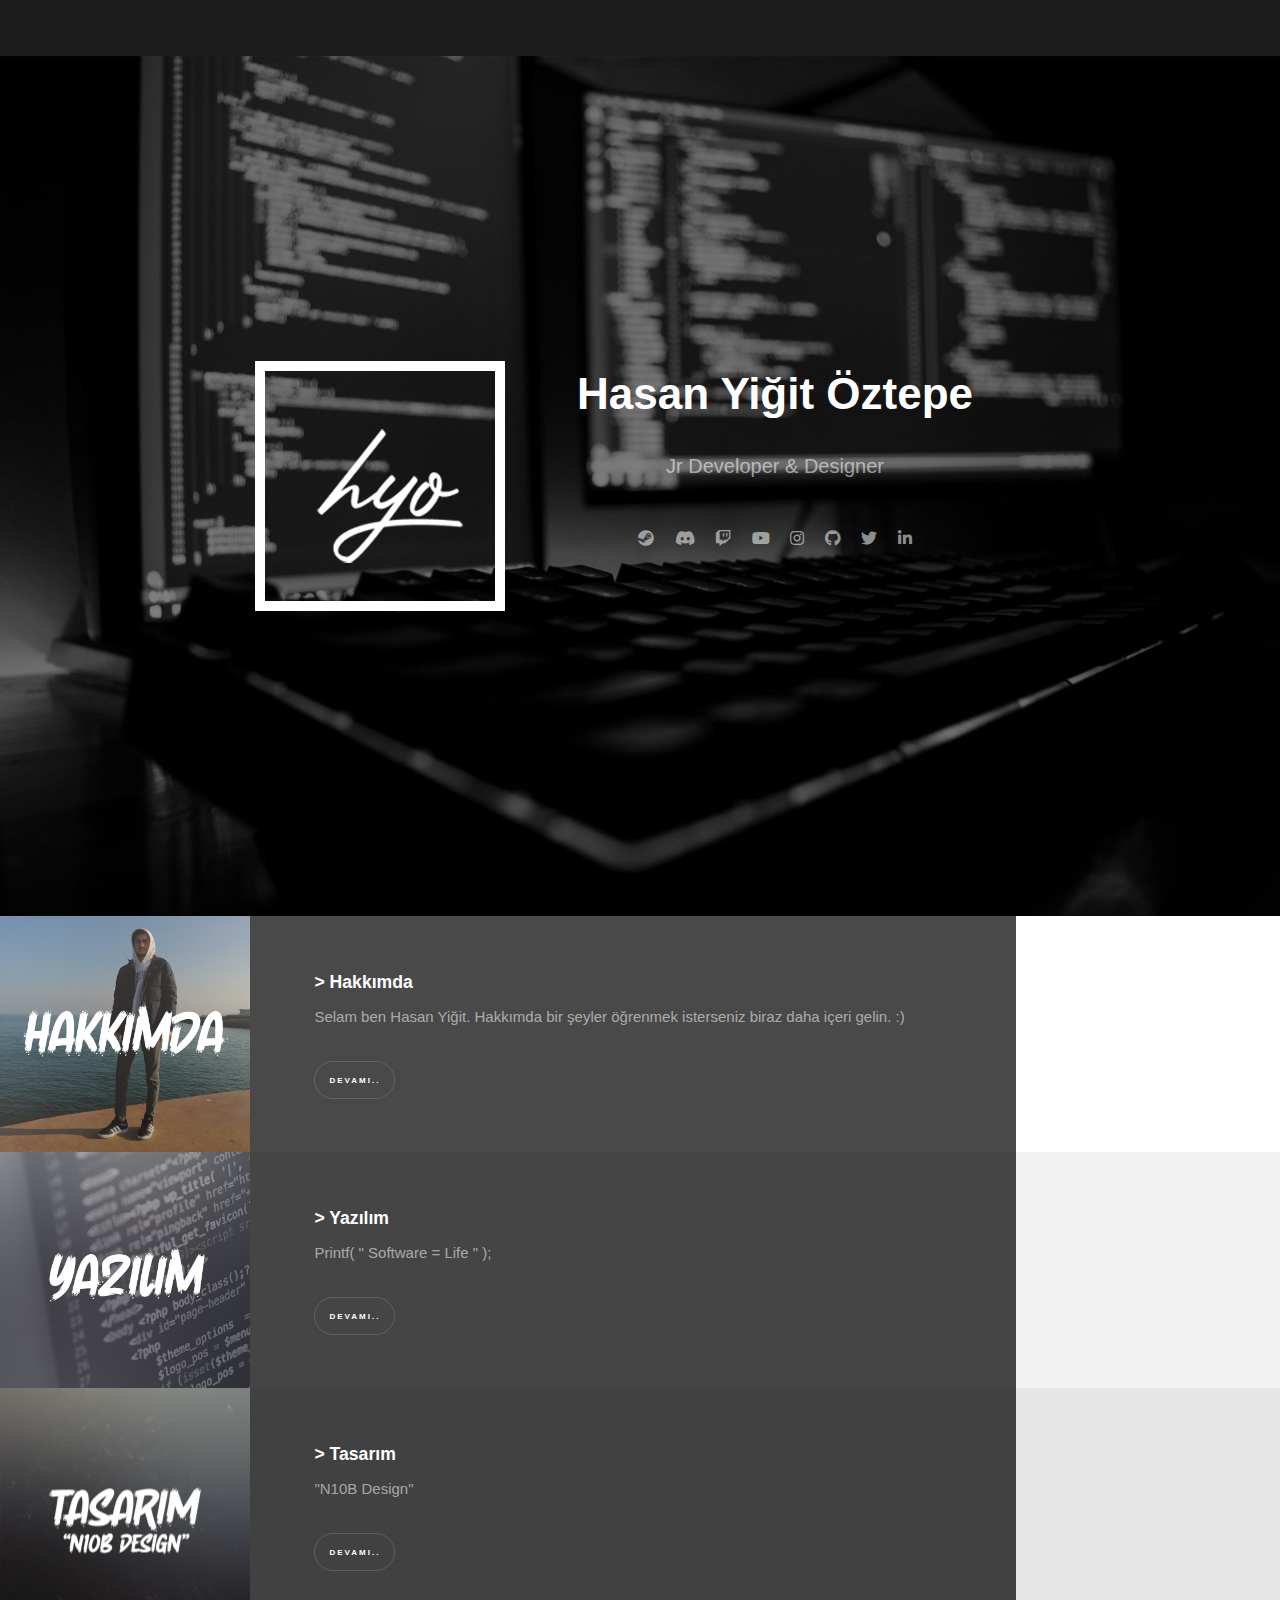
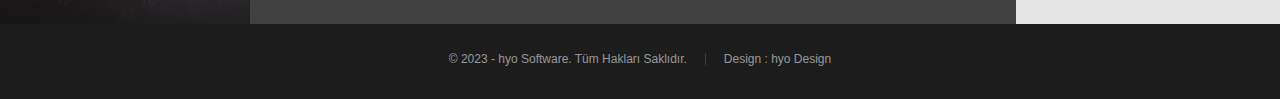
==== index.html @ 47b9edbf "Add files via upload" ====
<!DOCTYPE HTML>
<!-- hyo Software BETA V1.0 -->
<html>
	<head>
		<title>hyo</title>
		<meta charset="utf-8" />
		<meta name="viewport" content="width=device-width, initial-scale=1, user-scalable=no" />
		<link rel="stylesheet" href="main.css" />
		<link rel="shortcut icon" href="slogo.png">
		<noscript><link rel="stylesheet" href="noscript.css" /></noscript>
	</head>

	<body class="is-preload">

		<!-- Sidebar -->
			<section id="sidebar">
				
				<div class="inner">
					<div id="logo">
						<img src="hy.png" style="text-align: center">
					</div>
					<nav>
						<ul id="ulo">
							<li><a href="#intro">hyo</a></li>
							<li><a href="#one">Hakkımda</a></li>
							<!----<li><a href="#two">What we do</a></li>-->
							
						</ul>
					</nav>
				</div>
				
			</section>

		<!-- Wrapper -->
			<div id="wrapper">

				<!-- Intro -->
			
				
					<section id="intro" class="wrapper style1 fullscreen fade-up">
					<div id="anadv">
					<div id="sag">
						<div id="blg">	
							<h1 style="text-align: center">Hasan Yiğit Öztepe</h1>
							<p style="text-align: center" id="yaz">Jr Developer & Designer</p>
							<footer id="footer">
								<div class="kutu" style="text-align: center">
									<ul class="icons">
										<li><a href="https://steamcommunity.com/id/NeonNB/" class="icon brands alt fa-steam" target="_blank"><span class="label">Steam</span></a></li>
										<li><a href="#" class="icon brands alt fa-discord"><span class="label" target="_blank">Discord</span></a></li>
										<li><a href="#" class="icon brands alt fa-twitch"><span class="label" target="_blank">Twitch</span></a></li>
										<li><a href="#" class="icon brands alt fa-youtube"><span class="label" target="_blank">Youtube</span></a></li>
										<li><a href="https://www.instagram.com/hasanyigitoztepe/" class="icon brands alt fa-instagram" target="_blank"><span class="label">Instagram</span></a></li>
										<li><a href="#" class="icon brands alt fa-github"><span class="label" target="_blank">GitHub</span></a></li>
										<li><a href="#" class="icon brands alt fa-twitter"><span class="label" target="_blank">Twitter</span></a></li>
										<li><a href="#" class="icon brands alt fa-linkedin-in"><span class="label" target="_blank">LinkedIn</span></a></li>
									</ul>
						</div>
					</div>
					</footer>
						</div>
					
					<div id="sol">
						<div id="fotom"></div>
					</div>
			        
				    </div>
				    	  
					</section>

				<!-- One -->
				<section id="one1" class="wrapper1"></section>
					<section id="one" class="wrapper style2 spotlights">
						<section>
							<a href="#" class="image"><img src="pic01.png" alt="" data-position="center center" /></a>
							<div class="content">
								<div class="inner">
									<h3>> Hakkımda</h3>
									<p class="fon">Selam ben Hasan Yiğit. Hakkımda bir şeyler öğrenmek isterseniz biraz daha içeri gelin. :)</p>
									<ul class="actions">
										<li><a href="hakkimda.html" class="button">Devamı..</a></li>
									</ul>
								</div>
							</div>
						</section>
						<section>
							<a href="#" class="image"><img src="pic02.png" alt="" data-position="top center" /></a>
							<div class="content">
								<div class="inner">
									<h3>> Yazılım</h3>
									<p class="fon">Printf( " Software = Life " );</p>
									<ul class="actions">
										<li><a href="yazilim.html" class="button">Devamı..</a></li>
									</ul>
								</div>
							</div>
						</section>
						<section>
							<a href="#" class="image"><img src="pic03.png" alt="" data-position="25% 25%" /></a>
							<div class="content">
								<div class="inner">
									<h3>> Tasarım</h3>
									<p class="fon">"N10B Design"</p>
									<ul class="actions">
										<li><a href="tasarim.html" class="button">Devamı..</a></li>
									</ul>
								</div>
							</div>
						</section>
					</section>
				

				<!-- Two -->
					<!----<section id="two" class="wrapper style3 fade-up">
						<div class="inner">
							<h2>What we do</h2>
							<p>Phasellus convallis elit id ullamcorper pulvinar. Duis aliquam turpis mauris, eu ultricies erat malesuada quis. Aliquam dapibus, lacus eget hendrerit bibendum, urna est aliquam sem, sit amet imperdiet est velit quis lorem.</p>
							<div class="features">
								<section>
									<span class="icon solid major fa-code"></span>
									<h3>Lorem ipsum amet</h3>
									<p>Phasellus convallis elit id ullam corper amet et pulvinar. Duis aliquam turpis mauris, sed ultricies erat dapibus.</p>
								</section>
								<section>
									<span class="icon solid major fa-lock"></span>
									<h3>Aliquam sed nullam</h3>
									<p>Phasellus convallis elit id ullam corper amet et pulvinar. Duis aliquam turpis mauris, sed ultricies erat dapibus.</p>
								</section>
								<section>
									<span class="icon solid major fa-cog"></span>
									<h3>Sed erat ullam corper</h3>
									<p>Phasellus convallis elit id ullam corper amet et pulvinar. Duis aliquam turpis mauris, sed ultricies erat dapibus.</p>
								</section>
								<section>
									<span class="icon solid major fa-desktop"></span>
									<h3>Veroeros quis lorem</h3>
									<p>Phasellus convallis elit id ullam corper amet et pulvinar. Duis aliquam turpis mauris, sed ultricies erat dapibus.</p>
								</section>
								<section>
									<span class="icon solid major fa-link"></span>
									<h3>Urna quis bibendum</h3>
									<p>Phasellus convallis elit id ullam corper amet et pulvinar. Duis aliquam turpis mauris, sed ultricies erat dapibus.</p>
								</section>
								<section>
									<span class="icon major fa-gem"></span>
									<h3>Aliquam urna dapibus</h3>
									<p>Phasellus convallis elit id ullam corper amet et pulvinar. Duis aliquam turpis mauris, sed ultricies erat dapibus.</p>
								</section>
							</div>
							<ul class="actions">
								<li><a href="generic.html" class="button">Learn more</a></li>
							</ul>
						</div>
					</section>

				

			</div>-->

		<!-- Footer -->
			<footer id="footer" class="wrapper style1-alt">
				<div class="altkutu">
					<div id="kutular1"></div>
					<div id="kutular2"><ul class="menu">
						<li >&copy; 2023 - hyo Software. Tüm Hakları Saklıdır.</li><li>Design : hyo Design </li>
					</ul></div>
					<div id="kutular3"></div>
				</div>
			</footer>

		<!-- Scripts -->
			<script src="jquery.min.js"></script>
			<script src="jquery.scrollex.min.js"></script>
			<script src="jquery.scrolly.min.js"></script>
			<script src="browser.min.js"></script>
			<script src="breakpoints.min.js"></script>
			<script src="util.js"></script>
			<script src="main.js"></script>

	</body>
</html>
---- main.css ----
@import url(fontawesome-all.min.css);

/*      hyo Software BETA V1.0     */

html, body, div, span, applet, object,
iframe, h1, h2, h3, h4, h5, h6, p, blockquote,
pre, a, abbr, acronym, address, big, cite,
code, del, dfn, em, img, ins, kbd, q, s, samp,
small, strike, strong, sub, sup, tt, var, b,
u, i, center, dl, dt, dd, ol, ul, li, fieldset,
form, label, legend, table, caption, tbody,
tfoot, thead, tr, th, td, article, aside,
canvas, details, embed, figure, figcaption,
footer, header, hgroup, menu, nav, output, ruby,
section, summary, time, mark, audio, video {
	margin: 0;
	padding: 0;
	border: 0;
	font-size: 100%;
	font: inherit;
	vertical-align: baseline;}

article, aside, details, figcaption, figure,
footer, header, hgroup, menu, nav, section {
	display: block;}

body {
	
	background-attachment: fixed;
		background-image: url("banner.png");
		background-position: top right;
		background-repeat: no-repeat;
		background-size: 100% 100%;
		line-height: 1;
}


.inner{
	opacity: 1;
}

#one{
	
	width: 100%;
	height: 708px;
}

.fon{
	font-size: 15px;
}

.content{
	
	height: 236px;
	width: 100%;
}

#resim1{
	
	width: 450px;
	height: 300px;
	
}

#fotom{
	
	width: 250px;
	height: 250px;
	left: 50px;
	
	border-style: solid;
    border-width: 10px;
    padding:10px;
    border-color:white;
	background-image:url("deneme.png");
	float: right;
}

.altkutu{
	width: 100%;
	height: 75px;

	
}

#kutular1{ width: 100%; height: 25px; background-color:#1c1c1c;}
#kutular2{ width: 100%; height: 25px; background-color:#1c1c1c; font-size: 12px; text-align: center;}
#kutular3{ width: 100%; height: 25px; background-color:#1c1c1c;}


#blg{
	
	
	width: 500px;
	height: 200px;
	float: left;
}

#kutu{
	width: 500px;
	height: 50px;

}

#yaz:hover{
    color: #ffffff;
}

#logo{
	
	width: 230px;
	height: 230px;
	top: 1px;
	position: absolute;
	
}

#anadv{
	width: 770px;
	height: 250px;
	margin: auto;

}

#sol{

width: 250px;
height: 250px;
float: left;
right: 10px;
}

#sag{
 
 width: 500px;
 height: 250px;
 float: right;
 left: 10px;
 
}

#ulo{
	position: absolute;
	top: 180px;
	width: 230px;
	height: 230px;
}

#menu{
	
	width: 230px;
	height: 250px;
	position: relative;
}

.inner{
	left: 200px;
	
}

ol, ul {
	list-style: none;
}

blockquote, q {
	quotes: none;
}

	blockquote:before, blockquote:after, q:before, q:after {
		content: '';
		content: none;
	}

table {
	border-collapse: collapse;
	border-spacing: 0;
}

body {
	-webkit-text-size-adjust: none;
}

mark {
	background-color: transparent;
	color: inherit;
}
input::-moz-focus-inner {
	border: 0;
	padding: 0;
}

input, select, textarea {
	-moz-appearance: none;
	-webkit-appearance: none;
	-ms-appearance: none;
	appearance: none;
}

/* Basic */

	@-ms-viewport {
		width: device-width;
	}

	body {
		-ms-overflow-style: scrollbar;
	}

	@media screen and (max-width: 480px) {

		html, body {
			min-width: 320px;
		}

	}

	html {
		box-sizing: border-box;
	}

	*, *:before, *:after {
		box-sizing: inherit;
	}

	

		body.is-preload *, body.is-preload *:before, body.is-preload *:after {
			-moz-animation: none !important;
			-webkit-animation: none !important;
			-ms-animation: none !important;
			animation: none !important;
			-moz-transition: none !important;
			-webkit-transition: none !important;
			-ms-transition: none !important;
			transition: none !important;
		}

/* Type */

	body, input, select, textarea {
		color: rgba(255, 255, 255, 0.55);
		font-family: Arial, Helvetica, sans-serif;
		font-size: 16.5pt;
		font-weight: normal;
		line-height: 1.75;
	}

		@media screen and (max-width: 1680px) {

			body, input, select, textarea {
				font-size: 13pt;
			}

		}

		@media screen and (max-width: 1280px) {

			body, input, select, textarea {
				font-size: 12pt;
			}

		}

		@media screen and (max-width: 360px) {

			body, input, select, textarea {
				font-size: 11pt;
			}

		}

	a {
		-moz-transition: color 0.2s ease, border-bottom-color 0.2s ease;
		-webkit-transition: color 0.2s ease, border-bottom-color 0.2s ease;
		-ms-transition: color 0.2s ease, border-bottom-color 0.2s ease;
		transition: color 0.2s ease, border-bottom-color 0.2s ease;
		border-bottom: dotted 1px rgba(255, 255, 255, 0.35);
		color: inherit;
		text-decoration: none;
	}

		a:hover {
			border-bottom-color: transparent;
			color: #ffffff;
		}

	strong, b {
		color: #ffffff;
		font-weight: bold;
	}

	em, i {
		font-style: italic;
	}

	p {
		margin: 0 0 2em 0;
	}

	h1, h2, h3, h4, h5, h6 {
		color: #ffffff;
		font-weight: bold;
		line-height: 1.5;
		margin: 0 0 0.5em 0;
	}

		h1 a, h2 a, h3 a, h4 a, h5 a, h6 a {
			color: inherit;
			text-decoration: none;
		}

	h1 {
		font-size: 2.75em;
	}

		h1.major {
			margin: 0 0 1.3em 0;
			position: relative;
			padding-bottom: 0.35em;
		}

			h1.major:after {
				background-image: -moz-linear-gradient(to right, white, white);
				background-image: -webkit-linear-gradient(to right, white, white);
				background-image: -ms-linear-gradient(to right, white, white);
				background-image: linear-gradient(to right, white, white);
				-moz-transition: max-width 0.2s ease;
				-webkit-transition: max-width 0.2s ease;
				-ms-transition: max-width 0.2s ease;
				transition: max-width 0.2s ease;
				border-radius: 0.2em;
				bottom: 0;
				content: '';
				height: 0.05em;
				position: absolute;
				right: 0;
				width: 100%;
			}

	h2 {
		font-size: 1.75em;
	}

	h3 {
		font-size: 1.1em;
	}

	h4 {
		font-size: 1em;
	}

	h5 {
		font-size: 0.8em;
	}

	h6 {
		font-size: 0.6em;
	}

	@media screen and (max-width: 736px) {

		h1 {
			font-size: 2em;
		}

		h2 {
			font-size: 1.25em;
		}

		h3 {
			font-size: 1em;
		}

		h4 {
			font-size: 0.8em;
		}

		h5 {
			font-size: 0.6em;
		}

		h6 {
			font-size: 0.6em;
		}

	}

	sub {
		font-size: 0.8em;
		position: relative;
		top: 0.5em;
	}

	sup {
		font-size: 0.8em;
		position: relative;
		top: -0.5em;
	}

	blockquote {
		border-left: solid 4px rgba(255, 255, 255, 0.15);
		font-style: italic;
		margin: 0 0 2em 0;
		padding: 0.5em 0 0.5em 2em;
	}

	code {
		background: rgba(255, 255, 255, 0.05);
		border-radius: 0.25em;
		border: solid 1px rgba(255, 255, 255, 0.15);
		font-family: "Courier New", monospace;
		font-size: 0.9em;
		margin: 0 0.25em;
		padding: 0.25em 0.65em;
	}

	pre {
		-webkit-overflow-scrolling: touch;
		font-family: "Courier New", monospace;
		font-size: 0.9em;
		margin: 0 0 2em 0;
	}

		pre code {
			display: block;
			line-height: 1.75em;
			padding: 1em 1.5em;
			overflow-x: auto;
		}

	hr {
		border: 0;
		border-bottom: solid 1px rgba(255, 255, 255, 0.15);
		margin: 2em 0;
	}

		hr.major {
			margin: 3em 0;
		}

	.align-left {
		text-align: left;
	}

	.align-center {
		text-align: center;
	}

	.align-right {
		text-align: right;
	}

/* Row */

	.row {
		display: flex;
		flex-wrap: wrap;
		box-sizing: border-box;
		align-items: stretch;
	}

		.row > * {
			box-sizing: border-box;
		}

		.row.gtr-uniform > * > :last-child {
			margin-bottom: 0;
		}

		.row.aln-left {
			justify-content: flex-start;
		}

		.row.aln-center {
			justify-content: center;
		}

		.row.aln-right {
			justify-content: flex-end;
		}

		.row.aln-top {
			align-items: flex-start;
		}

		.row.aln-middle {
			align-items: center;
		}

		.row.aln-bottom {
			align-items: flex-end;
		}

		.row > .imp {
			order: -1;
		}

		.row > .col-1 {
			width: 8.33333%;
		}

		.row > .off-1 {
			margin-left: 8.33333%;
		}

		.row > .col-2 {
			width: 16.66667%;
		}

		.row > .off-2 {
			margin-left: 16.66667%;
		}

		.row > .col-3 {
			width: 25%;
		}

		.row > .off-3 {
			margin-left: 25%;
		}

		.row > .col-4 {
			width: 33.33333%;
		}

		.row > .off-4 {
			margin-left: 33.33333%;
		}

		.row > .col-5 {
			width: 41.66667%;
		}

		.row > .off-5 {
			margin-left: 41.66667%;
		}

		.row > .col-6 {
			width: 50%;
		}

		.row > .off-6 {
			margin-left: 50%;
		}

		.row > .col-7 {
			width: 58.33333%;
		}

		.row > .off-7 {
			margin-left: 58.33333%;
		}

		.row > .col-8 {
			width: 66.66667%;
		}

		.row > .off-8 {
			margin-left: 66.66667%;
		}

		.row > .col-9 {
			width: 75%;
		}

		.row > .off-9 {
			margin-left: 75%;
		}

		.row > .col-10 {
			width: 83.33333%;
		}

		.row > .off-10 {
			margin-left: 83.33333%;
		}

		.row > .col-11 {
			width: 91.66667%;
		}

		.row > .off-11 {
			margin-left: 91.66667%;
		}

		.row > .col-12 {
			width: 100%;
		}

		.row > .off-12 {
			margin-left: 100%;
		}

		.row.gtr-0 {
			margin-top: 0;
			margin-left: 0em;
		}

			.row.gtr-0 > * {
				padding: 0 0 0 0em;
			}

			.row.gtr-0.gtr-uniform {
				margin-top: 0em;
			}

				.row.gtr-0.gtr-uniform > * {
					padding-top: 0em;
				}

		.row.gtr-25 {
			margin-top: 0;
			margin-left: -0.375em;
		}

			.row.gtr-25 > * {
				padding: 0 0 0 0.375em;
			}

			.row.gtr-25.gtr-uniform {
				margin-top: -0.375em;
			}

				.row.gtr-25.gtr-uniform > * {
					padding-top: 0.375em;
				}

		.row.gtr-50 {
			margin-top: 0;
			margin-left: -0.75em;
		}

			.row.gtr-50 > * {
				padding: 0 0 0 0.75em;
			}

			.row.gtr-50.gtr-uniform {
				margin-top: -0.75em;
			}

				.row.gtr-50.gtr-uniform > * {
					padding-top: 0.75em;
				}

		.row {
			margin-top: 0;
			margin-left: -1.5em;
		}

			.row > * {
				padding: 0 0 0 1.5em;
			}

			.row.gtr-uniform {
				margin-top: -1.5em;
			}

				.row.gtr-uniform > * {
					padding-top: 1.5em;
				}

		.row.gtr-150 {
			margin-top: 0;
			margin-left: -2.25em;
		}

			.row.gtr-150 > * {
				padding: 0 0 0 2.25em;
			}

			.row.gtr-150.gtr-uniform {
				margin-top: -2.25em;
			}

				.row.gtr-150.gtr-uniform > * {
					padding-top: 2.25em;
				}

		.row.gtr-200 {
			margin-top: 0;
			margin-left: -3em;
		}

			.row.gtr-200 > * {
				padding: 0 0 0 3em;
			}

			.row.gtr-200.gtr-uniform {
				margin-top: -3em;
			}

				.row.gtr-200.gtr-uniform > * {
					padding-top: 3em;
				}

		@media screen and (max-width: 1680px) {

			.row {
				display: flex;
				flex-wrap: wrap;
				box-sizing: border-box;
				align-items: stretch;
			}

				.row > * {
					box-sizing: border-box;
				}

				.row.gtr-uniform > * > :last-child {
					margin-bottom: 0;
				}

				.row.aln-left {
					justify-content: flex-start;
				}

				.row.aln-center {
					justify-content: center;
				}

				.row.aln-right {
					justify-content: flex-end;
				}

				.row.aln-top {
					align-items: flex-start;
				}

				.row.aln-middle {
					align-items: center;
				}

				.row.aln-bottom {
					align-items: flex-end;
				}

				.row > .imp-xlarge {
					order: -1;
				}

				.row > .col-1-xlarge {
					width: 8.33333%;
				}

				.row > .off-1-xlarge {
					margin-left: 8.33333%;
				}

				.row > .col-2-xlarge {
					width: 16.66667%;
				}

				.row > .off-2-xlarge {
					margin-left: 16.66667%;
				}

				.row > .col-3-xlarge {
					width: 25%;
				}

				.row > .off-3-xlarge {
					margin-left: 25%;
				}

				.row > .col-4-xlarge {
					width: 33.33333%;
				}

				.row > .off-4-xlarge {
					margin-left: 33.33333%;
				}

				.row > .col-5-xlarge {
					width: 41.66667%;
				}

				.row > .off-5-xlarge {
					margin-left: 41.66667%;
				}

				.row > .col-6-xlarge {
					width: 50%;
				}

				.row > .off-6-xlarge {
					margin-left: 50%;
				}

				.row > .col-7-xlarge {
					width: 58.33333%;
				}

				.row > .off-7-xlarge {
					margin-left: 58.33333%;
				}

				.row > .col-8-xlarge {
					width: 66.66667%;
				}

				.row > .off-8-xlarge {
					margin-left: 66.66667%;
				}

				.row > .col-9-xlarge {
					width: 75%;
				}

				.row > .off-9-xlarge {
					margin-left: 75%;
				}

				.row > .col-10-xlarge {
					width: 83.33333%;
				}

				.row > .off-10-xlarge {
					margin-left: 83.33333%;
				}

				.row > .col-11-xlarge {
					width: 91.66667%;
				}

				.row > .off-11-xlarge {
					margin-left: 91.66667%;
				}

				.row > .col-12-xlarge {
					width: 100%;
				}

				.row > .off-12-xlarge {
					margin-left: 100%;
				}

				.row.gtr-0 {
					margin-top: 0;
					margin-left: 0em;
				}

					.row.gtr-0 > * {
						padding: 0 0 0 0em;
					}

					.row.gtr-0.gtr-uniform {
						margin-top: 0em;
					}

						.row.gtr-0.gtr-uniform > * {
							padding-top: 0em;
						}

				.row.gtr-25 {
					margin-top: 0;
					margin-left: -0.375em;
				}

					.row.gtr-25 > * {
						padding: 0 0 0 0.375em;
					}

					.row.gtr-25.gtr-uniform {
						margin-top: -0.375em;
					}

						.row.gtr-25.gtr-uniform > * {
							padding-top: 0.375em;
						}

				.row.gtr-50 {
					margin-top: 0;
					margin-left: -0.75em;
				}

					.row.gtr-50 > * {
						padding: 0 0 0 0.75em;
					}

					.row.gtr-50.gtr-uniform {
						margin-top: -0.75em;
					}

						.row.gtr-50.gtr-uniform > * {
							padding-top: 0.75em;
						}

				.row {
					margin-top: 0;
					margin-left: -1.5em;
				}

					.row > * {
						padding: 0 0 0 1.5em;
					}

					.row.gtr-uniform {
						margin-top: -1.5em;
					}

						.row.gtr-uniform > * {
							padding-top: 1.5em;
						}

				.row.gtr-150 {
					margin-top: 0;
					margin-left: -2.25em;
				}

					.row.gtr-150 > * {
						padding: 0 0 0 2.25em;
					}

					.row.gtr-150.gtr-uniform {
						margin-top: -2.25em;
					}

						.row.gtr-150.gtr-uniform > * {
							padding-top: 2.25em;
						}

				.row.gtr-200 {
					margin-top: 0;
					margin-left: -3em;
				}

					.row.gtr-200 > * {
						padding: 0 0 0 3em;
					}

					.row.gtr-200.gtr-uniform {
						margin-top: -3em;
					}

						.row.gtr-200.gtr-uniform > * {
							padding-top: 3em;
						}

		}

		@media screen and (max-width: 1280px) {

			.row {
				display: flex;
				flex-wrap: wrap;
				box-sizing: border-box;
				align-items: stretch;
			}

				.row > * {
					box-sizing: border-box;
				}

				.row.gtr-uniform > * > :last-child {
					margin-bottom: 0;
				}

				.row.aln-left {
					justify-content: flex-start;
				}

				.row.aln-center {
					justify-content: center;
				}

				.row.aln-right {
					justify-content: flex-end;
				}

				.row.aln-top {
					align-items: flex-start;
				}

				.row.aln-middle {
					align-items: center;
				}

				.row.aln-bottom {
					align-items: flex-end;
				}

				.row > .imp-large {
					order: -1;
				}

				.row > .col-1-large {
					width: 8.33333%;
				}

				.row > .off-1-large {
					margin-left: 8.33333%;
				}

				.row > .col-2-large {
					width: 16.66667%;
				}

				.row > .off-2-large {
					margin-left: 16.66667%;
				}

				.row > .col-3-large {
					width: 25%;
				}

				.row > .off-3-large {
					margin-left: 25%;
				}

				.row > .col-4-large {
					width: 33.33333%;
				}

				.row > .off-4-large {
					margin-left: 33.33333%;
				}

				.row > .col-5-large {
					width: 41.66667%;
				}

				.row > .off-5-large {
					margin-left: 41.66667%;
				}

				.row > .col-6-large {
					width: 50%;
				}

				.row > .off-6-large {
					margin-left: 50%;
				}

				.row > .col-7-large {
					width: 58.33333%;
				}

				.row > .off-7-large {
					margin-left: 58.33333%;
				}

				.row > .col-8-large {
					width: 66.66667%;
				}

				.row > .off-8-large {
					margin-left: 66.66667%;
				}

				.row > .col-9-large {
					width: 75%;
				}

				.row > .off-9-large {
					margin-left: 75%;
				}

				.row > .col-10-large {
					width: 83.33333%;
				}

				.row > .off-10-large {
					margin-left: 83.33333%;
				}

				.row > .col-11-large {
					width: 91.66667%;
				}

				.row > .off-11-large {
					margin-left: 91.66667%;
				}

				.row > .col-12-large {
					width: 100%;
				}

				.row > .off-12-large {
					margin-left: 100%;
				}

				.row.gtr-0 {
					margin-top: 0;
					margin-left: 0em;
				}

					.row.gtr-0 > * {
						padding: 0 0 0 0em;
					}

					.row.gtr-0.gtr-uniform {
						margin-top: 0em;
					}

						.row.gtr-0.gtr-uniform > * {
							padding-top: 0em;
						}

				.row.gtr-25 {
					margin-top: 0;
					margin-left: -0.375em;
				}

					.row.gtr-25 > * {
						padding: 0 0 0 0.375em;
					}

					.row.gtr-25.gtr-uniform {
						margin-top: -0.375em;
					}

						.row.gtr-25.gtr-uniform > * {
							padding-top: 0.375em;
						}

				.row.gtr-50 {
					margin-top: 0;
					margin-left: -0.75em;
				}

					.row.gtr-50 > * {
						padding: 0 0 0 0.75em;
					}

					.row.gtr-50.gtr-uniform {
						margin-top: -0.75em;
					}

						.row.gtr-50.gtr-uniform > * {
							padding-top: 0.75em;
						}

				.row {
					margin-top: 0;
					margin-left: -1.5em;
				}

					.row > * {
						padding: 0 0 0 1.5em;
					}

					.row.gtr-uniform {
						margin-top: -1.5em;
					}

						.row.gtr-uniform > * {
							padding-top: 1.5em;
						}

				.row.gtr-150 {
					margin-top: 0;
					margin-left: -2.25em;
				}

					.row.gtr-150 > * {
						padding: 0 0 0 2.25em;
					}

					.row.gtr-150.gtr-uniform {
						margin-top: -2.25em;
					}

						.row.gtr-150.gtr-uniform > * {
							padding-top: 2.25em;
						}

				.row.gtr-200 {
					margin-top: 0;
					margin-left: -3em;
				}

					.row.gtr-200 > * {
						padding: 0 0 0 3em;
					}

					.row.gtr-200.gtr-uniform {
						margin-top: -3em;
					}

						.row.gtr-200.gtr-uniform > * {
							padding-top: 3em;
						}

		}

		@media screen and (max-width: 980px) {

			.row {
				display: flex;
				flex-wrap: wrap;
				box-sizing: border-box;
				align-items: stretch;
			}

				.row > * {
					box-sizing: border-box;
				}

				.row.gtr-uniform > * > :last-child {
					margin-bottom: 0;
				}

				.row.aln-left {
					justify-content: flex-start;
				}

				.row.aln-center {
					justify-content: center;
				}

				.row.aln-right {
					justify-content: flex-end;
				}

				.row.aln-top {
					align-items: flex-start;
				}

				.row.aln-middle {
					align-items: center;
				}

				.row.aln-bottom {
					align-items: flex-end;
				}

				.row > .imp-medium {
					order: -1;
				}

				.row > .col-1-medium {
					width: 8.33333%;
				}

				.row > .off-1-medium {
					margin-left: 8.33333%;
				}

				.row > .col-2-medium {
					width: 16.66667%;
				}

				.row > .off-2-medium {
					margin-left: 16.66667%;
				}

				.row > .col-3-medium {
					width: 25%;
				}

				.row > .off-3-medium {
					margin-left: 25%;
				}

				.row > .col-4-medium {
					width: 33.33333%;
				}

				.row > .off-4-medium {
					margin-left: 33.33333%;
				}

				.row > .col-5-medium {
					width: 41.66667%;
				}

				.row > .off-5-medium {
					margin-left: 41.66667%;
				}

				.row > .col-6-medium {
					width: 50%;
				}

				.row > .off-6-medium {
					margin-left: 50%;
				}

				.row > .col-7-medium {
					width: 58.33333%;
				}

				.row > .off-7-medium {
					margin-left: 58.33333%;
				}

				.row > .col-8-medium {
					width: 66.66667%;
				}

				.row > .off-8-medium {
					margin-left: 66.66667%;
				}

				.row > .col-9-medium {
					width: 75%;
				}

				.row > .off-9-medium {
					margin-left: 75%;
				}

				.row > .col-10-medium {
					width: 83.33333%;
				}

				.row > .off-10-medium {
					margin-left: 83.33333%;
				}

				.row > .col-11-medium {
					width: 91.66667%;
				}

				.row > .off-11-medium {
					margin-left: 91.66667%;
				}

				.row > .col-12-medium {
					width: 100%;
				}

				.row > .off-12-medium {
					margin-left: 100%;
				}

				.row.gtr-0 {
					margin-top: 0;
					margin-left: 0em;
				}

					.row.gtr-0 > * {
						padding: 0 0 0 0em;
					}

					.row.gtr-0.gtr-uniform {
						margin-top: 0em;
					}

						.row.gtr-0.gtr-uniform > * {
							padding-top: 0em;
						}

				.row.gtr-25 {
					margin-top: 0;
					margin-left: -0.375em;
				}

					.row.gtr-25 > * {
						padding: 0 0 0 0.375em;
					}

					.row.gtr-25.gtr-uniform {
						margin-top: -0.375em;
					}

						.row.gtr-25.gtr-uniform > * {
							padding-top: 0.375em;
						}

				.row.gtr-50 {
					margin-top: 0;
					margin-left: -0.75em;
				}

					.row.gtr-50 > * {
						padding: 0 0 0 0.75em;
					}

					.row.gtr-50.gtr-uniform {
						margin-top: -0.75em;
					}

						.row.gtr-50.gtr-uniform > * {
							padding-top: 0.75em;
						}

				.row {
					margin-top: 0;
					margin-left: -1.5em;
				}

					.row > * {
						padding: 0 0 0 1.5em;
					}

					.row.gtr-uniform {
						margin-top: -1.5em;
					}

						.row.gtr-uniform > * {
							padding-top: 1.5em;
						}

				.row.gtr-150 {
					margin-top: 0;
					margin-left: -2.25em;
				}

					.row.gtr-150 > * {
						padding: 0 0 0 2.25em;
					}

					.row.gtr-150.gtr-uniform {
						margin-top: -2.25em;
					}

						.row.gtr-150.gtr-uniform > * {
							padding-top: 2.25em;
						}

				.row.gtr-200 {
					margin-top: 0;
					margin-left: -3em;
				}

					.row.gtr-200 > * {
						padding: 0 0 0 3em;
					}

					.row.gtr-200.gtr-uniform {
						margin-top: -3em;
					}

						.row.gtr-200.gtr-uniform > * {
							padding-top: 3em;
						}

		}

		@media screen and (max-width: 736px) {

			.row {
				display: flex;
				flex-wrap: wrap;
				box-sizing: border-box;
				align-items: stretch;
			}

				.row > * {
					box-sizing: border-box;
				}

				.row.gtr-uniform > * > :last-child {
					margin-bottom: 0;
				}

				.row.aln-left {
					justify-content: flex-start;
				}

				.row.aln-center {
					justify-content: center;
				}

				.row.aln-right {
					justify-content: flex-end;
				}

				.row.aln-top {
					align-items: flex-start;
				}

				.row.aln-middle {
					align-items: center;
				}

				.row.aln-bottom {
					align-items: flex-end;
				}

				.row > .imp-small {
					order: -1;
				}

				.row > .col-1-small {
					width: 8.33333%;
				}

				.row > .off-1-small {
					margin-left: 8.33333%;
				}

				.row > .col-2-small {
					width: 16.66667%;
				}

				.row > .off-2-small {
					margin-left: 16.66667%;
				}

				.row > .col-3-small {
					width: 25%;
				}

				.row > .off-3-small {
					margin-left: 25%;
				}

				.row > .col-4-small {
					width: 33.33333%;
				}

				.row > .off-4-small {
					margin-left: 33.33333%;
				}

				.row > .col-5-small {
					width: 41.66667%;
				}

				.row > .off-5-small {
					margin-left: 41.66667%;
				}

				.row > .col-6-small {
					width: 50%;
				}

				.row > .off-6-small {
					margin-left: 50%;
				}

				.row > .col-7-small {
					width: 58.33333%;
				}

				.row > .off-7-small {
					margin-left: 58.33333%;
				}

				.row > .col-8-small {
					width: 66.66667%;
				}

				.row > .off-8-small {
					margin-left: 66.66667%;
				}

				.row > .col-9-small {
					width: 75%;
				}

				.row > .off-9-small {
					margin-left: 75%;
				}

				.row > .col-10-small {
					width: 83.33333%;
				}

				.row > .off-10-small {
					margin-left: 83.33333%;
				}

				.row > .col-11-small {
					width: 91.66667%;
				}

				.row > .off-11-small {
					margin-left: 91.66667%;
				}

				.row > .col-12-small {
					width: 100%;
				}

				.row > .off-12-small {
					margin-left: 100%;
				}

				.row.gtr-0 {
					margin-top: 0;
					margin-left: 0em;
				}

					.row.gtr-0 > * {
						padding: 0 0 0 0em;
					}

					.row.gtr-0.gtr-uniform {
						margin-top: 0em;
					}

						.row.gtr-0.gtr-uniform > * {
							padding-top: 0em;
						}

				.row.gtr-25 {
					margin-top: 0;
					margin-left: -0.375em;
				}

					.row.gtr-25 > * {
						padding: 0 0 0 0.375em;
					}

					.row.gtr-25.gtr-uniform {
						margin-top: -0.375em;
					}

						.row.gtr-25.gtr-uniform > * {
							padding-top: 0.375em;
						}

				.row.gtr-50 {
					margin-top: 0;
					margin-left: -0.75em;
				}

					.row.gtr-50 > * {
						padding: 0 0 0 0.75em;
					}

					.row.gtr-50.gtr-uniform {
						margin-top: -0.75em;
					}

						.row.gtr-50.gtr-uniform > * {
							padding-top: 0.75em;
						}

				.row {
					margin-top: 0;
					margin-left: -1.5em;
				}

					.row > * {
						padding: 0 0 0 1.5em;
					}

					.row.gtr-uniform {
						margin-top: -1.5em;
					}

						.row.gtr-uniform > * {
							padding-top: 1.5em;
						}

				.row.gtr-150 {
					margin-top: 0;
					margin-left: -2.25em;
				}

					.row.gtr-150 > * {
						padding: 0 0 0 2.25em;
					}

					.row.gtr-150.gtr-uniform {
						margin-top: -2.25em;
					}

						.row.gtr-150.gtr-uniform > * {
							padding-top: 2.25em;
						}

				.row.gtr-200 {
					margin-top: 0;
					margin-left: -3em;
				}

					.row.gtr-200 > * {
						padding: 0 0 0 3em;
					}

					.row.gtr-200.gtr-uniform {
						margin-top: -3em;
					}

						.row.gtr-200.gtr-uniform > * {
							padding-top: 3em;
						}

		}

		@media screen and (max-width: 480px) {

			.row {
				display: flex;
				flex-wrap: wrap;
				box-sizing: border-box;
				align-items: stretch;
			}

				.row > * {
					box-sizing: border-box;
				}

				.row.gtr-uniform > * > :last-child {
					margin-bottom: 0;
				}

				.row.aln-left {
					justify-content: flex-start;
				}

				.row.aln-center {
					justify-content: center;
				}

				.row.aln-right {
					justify-content: flex-end;
				}

				.row.aln-top {
					align-items: flex-start;
				}

				.row.aln-middle {
					align-items: center;
				}

				.row.aln-bottom {
					align-items: flex-end;
				}

				.row > .imp-xsmall {
					order: -1;
				}

				.row > .col-1-xsmall {
					width: 8.33333%;
				}

				.row > .off-1-xsmall {
					margin-left: 8.33333%;
				}

				.row > .col-2-xsmall {
					width: 16.66667%;
				}

				.row > .off-2-xsmall {
					margin-left: 16.66667%;
				}

				.row > .col-3-xsmall {
					width: 25%;
				}

				.row > .off-3-xsmall {
					margin-left: 25%;
				}

				.row > .col-4-xsmall {
					width: 33.33333%;
				}

				.row > .off-4-xsmall {
					margin-left: 33.33333%;
				}

				.row > .col-5-xsmall {
					width: 41.66667%;
				}

				.row > .off-5-xsmall {
					margin-left: 41.66667%;
				}

				.row > .col-6-xsmall {
					width: 50%;
				}

				.row > .off-6-xsmall {
					margin-left: 50%;
				}

				.row > .col-7-xsmall {
					width: 58.33333%;
				}

				.row > .off-7-xsmall {
					margin-left: 58.33333%;
				}

				.row > .col-8-xsmall {
					width: 66.66667%;
				}

				.row > .off-8-xsmall {
					margin-left: 66.66667%;
				}

				.row > .col-9-xsmall {
					width: 75%;
				}

				.row > .off-9-xsmall {
					margin-left: 75%;
				}

				.row > .col-10-xsmall {
					width: 83.33333%;
				}

				.row > .off-10-xsmall {
					margin-left: 83.33333%;
				}

				.row > .col-11-xsmall {
					width: 91.66667%;
				}

				.row > .off-11-xsmall {
					margin-left: 91.66667%;
				}

				.row > .col-12-xsmall {
					width: 100%;
				}

				.row > .off-12-xsmall {
					margin-left: 100%;
				}

				.row.gtr-0 {
					margin-top: 0;
					margin-left: 0em;
				}

					.row.gtr-0 > * {
						padding: 0 0 0 0em;
					}

					.row.gtr-0.gtr-uniform {
						margin-top: 0em;
					}

						.row.gtr-0.gtr-uniform > * {
							padding-top: 0em;
						}

				.row.gtr-25 {
					margin-top: 0;
					margin-left: -0.375em;
				}

					.row.gtr-25 > * {
						padding: 0 0 0 0.375em;
					}

					.row.gtr-25.gtr-uniform {
						margin-top: -0.375em;
					}

						.row.gtr-25.gtr-uniform > * {
							padding-top: 0.375em;
						}

				.row.gtr-50 {
					margin-top: 0;
					margin-left: -0.75em;
				}

					.row.gtr-50 > * {
						padding: 0 0 0 0.75em;
					}

					.row.gtr-50.gtr-uniform {
						margin-top: -0.75em;
					}

						.row.gtr-50.gtr-uniform > * {
							padding-top: 0.75em;
						}

				.row {
					margin-top: 0;
					margin-left: -1.5em;
				}

					.row > * {
						padding: 0 0 0 1.5em;
					}

					.row.gtr-uniform {
						margin-top: -1.5em;
					}

						.row.gtr-uniform > * {
							padding-top: 1.5em;
						}

				.row.gtr-150 {
					margin-top: 0;
					margin-left: -2.25em;
				}

					.row.gtr-150 > * {
						padding: 0 0 0 2.25em;
					}

					.row.gtr-150.gtr-uniform {
						margin-top: -2.25em;
					}

						.row.gtr-150.gtr-uniform > * {
							padding-top: 2.25em;
						}

				.row.gtr-200 {
					margin-top: 0;
					margin-left: -3em;
				}

					.row.gtr-200 > * {
						padding: 0 0 0 3em;
					}

					.row.gtr-200.gtr-uniform {
						margin-top: -3em;
					}

						.row.gtr-200.gtr-uniform > * {
							padding-top: 3em;
						}

		}

/* Box */

	.box {
		border-radius: 0.25em;
		border: solid 1px rgba(255, 255, 255, 0.15);
		margin-bottom: 2em;
		padding: 1.5em;
	}

		.box > :last-child,
		.box > :last-child > :last-child,
		.box > :last-child > :last-child > :last-child {
			margin-bottom: 0;
		}

		.box.alt {
			border: 0;
			border-radius: 0;
			padding: 0;
		}

/* Button */

	input[type="submit"],
	input[type="reset"],
	input[type="button"],
	button,
	.button {
		-moz-appearance: none;
		-webkit-appearance: none;
		-ms-appearance: none;
		appearance: none;
		-moz-transition: border-color 0.2s ease;
		-webkit-transition: border-color 0.2s ease;
		-ms-transition: border-color 0.2s ease;
		transition: border-color 0.2s ease;
		background-color: transparent;
		border: solid 1px !important;
		border-color: rgba(255, 255, 255, 0.15) !important;
		border-radius: 3em;
		color: #ffffff !important;
		cursor: pointer;
		display: inline-block;
		font-size: 0.5em;
		font-weight: bold;
		height: calc(4.75em);
		letter-spacing: 0.25em;
		line-height: 4.75em;
		outline: 0;
		padding: 0 1.75em;
		position: relative;
		text-align: center;
		text-decoration: none;
		text-transform: uppercase;
		white-space: nowrap;
	}

		input[type="submit"]:after,
		input[type="reset"]:after,
		input[type="button"]:after,
		button:after,
		.button:after {
			-moz-transform: scale(0.25);
			-webkit-transform: scale(0.25);
			-ms-transform: scale(0.25);
			transform: scale(0.25);
			pointer-events: none;
			-moz-transition: opacity 0.2s ease, -moz-transform 0.2s ease;
			-webkit-transition: opacity 0.2s ease, -webkit-transform 0.2s ease;
			-ms-transition: opacity 0.2s ease, -ms-transform 0.2s ease;
			transition: opacity 0.2s ease, transform 0.2s ease;
			background: #ffffff;
			border-radius: 3em;
			content: '';
			height: 100%;
			left: 0;
			opacity: 0;
			position: absolute;
			top: 0;
			width: 100%;
		}

		input[type="submit"].icon:before,
		input[type="reset"].icon:before,
		input[type="button"].icon:before,
		button.icon:before,
		.button.icon:before {
			margin-right: 0.75em;
		}

		input[type="submit"].fit,
		input[type="reset"].fit,
		input[type="button"].fit,
		button.fit,
		.button.fit {
			width: 100%;
		}

		input[type="submit"].small,
		input[type="reset"].small,
		input[type="button"].small,
		button.small,
		.button.small {
			font-size: 0.4em;
		}

		input[type="submit"].large,
		input[type="reset"].large,
		input[type="button"].large,
		button.large,
		.button.large {
			font-size: 0.8em;
		}

		input[type="submit"].primary,
		input[type="reset"].primary,
		input[type="button"].primary,
		button.primary,
		.button.primary {
			background-color: #ffffff;
			color: #312450 !important;
		}

			input[type="submit"].primary:after,
			input[type="reset"].primary:after,
			input[type="button"].primary:after,
			button.primary:after,
			.button.primary:after {
				display: none;
			}

		input[type="submit"].disabled, input[type="submit"]:disabled,
		input[type="reset"].disabled,
		input[type="reset"]:disabled,
		input[type="button"].disabled,
		input[type="button"]:disabled,
		button.disabled,
		button:disabled,
		.button.disabled,
		.button:disabled {
			cursor: default;
			opacity: 0.5;
			pointer-events: none;
		}

		input[type="submit"]:hover,
		input[type="reset"]:hover,
		input[type="button"]:hover,
		button:hover,
		.button:hover {
			border-color: rgba(255, 255, 255, 0.55) !important;
		}

			input[type="submit"]:hover:after,
			input[type="reset"]:hover:after,
			input[type="button"]:hover:after,
			button:hover:after,
			.button:hover:after {
				opacity: 0.05;
				-moz-transform: scale(1);
				-webkit-transform: scale(1);
				-ms-transform: scale(1);
				transform: scale(1);
			}

			input[type="submit"]:hover:active,
			input[type="reset"]:hover:active,
			input[type="button"]:hover:active,
			button:hover:active,
			.button:hover:active {
				border-color: #ffffff !important;
			}

				input[type="submit"]:hover:active:after,
				input[type="reset"]:hover:active:after,
				input[type="button"]:hover:active:after,
				button:hover:active:after,
				.button:hover:active:after {
					opacity: 0.1;
				}

/* Features */

	.features {
		display: -moz-flex;
		display: -webkit-flex;
		display: -ms-flex;
		display: flex;
		-moz-flex-wrap: wrap;
		-webkit-flex-wrap: wrap;
		-ms-flex-wrap: wrap;
		flex-wrap: wrap;
		border-radius: 0.25em;
		border: solid 1px rgba(255, 255, 255, 0.15);
		background: rgba(255, 255, 255, 0.05);
		margin: 0 0 2em 0;
	}

		.features section {
			padding: 3.5em  1em 7em ;
			width: 33%;
			border: solid 1px rgba(255, 255, 255, 0.15);
			position: relative;
		}

			.features section:nth-child(-n + 2) {
				border-top-width: 0;
			}

			.features section:nth-child(2n) {
				border-left: solid 1px rgba(255, 255, 255, 0.15);
			}

			.features section .icon {
				-moz-transition: opacity 0.5s ease, -moz-transform 0.5s ease;
				-webkit-transition: opacity 0.5s ease, -webkit-transform 0.5s ease;
				-ms-transition: opacity 0.5s ease, -ms-transform 0.5s ease;
				transition: opacity 0.5s ease, transform 0.5s ease;
				-moz-transition-delay: 1s;
				-webkit-transition-delay: 1s;
				-ms-transition-delay: 1s;
				transition-delay: 1s;
				-moz-transform: scale(1);
				-webkit-transform: scale(1);
				-ms-transform: scale(1);
				transform: scale(1);
				position: absolute;
				left: 3em;
				top: 3em;
				opacity: 1;
			}

			.features section:nth-child(1) .icon {
				-moz-transition-delay: 0.15s;
				-webkit-transition-delay: 0.15s;
				-ms-transition-delay: 0.15s;
				transition-delay: 0.15s;
			}

			.features section:nth-child(2) .icon {
				-moz-transition-delay: 0.3s;
				-webkit-transition-delay: 0.3s;
				-ms-transition-delay: 0.3s;
				transition-delay: 0.3s;
			}

			.features section:nth-child(3) .icon {
				-moz-transition-delay: 0.45s;
				-webkit-transition-delay: 0.45s;
				-ms-transition-delay: 0.45s;
				transition-delay: 0.45s;
			}

			.features section:nth-child(4) .icon {
				-moz-transition-delay: 0.6s;
				-webkit-transition-delay: 0.6s;
				-ms-transition-delay: 0.6s;
				transition-delay: 0.6s;
			}

			.features section:nth-child(5) .icon {
				-moz-transition-delay: 0.75s;
				-webkit-transition-delay: 0.75s;
				-ms-transition-delay: 0.75s;
				transition-delay: 0.75s;
			}

			.features section:nth-child(6) .icon {
				-moz-transition-delay: 0.9s;
				-webkit-transition-delay: 0.9s;
				-ms-transition-delay: 0.9s;
				transition-delay: 0.9s;
			}

			.features section:nth-child(7) .icon {
				-moz-transition-delay: 1.05s;
				-webkit-transition-delay: 1.05s;
				-ms-transition-delay: 1.05s;
				transition-delay: 1.05s;
			}

			.features section:nth-child(8) .icon {
				-moz-transition-delay: 1.2s;
				-webkit-transition-delay: 1.2s;
				-ms-transition-delay: 1.2s;
				transition-delay: 1.2s;
			}

			.features section:nth-child(9) .icon {
				-moz-transition-delay: 1.35s;
				-webkit-transition-delay: 1.35s;
				-ms-transition-delay: 1.35s;
				transition-delay: 1.35s;
			}

			.features section:nth-child(10) .icon {
				-moz-transition-delay: 1.5s;
				-webkit-transition-delay: 1.5s;
				-ms-transition-delay: 1.5s;
				transition-delay: 1.5s;
			}

			.features section:nth-child(11) .icon {
				-moz-transition-delay: 1.65s;
				-webkit-transition-delay: 1.65s;
				-ms-transition-delay: 1.65s;
				transition-delay: 1.65s;
			}

			.features section:nth-child(12) .icon {
				-moz-transition-delay: 1.8s;
				-webkit-transition-delay: 1.8s;
				-ms-transition-delay: 1.8s;
				transition-delay: 1.8s;
			}

			.features section:nth-child(13) .icon {
				-moz-transition-delay: 1.95s;
				-webkit-transition-delay: 1.95s;
				-ms-transition-delay: 1.95s;
				transition-delay: 1.95s;
			}

			.features section:nth-child(14) .icon {
				-moz-transition-delay: 2.1s;
				-webkit-transition-delay: 2.1s;
				-ms-transition-delay: 2.1s;
				transition-delay: 2.1s;
			}

			.features section:nth-child(15) .icon {
				-moz-transition-delay: 2.25s;
				-webkit-transition-delay: 2.25s;
				-ms-transition-delay: 2.25s;
				transition-delay: 2.25s;
			}

			.features section:nth-child(16) .icon {
				-moz-transition-delay: 2.4s;
				-webkit-transition-delay: 2.4s;
				-ms-transition-delay: 2.4s;
				transition-delay: 2.4s;
			}

			.features section:nth-child(17) .icon {
				-moz-transition-delay: 2.55s;
				-webkit-transition-delay: 2.55s;
				-ms-transition-delay: 2.55s;
				transition-delay: 2.55s;
			}

			.features section:nth-child(18) .icon {
				-moz-transition-delay: 2.7s;
				-webkit-transition-delay: 2.7s;
				-ms-transition-delay: 2.7s;
				transition-delay: 2.7s;
			}

			.features section:nth-child(19) .icon {
				-moz-transition-delay: 2.85s;
				-webkit-transition-delay: 2.85s;
				-ms-transition-delay: 2.85s;
				transition-delay: 2.85s;
			}

			.features section:nth-child(20) .icon {
				-moz-transition-delay: 3s;
				-webkit-transition-delay: 3s;
				-ms-transition-delay: 3s;
				transition-delay: 3s;
			}

		.features.inactive section .icon {
			-moz-transform: scale(0.5);
			-webkit-transform: scale(0.5);
			-ms-transform: scale(0.5);
			transform: scale(0.5);
			opacity: 0;
		}

		@media screen and (max-width: 980px) {

			.features {
				display: block;
			}

				.features section {
					border-top-width: 1px !important;
					border-left-width: 0 !important;
					width: 100%;
				}

					.features section:first-child {
						border-top-width: 0 !important;
					}

		}

		@media screen and (max-width: 736px) {

			.features section {
				padding: 2.5em 1.5em 0.1em 5.5em ;
			}

				.features section .icon {
					left: 1.5em;
					top: 2em;
				}

		}

		@media screen and (max-width: 480px) {

			.features section {
				padding: 2em 1.5em 0.1em 1.5em ;
			}

				.features section .icon {
					left: 0;
					position: relative;
					top: 0;
				}

		}

/* Form */

	form {
		margin: 0 0 2em 0;
	}

		form > :last-child {
			margin-bottom: 0;
		}

		form > .fields {
			display: -moz-flex;
			display: -webkit-flex;
			display: -ms-flex;
			display: flex;
			-moz-flex-wrap: wrap;
			-webkit-flex-wrap: wrap;
			-ms-flex-wrap: wrap;
			flex-wrap: wrap;
			width: calc(100% + 3em);
			margin: -1.5em 0 2em -1.5em;
		}

			form > .fields > .field {
				-moz-flex-grow: 0;
				-webkit-flex-grow: 0;
				-ms-flex-grow: 0;
				flex-grow: 0;
				-moz-flex-shrink: 0;
				-webkit-flex-shrink: 0;
				-ms-flex-shrink: 0;
				flex-shrink: 0;
				padding: 1.5em 0 0 1.5em;
				width: calc(100% - 1.5em);
			}

				form > .fields > .field.half {
					width: calc(50% - 0.75em);
				}

				form > .fields > .field.third {
					width: calc(100%/3 - 0.5em);
				}

				form > .fields > .field.quarter {
					width: calc(25% - 0.375em);
				}

		@media screen and (max-width: 480px) {

			form > .fields {
				width: calc(100% + 3em);
				margin: -1.5em 0 2em -1.5em;
			}

				form > .fields > .field {
					padding: 1.5em 0 0 1.5em;
					width: calc(100% - 1.5em);
				}

					form > .fields > .field.half {
						width: calc(100% - 1.5em);
					}

					form > .fields > .field.third {
						width: calc(100% - 1.5em);
					}

					form > .fields > .field.quarter {
						width: calc(100% - 1.5em);
					}

		}

	label {
		color: #ffffff;
		font-weight: bold;
		line-height: 1.5;
		margin: 0 0 0.7em 0;
		display: block;
		font-size: 1.1em;
	}

	input[type="text"],
	input[type="password"],
	input[type="email"],
	input[type="tel"],
	select,
	textarea {
		-moz-appearance: none;
		-webkit-appearance: none;
		-ms-appearance: none;
		appearance: none;
		background: rgba(255, 255, 255, 0.05);
		border-radius: 0.25em;
		border: none;
		border: solid 1px rgba(255, 255, 255, 0.15);
		color: inherit;
		display: block;
		outline: 0;
		padding: 0 1em;
		text-decoration: none;
		width: 100%;
	}

		input[type="text"]:invalid,
		input[type="password"]:invalid,
		input[type="email"]:invalid,
		input[type="tel"]:invalid,
		select:invalid,
		textarea:invalid {
			box-shadow: none;
		}

		input[type="text"]:focus,
		input[type="password"]:focus,
		input[type="email"]:focus,
		input[type="tel"]:focus,
		select:focus,
		textarea:focus {
			border-color: #ffffff;
			box-shadow: 0 0 0 1px #ffffff;
		}

	select {
		background-image: url("");
		background-size: 1.25rem;
		background-repeat: no-repeat;
		background-position: calc(100% - 1rem) center;
		height: 2.75em;
		padding-right: 2.75em;
		text-overflow: ellipsis;
	}

		select option {
			color: #ffffff;
			background: #312450;
		}

		select:focus::-ms-value {
			background-color: transparent;
		}

		select::-ms-expand {
			display: none;
		}

	input[type="text"],
	input[type="password"],
	input[type="email"],
	select {
		height: 2.75em;
	}

	textarea {
		padding: 0.75em 1em;
	}

		body.is-ie textarea {
			min-height: 10em;
		}

	input[type="checkbox"],
	input[type="radio"] {
		-moz-appearance: none;
		-webkit-appearance: none;
		-ms-appearance: none;
		appearance: none;
		display: block;
		float: left;
		margin-right: -2em;
		opacity: 0;
		width: 1em;
		z-index: -1;
	}

		input[type="checkbox"] + label,
		input[type="radio"] + label {
			text-decoration: none;
			color: rgba(255, 255, 255, 0.55);
			cursor: pointer;
			display: inline-block;
			font-size: 1em;
			font-weight: normal;
			padding-left: 2.4em;
			padding-right: 0.75em;
			position: relative;
		}

			input[type="checkbox"] + label:before,
			input[type="radio"] + label:before {
				-moz-osx-font-smoothing: grayscale;
				-webkit-font-smoothing: antialiased;
				display: inline-block;
				font-style: normal;
				font-variant: normal;
				text-rendering: auto;
				line-height: 1;
				text-transform: none !important;
				font-family: 'Font Awesome 5 Free';
				font-weight: 900;
			}

			input[type="checkbox"] + label:before,
			input[type="radio"] + label:before {
				background: rgba(255, 255, 255, 0.05);
				border-radius: 0.25em;
				border: solid 1px rgba(255, 255, 255, 0.15);
				content: '';
				display: inline-block;
				font-size: 0.8em;
				height: 2.0625em;
				left: 0;
				line-height: 2.0625em;
				position: absolute;
				text-align: center;
				top: 0;
				width: 2.0625em;
			}

		input[type="checkbox"]:checked + label:before,
		input[type="radio"]:checked + label:before {
			background: #ffffff;
			border-color: #ffffff;
			
			content: '\f00c';
		}

		input[type="checkbox"]:focus + label:before,
		input[type="radio"]:focus + label:before {
			border-color: #ffffff;
			box-shadow: 0 0 0 1px #ffffff;
		}

	input[type="checkbox"] + label:before {
		border-radius: 0.25em;
	}

	input[type="radio"] + label:before {
		border-radius: 100%;
	}

	::-webkit-input-placeholder {
		color: rgba(255, 255, 255, 0.35) !important;
		opacity: 1.0;
	}

	:-moz-placeholder {
		color: rgba(255, 255, 255, 0.35) !important;
		opacity: 1.0;
	}

	::-moz-placeholder {
		color: rgba(255, 255, 255, 0.35) !important;
		opacity: 1.0;
	}

	:-ms-input-placeholder {
		color: rgba(255, 255, 255, 0.35) !important;
		opacity: 1.0;
	}

/* Icon */

	.icon {
		text-decoration: none;
		border-bottom: none;
		position: relative;
	}

		.icon:before {
			-moz-osx-font-smoothing: grayscale;
			-webkit-font-smoothing: antialiased;
			display: inline-block;
			font-style: normal;
			font-variant: normal;
			text-rendering: auto;
			line-height: 1;
			text-transform: none !important;
			font-family: 'Font Awesome 5 Free';
			font-weight: 400;
		}

		.icon > .label {
			display: none;
		}

		.icon:before {
			line-height: inherit;
		}

		.icon.solid:before {
			font-weight: 900;
		}

		.icon.brands:before {
			font-family: 'Font Awesome 5 Brands';
		}

		.icon.major {
			width: 2.5em;
			height: 2.5em;
			display: block;
			background: white;
			border-radius: 100%;
			color: white;
			text-align: center;
			line-height: 2.5em;
			margin: 0 0 1.3em 0;
		}

			.icon.major:before {
				font-size: 1.25em;
			}

				.wrapper.style1 .icon.major:before {
					color: white;
				}

				.wrapper.style1-alt .icon.major:before {
					color: white;
				}

				.wrapper.style2 .icon.major:before {
					color: white;
				}

				.wrapper.style2-alt .icon.major:before {
					color: white;
				}

				.wrapper.style3 .icon.major:before {
					color: white;
				}

				.wrapper.style3-alt .icon.major:before {
					color: white;
				}

/* Image */

	.image {
		
		border: 0;
		display: inline-block;
		position: relative;
		
	    height: 236px;
	    width: 320px;
	}

		.image img {
			width: 320px;
			height: 236px;
		}

		/*.image.left, .image.right {
			max-width: 40%;
		}

			.image.left img, .image.right img {
				width: 100%;
			}

		.image.left {
			float: left;
			margin: 0 1.5em 1em 0;
			top: 0.25em;
		}

		.image.right {
			float: right;
			margin: 0 0 1em 1.5em;
			top: 0.25em;
		}

		.image.fit {
			display: block;
			margin: 0 0 2em 0;
			width: 100%;
		}

			.image.fit img {
				width: 100%;
			}

		.image.main {
			display: block;
			margin: 0 0 3em 0;
			width: 100%;
		}

			.image.main img {
				width: 100%;
			}

/* List */

	ol {
		list-style: decimal;
		margin: 0 0 2em 0;
		padding-left: 1.25em;
	}

		ol li {
			padding-left: 0.25em;
		}

	ul {
		list-style: disc;
		margin: 0 0 2em 0;
		padding-left: 1em;
	}

		ul li {
			padding-left: 0.5em;
		}

		ul.alt {
			list-style: none;
			padding-left: 0;
		}

			ul.alt li {
				border-top: solid 1px rgba(255, 255, 255, 0.15);
				padding: 0.5em 0;
			}

				ul.alt li:first-child {
					border-top: 0;
					padding-top: 0;
				}

	dl {
		margin: 0 0 2em 0;
	}

		dl dt {
			display: block;
			font-weight: bold;
			margin: 0 0 1em 0;
		}

		dl dd {
			margin-left: 2em;
		}

/* Actions */

	ul.actions {
		display: -moz-flex;
		display: -webkit-flex;
		display: -ms-flex;
		display: flex;
		cursor: default;
		list-style: none;
		margin-left: -1em;
		padding-left: 0;
	}

		ul.actions li {
			padding: 0 0 0 1em;
			vertical-align: middle;
		}

		ul.actions.special {
			-moz-justify-content: center;
			-webkit-justify-content: center;
			-ms-justify-content: center;
			justify-content: center;
			width: 100%;
			margin-left: 0;
		}

			ul.actions.special li:first-child {
				padding-left: 0;
			}

		ul.actions.stacked {
			-moz-flex-direction: column;
			-webkit-flex-direction: column;
			-ms-flex-direction: column;
			flex-direction: column;
			margin-left: 0;
		}

			ul.actions.stacked li {
				padding: 1.3em 0 0 0;
			}

				ul.actions.stacked li:first-child {
					padding-top: 0;
				}

		ul.actions.fit {
			width: calc(100% + 1em);
		}

			ul.actions.fit li {
				-moz-flex-grow: 1;
				-webkit-flex-grow: 1;
				-ms-flex-grow: 1;
				flex-grow: 1;
				-moz-flex-shrink: 1;
				-webkit-flex-shrink: 1;
				-ms-flex-shrink: 1;
				flex-shrink: 1;
				width: 100%;
			}

				ul.actions.fit li > * {
					width: 100%;
				}

			ul.actions.fit.stacked {
				width: 100%;
			}

		@media screen and (max-width: 480px) {

			ul.actions:not(.fixed) {
				-moz-flex-direction: column;
				-webkit-flex-direction: column;
				-ms-flex-direction: column;
				flex-direction: column;
				margin-left: 0;
				width: 100% !important;
			}

				ul.actions:not(.fixed) li {
					-moz-flex-grow: 1;
					-webkit-flex-grow: 1;
					-ms-flex-grow: 1;
					flex-grow: 1;
					-moz-flex-shrink: 1;
					-webkit-flex-shrink: 1;
					-ms-flex-shrink: 1;
					flex-shrink: 1;
					padding: 1em 0 0 0;
					text-align: center;
					width: 100%;
				}

					ul.actions:not(.fixed) li > * {
						width: 100%;
					}

					ul.actions:not(.fixed) li:first-child {
						padding-top: 0;
					}

					ul.actions:not(.fixed) li input[type="submit"],
					ul.actions:not(.fixed) li input[type="reset"],
					ul.actions:not(.fixed) li input[type="button"],
					ul.actions:not(.fixed) li button,
					ul.actions:not(.fixed) li .button {
						width: 100%;
					}

						ul.actions:not(.fixed) li input[type="submit"].icon:before,
						ul.actions:not(.fixed) li input[type="reset"].icon:before,
						ul.actions:not(.fixed) li input[type="button"].icon:before,
						ul.actions:not(.fixed) li button.icon:before,
						ul.actions:not(.fixed) li .button.icon:before {
							margin-left: -0.5rem;
						}

		}

/* Contact */

	ul.contact {
		list-style: none;
		padding: 0;
	}

		ul.contact > li {
			padding: 0;
			margin: 1.5em 0 0 0;
		}

			ul.contact > li:first-child {
				margin-top: 0;
			}

/* Icons */

ul.icons {
	cursor: default;
	list-style: none;
	padding-left: 0;
}

	ul.icons li {
		display: inline-block;
		padding: 0 1em 0 0;
	}

		ul.icons li:last-child {
			padding-right: 0;
		}

	@media screen and (max-width: 736px) {

		ul.icons li {
			padding: 0 0.75em 0 0;
		}

	}

/* Menu */

	ul.menu {
		list-style: none;
		padding: 0;
	}

		ul.menu > li {
			border-left: solid 1px rgba(255, 255, 255, 0.15);
			display: inline-block;
			line-height: 1;
			margin-left: 1.5em;
			padding: 0 0 0 1.5em;
		}

			ul.menu > li:first-child {
				border-left: 0;
				margin: 0;
				padding-left: 0;
			}

		@media screen and (max-width: 480px) {

			ul.menu > li {
				border-left: 0;
				display: block;
				line-height: inherit;
				margin: 0.5em 0 0 0;
				padding-left: 0;
			}

		}

/* Section/Article */

	section.special, article.special {
		text-align: center;
	}

	header p {
		color: rgba(255, 255, 255, 0.35);
		position: relative;
		margin: 0 0 1.5em 0;
	}

	header h2 + p {
		font-size: 1.25em;
		margin-top: -1em;
		line-height: 1.5em;
	}

	header h3 + p {
		font-size: 1.1em;
		margin-top: -0.8em;
		line-height: 1.5em;
	}

	header h4 + p,
	header h5 + p,
	header h6 + p {
		font-size: 0.9em;
		margin-top: -0.6em;
		line-height: 1.5em;
	}

/* Split */

	.split {
		display: -moz-flex;
		display: -webkit-flex;
		display: -ms-flex;
		display: flex;
	}

		.split > * {
			width: calc(50% - 2.5em);
		}

		.split > :nth-child(2n - 1) {
			padding-right: 2.5em;
			border-right: solid 1px rgba(255, 255, 255, 0.15);
		}

		.split > :nth-child(2n) {
			padding-left: 2.5em;
		}

		.split.style1 > :nth-child(2n - 1) {
			width: calc(66.66666% - 2.5em);
		}

		.split.style1 > :nth-child(2n) {
			width: calc(33.33333% - 2.5em);
		}

		@media screen and (max-width: 1680px) {

			.split > * {
				width: calc(50% - 2em);
			}

			.split > :nth-child(2n - 1) {
				padding-right: 2em;
			}

			.split > :nth-child(2n) {
				padding-left: 2em;
			}

			.split.style1 > :nth-child(2n - 1) {
				width: calc(66.66666% - 2em);
			}

			.split.style1 > :nth-child(2n) {
				width: calc(33.33333% - 2em);
			}

		}

		@media screen and (max-width: 980px) {

			.split {
				display: block;
			}

				.split > * {
					border-top: solid 1px rgba(255, 255, 255, 0.15);
					margin: 4em 0 0 0;
					padding: 4em 0 0 0;
					width: 100% !important;
				}

				.split > :nth-child(2n - 1) {
					border-right: 0;
					padding-right: 0;
				}

				.split > :nth-child(2n) {
					padding-left: 0;
				}

				.split > :first-child {
					border-top: 0;
					margin-top: 0;
					padding-top: 0;
				}

		}

		@media screen and (max-width: 736px) {

			.split > * {
				margin: 3em 0 0 0;
				padding: 3em 0 0 0;
			}

		}

/* Spotlights */

	.spotlights > section {
		display: -moz-flex;
		display: -webkit-flex;
		display: -ms-flex;
		display: flex;
		-moz-flex-direction: row;
		-webkit-flex-direction: row;
		-ms-flex-direction: row;
		flex-direction: row;

	}

		body.is-ie .spotlights > section {
			min-height: 0;
		}

		.spotlights > section > .image {
			background-position: center center;
			background-size: cover;
			border-radius: 0;
			display: block;
			position: relative;
			
		}

			.spotlights > section > .image img {
				border-radius: 0;
				display: block;
			}

			/*.spotlights > section > .image:before {
				-moz-transition: opacity 1s ease;
				-webkit-transition: opacity 1s ease;
				-ms-transition: opacity 1s ease;
				transition: opacity 1s ease;
				background: rgba(49, 36, 80, 0.9);
				content: '';
				display: block;
				height: 100%;
				left: 0;
				opacity: 0;
				position: absolute;
				top: 0;
				width: 100%;
			}*/

		.spotlights > section > .content {
			padding: 4em 5em 2em 5em ;
			display: -moz-flex;
			display: -webkit-flex;
			display: -ms-flex;
			display: flex;
			-moz-flex-direction: column;
			-webkit-flex-direction: column;
			-ms-flex-direction: column;
			flex-direction: column;
			-moz-justify-content: center;
			-webkit-justify-content: center;
			-ms-justify-content: center;
			justify-content: center;
			
			-ms-flex: 1;
		}

			.spotlights > section > .content > .inner {
				-moz-transform: translateX(0) translateY(0);
				-webkit-transform: translateX(0) translateY(0);
				-ms-transform: translateX(0) translateY(0);
				transform: translateX(0) translateY(0);
				-moz-transition: opacity 1s ease, -moz-transform 1s ease;
				-webkit-transition: opacity 1s ease, -webkit-transform 1s ease;
				-ms-transition: opacity 1s ease, -ms-transform 1s ease;
				transition: opacity 1s ease, transform 1s ease;
				opacity: 1;
			}

		.spotlights > section:nth-child(2) {
			background-color: rgba(0, 0, 0, 0.05);
		}

		.spotlights > section:nth-child(3) {
			background-color: rgba(0, 0, 0, 0.1);
		}

		.spotlights > section.inactive > .image:before,
		body.is-preload .spotlights > section > .image:before {
			opacity: 1;
		}

		/*.spotlights > section.inactive > .content > .inner,
		body.is-preload .spotlights > section > .content > .inner {
			-moz-transform: translateX(-1em);
			-webkit-transform: translateX(-1em);
			-ms-transform: translateX(-1em);
			transform: translateX(-1em);
			opacity: 0;
		}*/

		@media screen and (max-width: 1680px) {

			.spotlights > section > .content {
				padding: 4em 4em 2em 4em ;
			}

		}

		@media screen and (max-width: 980px) {

			.spotlights > section {
				display: block;
			}

				.spotlights > section > .image {
					width: 100%;
					height: 50vh;
				}

				.spotlights > section > .content {
					width: 100%;
				}

				.spotlights > section.inactive > .content > .inner,
				body.is-preload .spotlights > section > .content > .inner {
					-moz-transform: translateY(1em);
					-webkit-transform: translateY(1em);
					-ms-transform: translateY(1em);
					transform: translateY(1em);
				}

		}

		@media screen and (max-width: 736px) {

			.spotlights > section > .image {
				height: 50vh;
				min-height: 15em;
			}

			.spotlights > section > .content {
				padding: 3em 2em 1em 2em ;
			}

		}

/* Table */

	.table-wrapper {
		-webkit-overflow-scrolling: touch;
		overflow-x: auto;
	}

	table {
		margin: 0 0 2em 0;
		width: 100%;
	}

		table tbody tr {
			border: solid 1px rgba(255, 255, 255, 0.15);
			border-left: 0;
			border-right: 0;
		}

			table tbody tr:nth-child(2n + 1) {
				background-color: rgba(255, 255, 255, 0.05);
			}

		table td {
			padding: 0.75em 0.75em;
		}

		table th {
			color: #ffffff;
			font-size: 1em;
			font-weight: bold;
			padding: 0 0.75em 0.75em 0.75em;
			text-align: left;
		}

		table thead {
			border-bottom: solid 2px rgba(255, 255, 255, 0.15);
		}

		table tfoot {
			border-top: solid 2px rgba(255, 255, 255, 0.15);
		}

		table.alt {
			border-collapse: separate;
		}

			table.alt tbody tr td {
				border: solid 1px rgba(255, 255, 255, 0.15);
				border-left-width: 0;
				border-top-width: 0;
			}

				table.alt tbody tr td:first-child {
					border-left-width: 1px;
				}

			table.alt tbody tr:first-child td {
				border-top-width: 1px;
			}

			table.alt thead {
				border-bottom: 0;
			}

			table.alt tfoot {
				border-top: 0;
			}

/* Wrapper */

	.wrapper {
		position: relative;
	}

		.wrapper > .inner {
			padding: 5em 5em 3em 5em ;
			max-width: 100%;
			width: 75em;
		}

			@media screen and (max-width: 1680px) {

				.wrapper > .inner {
					padding: 4em 4em 2em 4em ;
				}

			}

			@media screen and (max-width: 1280px) {

				.wrapper > .inner {
					width: 100%;
				}

			}

			@media screen and (max-width: 736px) {

				.wrapper > .inner {
					padding: 3em 2em 1em 2em ;
				}

			}

		.wrapper.alt {
			background-color: white;
		}

		.wrapper.style1 {
			background-color: white;
		}

		.wrapper.style1-alt {
			background-color: white;
		}

		.wrapper.style2 {
			
			
		}

		.wrapper1 {
			background-color: #1c1c1c;
			opacity: 0.8;
			position:absolute;
			width: 79.4%;
			height: 708px;
		}

		
		

		.wrapper.style2-alt {
			background-color: white;
			
		}

		.wrapper.style3 {
			background-color: white;
		}

		.wrapper.style3-alt {
			background-color: white;
		}

		.wrapper.fullscreen {
			display: -moz-flex;
			display: -webkit-flex;
			display: -ms-flex;
			display: flex;
			-moz-flex-direction: column;
			-webkit-flex-direction: column;
			-ms-flex-direction: column;
			flex-direction: column;
			-moz-justify-content: center;
			-webkit-justify-content: center;
			-ms-justify-content: center;
			justify-content: center;
			min-height: 100vh;
		}

			body.is-ie .wrapper.fullscreen {
				height: 100vh;
			}

			@media screen and (max-width: 1280px) {

				.wrapper.fullscreen {
					min-height: calc(100vh - 2.5em);
				}

					body.is-ie .wrapper.fullscreen {
						height: calc(100vh - 2.5em);
					}

			}

			@media screen and (max-width: 736px) {

				.wrapper.fullscreen {
					padding: 2em 0;
					min-height: 0;
				}

					body.is-ie .wrapper.fullscreen {
						height: auto;
					}

			}

		.wrapper.fade-up > .inner {
			-moz-transform: translateY(0);
			-webkit-transform: translateY(0);
			-ms-transform: translateY(0);
			transform: translateY(0);
			-moz-transition: opacity 1s ease, -moz-transform 1s ease;
			-webkit-transition: opacity 1s ease, -webkit-transform 1s ease;
			-ms-transition: opacity 1s ease, -ms-transform 1s ease;
			transition: opacity 1s ease, transform 1s ease;
			opacity: 1.0;
		}

		.wrapper.fade-up.inactive > .inner,
		body.is-preload .wrapper.fade-up > .inner {
			opacity: 0;
			-moz-transform: translateY(1em);
			-webkit-transform: translateY(1em);
			-ms-transform: translateY(1em);
			transform: translateY(1em);
		}

		.wrapper.fade-down > .inner {
			-moz-transform: translateY(0);
			-webkit-transform: translateY(0);
			-ms-transform: translateY(0);
			transform: translateY(0);
			-moz-transition: opacity 1s ease, -moz-transform 1s ease;
			-webkit-transition: opacity 1s ease, -webkit-transform 1s ease;
			-ms-transition: opacity 1s ease, -ms-transform 1s ease;
			transition: opacity 1s ease, transform 1s ease;
			opacity: 1.0;
		}

		.wrapper.fade-down.inactive > .inner,
		body.is-preload .wrapper.fade-down > .inner {
			opacity: 0;
			-moz-transform: translateY(-1em);
			-webkit-transform: translateY(-1em);
			-ms-transform: translateY(-1em);
			transform: translateY(-1em);
		}

		.wrapper.fade > .inner {
			-moz-transition: opacity 1s ease;
			-webkit-transition: opacity 1s ease;
			-ms-transition: opacity 1s ease;
			transition: opacity 1s ease;
			opacity: 1.0;
		}

		.wrapper.fade.inactive > .inner,
		body.is-preload .wrapper.fade > .inner {
			opacity: 0;
		}

/* Header */

	#header {
		display: -moz-flex;
		display: -webkit-flex;
		display: -ms-flex;
		display: flex;
		background-color: white;
		cursor: default;
		padding: 1.75em 2em;
	}

		#header > .title {
			border: 0;
			color: #ffffff;
			display: block;
			font-size: 1.25em;
			font-weight: bold;
		}

		#header > nav {
			-moz-flex: 1;
			-webkit-flex: 1;
			-ms-flex: 1;
			flex: 1;
			text-align: right;
		}

			#header > nav > ul {
				margin: 0;
				padding: 0;
			}

				#header > nav > ul > li {
					display: inline-block;
					margin-left: 1.75em;
					padding: 0;
					vertical-align: middle;
				}

					#header > nav > ul > li:first-child {
						margin-left: 0;
					}

					#header > nav > ul > li a {
						border: 0;
						color: rgba(255, 255, 255, 0.35);
						display: inline-block;
						font-size: 0.6em;
						font-weight: bold;
						letter-spacing: 0.25em;
						text-transform: uppercase;
					}

						#header > nav > ul > li a:hover {
							color: rgba(255, 255, 255, 0.55);
						}

						#header > nav > ul > li a.active {
							color: #ffffff;
						}

		@media screen and (max-width: 736px) {

			#header {
				padding: 1em 2em;
			}

		}

		@media screen and (max-width: 480px) {

			#header {
				display: block;
				padding: 0 2em;
				text-align: left;
			}

				#header .title {
					font-size: 1.25em;
					padding: 1em 0;
				}

				#header > nav {
					border-top: solid 1px rgba(255, 255, 255, 0.15);
					text-align: inherit;
				}

					#header > nav > ul > li {
						margin-left: 1.5em;
					}

						#header > nav > ul > li a {
							height: 6em;
							line-height: 6em;
						}

		}

/* Wrapper (main) */

	#sidebar + #wrapper {
		margin-left: 18em;
	}

		@media screen and (max-width: 1280px) {

			#sidebar + #wrapper {
				margin-left: 0;
				padding-top: 3.5em;
			}

		}

		@media screen and (max-width: 736px) {

			#sidebar + #wrapper {
				padding-top: 0;
			}

		}

	#header + #wrapper > .wrapper > .inner {
		margin: 0 auto;
	}

/* Footer */

#footer .copyright {
	font-size: 0.8em;
	list-style: none;
	padding-left: 0;
}

	#footer .copyright li {
		border-left: solid 1px rgba(212, 212, 255, 0.1);
		color: rgba(244, 244, 255, 0.2);
		display: inline-block;
		line-height: 1;
		margin-left: 1em;
		padding-left: 1em;
	}

		#footer .copyright li:first-child {
			border-left: 0;
			margin-left: 0;
			padding-left: 0;
		}

@media screen and (max-width: 480px) {

	#footer .copyright li {
		display: block;
		border-left: 0;
		margin-left: 0;
		padding-left: 0;
		line-height: inherit;
	}

}

/* Sidebar */

	#sidebar {
		padding: 2.5em 2.5em 0.5em 2.5em ;
		background: #1c1c1c;
		cursor: default;
		height: 100vh;
		left: 0;
		overflow-x: hidden;
		overflow-y: auto;
		position: fixed;
		text-align: right;
		top: 0;
		width: 18em;
		z-index: 10000;
	}

		#sidebar > .inner {
			display: -moz-flex;
			display: -webkit-flex;
			display: -ms-flex;
			display: flex;
			-moz-flex-direction: column;
			-webkit-flex-direction: column;
			-ms-flex-direction: column;
			flex-direction: column;
			-moz-justify-content: center;
			-webkit-justify-content: center;
			-ms-justify-content: center;
			justify-content: center;
			-moz-transform: translateY(0);
			-webkit-transform: translateY(0);
			-ms-transform: translateY(0);
			transform: translateY(0);
			-moz-transition: opacity 1s ease;
			-webkit-transition: opacity 1s ease;
			-ms-transition: opacity 1s ease;
			transition: opacity 1s ease;
			min-height: 100%;
			opacity: 1;
			width: 100%;
	
			
		}

			body.is-ie #sidebar > .inner {
				height: 100%;
			}

		#sidebar nav > ul {
			list-style: none;
			padding: 0;
		}

			#sidebar nav > ul > li {
				-moz-transform: translateY(0);
				-webkit-transform: translateY(0);
				-ms-transform: translateY(0);
				transform: translateY(0);
				-moz-transition: opacity 0.15s ease, -moz-transform 0.75s ease;
				-webkit-transition: opacity 0.15s ease, -webkit-transform 0.75s ease;
				-ms-transition: opacity 0.15s ease, -ms-transform 0.75s ease;
				transition: opacity 0.15s ease, transform 0.75s ease;
				margin: 1.5em 0 0 0;
				opacity: 1;
				padding: 0;
				position: relative;
			}

				#sidebar nav > ul > li:first-child {
					margin: 0;
				}

				#sidebar nav > ul > li:nth-child(1) {
					-moz-transition-delay: 0.45s;
					-webkit-transition-delay: 0.45s;
					-ms-transition-delay: 0.45s;
					transition-delay: 0.45s;
				}

				#sidebar nav > ul > li:nth-child(2) {
					-moz-transition-delay: 0.65s;
					-webkit-transition-delay: 0.65s;
					-ms-transition-delay: 0.65s;
					transition-delay: 0.65s;
				}

				#sidebar nav > ul > li:nth-child(3) {
					-moz-transition-delay: 0.85s;
					-webkit-transition-delay: 0.85s;
					-ms-transition-delay: 0.85s;
					transition-delay: 0.85s;
				}

				#sidebar nav > ul > li:nth-child(4) {
					-moz-transition-delay: 1.05s;
					-webkit-transition-delay: 1.05s;
					-ms-transition-delay: 1.05s;
					transition-delay: 1.05s;
				}

				#sidebar nav > ul > li:nth-child(5) {
					-moz-transition-delay: 1.25s;
					-webkit-transition-delay: 1.25s;
					-ms-transition-delay: 1.25s;
					transition-delay: 1.25s;
				}

				#sidebar nav > ul > li:nth-child(6) {
					-moz-transition-delay: 1.45s;
					-webkit-transition-delay: 1.45s;
					-ms-transition-delay: 1.45s;
					transition-delay: 1.45s;
				}

				#sidebar nav > ul > li:nth-child(7) {
					-moz-transition-delay: 1.65s;
					-webkit-transition-delay: 1.65s;
					-ms-transition-delay: 1.65s;
					transition-delay: 1.65s;
				}

				#sidebar nav > ul > li:nth-child(8) {
					-moz-transition-delay: 1.85s;
					-webkit-transition-delay: 1.85s;
					-ms-transition-delay: 1.85s;
					transition-delay: 1.85s;
				}

				#sidebar nav > ul > li:nth-child(9) {
					-moz-transition-delay: 2.05s;
					-webkit-transition-delay: 2.05s;
					-ms-transition-delay: 2.05s;
					transition-delay: 2.05s;
				}

				#sidebar nav > ul > li:nth-child(10) {
					-moz-transition-delay: 2.25s;
					-webkit-transition-delay: 2.25s;
					-ms-transition-delay: 2.25s;
					transition-delay: 2.25s;
				}

				#sidebar nav > ul > li:nth-child(11) {
					-moz-transition-delay: 2.45s;
					-webkit-transition-delay: 2.45s;
					-ms-transition-delay: 2.45s;
					transition-delay: 2.45s;
				}

				#sidebar nav > ul > li:nth-child(12) {
					-moz-transition-delay: 2.65s;
					-webkit-transition-delay: 2.65s;
					-ms-transition-delay: 2.65s;
					transition-delay: 2.65s;
				}

				#sidebar nav > ul > li:nth-child(13) {
					-moz-transition-delay: 2.85s;
					-webkit-transition-delay: 2.85s;
					-ms-transition-delay: 2.85s;
					transition-delay: 2.85s;
				}

				#sidebar nav > ul > li:nth-child(14) {
					-moz-transition-delay: 3.05s;
					-webkit-transition-delay: 3.05s;
					-ms-transition-delay: 3.05s;
					transition-delay: 3.05s;
				}

				#sidebar nav > ul > li:nth-child(15) {
					-moz-transition-delay: 3.25s;
					-webkit-transition-delay: 3.25s;
					-ms-transition-delay: 3.25s;
					transition-delay: 3.25s;
				}

				#sidebar nav > ul > li:nth-child(16) {
					-moz-transition-delay: 3.45s;
					-webkit-transition-delay: 3.45s;
					-ms-transition-delay: 3.45s;
					transition-delay: 3.45s;
				}

				#sidebar nav > ul > li:nth-child(17) {
					-moz-transition-delay: 3.65s;
					-webkit-transition-delay: 3.65s;
					-ms-transition-delay: 3.65s;
					transition-delay: 3.65s;
				}

				#sidebar nav > ul > li:nth-child(18) {
					-moz-transition-delay: 3.85s;
					-webkit-transition-delay: 3.85s;
					-ms-transition-delay: 3.85s;
					transition-delay: 3.85s;
				}

				#sidebar nav > ul > li:nth-child(19) {
					-moz-transition-delay: 4.05s;
					-webkit-transition-delay: 4.05s;
					-ms-transition-delay: 4.05s;
					transition-delay: 4.05s;
				}

				#sidebar nav > ul > li:nth-child(20) {
					-moz-transition-delay: 4.25s;
					-webkit-transition-delay: 4.25s;
					-ms-transition-delay: 4.25s;
					transition-delay: 4.25s;
				}

		#sidebar nav a {
			-moz-transition: color 0.2s ease;
			-webkit-transition: color 0.2s ease;
			-ms-transition: color 0.2s ease;
			transition: color 0.2s ease;
			border: 0;
			color: rgba(255, 255, 255, 0.35);
			display: block;
			font-size: 0.6em;
			font-weight: bold;
			letter-spacing: 0.25em;
			line-height: 1.75;
			outline: 0;
			padding: 1.35em 0;
			position: relative;
			text-decoration: none;
			text-transform: uppercase;
		}

			#sidebar nav a:before, #sidebar nav a:after {
				border-radius: 0.2em;
				bottom: 0;
				content: '';
				height: 0.2em;
				position: absolute;
				right: 0;
				width: 100%;
			}

			#sidebar nav a:before {
				background: #a5a5a5;
			}

			#sidebar nav a:after {
				background-image: -moz-linear-gradient(to right, white, white);
				background-image: -webkit-linear-gradient(to right, white, white);
				background-image: -ms-linear-gradient(to right, white, white);
				background-image: linear-gradient(to right, white, white);
				-moz-transition: max-width 0.2s ease;
				-webkit-transition: max-width 0.2s ease;
				-ms-transition: max-width 0.2s ease;
				transition: max-width 0.2s ease;
				max-width: 0;
			}

			#sidebar nav a:hover {
				color: rgba(255, 255, 255, 0.55);
			}

			#sidebar nav a.active {
				color: #ffffff;
			}

				#sidebar nav a.active:after {
					max-width: 100%;
				}

		body.is-preload #sidebar > .inner {
			opacity: 0;
		}

		body.is-preload #sidebar nav ul li {
			-moz-transform: translateY(2em);
			-webkit-transform: translateY(2em);
			-ms-transform: translateY(2em);
			transform: translateY(2em);
			opacity: 0;
		}

		@media screen and (max-width: 1280px) {

			#sidebar {
				height: 3.5em;
				left: 0;
				line-height: 3.5em;
				overflow: hidden;
				padding: 0;
				text-align: center;
				top: 0;
				width: 100%;
			}

				#sidebar > .inner {
					-moz-flex-direction: row;
					-webkit-flex-direction: row;
					-ms-flex-direction: row;
					flex-direction: row;
					-moz-align-items: -moz-stretch;
					-webkit-align-items: -webkit-stretch;
					-ms-align-items: -ms-stretch;
					align-items: stretch;
					height: inherit;
					line-height: inherit;
				}

				#sidebar nav {
					height: inherit;
					line-height: inherit;
				}

					#sidebar nav ul {
						display: -moz-flex;
						display: -webkit-flex;
						display: -ms-flex;
						display: flex;
						height: inherit;
						line-height: inherit;
						margin: 0;
					}

						#sidebar nav ul li {
							display: block;
							height: inherit;
							line-height: inherit;
							margin: 0 0 0 2em;
							padding: 0;
						}

					#sidebar nav a {
						height: inherit;
						line-height: inherit;
						padding: 0;
					}

						#sidebar nav a:after {
							background-image: none;
							background-color: white;
						}

		}

		@media screen and (max-width: 736px) {

			#sidebar {
				display: none;
			}

		}

/* Intro */

	#intro {
		background-attachment: fixed;
		background-image: url("banner.png");
		background-position: top right;
		background-repeat: no-repeat;
		background-size: 100% 100%;
	}

		#intro p {
			font-size: 1.25em;
		}

			@media screen and (max-width: 980px) {

				#intro p br {
					display: none;
				}

			}

			@media screen and (max-width: 736px) {

				#intro p {
					font-size: 1em;
				}

			}

		@media screen and (max-width: 1280px) {

			#intro {
				background-attachment: scroll;
			}

		}

		#anadiv{
			
			width: 1050px;
			height: 1100px;
			margin: auto;
			
		}

		.yankutu1{
			width: 1050px;
			height: 350px;
			
		}
		.yankutu2{
			width: 1050px;
			height: 350px;
			
		}
		.yankutu3{
			width: 1050px;
			height: 350px;
			
		}

		

		.logokutu1{
			width: 335px;
			height: 335px;
			background-color: white;
			position: relative;
			float: left;
			margin-top:  10px ;
            margin-left:  10px ;
			margin-right:  5px ;
			margin-bottom:  5px ;
		}

		.logokutu2{
			width: 340px;
			height: 335px;
			background-color: white;
			position: relative;
			float: left;
			margin-top:  10px ;
            margin-left:  5px ;
			margin-right:  5px ;
			margin-bottom:  5px ;
		}

		.logokutu3{
			width: 335px;
			height: 335px;
			background-color: white;
		    float: left;
			position: relative;
			margin-top:  10px ;
            margin-left:  5px ;
			margin-right:  10px ;
			margin-bottom:  5px ;
		}
		
		.logokutu4{
			width: 335px;
			height: 340px;
			background-color: white;
			position: relative;
			float: left;
			margin-top:  5px ;
            margin-left:  10px ;
			margin-right:  5px ;
			margin-bottom:  5px ;
		}

		.logokutu5{
			width: 340px;
			height: 340px;
			background-color: white;
			position: relative;
			float: left;
			margin-top:  5px ;
            margin-left:  5px ;
			margin-right:  5px ;
			margin-bottom:  5px ;
		}

		.logokutu6{
			width: 335px;
			height: 340px;
			background-color: white;
		    float: left;
			position: relative;
			margin-top:  5px ;
            margin-left:  5px ;
			margin-right:  10px ;
			margin-bottom:  5px ;
		}

		.logokutu7{
			width: 335px;
			height: 340px;
			background-color: white;
			position: relative;
			float: left;
			margin-top:  5px ;
            margin-left:  10px ;
			margin-right:  5px ;
			margin-bottom:  5px ;
		}

		.logokutu8{
			width: 340px;
			height: 340px;
			background-color: white;
			position: relative;
			float: left;
			margin-top:  5px ;
            margin-left:  5px ;
			margin-right:  5px ;
			margin-bottom:  5px ;
		}

		.logokutu9{
			width: 335px;
			height: 340px;
			background-color: white;
		    float: left;
			position: relative;
			margin-top:  5px ;
            margin-left:  5px ;
			margin-right:  10px ;
			margin-bottom:  5px ;
		}

		

		.kutulardan1{
			width: 300px;
			height: 300px;
			margin: auto;
			background-color: white;
			position: relative;
			top:20px;
		}
---- noscript.css ----
/*
	Hyperspace by HTML5 UP
	html5up.net | @ajlkn
	Free for personal and commercial use under the CCA 3.0 license (html5up.net/license)
*/

/* Spotlights */

	.spotlights > section > .image:before {
		opacity: 0 !important;
	}

	.spotlights > section > .content > .inner {
		-moz-transform: none !important;
		-webkit-transform: none !important;
		-ms-transform: none !important;
		transform: none !important;
		opacity: 1 !important;
	}

/* Wrapper */

	.wrapper > .inner {
		opacity: 1 !important;
		-moz-transform: none !important;
		-webkit-transform: none !important;
		-ms-transform: none !important;
		transform: none !important;
	}

/* Sidebar */

	#sidebar > .inner {
		opacity: 1 !important;
	}

	#sidebar nav > ul > li {
		-moz-transform: none !important;
		-webkit-transform: none !important;
		-ms-transform: none !important;
		transform: none !important;
		opacity: 1 !important;
	}
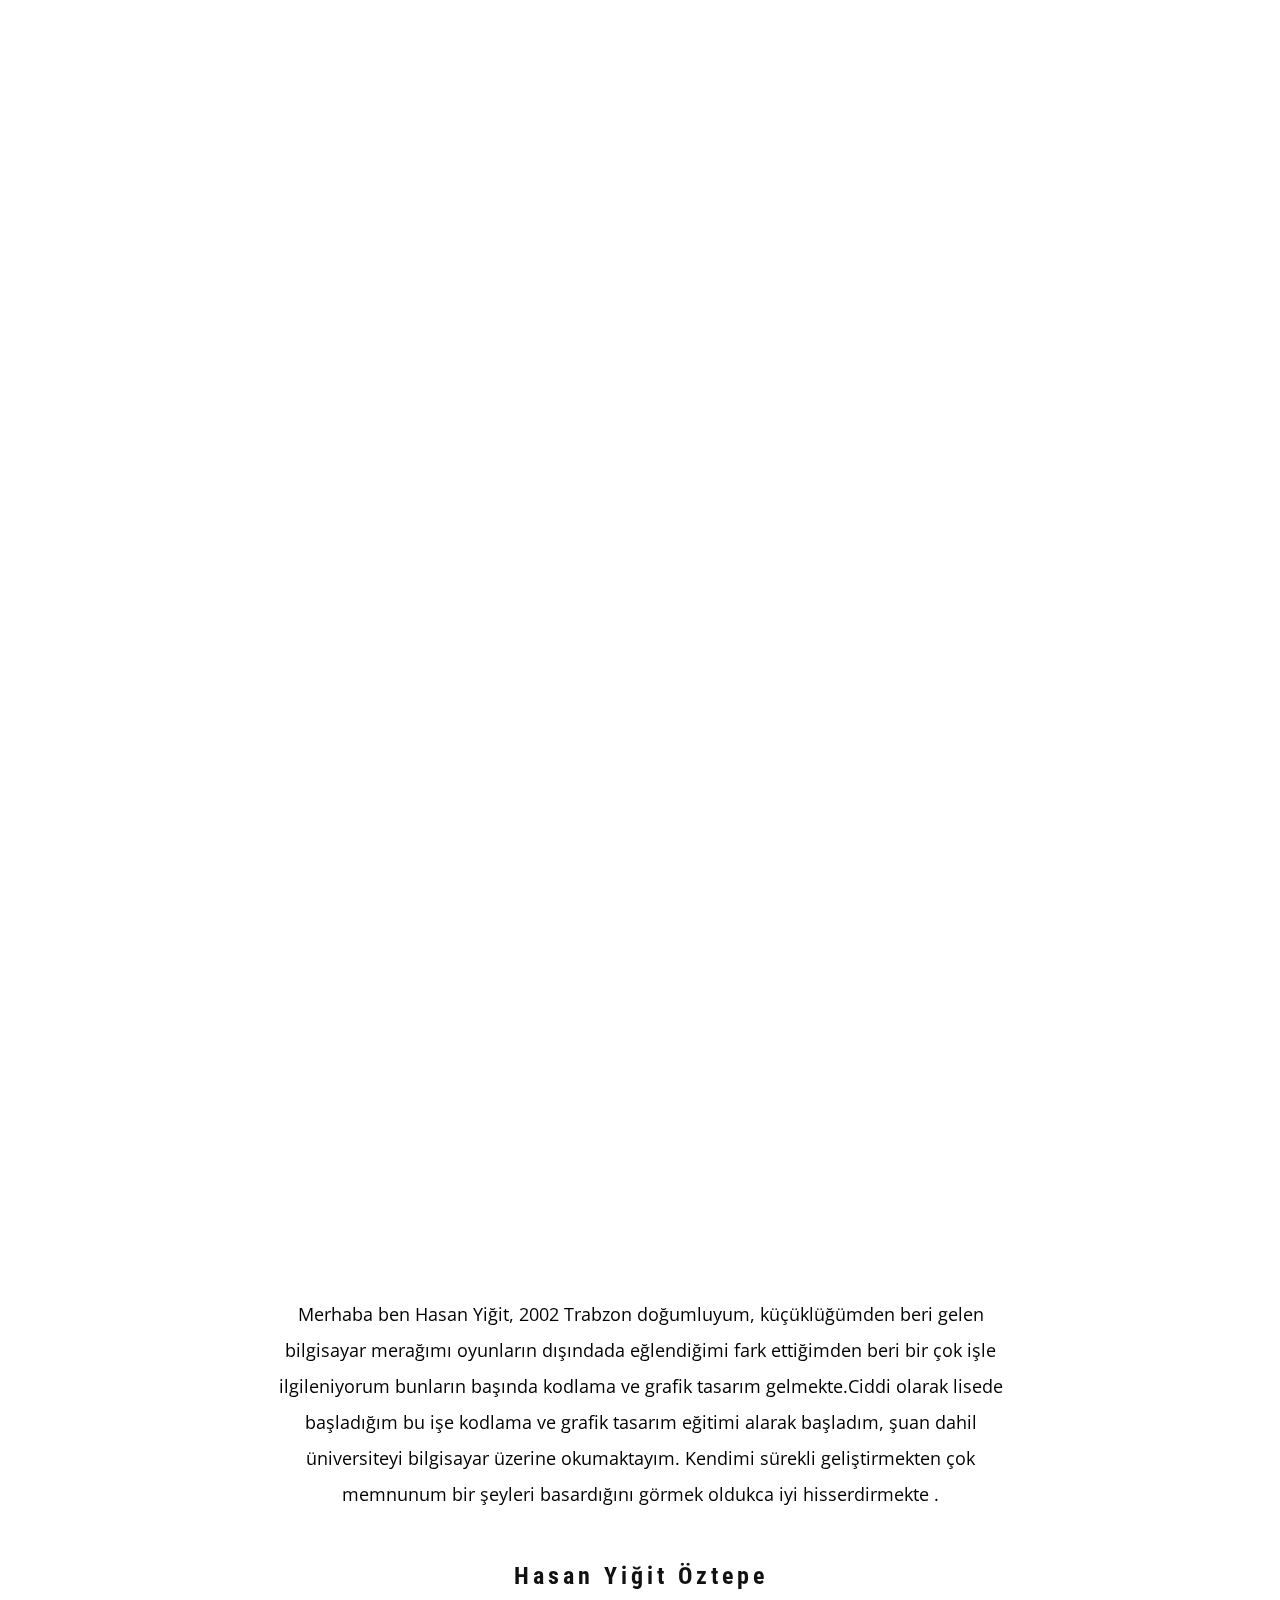
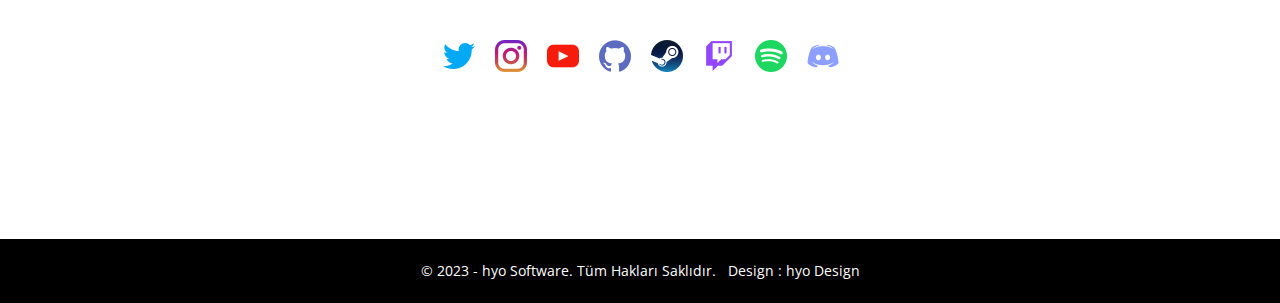
==== commit fb1a27f9: "Add files via upload" ====
--- a/index.html
+++ b/index.html
@@ -1,181 +1,95 @@
-<!DOCTYPE HTML>
-<!-- hyo Software BETA V1.0 -->
-<html>
-	<head>
-		<title>hyo</title>
-		<meta charset="utf-8" />
-		<meta name="viewport" content="width=device-width, initial-scale=1, user-scalable=no" />
-		<link rel="stylesheet" href="main.css" />
-		<link rel="shortcut icon" href="slogo.png">
-		<noscript><link rel="stylesheet" href="noscript.css" /></noscript>
-	</head>
-
-	<body class="is-preload">
-
-		<!-- Sidebar -->
-			<section id="sidebar">
-				
-				<div class="inner">
-					<div id="logo">
-						<img src="hy.png" style="text-align: center">
-					</div>
-					<nav>
-						<ul id="ulo">
-							<li><a href="#intro">hyo</a></li>
-							<li><a href="#one">Hakkımda</a></li>
-							<!----<li><a href="#two">What we do</a></li>-->
-							
-						</ul>
-					</nav>
-				</div>
-				
-			</section>
-
-		<!-- Wrapper -->
-			<div id="wrapper">
-
-				<!-- Intro -->
-			
-				
-					<section id="intro" class="wrapper style1 fullscreen fade-up">
-					<div id="anadv">
-					<div id="sag">
-						<div id="blg">	
-							<h1 style="text-align: center">Hasan Yiğit Öztepe</h1>
-							<p style="text-align: center" id="yaz">Jr Developer & Designer</p>
-							<footer id="footer">
-								<div class="kutu" style="text-align: center">
-									<ul class="icons">
-										<li><a href="https://steamcommunity.com/id/NeonNB/" class="icon brands alt fa-steam" target="_blank"><span class="label">Steam</span></a></li>
-										<li><a href="#" class="icon brands alt fa-discord"><span class="label" target="_blank">Discord</span></a></li>
-										<li><a href="#" class="icon brands alt fa-twitch"><span class="label" target="_blank">Twitch</span></a></li>
-										<li><a href="#" class="icon brands alt fa-youtube"><span class="label" target="_blank">Youtube</span></a></li>
-										<li><a href="https://www.instagram.com/hasanyigitoztepe/" class="icon brands alt fa-instagram" target="_blank"><span class="label">Instagram</span></a></li>
-										<li><a href="#" class="icon brands alt fa-github"><span class="label" target="_blank">GitHub</span></a></li>
-										<li><a href="#" class="icon brands alt fa-twitter"><span class="label" target="_blank">Twitter</span></a></li>
-										<li><a href="#" class="icon brands alt fa-linkedin-in"><span class="label" target="_blank">LinkedIn</span></a></li>
-									</ul>
-						</div>
-					</div>
-					</footer>
-						</div>
-					
-					<div id="sol">
-						<div id="fotom"></div>
-					</div>
-			        
-				    </div>
-				    	  
-					</section>
-
-				<!-- One -->
-				<section id="one1" class="wrapper1"></section>
-					<section id="one" class="wrapper style2 spotlights">
-						<section>
-							<a href="#" class="image"><img src="pic01.png" alt="" data-position="center center" /></a>
-							<div class="content">
-								<div class="inner">
-									<h3>> Hakkımda</h3>
-									<p class="fon">Selam ben Hasan Yiğit. Hakkımda bir şeyler öğrenmek isterseniz biraz daha içeri gelin. :)</p>
-									<ul class="actions">
-										<li><a href="hakkimda.html" class="button">Devamı..</a></li>
-									</ul>
-								</div>
-							</div>
-						</section>
-						<section>
-							<a href="#" class="image"><img src="pic02.png" alt="" data-position="top center" /></a>
-							<div class="content">
-								<div class="inner">
-									<h3>> Yazılım</h3>
-									<p class="fon">Printf( " Software = Life " );</p>
-									<ul class="actions">
-										<li><a href="yazilim.html" class="button">Devamı..</a></li>
-									</ul>
-								</div>
-							</div>
-						</section>
-						<section>
-							<a href="#" class="image"><img src="pic03.png" alt="" data-position="25% 25%" /></a>
-							<div class="content">
-								<div class="inner">
-									<h3>> Tasarım</h3>
-									<p class="fon">"N10B Design"</p>
-									<ul class="actions">
-										<li><a href="tasarim.html" class="button">Devamı..</a></li>
-									</ul>
-								</div>
-							</div>
-						</section>
-					</section>
-				
-
-				<!-- Two -->
-					<!----<section id="two" class="wrapper style3 fade-up">
-						<div class="inner">
-							<h2>What we do</h2>
-							<p>Phasellus convallis elit id ullamcorper pulvinar. Duis aliquam turpis mauris, eu ultricies erat malesuada quis. Aliquam dapibus, lacus eget hendrerit bibendum, urna est aliquam sem, sit amet imperdiet est velit quis lorem.</p>
-							<div class="features">
-								<section>
-									<span class="icon solid major fa-code"></span>
-									<h3>Lorem ipsum amet</h3>
-									<p>Phasellus convallis elit id ullam corper amet et pulvinar. Duis aliquam turpis mauris, sed ultricies erat dapibus.</p>
-								</section>
-								<section>
-									<span class="icon solid major fa-lock"></span>
-									<h3>Aliquam sed nullam</h3>
-									<p>Phasellus convallis elit id ullam corper amet et pulvinar. Duis aliquam turpis mauris, sed ultricies erat dapibus.</p>
-								</section>
-								<section>
-									<span class="icon solid major fa-cog"></span>
-									<h3>Sed erat ullam corper</h3>
-									<p>Phasellus convallis elit id ullam corper amet et pulvinar. Duis aliquam turpis mauris, sed ultricies erat dapibus.</p>
-								</section>
-								<section>
-									<span class="icon solid major fa-desktop"></span>
-									<h3>Veroeros quis lorem</h3>
-									<p>Phasellus convallis elit id ullam corper amet et pulvinar. Duis aliquam turpis mauris, sed ultricies erat dapibus.</p>
-								</section>
-								<section>
-									<span class="icon solid major fa-link"></span>
-									<h3>Urna quis bibendum</h3>
-									<p>Phasellus convallis elit id ullam corper amet et pulvinar. Duis aliquam turpis mauris, sed ultricies erat dapibus.</p>
-								</section>
-								<section>
-									<span class="icon major fa-gem"></span>
-									<h3>Aliquam urna dapibus</h3>
-									<p>Phasellus convallis elit id ullam corper amet et pulvinar. Duis aliquam turpis mauris, sed ultricies erat dapibus.</p>
-								</section>
-							</div>
-							<ul class="actions">
-								<li><a href="generic.html" class="button">Learn more</a></li>
-							</ul>
-						</div>
-					</section>
-
-				
-
-			</div>-->
-
-		<!-- Footer -->
-			<footer id="footer" class="wrapper style1-alt">
-				<div class="altkutu">
-					<div id="kutular1"></div>
-					<div id="kutular2"><ul class="menu">
-						<li >&copy; 2023 - hyo Software. Tüm Hakları Saklıdır.</li><li>Design : hyo Design </li>
-					</ul></div>
-					<div id="kutular3"></div>
-				</div>
-			</footer>
-
-		<!-- Scripts -->
-			<script src="jquery.min.js"></script>
-			<script src="jquery.scrollex.min.js"></script>
-			<script src="jquery.scrolly.min.js"></script>
-			<script src="browser.min.js"></script>
-			<script src="breakpoints.min.js"></script>
-			<script src="util.js"></script>
-			<script src="main.js"></script>
-
-	</body>
-</html>+<!DOCTYPE html>
+<html style="font-size: 16px;" lang="tr"><head>
+    <meta name="viewport" content="width=device-width, initial-scale=1.0">
+    <meta charset="utf-8">
+    <meta name="keywords" content="Brand design">
+    <meta name="description" content="">
+    <title>hyo</title>
+    <link rel="shortcut icon" href="images\slogo.png">
+    <link rel="stylesheet" href="nicepage.css" media="screen">
+<link rel="stylesheet" href="Ana-Sayfa.css" media="screen">
+    <script class="u-script" type="text/javascript" src="jquery-1.9.1.min.js" defer=""></script>
+    <script class="u-script" type="text/javascript" src="nicepage.js" defer=""></script>
+    <meta name="generator" content="Nicepage 5.6.2, nicepage.com">
+    <link id="u-theme-google-font" rel="stylesheet" href="https://fonts.googleapis.com/css?family=Roboto:100,100i,300,300i,400,400i,500,500i,700,700i,900,900i|Open+Sans:300,300i,400,400i,500,500i,600,600i,700,700i,800,800i">
+    <link id="u-page-google-font" rel="stylesheet" href="https://fonts.googleapis.com/css?family=Roboto+Condensed:300,300i,400,400i,700,700i">
+    
+    
+    
+    <script type="application/ld+json">{
+		
+}</script>
+    <meta name="theme-color" content="#1281e8">
+    <meta property="og:title" content="Ana Sayfa">
+    <meta property="og:type" content="website">
+  <meta data-intl-tel-input-cdn-path="intlTelInput/"></head>
+  <body data-home-page="https://website4237454.nicepage.io/Ana-Sayfa.html?version=55d1a9e4-db53-425f-a8cb-312eccf73206" data-home-page-title="Ana Sayfa" class="u-body u-xl-mode" data-lang="tr">
+    <section class="u-align-center u-clearfix u-image u-section-1" id="carousel_3182" data-image-width="1920" data-image-height="1080">
+      <div class="u-clearfix u-sheet u-sheet-1">
+        <img class="u-image u-image-contain u-image-default u-preserve-proportions u-image-1" src="images/hy.png" alt="" data-image-width="250" data-image-height="250">
+        <div class="u-border-3 u-border-white u-line u-line-horizontal u-line-1"></div>
+        <h1 class="u-custom-font u-font-roboto-condensed u-text u-text-default-lg u-text-default-md u-text-default-sm u-text-default-xl u-text-white u-text-1">Hasan Yiğit Öztepe</h1>
+        <p class="u-custom-font u-font-roboto-condensed u-text u-text-default u-text-grey-60 u-text-2 yazi"> Jr Developer &amp; D​esigner<span class="u-text-grey-50"></span><span style="font-weight: 700;"></span>
+        </p>
+        <a href="Ana-Sayfa.html#carousel_08bd" class="u-border-2 u-border-active-white u-border-hover-white u-border-white u-btn u-btn-round u-button-style u-hover-white u-none u-radius-50 u-text-active-black u-text-hover-black u-text-white u-btn-1">Hakkımda</a>
+      </div>
+    </section>
+    <section class="u-clearfix u-section-2" id="carousel_08bd">
+      <div class="u-clearfix u-sheet u-valign-top u-sheet-1">
+        <div id="carousel-d79e" data-interval="5000" data-u-ride="carousel" class="u-carousel u-slider u-slider-1">
+          <ol class="u-absolute-hcenter u-carousel-indicators u-carousel-indicators-1">
+            <li data-u-target="#carousel-d79e" class="u-active u-shape-circle" data-u-slide-to="0" style="width: 10px; height: 10px;"></li>
+          </ol>
+          <div class="u-carousel-inner" role="listbox">
+            <div class="u-active u-align-center u-carousel-item u-container-style u-slide">
+              <div class="u-container-layout u-valign-middle-xl u-container-layout-1">
+                <div alt="" class="u-image u-image-circle u-image-1" data-image-width="1536" data-image-height="1731"></div>
+                <p class="u-text u-text-black u-text-1"> Merhaba ben Hasan Yiğit, 2002 Trabzon doğumluyum, küçüklüğümden beri gelen bilgisayar merağımı oyunların dışındada eğlendiğimi fark ettiğimden beri bir çok işle ilgileniyorum bunların başında kodlama ve grafik tasarım gelmekte.Ciddi olarak lisede başladığım bu işe kodlama ve grafik tasarım eğitimi alarak başladım, şuan dahil üniversiteyi bilgisayar üzerine okumaktayım. Kendimi sürekli geliştirmekten çok memnunum bir şeyleri basardığını görmek oldukca iyi hisserdirmekte .</p>
+                <h3 class="u-align-center u-custom-font u-font-roboto-condensed u-text u-text-2">Hasan Y​iğit Öztepe</h3>
+                <div class="u-social-icons u-spacing-20 u-social-icons-1">
+                  <a class="u-social-url" title="Twitter" target="_blank" href=""><span class="u-file-icon u-icon u-social-icon u-social-twitter u-icon-1"><img src="images/733579.png" alt=""></span>
+                  </a>
+                  <a class="u-social-url" title="Instagram" target="_blank" href=""><span class="u-file-icon u-icon u-social-icon u-social-instagram u-icon-2"><img src="images/174855.png" alt=""></span>
+                  </a>
+                  <a class="u-social-url" target="_blank" data-type="YouTube" title="YouTube" href="https://www.youtube.com/channel/UCRdyki2h8ctMbeTMzF0SZEA"><span class="u-file-icon u-icon u-social-icon u-social-youtube u-icon-3"><img src="images/174883.png" alt=""></span>
+                  </a>
+                  <a class="u-social-url" target="_blank" data-type="Github" title="Github" href=""><span class="u-file-icon u-icon u-social-github u-social-icon u-icon-4"><img src="images/733553.png" alt=""></span>
+                  </a>
+                  <a class="u-social-url" title="Steam" target="_blank" href="https://steamcommunity.com/id/NeonNB/"><span class="u-file-icon u-icon u-social-icon u-social-twitter u-icon-1"><img src="images/steam.png" alt=""></span>
+                  </a>
+                  <a class="u-social-url" title="Twitch" target="_blank" href="https://www.twitch.tv/n10b"><span class="u-file-icon u-icon u-social-icon u-social-instagram u-icon-2"><img src="images/tw.png" alt=""></span>
+                  </a>
+                  <a class="u-social-url" target="_blank" data-type="YouTube" title="Spotify" href=""><span class="u-file-icon u-icon u-social-icon u-social-youtube u-icon-3"><img src="images/sp.png" alt=""></span>
+                  </a>
+                  <a class="u-social-url" target="_blank" data-type="Github" title="N10B#9337" href=""><span class="u-file-icon u-icon u-social-github u-social-icon u-icon-4"><img src="images/dc.png" alt=""></span>
+                  </a>
+                </div>
+              </div>
+            </div>
+          </div>
+          <a class="u-absolute-vcenter u-carousel-control u-carousel-control-prev u-hidden u-icon-circle u-text-body-color u-text-hover-grey-50 u-carousel-control-1" href="#carousel-d79e" role="button" data-u-slide="prev">
+            <span aria-hidden="true">
+              <svg viewBox="0 0 477.175 477.175"><path d="M145.188,238.575l215.5-215.5c5.3-5.3,5.3-13.8,0-19.1s-13.8-5.3-19.1,0l-225.1,225.1c-5.3,5.3-5.3,13.8,0,19.1l225.1,225
+                    c2.6,2.6,6.1,4,9.5,4s6.9-1.3,9.5-4c5.3-5.3,5.3-13.8,0-19.1L145.188,238.575z"></path></svg>
+            </span>
+            <span class="sr-only">Previous</span>
+          </a>
+          <a class="u-absolute-vcenter u-carousel-control u-carousel-control-next u-hidden u-icon-circle u-text-body-color u-text-hover-grey-50 u-carousel-control-2" href="#carousel-d79e" role="button" data-u-slide="next">
+            <span aria-hidden="true">
+              <svg viewBox="0 0 477.175 477.175"><path d="M360.731,229.075l-225.1-225.1c-5.3-5.3-13.8-5.3-19.1,0s-5.3,13.8,0,19.1l215.5,215.5l-215.5,215.5
+                    c-5.3,5.3-5.3,13.8,0,19.1c2.6,2.6,6.1,4,9.5,4c3.4,0,6.9-1.3,9.5-4l225.1-225.1C365.931,242.875,365.931,234.275,360.731,229.075z"></path></svg>
+            </span>
+            <span class="sr-only">Next</span>
+          </a>
+        </div>
+      </div>
+    </section>
+    
+    
+    <footer class="u-align-center u-black u-clearfix u-footer u-footer" id="sec-3bf8"><div class="u-clearfix u-sheet u-valign-middle u-sheet-1">
+        <p class="u-small-text u-text u-text-variant u-text-white u-text-1"> © 2023 - hyo Software. Tüm Hakları Saklıdır.&nbsp; &nbsp;Design : hyo Design<br>
+        </p>
+      </div></footer>
+    
+  
+</body></html>--- a/nicepage.css
+++ b/nicepage.css
@@ -0,0 +1,41395 @@
+@charset "UTF-8";
+.u-hidden-block {
+  visibility: hidden!important;
+}
+.u-locked-block {
+  pointer-events: none!important;
+}
+/*! normalize.css v4.1.1 | MIT License | github.com/necolas/normalize.css */
+html {
+  font-family: sans-serif;
+  -ms-text-size-adjust: 100%;
+  -webkit-text-size-adjust: 100%;
+}
+body {
+  margin: 0;
+}
+article,
+aside,
+details,
+figcaption,
+figure,
+footer,
+header,
+main,
+menu,
+nav,
+section,
+summary {
+  display: block;
+}
+audio,
+canvas,
+progress,
+video {
+  display: inline-block;
+}
+audio:not([controls]) {
+  display: none;
+  height: 0;
+}
+progress {
+  vertical-align: baseline;
+}
+template,
+[hidden] {
+  display: none;
+}
+a {
+  background-color: transparent;
+  -webkit-text-decoration-skip: objects;
+}
+a:active,
+a:hover {
+  outline-width: 0;
+}
+abbr[title] {
+  border-bottom: none;
+  text-decoration: underline;
+}
+b,
+strong {
+  font-weight: inherit;
+  font-weight: bold;
+}
+dfn {
+  font-style: italic;
+}
+h1 {
+  font-size: 2em;
+  margin: 0.67em 0;
+}
+mark {
+  background-color: #ff0;
+  color: #000;
+}
+small {
+  font-size: 80%;
+}
+sub,
+sup {
+  font-size: 75%;
+  line-height: 0;
+  position: relative;
+  vertical-align: baseline;
+}
+sub {
+  bottom: -0.25em;
+}
+sup {
+  top: -0.5em;
+}
+img {
+  border-style: none;
+}
+svg:not(:root) {
+  overflow: hidden;
+}
+code,
+kbd,
+pre,
+samp {
+  font-family: monospace,monospace;
+  font-size: 1em;
+}
+hr {
+  box-sizing: content-box;
+  height: 0;
+  overflow: visible;
+}
+button,
+input,
+optgroup,
+select,
+textarea {
+  color: inherit;
+  font: inherit;
+  margin: 0;
+}
+optgroup {
+  font-weight: 700;
+}
+button,
+input {
+  overflow: visible;
+}
+button,
+select {
+  text-transform: none;
+}
+button,
+html [type="button"],
+[type="reset"],
+[type="submit"] {
+  -webkit-appearance: button;
+}
+button::-moz-focus-inner,
+[type="button"]::-moz-focus-inner,
+[type="reset"]::-moz-focus-inner,
+[type="submit"]::-moz-focus-inner {
+  border-style: none;
+  padding: 0;
+}
+button:-moz-focusring,
+[type="button"]:-moz-focusring,
+[type="reset"]:-moz-focusring,
+[type="submit"]:-moz-focusring {
+  outline: 1px dotted ButtonText;
+}
+fieldset {
+  border: 1px solid silver;
+  margin: 0 2px;
+  padding: 0.35em 0.625em 0.75em;
+}
+legend {
+  box-sizing: border-box;
+  color: inherit;
+  display: table;
+  max-width: 100%;
+  padding: 0;
+  white-space: normal;
+}
+textarea {
+  overflow: auto;
+  outline: none;
+}
+button,
+select,
+input,
+textarea {
+  outline: none;
+}
+[type="checkbox"],
+[type="radio"] {
+  box-sizing: border-box;
+  padding: 0;
+}
+[type="number"]::-webkit-inner-spin-button,
+[type="number"]::-webkit-outer-spin-button {
+  height: auto;
+}
+[type="search"] {
+  -webkit-appearance: textfield;
+  outline-offset: -2px;
+}
+[type="search"]::-webkit-search-cancel-button,
+[type="search"]::-webkit-search-decoration {
+  -webkit-appearance: none;
+}
+::-webkit-input-placeholder {
+  color: inherit;
+  opacity: 0.54;
+}
+::-webkit-file-upload-button {
+  -webkit-appearance: button;
+  font: inherit;
+}
+ul,
+ol {
+  padding-left: 20px;
+}
+/* Fade effect */
+/* Over effect */
+/* Slide effect */
+/* Over and Slide effect */
+/* Flip Left effect */
+/* Flip Right effect */
+/* Flip Top effect */
+/* Flip Bottom effect */
+/* Wobble Left effect */
+/* Wobble Right effect */
+/* Wobble top effect */
+/* Wobble bottom effect */
+/* Zoom and Rotate Effects */
+/* Utility */
+.u-over-slide {
+  position: absolute;
+  left: 0;
+  top: 0;
+  width: 100%;
+  height: 100%;
+}
+.u-background-effect {
+  overflow: hidden;
+}
+.u-background-effect ~ .u-container-layout {
+  cursor: pointer;
+}
+/* Fade effect */
+.u-effect-fade .u-over-slide {
+  opacity: 0;
+  transition: all 500ms ease;
+}
+.u-effect-fade:hover .u-over-slide,
+.u-effect-fade.u-effect-active .u-over-slide {
+  opacity: 1;
+}
+/* Over effect */
+.u-effect-over-left .u-over-slide {
+  transform: translate(-100%, 0);
+  transition: all 500ms ease;
+}
+.u-effect-over-left:hover .u-over-slide,
+.u-effect-over-left.u-effect-active .u-over-slide {
+  transform: translate(0, 0);
+}
+.u-effect-over-right .u-over-slide {
+  transform: translate(100%, 0);
+  transition: all 500ms ease;
+}
+.u-effect-over-right:hover .u-over-slide,
+.u-effect-over-right.u-effect-active .u-over-slide {
+  transform: translate(0, 0);
+}
+.u-effect-over-top .u-over-slide {
+  transform: translate(0, -100%);
+  transition: all 500ms ease;
+}
+.u-effect-over-top:hover .u-over-slide,
+.u-effect-over-top.u-effect-active .u-over-slide {
+  transform: translate(0, 0);
+}
+.u-effect-over-bottom .u-over-slide {
+  transform: translate(0, 100%);
+  transition: all 500ms ease;
+}
+.u-effect-over-bottom:hover .u-over-slide,
+.u-effect-over-bottom.u-effect-active .u-over-slide {
+  transform: translate(0, 0);
+}
+.u-effect-over-topleft .u-over-slide {
+  transform: translate(-100%, -100%);
+  transition: all 500ms ease;
+}
+.u-effect-over-topleft:hover .u-over-slide,
+.u-effect-over-topleft.u-effect-active .u-over-slide {
+  transform: translate(0, 0);
+}
+.u-effect-over-topright .u-over-slide {
+  transform: translate(100%, -100%);
+  transition: all 500ms ease;
+}
+.u-effect-over-topright:hover .u-over-slide,
+.u-effect-over-topright.u-effect-active .u-over-slide {
+  transform: translate(0, 0);
+}
+.u-effect-over-bottomleft .u-over-slide {
+  transform: translate(-100%, 100%);
+  transition: all 500ms ease;
+}
+.u-effect-over-bottomleft:hover .u-over-slide,
+.u-effect-over-bottomleft.u-effect-active .u-over-slide {
+  transform: translate(0, 0);
+}
+.u-effect-over-bottomright .u-over-slide {
+  transform: translate(100%, 100%);
+  transition: all 500ms ease;
+}
+.u-effect-over-bottomright:hover .u-over-slide,
+.u-effect-over-bottomright.u-effect-active .u-over-slide {
+  transform: translate(0, 0);
+}
+/* Slide effect */
+.u-effect-slide-left .u-over-slide {
+  transform: translate(-100%, 0);
+  transition: all 500ms ease;
+}
+.u-effect-slide-left:hover .u-over-slide,
+.u-effect-slide-left.u-effect-active .u-over-slide {
+  transform: translate(0, 0);
+}
+.u-effect-slide-left .u-back-slide {
+  transition: all 500ms ease;
+}
+.u-effect-slide-left:hover .u-back-slide,
+.u-effect-slide-left.u-effect-active .u-back-slide {
+  transform: translate(100%, 0);
+}
+.u-effect-slide-right .u-over-slide {
+  transform: translate(100%, 0);
+  transition: all 500ms ease;
+}
+.u-effect-slide-right:hover .u-over-slide,
+.u-effect-slide-right.u-effect-active .u-over-slide {
+  transform: translate(0, 0);
+}
+.u-effect-slide-right .u-back-slide {
+  transition: all 500ms ease;
+}
+.u-effect-slide-right:hover .u-back-slide,
+.u-effect-slide-right.u-effect-active .u-back-slide {
+  transform: translate(-100%, 0);
+}
+.u-effect-slide-top .u-over-slide {
+  transform: translate(0, -100%);
+  transition: all 500ms ease;
+}
+.u-effect-slide-top:hover .u-over-slide,
+.u-effect-slide-top.u-effect-active .u-over-slide {
+  transform: translate(0, 0);
+}
+.u-effect-slide-top .u-back-slide {
+  transition: all 500ms ease;
+}
+.u-effect-slide-top:hover .u-back-slide,
+.u-effect-slide-top.u-effect-active .u-back-slide {
+  transform: translate(0, 100%);
+}
+.u-effect-slide-bottom .u-over-slide {
+  transform: translate(0, 100%);
+  transition: all 500ms ease;
+}
+.u-effect-slide-bottom:hover .u-over-slide,
+.u-effect-slide-bottom.u-effect-active .u-over-slide {
+  transform: translate(0, 0);
+}
+.u-effect-slide-bottom .u-back-slide {
+  transition: all 500ms ease;
+}
+.u-effect-slide-bottom:hover .u-back-slide,
+.u-effect-slide-bottom.u-effect-active .u-back-slide {
+  transform: translate(0, -100%);
+}
+.u-effect-slide-topleft .u-over-slide {
+  transform: translate(-100%, -100%);
+  transition: all 500ms ease;
+}
+.u-effect-slide-topleft:hover .u-over-slide,
+.u-effect-slide-topleft.u-effect-active .u-over-slide {
+  transform: translate(0, 0);
+}
+.u-effect-slide-topleft .u-back-slide {
+  transition: all 500ms ease;
+}
+.u-effect-slide-topleft:hover .u-back-slide,
+.u-effect-slide-topleft.u-effect-active .u-back-slide {
+  transform: translate(100%, 100%);
+}
+.u-effect-slide-topright .u-over-slide {
+  transform: translate(100%, -100%);
+  transition: all 500ms ease;
+}
+.u-effect-slide-topright:hover .u-over-slide,
+.u-effect-slide-topright.u-effect-active .u-over-slide {
+  transform: translate(0, 0);
+}
+.u-effect-slide-topright .u-back-slide {
+  transition: all 500ms ease;
+}
+.u-effect-slide-topright:hover .u-back-slide,
+.u-effect-slide-topright.u-effect-active .u-back-slide {
+  transform: translate(-100%, 100%);
+}
+.u-effect-slide-bottomleft .u-over-slide {
+  transform: translate(-100%, 100%);
+  transition: all 500ms ease;
+}
+.u-effect-slide-bottomleft:hover .u-over-slide,
+.u-effect-slide-bottomleft.u-effect-active .u-over-slide {
+  transform: translate(0, 0);
+}
+.u-effect-slide-bottomleft .u-back-slide {
+  transition: all 500ms ease;
+}
+.u-effect-slide-bottomleft:hover .u-back-slide,
+.u-effect-slide-bottomleft.u-effect-active .u-back-slide {
+  transform: translate(100%, -100%);
+}
+.u-effect-slide-bottomright .u-over-slide {
+  transform: translate(100%, 100%);
+  transition: all 500ms ease;
+}
+.u-effect-slide-bottomright:hover .u-over-slide,
+.u-effect-slide-bottomright.u-effect-active .u-over-slide {
+  transform: translate(0, 0);
+}
+.u-effect-slide-bottomright .u-back-slide {
+  transition: all 500ms ease;
+}
+.u-effect-slide-bottomright:hover .u-back-slide,
+.u-effect-slide-bottomright.u-effect-active .u-back-slide {
+  transform: translate(-100%, -100%);
+}
+/* Flip */
+.u-effect-flip-left,
+.u-effect-flip-left .u-slidesWrapper {
+  perspective: 300px;
+}
+.u-effect-flip-left .u-over-slide {
+  opacity: 0;
+  transform: rotateY(180deg);
+  transform-origin: center left;
+  transition: transform 500ms ease, transform-origin 500ms ease, opacity 0ms ease 500ms;
+}
+.u-effect-flip-left:hover .u-over-slide,
+.u-effect-flip-left.u-effect-active .u-over-slide {
+  opacity: 1;
+  transform: rotateY(0deg);
+  transition: transform 500ms ease, transform-origin 500ms ease;
+}
+.u-effect-flip-right,
+.u-effect-flip-right .u-slidesWrapper {
+  perspective: 300px;
+}
+.u-effect-flip-right .u-over-slide {
+  opacity: 0;
+  transform: rotateY(-180deg);
+  transform-origin: center right;
+  transition: transform 500ms ease, transform-origin 500ms ease, opacity 0ms ease 500ms;
+}
+.u-effect-flip-right:hover .u-over-slide,
+.u-effect-flip-right.u-effect-active .u-over-slide {
+  opacity: 1;
+  transform: rotateY(0deg);
+  transition: transform 500ms ease, transform-origin 500ms ease;
+}
+.u-effect-flip-top,
+.u-effect-flip-top .u-slidesWrapper {
+  perspective: 300px;
+}
+.u-effect-flip-top .u-over-slide {
+  opacity: 0;
+  transform: rotateX(-180deg);
+  transform-origin: center top;
+  transition: transform 500ms ease, transform-origin 500ms ease, opacity 0ms ease 500ms;
+}
+.u-effect-flip-top:hover .u-over-slide,
+.u-effect-flip-top.u-effect-active .u-over-slide {
+  opacity: 1;
+  transform: rotateX(0deg);
+  transition: transform 500ms ease, transform-origin 500ms ease;
+}
+.u-effect-flip-bottom,
+.u-effect-flip-bottom .u-slidesWrapper {
+  perspective: 300px;
+}
+.u-effect-flip-bottom .u-over-slide {
+  opacity: 0;
+  transform: rotateX(180deg);
+  transform-origin: center bottom;
+  transition: transform 500ms ease, transform-origin 500ms ease, opacity 0ms ease 500ms;
+}
+.u-effect-flip-bottom:hover .u-over-slide,
+.u-effect-flip-bottom.u-effect-active .u-over-slide {
+  opacity: 1;
+  transform: rotateX(0deg);
+  transition: transform 500ms ease, transform-origin 500ms ease;
+}
+/* Wooble */
+.u-effect-wobble-left,
+.u-effect-wobble-left .u-slidesWrapper {
+  perspective: 300px;
+}
+.u-effect-wobble-left .u-over-slide {
+  opacity: 0;
+  transform: rotateY(130deg);
+  transform-origin: center left;
+  transition: transform 500ms ease, transform-origin 500ms ease, opacity 0ms ease 500ms;
+}
+.u-effect-wobble-left:hover .u-over-slide,
+.u-effect-wobble-left.u-effect-active .u-over-slide {
+  opacity: 1;
+  transform: rotateY(0deg);
+  transform-origin: center right;
+  transition: transform 500ms ease, transform-origin 500ms ease;
+}
+.u-effect-wobble-right,
+.u-effect-wobble-right .u-slidesWrapper {
+  perspective: 300px;
+}
+.u-effect-wobble-right .u-over-slide {
+  opacity: 0;
+  transform: rotateY(-130deg);
+  transform-origin: center right;
+  transition: transform 500ms ease, transform-origin 500ms ease, opacity 0ms ease 500ms;
+}
+.u-effect-wobble-right:hover .u-over-slide,
+.u-effect-wobble-right.u-effect-active .u-over-slide {
+  opacity: 1;
+  transform: rotateY(0deg);
+  transform-origin: center left;
+  transition: transform 500ms ease, transform-origin 500ms ease;
+}
+.u-effect-wobble-top,
+.u-effect-wobble-top .u-slidesWrapper {
+  perspective: 300px;
+}
+.u-effect-wobble-top .u-over-slide {
+  opacity: 0;
+  transform: rotateX(-130deg);
+  transform-origin: center top;
+  transition: transform 500ms ease, transform-origin 500ms ease, opacity 0ms ease 500ms;
+}
+.u-effect-wobble-top:hover .u-over-slide,
+.u-effect-wobble-top.u-effect-active .u-over-slide {
+  opacity: 1;
+  transform: rotateX(0deg);
+  transform-origin: center bottom;
+  transition: transform 500ms ease, transform-origin 500ms ease;
+}
+.u-effect-wobble-bottom,
+.u-effect-wobble-bottom .u-slidesWrapper {
+  perspective: 300px;
+}
+.u-effect-wobble-bottom .u-over-slide {
+  opacity: 0;
+  transform: rotateX(130deg);
+  transform-origin: center bottom;
+  transition: transform 500ms ease, transform-origin 500ms ease, opacity 0ms ease 500ms;
+}
+.u-effect-wobble-bottom:hover .u-over-slide,
+.u-effect-wobble-bottom.u-effect-active .u-over-slide {
+  opacity: 1;
+  transform: rotateX(0deg);
+  transform-origin: center top;
+  transition: transform 500ms ease, transform-origin 500ms ease;
+}
+/* Zoom */
+.u-effect-zoom .u-over-slide {
+  transition: transform 500ms ease;
+  transform: scale(0, 0);
+}
+.u-effect-zoom:hover .u-over-slide,
+.u-effect-zoom.u-effect-active .u-over-slide {
+  transform: scale(1, 1);
+}
+.u-effect-hover-zoom .u-back-slide,
+.u-effect-hover-zoom .u-background-effect-image {
+  transition: transform 500ms ease;
+  transform: scale(1);
+}
+.u-effect-hover-zoom:hover .u-back-slide,
+.u-effect-hover-zoom:hover .u-background-effect-image,
+.u-effect-hover-zoom.u-effect-active .u-back-slide,
+.u-effect-hover-zoom.u-effect-active .u-background-effect-image {
+  transform: scale(var(--effect-scale));
+}
+.u-effect-hover-zoomOut .u-back-slide,
+.u-effect-hover-zoomOut .u-background-effect-image {
+  transition: transform 500ms ease;
+  transform: scale(var(--effect-scale));
+}
+.u-effect-hover-zoomOut:hover .u-back-slide,
+.u-effect-hover-zoomOut:hover .u-background-effect-image,
+.u-effect-hover-zoomOut.u-effect-active .u-back-slide,
+.u-effect-hover-zoomOut.u-effect-active .u-background-effect-image {
+  transform: scale(1);
+}
+.u-effect-hover-liftUp > .u-background-effect {
+  overflow: visible;
+}
+.u-effect-hover-liftUp .u-back-slide,
+.u-effect-hover-liftUp .u-background-effect-image {
+  transition: transform 500ms ease;
+  transform: scale(1);
+}
+.u-effect-hover-liftUp:hover .u-back-slide,
+.u-effect-hover-liftUp.u-effect-active .u-back-slide,
+.u-effect-hover-liftUp:hover .u-background-effect-image,
+.u-effect-hover-liftUp.u-effect-active .u-background-effect-image {
+  transform: scale(var(--effect-scale));
+  z-index: 1;
+}
+.u-effect-hover-liftUp:hover > .u-container-layout {
+  z-index: 2;
+}
+.u-effect-zoom-rotate .u-over-slide {
+  transition: transform 500ms ease;
+  transform: rotate(0deg) scale(0, 0);
+}
+.u-effect-zoom-rotate:hover .u-over-slide,
+.u-effect-zoom-rotate.u-effect-active .u-over-slide {
+  transform: rotate(360deg) scale(1, 1);
+}
+.u-effect-zoom-rotateX .u-over-slide {
+  transition: transform 500ms ease;
+  transform: rotateX(0deg) scale(0, 0);
+}
+.u-effect-zoom-rotateX:hover .u-over-slide,
+.u-effect-zoom-rotateX.u-effect-active .u-over-slide {
+  transform: rotateX(360deg) scale(1, 1);
+}
+.u-effect-zoom-rotateY .u-over-slide {
+  transition: transform 500ms ease;
+  transform: rotateY(0deg) scale(0, 0);
+}
+.u-effect-zoom-rotateY:hover .u-over-slide,
+.u-effect-zoom-rotateY.u-effect-active .u-over-slide {
+  transform: rotateY(360deg) scale(1, 1);
+}
+.u-effect-hover-slide .u-back-image,
+.u-effect-hover-slide .u-background-effect-image {
+  transition-duration: 500ms;
+  transition-timing-function: ease;
+  transition-property: left, right, top, bottom;
+}
+.u-effect-hover-slide .u-effect-hover-slide-direction-right {
+  left: auto;
+}
+.u-effect-hover-slide .u-effect-hover-slide-direction-up {
+  top: auto;
+}
+.u-effect-hover-slide:hover .u-back-image.u-effect-hover-slide-direction-left,
+.u-effect-hover-slide:hover .u-background-effect-image.u-effect-hover-slide-direction-left,
+.u-effect-hover-slide.u-effect-active .u-back-image.u-effect-hover-slide-direction-left,
+.u-effect-hover-slide.u-effect-active .u-background-effect-image.u-effect-hover-slide-direction-left {
+  left: 0 !important;
+}
+.u-effect-hover-slide:hover .u-back-image.u-effect-hover-slide-direction-right,
+.u-effect-hover-slide:hover .u-background-effect-image.u-effect-hover-slide-direction-right,
+.u-effect-hover-slide.u-effect-active .u-back-image.u-effect-hover-slide-direction-right,
+.u-effect-hover-slide.u-effect-active .u-background-effect-image.u-effect-hover-slide-direction-right {
+  right: 0 !important;
+}
+.u-effect-hover-slide:hover .u-back-image.u-effect-hover-slide-direction-up,
+.u-effect-hover-slide:hover .u-background-effect-image.u-effect-hover-slide-direction-up,
+.u-effect-hover-slide.u-effect-active .u-back-image.u-effect-hover-slide-direction-up,
+.u-effect-hover-slide.u-effect-active .u-background-effect-image.u-effect-hover-slide-direction-up {
+  bottom: 0 !important;
+}
+.u-effect-hover-slide:hover .u-back-image.u-effect-hover-slide-direction-down,
+.u-effect-hover-slide:hover .u-background-effect-image.u-effect-hover-slide-direction-down,
+.u-effect-hover-slide.u-effect-active .u-back-image.u-effect-hover-slide-direction-down,
+.u-effect-hover-slide.u-effect-active .u-background-effect-image.u-effect-hover-slide-direction-down {
+  top: 0 !important;
+}
+.u-btn {
+  /*display: inline-block;*/
+  display: table;
+  /*TODO maye need another solution for negative marin*/
+  cursor: pointer;
+  color: inherit;
+  font-size: inherit;
+  font-family: inherit;
+  line-height: inherit;
+  letter-spacing: inherit;
+  text-transform: inherit;
+  font-style: inherit;
+  font-weight: inherit;
+  text-decoration: none;
+  border: 0 none transparent;
+  outline-width: 0;
+  background-color: transparent;
+  margin: 0;
+  -webkit-text-decoration-skip: objects;
+  font-style: initial;
+  white-space: nowrap;
+  -webkit-user-select: none;
+      -ms-user-select: none;
+          user-select: none;
+  vertical-align: middle;
+  text-align: center;
+  padding: 10px 30px;
+  border-radius: 0;
+  align-self: flex-start;
+}
+.u-btn:focus,
+.u-btn:active:focus,
+.u-btn.active:focus {
+  outline: thin dotted;
+  outline: 5px auto -webkit-focus-ring-color;
+  outline-offset: -2px;
+}
+.u-btn:hover,
+.u-btn:focus {
+  text-decoration: none;
+}
+.u-btn:active,
+.u-btn.active {
+  outline: 0;
+  background-image: none;
+}
+.u-btn.disabled,
+.u-btn[disabled] {
+  opacity: 0.6;
+}
+.u-btn-circle {
+  border-radius: 50%;
+}
+.u-btn-rectangle {
+  border-radius: 0 !important;
+}
+.u-text a,
+.u-post-content a,
+.u-tab-item a,
+.u-nav-item a {
+  font-size: inherit;
+  font-family: inherit;
+  line-height: inherit;
+  letter-spacing: inherit;
+  text-transform: inherit;
+}
+.u-text:not(ul):not(ol):not(p):not(.u-post-content):not(.u-block-content):not(.u-product-desc):not(.u-cart-block-content):not(.u-checkout-block-content) a {
+  color: inherit;
+}
+.u-text:not(ul):not(ol):not(p):not(.u-post-content):not(.u-block-content):not(.u-product-desc):not(.u-cart-block-content):not(.u-checkout-block-content) a,
+.u-text:not(ul):not(ol):not(p):not(.u-post-content):not(.u-block-content):not(.u-product-desc):not(.u-cart-block-content):not(.u-checkout-block-content) a:hover {
+  text-decoration: none;
+}
+.u-link,
+a {
+  border-top-width: 0;
+  border-left-width: 0;
+  border-right-width: 0;
+}
+.u-link {
+  display: table;
+  border-style: solid;
+  border-bottom-width: 0;
+  white-space: nowrap;
+  align-self: flex-start;
+}
+.u-link,
+.u-link:hover,
+.u-link:focus {
+  text-decoration: none;
+}
+.u-link:focus,
+.u-link:active:focus,
+.u-link.active:focus {
+  outline: thin dotted;
+  outline: 5px auto -webkit-focus-ring-color;
+  outline-offset: -2px;
+}
+.u-underline,
+.u-underline:hover {
+  text-decoration: underline;
+  border-bottom-width: 0;
+}
+.u-no-underline,
+.u-no-underline:hover {
+  text-decoration: none;
+  border-bottom-width: 0;
+}
+.u-block-content > :first-child,
+.u-product-desc > :first-child,
+.u-product-tab-pane > :first-child,
+.u-post-content > :first-child {
+  margin-top: 0;
+}
+.u-block-content > :last-child,
+.u-product-desc > :last-child,
+.u-product-tab-pane > :last-child,
+.u-post-content > :last-child {
+  margin-bottom: 0;
+}
+.u-block-content p,
+.u-product-desc p,
+.u-product-tab-pane p,
+.u-post-content p {
+  text-decoration: inherit !important;
+  color: inherit !important;
+  font-style: inherit !important;
+  font-size: inherit !important;
+  font-weight: inherit !important;
+  font-family: inherit !important;
+  line-height: inherit !important;
+  letter-spacing: inherit !important;
+  text-transform: inherit !important;
+}
+.u-logo {
+  color: inherit;
+  font-size: inherit;
+  font-family: inherit;
+  line-height: inherit;
+  letter-spacing: inherit;
+  text-transform: inherit;
+  font-style: inherit;
+  font-weight: inherit;
+  text-decoration: none;
+  border: 0 none transparent;
+  outline-width: 0;
+  background-color: transparent;
+  margin: 0;
+  -webkit-text-decoration-skip: objects;
+}
+.u-image.u-logo {
+  display: table;
+  white-space: nowrap;
+}
+.u-image.u-logo img {
+  display: block;
+}
+.u-form-horizontal {
+  display: flex;
+  flex-flow: row;
+  align-items: center;
+  flex-grow: 1;
+}
+.u-input {
+  display: block;
+  width: 100%;
+  padding: 10px 12px;
+  background-image: none;
+  background-clip: padding-box;
+  border-width: 0;
+  border-radius: 3px;
+  transition: border-color ease-in-out 0.15s, box-shadow ease-in-out 0.15s;
+  background-color: transparent;
+  color: inherit;
+  height: auto;
+}
+.u-form-horizontal .u-form-group:not(.u-label-top) label,
+.u-form-horizontal .u-form-group:not(.u-label-top) input,
+.u-form-horizontal .u-form-select-wrapper,
+.u-form-horizontal .u-form-radio-button-wrapper {
+  display: flex;
+  align-items: center;
+  justify-content: center;
+  margin-bottom: 0;
+  flex-grow: 1;
+}
+.u-form-vertical {
+  display: flex;
+  flex-wrap: wrap;
+  align-items: flex-end;
+}
+.u-form-vertical.u-form-spacing-50,
+.u-form-vertical.u-form-spacing-50 .u-form-step {
+  margin-left: -50px;
+  width: calc(100% +  50px);
+}
+.u-form-vertical.u-form-spacing-50 .u-form-group,
+.u-form-vertical.u-form-spacing-50 .u-form-step .u-form-group {
+  margin-bottom: 50px;
+}
+.u-form-vertical.u-form-spacing-50 .u-form-group:not(.u-image):not(.u-form-progress),
+.u-form-vertical.u-form-spacing-50 .u-form-step .u-form-group:not(.u-image):not(.u-form-progress) {
+  padding-left: 50px;
+}
+.u-form-vertical.u-form-spacing-50 .u-form-group.u-image,
+.u-form-vertical.u-form-spacing-50 .u-form-step .u-form-group.u-image {
+  margin-left: 50px !important;
+}
+.u-form-vertical.u-form-spacing-50 .u-form-group.u-form-line,
+.u-form-vertical.u-form-spacing-50 .u-form-step .u-form-group.u-form-line {
+  margin-left: 50px;
+}
+.u-form-vertical.u-form-spacing-49,
+.u-form-vertical.u-form-spacing-49 .u-form-step {
+  margin-left: -49px;
+  width: calc(100% +  49px);
+}
+.u-form-vertical.u-form-spacing-49 .u-form-group,
+.u-form-vertical.u-form-spacing-49 .u-form-step .u-form-group {
+  margin-bottom: 49px;
+}
+.u-form-vertical.u-form-spacing-49 .u-form-group:not(.u-image):not(.u-form-progress),
+.u-form-vertical.u-form-spacing-49 .u-form-step .u-form-group:not(.u-image):not(.u-form-progress) {
+  padding-left: 49px;
+}
+.u-form-vertical.u-form-spacing-49 .u-form-group.u-image,
+.u-form-vertical.u-form-spacing-49 .u-form-step .u-form-group.u-image {
+  margin-left: 49px !important;
+}
+.u-form-vertical.u-form-spacing-49 .u-form-group.u-form-line,
+.u-form-vertical.u-form-spacing-49 .u-form-step .u-form-group.u-form-line {
+  margin-left: 49px;
+}
+.u-form-vertical.u-form-spacing-48,
+.u-form-vertical.u-form-spacing-48 .u-form-step {
+  margin-left: -48px;
+  width: calc(100% +  48px);
+}
+.u-form-vertical.u-form-spacing-48 .u-form-group,
+.u-form-vertical.u-form-spacing-48 .u-form-step .u-form-group {
+  margin-bottom: 48px;
+}
+.u-form-vertical.u-form-spacing-48 .u-form-group:not(.u-image):not(.u-form-progress),
+.u-form-vertical.u-form-spacing-48 .u-form-step .u-form-group:not(.u-image):not(.u-form-progress) {
+  padding-left: 48px;
+}
+.u-form-vertical.u-form-spacing-48 .u-form-group.u-image,
+.u-form-vertical.u-form-spacing-48 .u-form-step .u-form-group.u-image {
+  margin-left: 48px !important;
+}
+.u-form-vertical.u-form-spacing-48 .u-form-group.u-form-line,
+.u-form-vertical.u-form-spacing-48 .u-form-step .u-form-group.u-form-line {
+  margin-left: 48px;
+}
+.u-form-vertical.u-form-spacing-47,
+.u-form-vertical.u-form-spacing-47 .u-form-step {
+  margin-left: -47px;
+  width: calc(100% +  47px);
+}
+.u-form-vertical.u-form-spacing-47 .u-form-group,
+.u-form-vertical.u-form-spacing-47 .u-form-step .u-form-group {
+  margin-bottom: 47px;
+}
+.u-form-vertical.u-form-spacing-47 .u-form-group:not(.u-image):not(.u-form-progress),
+.u-form-vertical.u-form-spacing-47 .u-form-step .u-form-group:not(.u-image):not(.u-form-progress) {
+  padding-left: 47px;
+}
+.u-form-vertical.u-form-spacing-47 .u-form-group.u-image,
+.u-form-vertical.u-form-spacing-47 .u-form-step .u-form-group.u-image {
+  margin-left: 47px !important;
+}
+.u-form-vertical.u-form-spacing-47 .u-form-group.u-form-line,
+.u-form-vertical.u-form-spacing-47 .u-form-step .u-form-group.u-form-line {
+  margin-left: 47px;
+}
+.u-form-vertical.u-form-spacing-46,
+.u-form-vertical.u-form-spacing-46 .u-form-step {
+  margin-left: -46px;
+  width: calc(100% +  46px);
+}
+.u-form-vertical.u-form-spacing-46 .u-form-group,
+.u-form-vertical.u-form-spacing-46 .u-form-step .u-form-group {
+  margin-bottom: 46px;
+}
+.u-form-vertical.u-form-spacing-46 .u-form-group:not(.u-image):not(.u-form-progress),
+.u-form-vertical.u-form-spacing-46 .u-form-step .u-form-group:not(.u-image):not(.u-form-progress) {
+  padding-left: 46px;
+}
+.u-form-vertical.u-form-spacing-46 .u-form-group.u-image,
+.u-form-vertical.u-form-spacing-46 .u-form-step .u-form-group.u-image {
+  margin-left: 46px !important;
+}
+.u-form-vertical.u-form-spacing-46 .u-form-group.u-form-line,
+.u-form-vertical.u-form-spacing-46 .u-form-step .u-form-group.u-form-line {
+  margin-left: 46px;
+}
+.u-form-vertical.u-form-spacing-45,
+.u-form-vertical.u-form-spacing-45 .u-form-step {
+  margin-left: -45px;
+  width: calc(100% +  45px);
+}
+.u-form-vertical.u-form-spacing-45 .u-form-group,
+.u-form-vertical.u-form-spacing-45 .u-form-step .u-form-group {
+  margin-bottom: 45px;
+}
+.u-form-vertical.u-form-spacing-45 .u-form-group:not(.u-image):not(.u-form-progress),
+.u-form-vertical.u-form-spacing-45 .u-form-step .u-form-group:not(.u-image):not(.u-form-progress) {
+  padding-left: 45px;
+}
+.u-form-vertical.u-form-spacing-45 .u-form-group.u-image,
+.u-form-vertical.u-form-spacing-45 .u-form-step .u-form-group.u-image {
+  margin-left: 45px !important;
+}
+.u-form-vertical.u-form-spacing-45 .u-form-group.u-form-line,
+.u-form-vertical.u-form-spacing-45 .u-form-step .u-form-group.u-form-line {
+  margin-left: 45px;
+}
+.u-form-vertical.u-form-spacing-44,
+.u-form-vertical.u-form-spacing-44 .u-form-step {
+  margin-left: -44px;
+  width: calc(100% +  44px);
+}
+.u-form-vertical.u-form-spacing-44 .u-form-group,
+.u-form-vertical.u-form-spacing-44 .u-form-step .u-form-group {
+  margin-bottom: 44px;
+}
+.u-form-vertical.u-form-spacing-44 .u-form-group:not(.u-image):not(.u-form-progress),
+.u-form-vertical.u-form-spacing-44 .u-form-step .u-form-group:not(.u-image):not(.u-form-progress) {
+  padding-left: 44px;
+}
+.u-form-vertical.u-form-spacing-44 .u-form-group.u-image,
+.u-form-vertical.u-form-spacing-44 .u-form-step .u-form-group.u-image {
+  margin-left: 44px !important;
+}
+.u-form-vertical.u-form-spacing-44 .u-form-group.u-form-line,
+.u-form-vertical.u-form-spacing-44 .u-form-step .u-form-group.u-form-line {
+  margin-left: 44px;
+}
+.u-form-vertical.u-form-spacing-43,
+.u-form-vertical.u-form-spacing-43 .u-form-step {
+  margin-left: -43px;
+  width: calc(100% +  43px);
+}
+.u-form-vertical.u-form-spacing-43 .u-form-group,
+.u-form-vertical.u-form-spacing-43 .u-form-step .u-form-group {
+  margin-bottom: 43px;
+}
+.u-form-vertical.u-form-spacing-43 .u-form-group:not(.u-image):not(.u-form-progress),
+.u-form-vertical.u-form-spacing-43 .u-form-step .u-form-group:not(.u-image):not(.u-form-progress) {
+  padding-left: 43px;
+}
+.u-form-vertical.u-form-spacing-43 .u-form-group.u-image,
+.u-form-vertical.u-form-spacing-43 .u-form-step .u-form-group.u-image {
+  margin-left: 43px !important;
+}
+.u-form-vertical.u-form-spacing-43 .u-form-group.u-form-line,
+.u-form-vertical.u-form-spacing-43 .u-form-step .u-form-group.u-form-line {
+  margin-left: 43px;
+}
+.u-form-vertical.u-form-spacing-42,
+.u-form-vertical.u-form-spacing-42 .u-form-step {
+  margin-left: -42px;
+  width: calc(100% +  42px);
+}
+.u-form-vertical.u-form-spacing-42 .u-form-group,
+.u-form-vertical.u-form-spacing-42 .u-form-step .u-form-group {
+  margin-bottom: 42px;
+}
+.u-form-vertical.u-form-spacing-42 .u-form-group:not(.u-image):not(.u-form-progress),
+.u-form-vertical.u-form-spacing-42 .u-form-step .u-form-group:not(.u-image):not(.u-form-progress) {
+  padding-left: 42px;
+}
+.u-form-vertical.u-form-spacing-42 .u-form-group.u-image,
+.u-form-vertical.u-form-spacing-42 .u-form-step .u-form-group.u-image {
+  margin-left: 42px !important;
+}
+.u-form-vertical.u-form-spacing-42 .u-form-group.u-form-line,
+.u-form-vertical.u-form-spacing-42 .u-form-step .u-form-group.u-form-line {
+  margin-left: 42px;
+}
+.u-form-vertical.u-form-spacing-41,
+.u-form-vertical.u-form-spacing-41 .u-form-step {
+  margin-left: -41px;
+  width: calc(100% +  41px);
+}
+.u-form-vertical.u-form-spacing-41 .u-form-group,
+.u-form-vertical.u-form-spacing-41 .u-form-step .u-form-group {
+  margin-bottom: 41px;
+}
+.u-form-vertical.u-form-spacing-41 .u-form-group:not(.u-image):not(.u-form-progress),
+.u-form-vertical.u-form-spacing-41 .u-form-step .u-form-group:not(.u-image):not(.u-form-progress) {
+  padding-left: 41px;
+}
+.u-form-vertical.u-form-spacing-41 .u-form-group.u-image,
+.u-form-vertical.u-form-spacing-41 .u-form-step .u-form-group.u-image {
+  margin-left: 41px !important;
+}
+.u-form-vertical.u-form-spacing-41 .u-form-group.u-form-line,
+.u-form-vertical.u-form-spacing-41 .u-form-step .u-form-group.u-form-line {
+  margin-left: 41px;
+}
+.u-form-vertical.u-form-spacing-40,
+.u-form-vertical.u-form-spacing-40 .u-form-step {
+  margin-left: -40px;
+  width: calc(100% +  40px);
+}
+.u-form-vertical.u-form-spacing-40 .u-form-group,
+.u-form-vertical.u-form-spacing-40 .u-form-step .u-form-group {
+  margin-bottom: 40px;
+}
+.u-form-vertical.u-form-spacing-40 .u-form-group:not(.u-image):not(.u-form-progress),
+.u-form-vertical.u-form-spacing-40 .u-form-step .u-form-group:not(.u-image):not(.u-form-progress) {
+  padding-left: 40px;
+}
+.u-form-vertical.u-form-spacing-40 .u-form-group.u-image,
+.u-form-vertical.u-form-spacing-40 .u-form-step .u-form-group.u-image {
+  margin-left: 40px !important;
+}
+.u-form-vertical.u-form-spacing-40 .u-form-group.u-form-line,
+.u-form-vertical.u-form-spacing-40 .u-form-step .u-form-group.u-form-line {
+  margin-left: 40px;
+}
+.u-form-vertical.u-form-spacing-39,
+.u-form-vertical.u-form-spacing-39 .u-form-step {
+  margin-left: -39px;
+  width: calc(100% +  39px);
+}
+.u-form-vertical.u-form-spacing-39 .u-form-group,
+.u-form-vertical.u-form-spacing-39 .u-form-step .u-form-group {
+  margin-bottom: 39px;
+}
+.u-form-vertical.u-form-spacing-39 .u-form-group:not(.u-image):not(.u-form-progress),
+.u-form-vertical.u-form-spacing-39 .u-form-step .u-form-group:not(.u-image):not(.u-form-progress) {
+  padding-left: 39px;
+}
+.u-form-vertical.u-form-spacing-39 .u-form-group.u-image,
+.u-form-vertical.u-form-spacing-39 .u-form-step .u-form-group.u-image {
+  margin-left: 39px !important;
+}
+.u-form-vertical.u-form-spacing-39 .u-form-group.u-form-line,
+.u-form-vertical.u-form-spacing-39 .u-form-step .u-form-group.u-form-line {
+  margin-left: 39px;
+}
+.u-form-vertical.u-form-spacing-38,
+.u-form-vertical.u-form-spacing-38 .u-form-step {
+  margin-left: -38px;
+  width: calc(100% +  38px);
+}
+.u-form-vertical.u-form-spacing-38 .u-form-group,
+.u-form-vertical.u-form-spacing-38 .u-form-step .u-form-group {
+  margin-bottom: 38px;
+}
+.u-form-vertical.u-form-spacing-38 .u-form-group:not(.u-image):not(.u-form-progress),
+.u-form-vertical.u-form-spacing-38 .u-form-step .u-form-group:not(.u-image):not(.u-form-progress) {
+  padding-left: 38px;
+}
+.u-form-vertical.u-form-spacing-38 .u-form-group.u-image,
+.u-form-vertical.u-form-spacing-38 .u-form-step .u-form-group.u-image {
+  margin-left: 38px !important;
+}
+.u-form-vertical.u-form-spacing-38 .u-form-group.u-form-line,
+.u-form-vertical.u-form-spacing-38 .u-form-step .u-form-group.u-form-line {
+  margin-left: 38px;
+}
+.u-form-vertical.u-form-spacing-37,
+.u-form-vertical.u-form-spacing-37 .u-form-step {
+  margin-left: -37px;
+  width: calc(100% +  37px);
+}
+.u-form-vertical.u-form-spacing-37 .u-form-group,
+.u-form-vertical.u-form-spacing-37 .u-form-step .u-form-group {
+  margin-bottom: 37px;
+}
+.u-form-vertical.u-form-spacing-37 .u-form-group:not(.u-image):not(.u-form-progress),
+.u-form-vertical.u-form-spacing-37 .u-form-step .u-form-group:not(.u-image):not(.u-form-progress) {
+  padding-left: 37px;
+}
+.u-form-vertical.u-form-spacing-37 .u-form-group.u-image,
+.u-form-vertical.u-form-spacing-37 .u-form-step .u-form-group.u-image {
+  margin-left: 37px !important;
+}
+.u-form-vertical.u-form-spacing-37 .u-form-group.u-form-line,
+.u-form-vertical.u-form-spacing-37 .u-form-step .u-form-group.u-form-line {
+  margin-left: 37px;
+}
+.u-form-vertical.u-form-spacing-36,
+.u-form-vertical.u-form-spacing-36 .u-form-step {
+  margin-left: -36px;
+  width: calc(100% +  36px);
+}
+.u-form-vertical.u-form-spacing-36 .u-form-group,
+.u-form-vertical.u-form-spacing-36 .u-form-step .u-form-group {
+  margin-bottom: 36px;
+}
+.u-form-vertical.u-form-spacing-36 .u-form-group:not(.u-image):not(.u-form-progress),
+.u-form-vertical.u-form-spacing-36 .u-form-step .u-form-group:not(.u-image):not(.u-form-progress) {
+  padding-left: 36px;
+}
+.u-form-vertical.u-form-spacing-36 .u-form-group.u-image,
+.u-form-vertical.u-form-spacing-36 .u-form-step .u-form-group.u-image {
+  margin-left: 36px !important;
+}
+.u-form-vertical.u-form-spacing-36 .u-form-group.u-form-line,
+.u-form-vertical.u-form-spacing-36 .u-form-step .u-form-group.u-form-line {
+  margin-left: 36px;
+}
+.u-form-vertical.u-form-spacing-35,
+.u-form-vertical.u-form-spacing-35 .u-form-step {
+  margin-left: -35px;
+  width: calc(100% +  35px);
+}
+.u-form-vertical.u-form-spacing-35 .u-form-group,
+.u-form-vertical.u-form-spacing-35 .u-form-step .u-form-group {
+  margin-bottom: 35px;
+}
+.u-form-vertical.u-form-spacing-35 .u-form-group:not(.u-image):not(.u-form-progress),
+.u-form-vertical.u-form-spacing-35 .u-form-step .u-form-group:not(.u-image):not(.u-form-progress) {
+  padding-left: 35px;
+}
+.u-form-vertical.u-form-spacing-35 .u-form-group.u-image,
+.u-form-vertical.u-form-spacing-35 .u-form-step .u-form-group.u-image {
+  margin-left: 35px !important;
+}
+.u-form-vertical.u-form-spacing-35 .u-form-group.u-form-line,
+.u-form-vertical.u-form-spacing-35 .u-form-step .u-form-group.u-form-line {
+  margin-left: 35px;
+}
+.u-form-vertical.u-form-spacing-34,
+.u-form-vertical.u-form-spacing-34 .u-form-step {
+  margin-left: -34px;
+  width: calc(100% +  34px);
+}
+.u-form-vertical.u-form-spacing-34 .u-form-group,
+.u-form-vertical.u-form-spacing-34 .u-form-step .u-form-group {
+  margin-bottom: 34px;
+}
+.u-form-vertical.u-form-spacing-34 .u-form-group:not(.u-image):not(.u-form-progress),
+.u-form-vertical.u-form-spacing-34 .u-form-step .u-form-group:not(.u-image):not(.u-form-progress) {
+  padding-left: 34px;
+}
+.u-form-vertical.u-form-spacing-34 .u-form-group.u-image,
+.u-form-vertical.u-form-spacing-34 .u-form-step .u-form-group.u-image {
+  margin-left: 34px !important;
+}
+.u-form-vertical.u-form-spacing-34 .u-form-group.u-form-line,
+.u-form-vertical.u-form-spacing-34 .u-form-step .u-form-group.u-form-line {
+  margin-left: 34px;
+}
+.u-form-vertical.u-form-spacing-33,
+.u-form-vertical.u-form-spacing-33 .u-form-step {
+  margin-left: -33px;
+  width: calc(100% +  33px);
+}
+.u-form-vertical.u-form-spacing-33 .u-form-group,
+.u-form-vertical.u-form-spacing-33 .u-form-step .u-form-group {
+  margin-bottom: 33px;
+}
+.u-form-vertical.u-form-spacing-33 .u-form-group:not(.u-image):not(.u-form-progress),
+.u-form-vertical.u-form-spacing-33 .u-form-step .u-form-group:not(.u-image):not(.u-form-progress) {
+  padding-left: 33px;
+}
+.u-form-vertical.u-form-spacing-33 .u-form-group.u-image,
+.u-form-vertical.u-form-spacing-33 .u-form-step .u-form-group.u-image {
+  margin-left: 33px !important;
+}
+.u-form-vertical.u-form-spacing-33 .u-form-group.u-form-line,
+.u-form-vertical.u-form-spacing-33 .u-form-step .u-form-group.u-form-line {
+  margin-left: 33px;
+}
+.u-form-vertical.u-form-spacing-32,
+.u-form-vertical.u-form-spacing-32 .u-form-step {
+  margin-left: -32px;
+  width: calc(100% +  32px);
+}
+.u-form-vertical.u-form-spacing-32 .u-form-group,
+.u-form-vertical.u-form-spacing-32 .u-form-step .u-form-group {
+  margin-bottom: 32px;
+}
+.u-form-vertical.u-form-spacing-32 .u-form-group:not(.u-image):not(.u-form-progress),
+.u-form-vertical.u-form-spacing-32 .u-form-step .u-form-group:not(.u-image):not(.u-form-progress) {
+  padding-left: 32px;
+}
+.u-form-vertical.u-form-spacing-32 .u-form-group.u-image,
+.u-form-vertical.u-form-spacing-32 .u-form-step .u-form-group.u-image {
+  margin-left: 32px !important;
+}
+.u-form-vertical.u-form-spacing-32 .u-form-group.u-form-line,
+.u-form-vertical.u-form-spacing-32 .u-form-step .u-form-group.u-form-line {
+  margin-left: 32px;
+}
+.u-form-vertical.u-form-spacing-31,
+.u-form-vertical.u-form-spacing-31 .u-form-step {
+  margin-left: -31px;
+  width: calc(100% +  31px);
+}
+.u-form-vertical.u-form-spacing-31 .u-form-group,
+.u-form-vertical.u-form-spacing-31 .u-form-step .u-form-group {
+  margin-bottom: 31px;
+}
+.u-form-vertical.u-form-spacing-31 .u-form-group:not(.u-image):not(.u-form-progress),
+.u-form-vertical.u-form-spacing-31 .u-form-step .u-form-group:not(.u-image):not(.u-form-progress) {
+  padding-left: 31px;
+}
+.u-form-vertical.u-form-spacing-31 .u-form-group.u-image,
+.u-form-vertical.u-form-spacing-31 .u-form-step .u-form-group.u-image {
+  margin-left: 31px !important;
+}
+.u-form-vertical.u-form-spacing-31 .u-form-group.u-form-line,
+.u-form-vertical.u-form-spacing-31 .u-form-step .u-form-group.u-form-line {
+  margin-left: 31px;
+}
+.u-form-vertical.u-form-spacing-30,
+.u-form-vertical.u-form-spacing-30 .u-form-step {
+  margin-left: -30px;
+  width: calc(100% +  30px);
+}
+.u-form-vertical.u-form-spacing-30 .u-form-group,
+.u-form-vertical.u-form-spacing-30 .u-form-step .u-form-group {
+  margin-bottom: 30px;
+}
+.u-form-vertical.u-form-spacing-30 .u-form-group:not(.u-image):not(.u-form-progress),
+.u-form-vertical.u-form-spacing-30 .u-form-step .u-form-group:not(.u-image):not(.u-form-progress) {
+  padding-left: 30px;
+}
+.u-form-vertical.u-form-spacing-30 .u-form-group.u-image,
+.u-form-vertical.u-form-spacing-30 .u-form-step .u-form-group.u-image {
+  margin-left: 30px !important;
+}
+.u-form-vertical.u-form-spacing-30 .u-form-group.u-form-line,
+.u-form-vertical.u-form-spacing-30 .u-form-step .u-form-group.u-form-line {
+  margin-left: 30px;
+}
+.u-form-vertical.u-form-spacing-29,
+.u-form-vertical.u-form-spacing-29 .u-form-step {
+  margin-left: -29px;
+  width: calc(100% +  29px);
+}
+.u-form-vertical.u-form-spacing-29 .u-form-group,
+.u-form-vertical.u-form-spacing-29 .u-form-step .u-form-group {
+  margin-bottom: 29px;
+}
+.u-form-vertical.u-form-spacing-29 .u-form-group:not(.u-image):not(.u-form-progress),
+.u-form-vertical.u-form-spacing-29 .u-form-step .u-form-group:not(.u-image):not(.u-form-progress) {
+  padding-left: 29px;
+}
+.u-form-vertical.u-form-spacing-29 .u-form-group.u-image,
+.u-form-vertical.u-form-spacing-29 .u-form-step .u-form-group.u-image {
+  margin-left: 29px !important;
+}
+.u-form-vertical.u-form-spacing-29 .u-form-group.u-form-line,
+.u-form-vertical.u-form-spacing-29 .u-form-step .u-form-group.u-form-line {
+  margin-left: 29px;
+}
+.u-form-vertical.u-form-spacing-28,
+.u-form-vertical.u-form-spacing-28 .u-form-step {
+  margin-left: -28px;
+  width: calc(100% +  28px);
+}
+.u-form-vertical.u-form-spacing-28 .u-form-group,
+.u-form-vertical.u-form-spacing-28 .u-form-step .u-form-group {
+  margin-bottom: 28px;
+}
+.u-form-vertical.u-form-spacing-28 .u-form-group:not(.u-image):not(.u-form-progress),
+.u-form-vertical.u-form-spacing-28 .u-form-step .u-form-group:not(.u-image):not(.u-form-progress) {
+  padding-left: 28px;
+}
+.u-form-vertical.u-form-spacing-28 .u-form-group.u-image,
+.u-form-vertical.u-form-spacing-28 .u-form-step .u-form-group.u-image {
+  margin-left: 28px !important;
+}
+.u-form-vertical.u-form-spacing-28 .u-form-group.u-form-line,
+.u-form-vertical.u-form-spacing-28 .u-form-step .u-form-group.u-form-line {
+  margin-left: 28px;
+}
+.u-form-vertical.u-form-spacing-27,
+.u-form-vertical.u-form-spacing-27 .u-form-step {
+  margin-left: -27px;
+  width: calc(100% +  27px);
+}
+.u-form-vertical.u-form-spacing-27 .u-form-group,
+.u-form-vertical.u-form-spacing-27 .u-form-step .u-form-group {
+  margin-bottom: 27px;
+}
+.u-form-vertical.u-form-spacing-27 .u-form-group:not(.u-image):not(.u-form-progress),
+.u-form-vertical.u-form-spacing-27 .u-form-step .u-form-group:not(.u-image):not(.u-form-progress) {
+  padding-left: 27px;
+}
+.u-form-vertical.u-form-spacing-27 .u-form-group.u-image,
+.u-form-vertical.u-form-spacing-27 .u-form-step .u-form-group.u-image {
+  margin-left: 27px !important;
+}
+.u-form-vertical.u-form-spacing-27 .u-form-group.u-form-line,
+.u-form-vertical.u-form-spacing-27 .u-form-step .u-form-group.u-form-line {
+  margin-left: 27px;
+}
+.u-form-vertical.u-form-spacing-26,
+.u-form-vertical.u-form-spacing-26 .u-form-step {
+  margin-left: -26px;
+  width: calc(100% +  26px);
+}
+.u-form-vertical.u-form-spacing-26 .u-form-group,
+.u-form-vertical.u-form-spacing-26 .u-form-step .u-form-group {
+  margin-bottom: 26px;
+}
+.u-form-vertical.u-form-spacing-26 .u-form-group:not(.u-image):not(.u-form-progress),
+.u-form-vertical.u-form-spacing-26 .u-form-step .u-form-group:not(.u-image):not(.u-form-progress) {
+  padding-left: 26px;
+}
+.u-form-vertical.u-form-spacing-26 .u-form-group.u-image,
+.u-form-vertical.u-form-spacing-26 .u-form-step .u-form-group.u-image {
+  margin-left: 26px !important;
+}
+.u-form-vertical.u-form-spacing-26 .u-form-group.u-form-line,
+.u-form-vertical.u-form-spacing-26 .u-form-step .u-form-group.u-form-line {
+  margin-left: 26px;
+}
+.u-form-vertical.u-form-spacing-25,
+.u-form-vertical.u-form-spacing-25 .u-form-step {
+  margin-left: -25px;
+  width: calc(100% +  25px);
+}
+.u-form-vertical.u-form-spacing-25 .u-form-group,
+.u-form-vertical.u-form-spacing-25 .u-form-step .u-form-group {
+  margin-bottom: 25px;
+}
+.u-form-vertical.u-form-spacing-25 .u-form-group:not(.u-image):not(.u-form-progress),
+.u-form-vertical.u-form-spacing-25 .u-form-step .u-form-group:not(.u-image):not(.u-form-progress) {
+  padding-left: 25px;
+}
+.u-form-vertical.u-form-spacing-25 .u-form-group.u-image,
+.u-form-vertical.u-form-spacing-25 .u-form-step .u-form-group.u-image {
+  margin-left: 25px !important;
+}
+.u-form-vertical.u-form-spacing-25 .u-form-group.u-form-line,
+.u-form-vertical.u-form-spacing-25 .u-form-step .u-form-group.u-form-line {
+  margin-left: 25px;
+}
+.u-form-vertical.u-form-spacing-24,
+.u-form-vertical.u-form-spacing-24 .u-form-step {
+  margin-left: -24px;
+  width: calc(100% +  24px);
+}
+.u-form-vertical.u-form-spacing-24 .u-form-group,
+.u-form-vertical.u-form-spacing-24 .u-form-step .u-form-group {
+  margin-bottom: 24px;
+}
+.u-form-vertical.u-form-spacing-24 .u-form-group:not(.u-image):not(.u-form-progress),
+.u-form-vertical.u-form-spacing-24 .u-form-step .u-form-group:not(.u-image):not(.u-form-progress) {
+  padding-left: 24px;
+}
+.u-form-vertical.u-form-spacing-24 .u-form-group.u-image,
+.u-form-vertical.u-form-spacing-24 .u-form-step .u-form-group.u-image {
+  margin-left: 24px !important;
+}
+.u-form-vertical.u-form-spacing-24 .u-form-group.u-form-line,
+.u-form-vertical.u-form-spacing-24 .u-form-step .u-form-group.u-form-line {
+  margin-left: 24px;
+}
+.u-form-vertical.u-form-spacing-23,
+.u-form-vertical.u-form-spacing-23 .u-form-step {
+  margin-left: -23px;
+  width: calc(100% +  23px);
+}
+.u-form-vertical.u-form-spacing-23 .u-form-group,
+.u-form-vertical.u-form-spacing-23 .u-form-step .u-form-group {
+  margin-bottom: 23px;
+}
+.u-form-vertical.u-form-spacing-23 .u-form-group:not(.u-image):not(.u-form-progress),
+.u-form-vertical.u-form-spacing-23 .u-form-step .u-form-group:not(.u-image):not(.u-form-progress) {
+  padding-left: 23px;
+}
+.u-form-vertical.u-form-spacing-23 .u-form-group.u-image,
+.u-form-vertical.u-form-spacing-23 .u-form-step .u-form-group.u-image {
+  margin-left: 23px !important;
+}
+.u-form-vertical.u-form-spacing-23 .u-form-group.u-form-line,
+.u-form-vertical.u-form-spacing-23 .u-form-step .u-form-group.u-form-line {
+  margin-left: 23px;
+}
+.u-form-vertical.u-form-spacing-22,
+.u-form-vertical.u-form-spacing-22 .u-form-step {
+  margin-left: -22px;
+  width: calc(100% +  22px);
+}
+.u-form-vertical.u-form-spacing-22 .u-form-group,
+.u-form-vertical.u-form-spacing-22 .u-form-step .u-form-group {
+  margin-bottom: 22px;
+}
+.u-form-vertical.u-form-spacing-22 .u-form-group:not(.u-image):not(.u-form-progress),
+.u-form-vertical.u-form-spacing-22 .u-form-step .u-form-group:not(.u-image):not(.u-form-progress) {
+  padding-left: 22px;
+}
+.u-form-vertical.u-form-spacing-22 .u-form-group.u-image,
+.u-form-vertical.u-form-spacing-22 .u-form-step .u-form-group.u-image {
+  margin-left: 22px !important;
+}
+.u-form-vertical.u-form-spacing-22 .u-form-group.u-form-line,
+.u-form-vertical.u-form-spacing-22 .u-form-step .u-form-group.u-form-line {
+  margin-left: 22px;
+}
+.u-form-vertical.u-form-spacing-21,
+.u-form-vertical.u-form-spacing-21 .u-form-step {
+  margin-left: -21px;
+  width: calc(100% +  21px);
+}
+.u-form-vertical.u-form-spacing-21 .u-form-group,
+.u-form-vertical.u-form-spacing-21 .u-form-step .u-form-group {
+  margin-bottom: 21px;
+}
+.u-form-vertical.u-form-spacing-21 .u-form-group:not(.u-image):not(.u-form-progress),
+.u-form-vertical.u-form-spacing-21 .u-form-step .u-form-group:not(.u-image):not(.u-form-progress) {
+  padding-left: 21px;
+}
+.u-form-vertical.u-form-spacing-21 .u-form-group.u-image,
+.u-form-vertical.u-form-spacing-21 .u-form-step .u-form-group.u-image {
+  margin-left: 21px !important;
+}
+.u-form-vertical.u-form-spacing-21 .u-form-group.u-form-line,
+.u-form-vertical.u-form-spacing-21 .u-form-step .u-form-group.u-form-line {
+  margin-left: 21px;
+}
+.u-form-vertical.u-form-spacing-20,
+.u-form-vertical.u-form-spacing-20 .u-form-step {
+  margin-left: -20px;
+  width: calc(100% +  20px);
+}
+.u-form-vertical.u-form-spacing-20 .u-form-group,
+.u-form-vertical.u-form-spacing-20 .u-form-step .u-form-group {
+  margin-bottom: 20px;
+}
+.u-form-vertical.u-form-spacing-20 .u-form-group:not(.u-image):not(.u-form-progress),
+.u-form-vertical.u-form-spacing-20 .u-form-step .u-form-group:not(.u-image):not(.u-form-progress) {
+  padding-left: 20px;
+}
+.u-form-vertical.u-form-spacing-20 .u-form-group.u-image,
+.u-form-vertical.u-form-spacing-20 .u-form-step .u-form-group.u-image {
+  margin-left: 20px !important;
+}
+.u-form-vertical.u-form-spacing-20 .u-form-group.u-form-line,
+.u-form-vertical.u-form-spacing-20 .u-form-step .u-form-group.u-form-line {
+  margin-left: 20px;
+}
+.u-form-vertical.u-form-spacing-19,
+.u-form-vertical.u-form-spacing-19 .u-form-step {
+  margin-left: -19px;
+  width: calc(100% +  19px);
+}
+.u-form-vertical.u-form-spacing-19 .u-form-group,
+.u-form-vertical.u-form-spacing-19 .u-form-step .u-form-group {
+  margin-bottom: 19px;
+}
+.u-form-vertical.u-form-spacing-19 .u-form-group:not(.u-image):not(.u-form-progress),
+.u-form-vertical.u-form-spacing-19 .u-form-step .u-form-group:not(.u-image):not(.u-form-progress) {
+  padding-left: 19px;
+}
+.u-form-vertical.u-form-spacing-19 .u-form-group.u-image,
+.u-form-vertical.u-form-spacing-19 .u-form-step .u-form-group.u-image {
+  margin-left: 19px !important;
+}
+.u-form-vertical.u-form-spacing-19 .u-form-group.u-form-line,
+.u-form-vertical.u-form-spacing-19 .u-form-step .u-form-group.u-form-line {
+  margin-left: 19px;
+}
+.u-form-vertical.u-form-spacing-18,
+.u-form-vertical.u-form-spacing-18 .u-form-step {
+  margin-left: -18px;
+  width: calc(100% +  18px);
+}
+.u-form-vertical.u-form-spacing-18 .u-form-group,
+.u-form-vertical.u-form-spacing-18 .u-form-step .u-form-group {
+  margin-bottom: 18px;
+}
+.u-form-vertical.u-form-spacing-18 .u-form-group:not(.u-image):not(.u-form-progress),
+.u-form-vertical.u-form-spacing-18 .u-form-step .u-form-group:not(.u-image):not(.u-form-progress) {
+  padding-left: 18px;
+}
+.u-form-vertical.u-form-spacing-18 .u-form-group.u-image,
+.u-form-vertical.u-form-spacing-18 .u-form-step .u-form-group.u-image {
+  margin-left: 18px !important;
+}
+.u-form-vertical.u-form-spacing-18 .u-form-group.u-form-line,
+.u-form-vertical.u-form-spacing-18 .u-form-step .u-form-group.u-form-line {
+  margin-left: 18px;
+}
+.u-form-vertical.u-form-spacing-17,
+.u-form-vertical.u-form-spacing-17 .u-form-step {
+  margin-left: -17px;
+  width: calc(100% +  17px);
+}
+.u-form-vertical.u-form-spacing-17 .u-form-group,
+.u-form-vertical.u-form-spacing-17 .u-form-step .u-form-group {
+  margin-bottom: 17px;
+}
+.u-form-vertical.u-form-spacing-17 .u-form-group:not(.u-image):not(.u-form-progress),
+.u-form-vertical.u-form-spacing-17 .u-form-step .u-form-group:not(.u-image):not(.u-form-progress) {
+  padding-left: 17px;
+}
+.u-form-vertical.u-form-spacing-17 .u-form-group.u-image,
+.u-form-vertical.u-form-spacing-17 .u-form-step .u-form-group.u-image {
+  margin-left: 17px !important;
+}
+.u-form-vertical.u-form-spacing-17 .u-form-group.u-form-line,
+.u-form-vertical.u-form-spacing-17 .u-form-step .u-form-group.u-form-line {
+  margin-left: 17px;
+}
+.u-form-vertical.u-form-spacing-16,
+.u-form-vertical.u-form-spacing-16 .u-form-step {
+  margin-left: -16px;
+  width: calc(100% +  16px);
+}
+.u-form-vertical.u-form-spacing-16 .u-form-group,
+.u-form-vertical.u-form-spacing-16 .u-form-step .u-form-group {
+  margin-bottom: 16px;
+}
+.u-form-vertical.u-form-spacing-16 .u-form-group:not(.u-image):not(.u-form-progress),
+.u-form-vertical.u-form-spacing-16 .u-form-step .u-form-group:not(.u-image):not(.u-form-progress) {
+  padding-left: 16px;
+}
+.u-form-vertical.u-form-spacing-16 .u-form-group.u-image,
+.u-form-vertical.u-form-spacing-16 .u-form-step .u-form-group.u-image {
+  margin-left: 16px !important;
+}
+.u-form-vertical.u-form-spacing-16 .u-form-group.u-form-line,
+.u-form-vertical.u-form-spacing-16 .u-form-step .u-form-group.u-form-line {
+  margin-left: 16px;
+}
+.u-form-vertical.u-form-spacing-15,
+.u-form-vertical.u-form-spacing-15 .u-form-step {
+  margin-left: -15px;
+  width: calc(100% +  15px);
+}
+.u-form-vertical.u-form-spacing-15 .u-form-group,
+.u-form-vertical.u-form-spacing-15 .u-form-step .u-form-group {
+  margin-bottom: 15px;
+}
+.u-form-vertical.u-form-spacing-15 .u-form-group:not(.u-image):not(.u-form-progress),
+.u-form-vertical.u-form-spacing-15 .u-form-step .u-form-group:not(.u-image):not(.u-form-progress) {
+  padding-left: 15px;
+}
+.u-form-vertical.u-form-spacing-15 .u-form-group.u-image,
+.u-form-vertical.u-form-spacing-15 .u-form-step .u-form-group.u-image {
+  margin-left: 15px !important;
+}
+.u-form-vertical.u-form-spacing-15 .u-form-group.u-form-line,
+.u-form-vertical.u-form-spacing-15 .u-form-step .u-form-group.u-form-line {
+  margin-left: 15px;
+}
+.u-form-vertical.u-form-spacing-14,
+.u-form-vertical.u-form-spacing-14 .u-form-step {
+  margin-left: -14px;
+  width: calc(100% +  14px);
+}
+.u-form-vertical.u-form-spacing-14 .u-form-group,
+.u-form-vertical.u-form-spacing-14 .u-form-step .u-form-group {
+  margin-bottom: 14px;
+}
+.u-form-vertical.u-form-spacing-14 .u-form-group:not(.u-image):not(.u-form-progress),
+.u-form-vertical.u-form-spacing-14 .u-form-step .u-form-group:not(.u-image):not(.u-form-progress) {
+  padding-left: 14px;
+}
+.u-form-vertical.u-form-spacing-14 .u-form-group.u-image,
+.u-form-vertical.u-form-spacing-14 .u-form-step .u-form-group.u-image {
+  margin-left: 14px !important;
+}
+.u-form-vertical.u-form-spacing-14 .u-form-group.u-form-line,
+.u-form-vertical.u-form-spacing-14 .u-form-step .u-form-group.u-form-line {
+  margin-left: 14px;
+}
+.u-form-vertical.u-form-spacing-13,
+.u-form-vertical.u-form-spacing-13 .u-form-step {
+  margin-left: -13px;
+  width: calc(100% +  13px);
+}
+.u-form-vertical.u-form-spacing-13 .u-form-group,
+.u-form-vertical.u-form-spacing-13 .u-form-step .u-form-group {
+  margin-bottom: 13px;
+}
+.u-form-vertical.u-form-spacing-13 .u-form-group:not(.u-image):not(.u-form-progress),
+.u-form-vertical.u-form-spacing-13 .u-form-step .u-form-group:not(.u-image):not(.u-form-progress) {
+  padding-left: 13px;
+}
+.u-form-vertical.u-form-spacing-13 .u-form-group.u-image,
+.u-form-vertical.u-form-spacing-13 .u-form-step .u-form-group.u-image {
+  margin-left: 13px !important;
+}
+.u-form-vertical.u-form-spacing-13 .u-form-group.u-form-line,
+.u-form-vertical.u-form-spacing-13 .u-form-step .u-form-group.u-form-line {
+  margin-left: 13px;
+}
+.u-form-vertical.u-form-spacing-12,
+.u-form-vertical.u-form-spacing-12 .u-form-step {
+  margin-left: -12px;
+  width: calc(100% +  12px);
+}
+.u-form-vertical.u-form-spacing-12 .u-form-group,
+.u-form-vertical.u-form-spacing-12 .u-form-step .u-form-group {
+  margin-bottom: 12px;
+}
+.u-form-vertical.u-form-spacing-12 .u-form-group:not(.u-image):not(.u-form-progress),
+.u-form-vertical.u-form-spacing-12 .u-form-step .u-form-group:not(.u-image):not(.u-form-progress) {
+  padding-left: 12px;
+}
+.u-form-vertical.u-form-spacing-12 .u-form-group.u-image,
+.u-form-vertical.u-form-spacing-12 .u-form-step .u-form-group.u-image {
+  margin-left: 12px !important;
+}
+.u-form-vertical.u-form-spacing-12 .u-form-group.u-form-line,
+.u-form-vertical.u-form-spacing-12 .u-form-step .u-form-group.u-form-line {
+  margin-left: 12px;
+}
+.u-form-vertical.u-form-spacing-11,
+.u-form-vertical.u-form-spacing-11 .u-form-step {
+  margin-left: -11px;
+  width: calc(100% +  11px);
+}
+.u-form-vertical.u-form-spacing-11 .u-form-group,
+.u-form-vertical.u-form-spacing-11 .u-form-step .u-form-group {
+  margin-bottom: 11px;
+}
+.u-form-vertical.u-form-spacing-11 .u-form-group:not(.u-image):not(.u-form-progress),
+.u-form-vertical.u-form-spacing-11 .u-form-step .u-form-group:not(.u-image):not(.u-form-progress) {
+  padding-left: 11px;
+}
+.u-form-vertical.u-form-spacing-11 .u-form-group.u-image,
+.u-form-vertical.u-form-spacing-11 .u-form-step .u-form-group.u-image {
+  margin-left: 11px !important;
+}
+.u-form-vertical.u-form-spacing-11 .u-form-group.u-form-line,
+.u-form-vertical.u-form-spacing-11 .u-form-step .u-form-group.u-form-line {
+  margin-left: 11px;
+}
+.u-form-vertical.u-form-spacing-10,
+.u-form-vertical.u-form-spacing-10 .u-form-step {
+  margin-left: -10px;
+  width: calc(100% +  10px);
+}
+.u-form-vertical.u-form-spacing-10 .u-form-group,
+.u-form-vertical.u-form-spacing-10 .u-form-step .u-form-group {
+  margin-bottom: 10px;
+}
+.u-form-vertical.u-form-spacing-10 .u-form-group:not(.u-image):not(.u-form-progress),
+.u-form-vertical.u-form-spacing-10 .u-form-step .u-form-group:not(.u-image):not(.u-form-progress) {
+  padding-left: 10px;
+}
+.u-form-vertical.u-form-spacing-10 .u-form-group.u-image,
+.u-form-vertical.u-form-spacing-10 .u-form-step .u-form-group.u-image {
+  margin-left: 10px !important;
+}
+.u-form-vertical.u-form-spacing-10 .u-form-group.u-form-line,
+.u-form-vertical.u-form-spacing-10 .u-form-step .u-form-group.u-form-line {
+  margin-left: 10px;
+}
+.u-form-vertical.u-form-spacing-9,
+.u-form-vertical.u-form-spacing-9 .u-form-step {
+  margin-left: -9px;
+  width: calc(100% +  9px);
+}
+.u-form-vertical.u-form-spacing-9 .u-form-group,
+.u-form-vertical.u-form-spacing-9 .u-form-step .u-form-group {
+  margin-bottom: 9px;
+}
+.u-form-vertical.u-form-spacing-9 .u-form-group:not(.u-image):not(.u-form-progress),
+.u-form-vertical.u-form-spacing-9 .u-form-step .u-form-group:not(.u-image):not(.u-form-progress) {
+  padding-left: 9px;
+}
+.u-form-vertical.u-form-spacing-9 .u-form-group.u-image,
+.u-form-vertical.u-form-spacing-9 .u-form-step .u-form-group.u-image {
+  margin-left: 9px !important;
+}
+.u-form-vertical.u-form-spacing-9 .u-form-group.u-form-line,
+.u-form-vertical.u-form-spacing-9 .u-form-step .u-form-group.u-form-line {
+  margin-left: 9px;
+}
+.u-form-vertical.u-form-spacing-8,
+.u-form-vertical.u-form-spacing-8 .u-form-step {
+  margin-left: -8px;
+  width: calc(100% +  8px);
+}
+.u-form-vertical.u-form-spacing-8 .u-form-group,
+.u-form-vertical.u-form-spacing-8 .u-form-step .u-form-group {
+  margin-bottom: 8px;
+}
+.u-form-vertical.u-form-spacing-8 .u-form-group:not(.u-image):not(.u-form-progress),
+.u-form-vertical.u-form-spacing-8 .u-form-step .u-form-group:not(.u-image):not(.u-form-progress) {
+  padding-left: 8px;
+}
+.u-form-vertical.u-form-spacing-8 .u-form-group.u-image,
+.u-form-vertical.u-form-spacing-8 .u-form-step .u-form-group.u-image {
+  margin-left: 8px !important;
+}
+.u-form-vertical.u-form-spacing-8 .u-form-group.u-form-line,
+.u-form-vertical.u-form-spacing-8 .u-form-step .u-form-group.u-form-line {
+  margin-left: 8px;
+}
+.u-form-vertical.u-form-spacing-7,
+.u-form-vertical.u-form-spacing-7 .u-form-step {
+  margin-left: -7px;
+  width: calc(100% +  7px);
+}
+.u-form-vertical.u-form-spacing-7 .u-form-group,
+.u-form-vertical.u-form-spacing-7 .u-form-step .u-form-group {
+  margin-bottom: 7px;
+}
+.u-form-vertical.u-form-spacing-7 .u-form-group:not(.u-image):not(.u-form-progress),
+.u-form-vertical.u-form-spacing-7 .u-form-step .u-form-group:not(.u-image):not(.u-form-progress) {
+  padding-left: 7px;
+}
+.u-form-vertical.u-form-spacing-7 .u-form-group.u-image,
+.u-form-vertical.u-form-spacing-7 .u-form-step .u-form-group.u-image {
+  margin-left: 7px !important;
+}
+.u-form-vertical.u-form-spacing-7 .u-form-group.u-form-line,
+.u-form-vertical.u-form-spacing-7 .u-form-step .u-form-group.u-form-line {
+  margin-left: 7px;
+}
+.u-form-vertical.u-form-spacing-6,
+.u-form-vertical.u-form-spacing-6 .u-form-step {
+  margin-left: -6px;
+  width: calc(100% +  6px);
+}
+.u-form-vertical.u-form-spacing-6 .u-form-group,
+.u-form-vertical.u-form-spacing-6 .u-form-step .u-form-group {
+  margin-bottom: 6px;
+}
+.u-form-vertical.u-form-spacing-6 .u-form-group:not(.u-image):not(.u-form-progress),
+.u-form-vertical.u-form-spacing-6 .u-form-step .u-form-group:not(.u-image):not(.u-form-progress) {
+  padding-left: 6px;
+}
+.u-form-vertical.u-form-spacing-6 .u-form-group.u-image,
+.u-form-vertical.u-form-spacing-6 .u-form-step .u-form-group.u-image {
+  margin-left: 6px !important;
+}
+.u-form-vertical.u-form-spacing-6 .u-form-group.u-form-line,
+.u-form-vertical.u-form-spacing-6 .u-form-step .u-form-group.u-form-line {
+  margin-left: 6px;
+}
+.u-form-vertical.u-form-spacing-5,
+.u-form-vertical.u-form-spacing-5 .u-form-step {
+  margin-left: -5px;
+  width: calc(100% +  5px);
+}
+.u-form-vertical.u-form-spacing-5 .u-form-group,
+.u-form-vertical.u-form-spacing-5 .u-form-step .u-form-group {
+  margin-bottom: 5px;
+}
+.u-form-vertical.u-form-spacing-5 .u-form-group:not(.u-image):not(.u-form-progress),
+.u-form-vertical.u-form-spacing-5 .u-form-step .u-form-group:not(.u-image):not(.u-form-progress) {
+  padding-left: 5px;
+}
+.u-form-vertical.u-form-spacing-5 .u-form-group.u-image,
+.u-form-vertical.u-form-spacing-5 .u-form-step .u-form-group.u-image {
+  margin-left: 5px !important;
+}
+.u-form-vertical.u-form-spacing-5 .u-form-group.u-form-line,
+.u-form-vertical.u-form-spacing-5 .u-form-step .u-form-group.u-form-line {
+  margin-left: 5px;
+}
+.u-form-vertical.u-form-spacing-4,
+.u-form-vertical.u-form-spacing-4 .u-form-step {
+  margin-left: -4px;
+  width: calc(100% +  4px);
+}
+.u-form-vertical.u-form-spacing-4 .u-form-group,
+.u-form-vertical.u-form-spacing-4 .u-form-step .u-form-group {
+  margin-bottom: 4px;
+}
+.u-form-vertical.u-form-spacing-4 .u-form-group:not(.u-image):not(.u-form-progress),
+.u-form-vertical.u-form-spacing-4 .u-form-step .u-form-group:not(.u-image):not(.u-form-progress) {
+  padding-left: 4px;
+}
+.u-form-vertical.u-form-spacing-4 .u-form-group.u-image,
+.u-form-vertical.u-form-spacing-4 .u-form-step .u-form-group.u-image {
+  margin-left: 4px !important;
+}
+.u-form-vertical.u-form-spacing-4 .u-form-group.u-form-line,
+.u-form-vertical.u-form-spacing-4 .u-form-step .u-form-group.u-form-line {
+  margin-left: 4px;
+}
+.u-form-vertical.u-form-spacing-3,
+.u-form-vertical.u-form-spacing-3 .u-form-step {
+  margin-left: -3px;
+  width: calc(100% +  3px);
+}
+.u-form-vertical.u-form-spacing-3 .u-form-group,
+.u-form-vertical.u-form-spacing-3 .u-form-step .u-form-group {
+  margin-bottom: 3px;
+}
+.u-form-vertical.u-form-spacing-3 .u-form-group:not(.u-image):not(.u-form-progress),
+.u-form-vertical.u-form-spacing-3 .u-form-step .u-form-group:not(.u-image):not(.u-form-progress) {
+  padding-left: 3px;
+}
+.u-form-vertical.u-form-spacing-3 .u-form-group.u-image,
+.u-form-vertical.u-form-spacing-3 .u-form-step .u-form-group.u-image {
+  margin-left: 3px !important;
+}
+.u-form-vertical.u-form-spacing-3 .u-form-group.u-form-line,
+.u-form-vertical.u-form-spacing-3 .u-form-step .u-form-group.u-form-line {
+  margin-left: 3px;
+}
+.u-form-vertical.u-form-spacing-2,
+.u-form-vertical.u-form-spacing-2 .u-form-step {
+  margin-left: -2px;
+  width: calc(100% +  2px);
+}
+.u-form-vertical.u-form-spacing-2 .u-form-group,
+.u-form-vertical.u-form-spacing-2 .u-form-step .u-form-group {
+  margin-bottom: 2px;
+}
+.u-form-vertical.u-form-spacing-2 .u-form-group:not(.u-image):not(.u-form-progress),
+.u-form-vertical.u-form-spacing-2 .u-form-step .u-form-group:not(.u-image):not(.u-form-progress) {
+  padding-left: 2px;
+}
+.u-form-vertical.u-form-spacing-2 .u-form-group.u-image,
+.u-form-vertical.u-form-spacing-2 .u-form-step .u-form-group.u-image {
+  margin-left: 2px !important;
+}
+.u-form-vertical.u-form-spacing-2 .u-form-group.u-form-line,
+.u-form-vertical.u-form-spacing-2 .u-form-step .u-form-group.u-form-line {
+  margin-left: 2px;
+}
+.u-form-vertical.u-form-spacing-1,
+.u-form-vertical.u-form-spacing-1 .u-form-step {
+  margin-left: -1px;
+  width: calc(100% +  1px);
+}
+.u-form-vertical.u-form-spacing-1 .u-form-group,
+.u-form-vertical.u-form-spacing-1 .u-form-step .u-form-group {
+  margin-bottom: 1px;
+}
+.u-form-vertical.u-form-spacing-1 .u-form-group:not(.u-image):not(.u-form-progress),
+.u-form-vertical.u-form-spacing-1 .u-form-step .u-form-group:not(.u-image):not(.u-form-progress) {
+  padding-left: 1px;
+}
+.u-form-vertical.u-form-spacing-1 .u-form-group.u-image,
+.u-form-vertical.u-form-spacing-1 .u-form-step .u-form-group.u-image {
+  margin-left: 1px !important;
+}
+.u-form-vertical.u-form-spacing-1 .u-form-group.u-form-line,
+.u-form-vertical.u-form-spacing-1 .u-form-step .u-form-group.u-form-line {
+  margin-left: 1px;
+}
+.u-form-vertical.u-form-spacing-0,
+.u-form-vertical.u-form-spacing-0 .u-form-step {
+  margin-left: 0px;
+  width: calc(100% +  0px);
+}
+.u-form-vertical.u-form-spacing-0 .u-form-group,
+.u-form-vertical.u-form-spacing-0 .u-form-step .u-form-group {
+  margin-bottom: 0px;
+}
+.u-form-vertical.u-form-spacing-0 .u-form-group:not(.u-image):not(.u-form-progress),
+.u-form-vertical.u-form-spacing-0 .u-form-step .u-form-group:not(.u-image):not(.u-form-progress) {
+  padding-left: 0px;
+}
+.u-form-vertical.u-form-spacing-0 .u-form-group.u-image,
+.u-form-vertical.u-form-spacing-0 .u-form-step .u-form-group.u-image {
+  margin-left: 0px !important;
+}
+.u-form-vertical.u-form-spacing-0 .u-form-group.u-form-line,
+.u-form-vertical.u-form-spacing-0 .u-form-step .u-form-group.u-form-line {
+  margin-left: 0px;
+}
+.u-form-vertical .u-form-group {
+  width: 100%;
+}
+.u-form-vertical .u-form-partition-factor-10 {
+  width: 10%;
+}
+.u-form-vertical .u-form-partition-factor-9 {
+  width: 11.11111111%;
+}
+.u-form-vertical .u-form-partition-factor-8 {
+  width: 12.5%;
+}
+.u-form-vertical .u-form-partition-factor-7 {
+  width: 14.28571429%;
+}
+.u-form-vertical .u-form-partition-factor-6 {
+  width: 16.66666667%;
+}
+.u-form-vertical .u-form-partition-factor-5 {
+  width: 20%;
+}
+.u-form-vertical .u-form-partition-factor-4 {
+  width: 25%;
+}
+.u-form-vertical .u-form-partition-factor-3 {
+  width: 33.33333333%;
+}
+.u-form-vertical .u-form-partition-factor-2 {
+  width: 50%;
+}
+.u-form-vertical .u-form-partition-factor-1 {
+  width: 100%;
+}
+@media (max-width: 575px) {
+  .u-form-vertical .u-form-group {
+    width: 100%;
+  }
+}
+@media (max-width: 575px) {
+  .u-form-vertical .u-form-group.u-label-left {
+    display: block;
+  }
+}
+.u-form-vertical.u-inner-form::before,
+.u-form-vertical.u-inner-form::after {
+  content: "";
+  width: 100%;
+  height: 0;
+  order: 1;
+}
+.u-form-vertical .u-form-image ~ .u-form-group {
+  order: 1;
+}
+.u-form-vertical .u-form-image ~ .u-form-image ~ .u-form-group {
+  order: 2;
+}
+.u-label-left {
+  display: flex;
+}
+.u-label-left label:nth-child(1) {
+  flex: none;
+  width: 100px;
+}
+.u-label-left label + input,
+.u-label-left label + textarea,
+.u-label-left label + .u-form-select-wrapper,
+.u-label-left label + div.u-input {
+  flex-grow: 1;
+}
+.u-agree-label {
+  width: auto!important;
+}
+.u-label-left.u-form-agree label + input {
+  flex-grow: 0;
+}
+.u-form-submit.u-label-left label {
+  pointer-events: none;
+}
+.u-form-submit.u-label-left .u-btn-submit {
+  pointer-events: auto;
+}
+.u-form-horizontal .u-form-group:not(.u-label-top) {
+  display: flex;
+  flex: 0 0 auto;
+  flex-flow: row nowrap;
+  align-items: center;
+  margin-bottom: 0;
+  flex-grow: 1;
+}
+.u-form-horizontal .u-form-group.u-label-top:not(.u-form-submit) {
+  width: 100%;
+}
+.u-form-horizontal .u-form-group.u-form-image {
+  display: none;
+}
+.u-form-horizontal .u-form-group.u-form-line {
+  display: none;
+}
+.u-form-horizontal .u-form-submit {
+  display: flex;
+  flex-grow: 0 !important;
+}
+.u-form-horizontal .u-form-submit label {
+  display: none !important;
+}
+.u-form-horizontal .u-form-group.u-label-top.u-form-submit {
+  align-self: flex-end;
+}
+.u-form-horizontal .u-form-group:not(.u-label-top) label {
+  display: flex;
+  flex-grow: 0;
+  margin-right: 10px;
+}
+.u-form-horizontal .u-form-group:not(.u-label-top) .u-input {
+  display: flex;
+  width: 0;
+  vertical-align: middle;
+  flex-grow: 1;
+  flex-shrink: 1;
+  min-width: 0px;
+}
+.u-label-none:not(.u-form-agree):not(.u-form-checkbox) > label {
+  display: none !important;
+}
+.u-form-horizontal .input-group {
+  width: auto;
+}
+.u-form-control-hidden {
+  display: none !important;
+}
+.u-form .u-btn-submit,
+.u-form .u-btn-step {
+  margin-top: 1px;
+  margin-bottom: 1px;
+  position: relative;
+}
+.u-form-horizontal .u-form-group:not(.u-label-top) {
+  flex-shrink: 1;
+  min-width: 0;
+}
+/* ********  spacing ******** */
+.u-form-horizontal.u-form-spacing-50 .u-form-group {
+  margin-right: 50px;
+}
+.u-form-horizontal.u-form-spacing-49 .u-form-group {
+  margin-right: 49px;
+}
+.u-form-horizontal.u-form-spacing-48 .u-form-group {
+  margin-right: 48px;
+}
+.u-form-horizontal.u-form-spacing-47 .u-form-group {
+  margin-right: 47px;
+}
+.u-form-horizontal.u-form-spacing-46 .u-form-group {
+  margin-right: 46px;
+}
+.u-form-horizontal.u-form-spacing-45 .u-form-group {
+  margin-right: 45px;
+}
+.u-form-horizontal.u-form-spacing-44 .u-form-group {
+  margin-right: 44px;
+}
+.u-form-horizontal.u-form-spacing-43 .u-form-group {
+  margin-right: 43px;
+}
+.u-form-horizontal.u-form-spacing-42 .u-form-group {
+  margin-right: 42px;
+}
+.u-form-horizontal.u-form-spacing-41 .u-form-group {
+  margin-right: 41px;
+}
+.u-form-horizontal.u-form-spacing-40 .u-form-group {
+  margin-right: 40px;
+}
+.u-form-horizontal.u-form-spacing-39 .u-form-group {
+  margin-right: 39px;
+}
+.u-form-horizontal.u-form-spacing-38 .u-form-group {
+  margin-right: 38px;
+}
+.u-form-horizontal.u-form-spacing-37 .u-form-group {
+  margin-right: 37px;
+}
+.u-form-horizontal.u-form-spacing-36 .u-form-group {
+  margin-right: 36px;
+}
+.u-form-horizontal.u-form-spacing-35 .u-form-group {
+  margin-right: 35px;
+}
+.u-form-horizontal.u-form-spacing-34 .u-form-group {
+  margin-right: 34px;
+}
+.u-form-horizontal.u-form-spacing-33 .u-form-group {
+  margin-right: 33px;
+}
+.u-form-horizontal.u-form-spacing-32 .u-form-group {
+  margin-right: 32px;
+}
+.u-form-horizontal.u-form-spacing-31 .u-form-group {
+  margin-right: 31px;
+}
+.u-form-horizontal.u-form-spacing-30 .u-form-group {
+  margin-right: 30px;
+}
+.u-form-horizontal.u-form-spacing-29 .u-form-group {
+  margin-right: 29px;
+}
+.u-form-horizontal.u-form-spacing-28 .u-form-group {
+  margin-right: 28px;
+}
+.u-form-horizontal.u-form-spacing-27 .u-form-group {
+  margin-right: 27px;
+}
+.u-form-horizontal.u-form-spacing-26 .u-form-group {
+  margin-right: 26px;
+}
+.u-form-horizontal.u-form-spacing-25 .u-form-group {
+  margin-right: 25px;
+}
+.u-form-horizontal.u-form-spacing-24 .u-form-group {
+  margin-right: 24px;
+}
+.u-form-horizontal.u-form-spacing-23 .u-form-group {
+  margin-right: 23px;
+}
+.u-form-horizontal.u-form-spacing-22 .u-form-group {
+  margin-right: 22px;
+}
+.u-form-horizontal.u-form-spacing-21 .u-form-group {
+  margin-right: 21px;
+}
+.u-form-horizontal.u-form-spacing-20 .u-form-group {
+  margin-right: 20px;
+}
+.u-form-horizontal.u-form-spacing-19 .u-form-group {
+  margin-right: 19px;
+}
+.u-form-horizontal.u-form-spacing-18 .u-form-group {
+  margin-right: 18px;
+}
+.u-form-horizontal.u-form-spacing-17 .u-form-group {
+  margin-right: 17px;
+}
+.u-form-horizontal.u-form-spacing-16 .u-form-group {
+  margin-right: 16px;
+}
+.u-form-horizontal.u-form-spacing-15 .u-form-group {
+  margin-right: 15px;
+}
+.u-form-horizontal.u-form-spacing-14 .u-form-group {
+  margin-right: 14px;
+}
+.u-form-horizontal.u-form-spacing-13 .u-form-group {
+  margin-right: 13px;
+}
+.u-form-horizontal.u-form-spacing-12 .u-form-group {
+  margin-right: 12px;
+}
+.u-form-horizontal.u-form-spacing-11 .u-form-group {
+  margin-right: 11px;
+}
+.u-form-horizontal.u-form-spacing-10 .u-form-group {
+  margin-right: 10px;
+}
+.u-form-horizontal.u-form-spacing-9 .u-form-group {
+  margin-right: 9px;
+}
+.u-form-horizontal.u-form-spacing-8 .u-form-group {
+  margin-right: 8px;
+}
+.u-form-horizontal.u-form-spacing-7 .u-form-group {
+  margin-right: 7px;
+}
+.u-form-horizontal.u-form-spacing-6 .u-form-group {
+  margin-right: 6px;
+}
+.u-form-horizontal.u-form-spacing-5 .u-form-group {
+  margin-right: 5px;
+}
+.u-form-horizontal.u-form-spacing-4 .u-form-group {
+  margin-right: 4px;
+}
+.u-form-horizontal.u-form-spacing-3 .u-form-group {
+  margin-right: 3px;
+}
+.u-form-horizontal.u-form-spacing-2 .u-form-group {
+  margin-right: 2px;
+}
+.u-form-horizontal.u-form-spacing-1 .u-form-group {
+  margin-right: 1px;
+}
+.u-form-horizontal.u-form-spacing-0 .u-form-group {
+  margin-right: 0px;
+}
+/* ********  end of spacing ******** */
+.u-form-horizontal .u-form-group.u-form-submit {
+  margin-right: 0;
+}
+.u-form div.u-form-send-error,
+.u-form div.u-form-send-success {
+  display: none;
+  position: absolute;
+  bottom: 0px;
+  left: 0px;
+  width: 100%;
+  text-align: center;
+  color: #fff;
+  padding: 20px;
+  border: none;
+}
+.u-form .u-form-group.u-form-checkbox,
+.u-form .u-form-group.u-form-agree {
+  display: flex;
+}
+.u-form .u-form-group.u-form-checkbox input[type="checkbox"],
+.u-form .u-form-group.u-form-agree input[type="checkbox"] {
+  float: left;
+  flex-shrink: 0;
+}
+.u-form .u-form-group.u-form-checkbox label.u-field-label:last-child,
+.u-form .u-form-group.u-form-agree label.u-field-label:last-child,
+.u-form .u-form-group.u-form-checkbox label.u-label:last-child,
+.u-form .u-form-group.u-form-agree label.u-label:last-child {
+  margin-left: 5px;
+}
+.u-form .u-form-group.u-form-checkbox label.u-field-label:last-child a,
+.u-form .u-form-group.u-form-agree label.u-field-label:last-child a,
+.u-form .u-form-group.u-form-checkbox label.u-label:last-child a,
+.u-form .u-form-group.u-form-agree label.u-label:last-child a {
+  margin-top: 0;
+  margin-bottom: 0;
+}
+.u-form .u-form-horizontal .u-form-group.u-form-checkbox,
+.u-form .u-form-horizontal .u-form-group.u-form-agree {
+  align-items: center;
+}
+.u-form .u-form-horizontal input[type="checkbox"] {
+  width: 13px;
+  max-width: 13px;
+  margin-bottom: 3px;
+  min-width: 13px;
+}
+.u-form .u-form-vertical .u-form-group.u-form-checkbox,
+.u-form .u-form-vertical .u-form-group.u-form-agree {
+  align-items: baseline;
+}
+.u-form .u-form-send-message-close {
+  color: white;
+  position: absolute;
+  right: 8px;
+  top: 0;
+}
+.u-form-send-message {
+  z-index: 1;
+}
+.u-form-send-error {
+  background: #F95D51;
+}
+.u-form-send-success {
+  background: #62C584;
+}
+.u-form {
+  position: relative;
+  font-size: 1rem;
+  height: auto !important;
+}
+.u-form-group {
+  text-align: start;
+}
+.u-btn-submit,
+.u-btn-step {
+  display: inline-block;
+}
+.u-field-label,
+.u-label {
+  font-weight: normal;
+}
+.u-form ::placeholder {
+  opacity: 0.5;
+}
+.u-form :-ms-input-placeholder {
+  opacity: 1;
+}
+.u-form-horizontal .u-form-submit {
+  margin-right: 0 !important;
+}
+@media (max-width: 767px) {
+  .u-form-horizontal {
+    flex-direction: column;
+    align-items: stretch;
+    margin: -0.5rem !important;
+  }
+  .u-form-horizontal .u-form-group {
+    border: 0.5rem solid transparent !important;
+    margin-right: 0 !important;
+  }
+  .u-form-horizontal label {
+    display: none;
+  }
+  .u-form-horizontal .u-btn-submit {
+    flex-grow: 1;
+  }
+}
+.u-input-round {
+  border-radius: 4px;
+}
+.u-input-rectangle {
+  border-radius: 0;
+}
+.u-form-select-wrapper {
+  position: relative;
+}
+.u-form-select-wrapper select {
+  -webkit-appearance: none;
+     -moz-appearance: none;
+          appearance: none;
+}
+.u-form-select-wrapper .u-caret {
+  position: absolute;
+  top: 50%;
+  transform: translateY(-50%);
+  right: 10px;
+  pointer-events: none;
+}
+.u-form-select-wrapper select[size] ~ .u-caret {
+  display: none;
+}
+.u-btn-submit-container {
+  width: 100%;
+  pointer-events: none;
+}
+.u-form-file-upload input[type="file"] {
+  display: none !important;
+}
+.u-form-file-upload .u-file-template {
+  display: none !important;
+}
+.u-form-file-upload .u-file-input-wrapper,
+.u-form-file-upload .u-file-list,
+.u-form-file-upload .u-file-item {
+  display: flex;
+}
+.u-form-file-upload .u-file-input-wrapper {
+  flex-wrap: wrap;
+}
+.u-form-file-upload .u-file-item {
+  align-items: center;
+}
+.u-form-file-upload .u-file-name {
+  overflow: hidden;
+  text-overflow: ellipsis;
+  word-wrap: normal;
+}
+.u-form-file-upload .u-file-list {
+  flex: 1 0 auto;
+  flex-direction: column;
+  max-width: 100%;
+}
+.u-form-file-upload .u-file-remove {
+  margin-left: 0.5em;
+}
+.u-form-file-upload .u-upload-button {
+  margin: 0 0.5em 0 0;
+}
+.u-form-file-upload .u-file-remove {
+  cursor: pointer;
+}
+.u-form-file-upload .u-file-max {
+  flex-basis: 100%;
+  margin-top: 0.5em;
+  margin-bottom: 0;
+}
+.u-form-text.u-text {
+  margin-top: 0;
+  margin-bottom: 0;
+}
+.u-input-row {
+  display: flex;
+  align-items: center;
+}
+.u-input-row input {
+  margin: 0;
+  flex-shrink: 0;
+}
+.u-input-row .u-field-label,
+.u-input-row .u-label {
+  display: inline-block;
+  margin-left: 5px;
+  margin-bottom: 0;
+}
+.u-form-input-layout-horizontal .u-form-radio-button-wrapper,
+.u-form-input-layout-horizontal .u-form-checkbox-group-wrapper {
+  display: flex;
+  align-items: center;
+  flex-wrap: wrap;
+}
+.u-form-input-layout-horizontal .u-form-radio-button-wrapper .u-input-row,
+.u-form-input-layout-horizontal .u-form-checkbox-group-wrapper .u-input-row {
+  margin-right: 1em;
+}
+.u-form-rating .u-input-hidden {
+  height: 100%;
+  width: 0 !important;
+  opacity: 0;
+  flex-grow: 0;
+  float: right;
+  display: block;
+  border: none;
+  pointer-events: none;
+  margin-left: -12%;
+}
+.u-form-rating .u-rating-icons {
+  display: flex;
+}
+.u-form-rating .u-rating-icons .u-form-rating-item {
+  display: inline;
+  line-height: 0;
+  cursor: pointer;
+}
+.u-form-horizontal .u-form-rating.u-form-group {
+  display: none;
+}
+.u-form-signature div {
+  position: relative;
+}
+.u-form-signature div canvas {
+  width: 100%;
+  height: 200px;
+}
+.u-form-signature div .u-clear-button {
+  position: absolute;
+  top: 2px;
+  right: 5px;
+  cursor: pointer;
+  margin: 0;
+}
+.u-form-gallery.u-layout-grid .u-back-slide {
+  height: auto;
+}
+.u-form-gallery.u-layout-grid .u-over-slide {
+  display: flex;
+  position: relative;
+  height: auto;
+}
+.u-form-gallery.u-layout-grid input {
+  margin: 0;
+  vertical-align: middle;
+}
+.u-form {
+  --thumb-color: transparent;
+  --thumb-hover-color: transparent;
+  --thumb-border-width: 0;
+  --thumb-border-color: transparent;
+  --thumb-radius: 50%;
+  --thumb-shadow: none;
+  --thumb-size: 13px;
+  --track-color: transparent;
+  --track-active-color: transparent;
+  --range-width: 50%;
+  --number-width: 100px;
+}
+.u-form-number {
+  --progress: 0%;
+}
+.u-form-number .u-input-row {
+  flex: 1;
+}
+.u-form-number .u-input-row .u-input:not(:first-child) {
+  margin-left: 12px;
+}
+.u-form-number.u-form-number-layout-range .u-input-row:after {
+  content: attr(data-value);
+  display: inline-block;
+  margin-left: 12px;
+}
+.u-form-number input[type="number"] {
+  width: var(--number-width);
+}
+.u-form-number input[type="range"] {
+  -webkit-appearance: none;
+  padding-left: 0;
+  padding-right: 0;
+}
+.u-form-number-layout-range.u-form-number input[type="range"] {
+  flex-shrink: 1;
+  width: var(--range-width);
+}
+.u-form-number-layout-range-number.u-form-number input[type="range"] {
+  flex: 1 1 0;
+}
+.u-form-number input[type="range"]:focus {
+  outline: none;
+}
+.u-form-number input[type="range"]::-webkit-slider-thumb {
+  -webkit-appearance: none;
+  width: var(--thumb-size);
+  height: var(--thumb-size);
+  border-radius: var(--thumb-radius);
+  background: var(--thumb-color);
+  border: var(--thumb-border-width) solid var(--thumb-border-color);
+  box-shadow: var(--thumb-shadow);
+  margin-top: -6px;
+}
+.u-form-number input[type="range"]::-webkit-slider-thumb:hover {
+  background: var(--thumb-hover-color);
+}
+.u-form-number input[type="range"]::-webkit-slider-runnable-track {
+  height: 2px;
+  border: none;
+  border-radius: 0;
+  box-shadow: none;
+}
+.u-form-number input[type="range"]::-webkit-slider-runnable-track {
+  background: linear-gradient(var(--track-active-color), var(--track-active-color)) 0/var(--progress) 100% no-repeat, var(--track-color);
+}
+.u-form-number input[type="range"]::-moz-range-thumb {
+  width: var(--thumb-size);
+  height: var(--thumb-size);
+  transform: translateY(-1px);
+  border-radius: var(--thumb-radius);
+  background: var(--thumb-color);
+  border: var(--thumb-border-width) solid var(--thumb-border-color);
+  box-shadow: var(--thumb-shadow);
+}
+.u-form-number input[type="range"]::-moz-range-thumb:hover {
+  background: var(--thumb-hover-color);
+}
+.u-form-number input[type="range"]::-moz-range-track {
+  height: 2px;
+  border: none;
+  border-radius: 0;
+  box-shadow: none;
+}
+.u-form-number input[type="range"]::-moz-range-track {
+  background: linear-gradient(var(--track-active-color), var(--track-active-color)) 0/var(--progress) 100% no-repeat, var(--track-color);
+}
+.u-form.u-carousel form {
+  width: 100%;
+  margin-left: unset;
+}
+.u-form.u-carousel .u-carousel-inner {
+  z-index: 1;
+}
+.u-form.u-carousel .u-form-step.u-carousel-item.u-active {
+  display: flex;
+  flex-wrap: wrap;
+  align-items: flex-end;
+}
+.u-form.u-carousel .u-form-submit {
+  padding-left: 0 !important;
+  margin-bottom: 0 !important;
+}
+.u-form.u-carousel .u-form-submit .u-btn {
+  margin-right: 12px;
+}
+.u-form.u-carousel .u-form-submit .u-btn.u-btn-submit {
+  margin-right: 0;
+}
+.u-form {
+  --progress-spacing: 0;
+  --bar-size: 0;
+  --bar-default-color: transparent;
+  --bar-active-color: transparent;
+  --step-icon-default-color: transparent;
+  --step-icon-done-color: transparent;
+  --step-icon-active-color: transparent;
+  --step-icon-text-default-color: transparent;
+  --step-icon-text-done-color: transparent;
+  --step-icon-text-active-color: transparent;
+  --step-text-default-color: transparent;
+  --step-text-done-color: transparent;
+  --step-text-active-color: transparent;
+  --step-icon-border-color: transparent;
+  --step-icon-border-width: 0;
+  --step-icon-border-radius: 0;
+  --step-icon-size: 0;
+}
+.u-form-progress-inner {
+  display: flex;
+  justify-content: space-between;
+  counter-reset: step;
+  margin-top: 0;
+  margin-bottom: 2em;
+  position: relative;
+  margin-left: var(--progress-spacing);
+  margin-right: var(--progress-spacing);
+}
+.u-form-progress-inner:before,
+.u-form-progress-bar {
+  content: '';
+  position: absolute;
+  top: 50%;
+  left: calc(var(--step-icon-size) / 2);
+  width: calc(100% - var(--step-icon-size));
+  transform: translateY(-50%);
+  background-color: var(--bar-default-color);
+  height: var(--bar-size);
+}
+.u-form-progress.u-hidden-bar .u-form-progress-inner:before,
+.u-form-progress.u-hidden-bar .u-form-progress-bar {
+  display: none;
+}
+.u-form-progress-bar {
+  background-color: var(--bar-active-color);
+  transition: 0.2s;
+  width: 0;
+}
+.u-form-progress-step {
+  display: flex;
+  justify-content: center;
+  align-items: center;
+  z-index: 1;
+}
+.u-form-progress-icon {
+  background-color: var(--step-icon-default-color);
+  border: var(--step-icon-border-width) solid var(--step-icon-border-color);
+  border-radius: var(--step-icon-border-radius);
+  color: var(--step-icon-text-default-color);
+  width: var(--step-icon-size);
+  height: var(--step-icon-size);
+}
+.u-form-progress-icon:empty {
+  display: flex;
+  align-items: center;
+  justify-content: center;
+}
+.u-form-progress-icon:empty:before {
+  counter-increment: step;
+  content: counter(step);
+  line-height: normal;
+}
+.u-form-progress-step.active .u-form-progress-icon {
+  background-color: var(--step-icon-active-color);
+  color: var(--step-icon-text-active-color);
+}
+.u-form-progress-step.done .u-form-progress-icon {
+  background-color: var(--step-icon-done-color);
+  color: var(--step-icon-text-done-color);
+}
+.u-form-progress .u-form-progress-text {
+  position: absolute;
+  top: calc(100% + 0.5rem);
+  bottom: auto;
+  color: var(--step-text-default-color);
+}
+.u-form-progress .u-form-progress-step.active .u-form-progress-text {
+  color: var(--step-text-active-color);
+}
+.u-form-progress .u-form-progress-step.done .u-form-progress-text {
+  color: var(--step-text-done-color);
+}
+.u-form-progress-text-top .u-form-progress-text {
+  top: auto;
+  bottom: calc(100% + 0.5rem);
+}
+.u-form-progress-text-top .u-form-progress-inner {
+  margin-bottom: 0;
+  margin-top: 2em;
+}
+*,
+*:before,
+*:after {
+  box-sizing: border-box;
+}
+html {
+  height: 100%;
+  overflow-y: auto;
+  overflow-x: hidden;
+}
+body {
+  height: auto;
+  min-height: 100%;
+}
+body,
+aside,
+.u-sidebar-block,
+section,
+header,
+footer {
+  position: relative;
+}
+section > *,
+header > *,
+footer > *,
+.u-sheet > *,
+.u-section-row > * {
+  position: relative;
+}
+base {
+  display: none;
+}
+a {
+  color: #259bca;
+  text-decoration: none;
+}
+a:hover {
+  color: #0676a4;
+}
+a:focus {
+  outline: thin dotted;
+  outline: 5px auto -webkit-focus-ring-color;
+  outline-offset: -2px;
+}
+.u-clearfix:after,
+.u-clearfix:before {
+  content: '';
+  display: table;
+}
+.u-clearfix:after {
+  clear: both;
+}
+.u-textlink,
+.u-textlink:hover,
+.u-textlink:focus,
+.u-textlink:active {
+  color: inherit;
+}
+.u-spacing-100.u-countdown-item .u-countdown-counter,
+.u-text.u-spacing-100 li {
+  margin-bottom: 100px;
+}
+.u-text.u-indent-100,
+.u-text.u-indent-100 ul,
+.u-text.u-indent-100 ol {
+  padding-left: 120px;
+}
+.u-form-vertical .u-label-left .u-spacing-100.u-field-label,
+.u-form-vertical .u-label-left .u-spacing-100.u-label,
+.u-rating-icons.u-spacing-100 > .u-form-rating-item {
+  margin-right: 100px;
+}
+.u-spacing-100.u-countdown-counter > div + div,
+.u-spacing-100.u-price-wrapper > div + div,
+.u-spacing-100.u-language-layout-icons .u-language-url + .u-language-url,
+.u-spacing-100 .u-social-url + .u-social-url {
+  margin-left: 100px;
+}
+.u-spacing-100.u-language-layout-dropdown .u-language-url + .u-language-url {
+  margin-top: 100px;
+}
+.u-spacing-100.u-countdown-wrapper > div:not(.u-hidden) + div {
+  margin-left: 50px;
+}
+.u-spacing-100.u-search-icon,
+.u-spacing-100.u-gallery-nav,
+.u-spacing-100.u-carousel-control {
+  padding: 100px;
+}
+blockquote.u-text.u-indent-100 {
+  padding-left: 100px;
+}
+.u-spacing-99.u-countdown-item .u-countdown-counter,
+.u-text.u-spacing-99 li {
+  margin-bottom: 99px;
+}
+.u-text.u-indent-99,
+.u-text.u-indent-99 ul,
+.u-text.u-indent-99 ol {
+  padding-left: 119px;
+}
+.u-form-vertical .u-label-left .u-spacing-99.u-field-label,
+.u-form-vertical .u-label-left .u-spacing-99.u-label,
+.u-rating-icons.u-spacing-99 > .u-form-rating-item {
+  margin-right: 99px;
+}
+.u-spacing-99.u-countdown-counter > div + div,
+.u-spacing-99.u-price-wrapper > div + div,
+.u-spacing-99.u-language-layout-icons .u-language-url + .u-language-url,
+.u-spacing-99 .u-social-url + .u-social-url {
+  margin-left: 99px;
+}
+.u-spacing-99.u-language-layout-dropdown .u-language-url + .u-language-url {
+  margin-top: 99px;
+}
+.u-spacing-99.u-countdown-wrapper > div:not(.u-hidden) + div {
+  margin-left: 49.5px;
+}
+.u-spacing-99.u-search-icon,
+.u-spacing-99.u-gallery-nav,
+.u-spacing-99.u-carousel-control {
+  padding: 99px;
+}
+blockquote.u-text.u-indent-99 {
+  padding-left: 99px;
+}
+.u-spacing-98.u-countdown-item .u-countdown-counter,
+.u-text.u-spacing-98 li {
+  margin-bottom: 98px;
+}
+.u-text.u-indent-98,
+.u-text.u-indent-98 ul,
+.u-text.u-indent-98 ol {
+  padding-left: 118px;
+}
+.u-form-vertical .u-label-left .u-spacing-98.u-field-label,
+.u-form-vertical .u-label-left .u-spacing-98.u-label,
+.u-rating-icons.u-spacing-98 > .u-form-rating-item {
+  margin-right: 98px;
+}
+.u-spacing-98.u-countdown-counter > div + div,
+.u-spacing-98.u-price-wrapper > div + div,
+.u-spacing-98.u-language-layout-icons .u-language-url + .u-language-url,
+.u-spacing-98 .u-social-url + .u-social-url {
+  margin-left: 98px;
+}
+.u-spacing-98.u-language-layout-dropdown .u-language-url + .u-language-url {
+  margin-top: 98px;
+}
+.u-spacing-98.u-countdown-wrapper > div:not(.u-hidden) + div {
+  margin-left: 49px;
+}
+.u-spacing-98.u-search-icon,
+.u-spacing-98.u-gallery-nav,
+.u-spacing-98.u-carousel-control {
+  padding: 98px;
+}
+blockquote.u-text.u-indent-98 {
+  padding-left: 98px;
+}
+.u-spacing-97.u-countdown-item .u-countdown-counter,
+.u-text.u-spacing-97 li {
+  margin-bottom: 97px;
+}
+.u-text.u-indent-97,
+.u-text.u-indent-97 ul,
+.u-text.u-indent-97 ol {
+  padding-left: 117px;
+}
+.u-form-vertical .u-label-left .u-spacing-97.u-field-label,
+.u-form-vertical .u-label-left .u-spacing-97.u-label,
+.u-rating-icons.u-spacing-97 > .u-form-rating-item {
+  margin-right: 97px;
+}
+.u-spacing-97.u-countdown-counter > div + div,
+.u-spacing-97.u-price-wrapper > div + div,
+.u-spacing-97.u-language-layout-icons .u-language-url + .u-language-url,
+.u-spacing-97 .u-social-url + .u-social-url {
+  margin-left: 97px;
+}
+.u-spacing-97.u-language-layout-dropdown .u-language-url + .u-language-url {
+  margin-top: 97px;
+}
+.u-spacing-97.u-countdown-wrapper > div:not(.u-hidden) + div {
+  margin-left: 48.5px;
+}
+.u-spacing-97.u-search-icon,
+.u-spacing-97.u-gallery-nav,
+.u-spacing-97.u-carousel-control {
+  padding: 97px;
+}
+blockquote.u-text.u-indent-97 {
+  padding-left: 97px;
+}
+.u-spacing-96.u-countdown-item .u-countdown-counter,
+.u-text.u-spacing-96 li {
+  margin-bottom: 96px;
+}
+.u-text.u-indent-96,
+.u-text.u-indent-96 ul,
+.u-text.u-indent-96 ol {
+  padding-left: 116px;
+}
+.u-form-vertical .u-label-left .u-spacing-96.u-field-label,
+.u-form-vertical .u-label-left .u-spacing-96.u-label,
+.u-rating-icons.u-spacing-96 > .u-form-rating-item {
+  margin-right: 96px;
+}
+.u-spacing-96.u-countdown-counter > div + div,
+.u-spacing-96.u-price-wrapper > div + div,
+.u-spacing-96.u-language-layout-icons .u-language-url + .u-language-url,
+.u-spacing-96 .u-social-url + .u-social-url {
+  margin-left: 96px;
+}
+.u-spacing-96.u-language-layout-dropdown .u-language-url + .u-language-url {
+  margin-top: 96px;
+}
+.u-spacing-96.u-countdown-wrapper > div:not(.u-hidden) + div {
+  margin-left: 48px;
+}
+.u-spacing-96.u-search-icon,
+.u-spacing-96.u-gallery-nav,
+.u-spacing-96.u-carousel-control {
+  padding: 96px;
+}
+blockquote.u-text.u-indent-96 {
+  padding-left: 96px;
+}
+.u-spacing-95.u-countdown-item .u-countdown-counter,
+.u-text.u-spacing-95 li {
+  margin-bottom: 95px;
+}
+.u-text.u-indent-95,
+.u-text.u-indent-95 ul,
+.u-text.u-indent-95 ol {
+  padding-left: 115px;
+}
+.u-form-vertical .u-label-left .u-spacing-95.u-field-label,
+.u-form-vertical .u-label-left .u-spacing-95.u-label,
+.u-rating-icons.u-spacing-95 > .u-form-rating-item {
+  margin-right: 95px;
+}
+.u-spacing-95.u-countdown-counter > div + div,
+.u-spacing-95.u-price-wrapper > div + div,
+.u-spacing-95.u-language-layout-icons .u-language-url + .u-language-url,
+.u-spacing-95 .u-social-url + .u-social-url {
+  margin-left: 95px;
+}
+.u-spacing-95.u-language-layout-dropdown .u-language-url + .u-language-url {
+  margin-top: 95px;
+}
+.u-spacing-95.u-countdown-wrapper > div:not(.u-hidden) + div {
+  margin-left: 47.5px;
+}
+.u-spacing-95.u-search-icon,
+.u-spacing-95.u-gallery-nav,
+.u-spacing-95.u-carousel-control {
+  padding: 95px;
+}
+blockquote.u-text.u-indent-95 {
+  padding-left: 95px;
+}
+.u-spacing-94.u-countdown-item .u-countdown-counter,
+.u-text.u-spacing-94 li {
+  margin-bottom: 94px;
+}
+.u-text.u-indent-94,
+.u-text.u-indent-94 ul,
+.u-text.u-indent-94 ol {
+  padding-left: 114px;
+}
+.u-form-vertical .u-label-left .u-spacing-94.u-field-label,
+.u-form-vertical .u-label-left .u-spacing-94.u-label,
+.u-rating-icons.u-spacing-94 > .u-form-rating-item {
+  margin-right: 94px;
+}
+.u-spacing-94.u-countdown-counter > div + div,
+.u-spacing-94.u-price-wrapper > div + div,
+.u-spacing-94.u-language-layout-icons .u-language-url + .u-language-url,
+.u-spacing-94 .u-social-url + .u-social-url {
+  margin-left: 94px;
+}
+.u-spacing-94.u-language-layout-dropdown .u-language-url + .u-language-url {
+  margin-top: 94px;
+}
+.u-spacing-94.u-countdown-wrapper > div:not(.u-hidden) + div {
+  margin-left: 47px;
+}
+.u-spacing-94.u-search-icon,
+.u-spacing-94.u-gallery-nav,
+.u-spacing-94.u-carousel-control {
+  padding: 94px;
+}
+blockquote.u-text.u-indent-94 {
+  padding-left: 94px;
+}
+.u-spacing-93.u-countdown-item .u-countdown-counter,
+.u-text.u-spacing-93 li {
+  margin-bottom: 93px;
+}
+.u-text.u-indent-93,
+.u-text.u-indent-93 ul,
+.u-text.u-indent-93 ol {
+  padding-left: 113px;
+}
+.u-form-vertical .u-label-left .u-spacing-93.u-field-label,
+.u-form-vertical .u-label-left .u-spacing-93.u-label,
+.u-rating-icons.u-spacing-93 > .u-form-rating-item {
+  margin-right: 93px;
+}
+.u-spacing-93.u-countdown-counter > div + div,
+.u-spacing-93.u-price-wrapper > div + div,
+.u-spacing-93.u-language-layout-icons .u-language-url + .u-language-url,
+.u-spacing-93 .u-social-url + .u-social-url {
+  margin-left: 93px;
+}
+.u-spacing-93.u-language-layout-dropdown .u-language-url + .u-language-url {
+  margin-top: 93px;
+}
+.u-spacing-93.u-countdown-wrapper > div:not(.u-hidden) + div {
+  margin-left: 46.5px;
+}
+.u-spacing-93.u-search-icon,
+.u-spacing-93.u-gallery-nav,
+.u-spacing-93.u-carousel-control {
+  padding: 93px;
+}
+blockquote.u-text.u-indent-93 {
+  padding-left: 93px;
+}
+.u-spacing-92.u-countdown-item .u-countdown-counter,
+.u-text.u-spacing-92 li {
+  margin-bottom: 92px;
+}
+.u-text.u-indent-92,
+.u-text.u-indent-92 ul,
+.u-text.u-indent-92 ol {
+  padding-left: 112px;
+}
+.u-form-vertical .u-label-left .u-spacing-92.u-field-label,
+.u-form-vertical .u-label-left .u-spacing-92.u-label,
+.u-rating-icons.u-spacing-92 > .u-form-rating-item {
+  margin-right: 92px;
+}
+.u-spacing-92.u-countdown-counter > div + div,
+.u-spacing-92.u-price-wrapper > div + div,
+.u-spacing-92.u-language-layout-icons .u-language-url + .u-language-url,
+.u-spacing-92 .u-social-url + .u-social-url {
+  margin-left: 92px;
+}
+.u-spacing-92.u-language-layout-dropdown .u-language-url + .u-language-url {
+  margin-top: 92px;
+}
+.u-spacing-92.u-countdown-wrapper > div:not(.u-hidden) + div {
+  margin-left: 46px;
+}
+.u-spacing-92.u-search-icon,
+.u-spacing-92.u-gallery-nav,
+.u-spacing-92.u-carousel-control {
+  padding: 92px;
+}
+blockquote.u-text.u-indent-92 {
+  padding-left: 92px;
+}
+.u-spacing-91.u-countdown-item .u-countdown-counter,
+.u-text.u-spacing-91 li {
+  margin-bottom: 91px;
+}
+.u-text.u-indent-91,
+.u-text.u-indent-91 ul,
+.u-text.u-indent-91 ol {
+  padding-left: 111px;
+}
+.u-form-vertical .u-label-left .u-spacing-91.u-field-label,
+.u-form-vertical .u-label-left .u-spacing-91.u-label,
+.u-rating-icons.u-spacing-91 > .u-form-rating-item {
+  margin-right: 91px;
+}
+.u-spacing-91.u-countdown-counter > div + div,
+.u-spacing-91.u-price-wrapper > div + div,
+.u-spacing-91.u-language-layout-icons .u-language-url + .u-language-url,
+.u-spacing-91 .u-social-url + .u-social-url {
+  margin-left: 91px;
+}
+.u-spacing-91.u-language-layout-dropdown .u-language-url + .u-language-url {
+  margin-top: 91px;
+}
+.u-spacing-91.u-countdown-wrapper > div:not(.u-hidden) + div {
+  margin-left: 45.5px;
+}
+.u-spacing-91.u-search-icon,
+.u-spacing-91.u-gallery-nav,
+.u-spacing-91.u-carousel-control {
+  padding: 91px;
+}
+blockquote.u-text.u-indent-91 {
+  padding-left: 91px;
+}
+.u-spacing-90.u-countdown-item .u-countdown-counter,
+.u-text.u-spacing-90 li {
+  margin-bottom: 90px;
+}
+.u-text.u-indent-90,
+.u-text.u-indent-90 ul,
+.u-text.u-indent-90 ol {
+  padding-left: 110px;
+}
+.u-form-vertical .u-label-left .u-spacing-90.u-field-label,
+.u-form-vertical .u-label-left .u-spacing-90.u-label,
+.u-rating-icons.u-spacing-90 > .u-form-rating-item {
+  margin-right: 90px;
+}
+.u-spacing-90.u-countdown-counter > div + div,
+.u-spacing-90.u-price-wrapper > div + div,
+.u-spacing-90.u-language-layout-icons .u-language-url + .u-language-url,
+.u-spacing-90 .u-social-url + .u-social-url {
+  margin-left: 90px;
+}
+.u-spacing-90.u-language-layout-dropdown .u-language-url + .u-language-url {
+  margin-top: 90px;
+}
+.u-spacing-90.u-countdown-wrapper > div:not(.u-hidden) + div {
+  margin-left: 45px;
+}
+.u-spacing-90.u-search-icon,
+.u-spacing-90.u-gallery-nav,
+.u-spacing-90.u-carousel-control {
+  padding: 90px;
+}
+blockquote.u-text.u-indent-90 {
+  padding-left: 90px;
+}
+.u-spacing-89.u-countdown-item .u-countdown-counter,
+.u-text.u-spacing-89 li {
+  margin-bottom: 89px;
+}
+.u-text.u-indent-89,
+.u-text.u-indent-89 ul,
+.u-text.u-indent-89 ol {
+  padding-left: 109px;
+}
+.u-form-vertical .u-label-left .u-spacing-89.u-field-label,
+.u-form-vertical .u-label-left .u-spacing-89.u-label,
+.u-rating-icons.u-spacing-89 > .u-form-rating-item {
+  margin-right: 89px;
+}
+.u-spacing-89.u-countdown-counter > div + div,
+.u-spacing-89.u-price-wrapper > div + div,
+.u-spacing-89.u-language-layout-icons .u-language-url + .u-language-url,
+.u-spacing-89 .u-social-url + .u-social-url {
+  margin-left: 89px;
+}
+.u-spacing-89.u-language-layout-dropdown .u-language-url + .u-language-url {
+  margin-top: 89px;
+}
+.u-spacing-89.u-countdown-wrapper > div:not(.u-hidden) + div {
+  margin-left: 44.5px;
+}
+.u-spacing-89.u-search-icon,
+.u-spacing-89.u-gallery-nav,
+.u-spacing-89.u-carousel-control {
+  padding: 89px;
+}
+blockquote.u-text.u-indent-89 {
+  padding-left: 89px;
+}
+.u-spacing-88.u-countdown-item .u-countdown-counter,
+.u-text.u-spacing-88 li {
+  margin-bottom: 88px;
+}
+.u-text.u-indent-88,
+.u-text.u-indent-88 ul,
+.u-text.u-indent-88 ol {
+  padding-left: 108px;
+}
+.u-form-vertical .u-label-left .u-spacing-88.u-field-label,
+.u-form-vertical .u-label-left .u-spacing-88.u-label,
+.u-rating-icons.u-spacing-88 > .u-form-rating-item {
+  margin-right: 88px;
+}
+.u-spacing-88.u-countdown-counter > div + div,
+.u-spacing-88.u-price-wrapper > div + div,
+.u-spacing-88.u-language-layout-icons .u-language-url + .u-language-url,
+.u-spacing-88 .u-social-url + .u-social-url {
+  margin-left: 88px;
+}
+.u-spacing-88.u-language-layout-dropdown .u-language-url + .u-language-url {
+  margin-top: 88px;
+}
+.u-spacing-88.u-countdown-wrapper > div:not(.u-hidden) + div {
+  margin-left: 44px;
+}
+.u-spacing-88.u-search-icon,
+.u-spacing-88.u-gallery-nav,
+.u-spacing-88.u-carousel-control {
+  padding: 88px;
+}
+blockquote.u-text.u-indent-88 {
+  padding-left: 88px;
+}
+.u-spacing-87.u-countdown-item .u-countdown-counter,
+.u-text.u-spacing-87 li {
+  margin-bottom: 87px;
+}
+.u-text.u-indent-87,
+.u-text.u-indent-87 ul,
+.u-text.u-indent-87 ol {
+  padding-left: 107px;
+}
+.u-form-vertical .u-label-left .u-spacing-87.u-field-label,
+.u-form-vertical .u-label-left .u-spacing-87.u-label,
+.u-rating-icons.u-spacing-87 > .u-form-rating-item {
+  margin-right: 87px;
+}
+.u-spacing-87.u-countdown-counter > div + div,
+.u-spacing-87.u-price-wrapper > div + div,
+.u-spacing-87.u-language-layout-icons .u-language-url + .u-language-url,
+.u-spacing-87 .u-social-url + .u-social-url {
+  margin-left: 87px;
+}
+.u-spacing-87.u-language-layout-dropdown .u-language-url + .u-language-url {
+  margin-top: 87px;
+}
+.u-spacing-87.u-countdown-wrapper > div:not(.u-hidden) + div {
+  margin-left: 43.5px;
+}
+.u-spacing-87.u-search-icon,
+.u-spacing-87.u-gallery-nav,
+.u-spacing-87.u-carousel-control {
+  padding: 87px;
+}
+blockquote.u-text.u-indent-87 {
+  padding-left: 87px;
+}
+.u-spacing-86.u-countdown-item .u-countdown-counter,
+.u-text.u-spacing-86 li {
+  margin-bottom: 86px;
+}
+.u-text.u-indent-86,
+.u-text.u-indent-86 ul,
+.u-text.u-indent-86 ol {
+  padding-left: 106px;
+}
+.u-form-vertical .u-label-left .u-spacing-86.u-field-label,
+.u-form-vertical .u-label-left .u-spacing-86.u-label,
+.u-rating-icons.u-spacing-86 > .u-form-rating-item {
+  margin-right: 86px;
+}
+.u-spacing-86.u-countdown-counter > div + div,
+.u-spacing-86.u-price-wrapper > div + div,
+.u-spacing-86.u-language-layout-icons .u-language-url + .u-language-url,
+.u-spacing-86 .u-social-url + .u-social-url {
+  margin-left: 86px;
+}
+.u-spacing-86.u-language-layout-dropdown .u-language-url + .u-language-url {
+  margin-top: 86px;
+}
+.u-spacing-86.u-countdown-wrapper > div:not(.u-hidden) + div {
+  margin-left: 43px;
+}
+.u-spacing-86.u-search-icon,
+.u-spacing-86.u-gallery-nav,
+.u-spacing-86.u-carousel-control {
+  padding: 86px;
+}
+blockquote.u-text.u-indent-86 {
+  padding-left: 86px;
+}
+.u-spacing-85.u-countdown-item .u-countdown-counter,
+.u-text.u-spacing-85 li {
+  margin-bottom: 85px;
+}
+.u-text.u-indent-85,
+.u-text.u-indent-85 ul,
+.u-text.u-indent-85 ol {
+  padding-left: 105px;
+}
+.u-form-vertical .u-label-left .u-spacing-85.u-field-label,
+.u-form-vertical .u-label-left .u-spacing-85.u-label,
+.u-rating-icons.u-spacing-85 > .u-form-rating-item {
+  margin-right: 85px;
+}
+.u-spacing-85.u-countdown-counter > div + div,
+.u-spacing-85.u-price-wrapper > div + div,
+.u-spacing-85.u-language-layout-icons .u-language-url + .u-language-url,
+.u-spacing-85 .u-social-url + .u-social-url {
+  margin-left: 85px;
+}
+.u-spacing-85.u-language-layout-dropdown .u-language-url + .u-language-url {
+  margin-top: 85px;
+}
+.u-spacing-85.u-countdown-wrapper > div:not(.u-hidden) + div {
+  margin-left: 42.5px;
+}
+.u-spacing-85.u-search-icon,
+.u-spacing-85.u-gallery-nav,
+.u-spacing-85.u-carousel-control {
+  padding: 85px;
+}
+blockquote.u-text.u-indent-85 {
+  padding-left: 85px;
+}
+.u-spacing-84.u-countdown-item .u-countdown-counter,
+.u-text.u-spacing-84 li {
+  margin-bottom: 84px;
+}
+.u-text.u-indent-84,
+.u-text.u-indent-84 ul,
+.u-text.u-indent-84 ol {
+  padding-left: 104px;
+}
+.u-form-vertical .u-label-left .u-spacing-84.u-field-label,
+.u-form-vertical .u-label-left .u-spacing-84.u-label,
+.u-rating-icons.u-spacing-84 > .u-form-rating-item {
+  margin-right: 84px;
+}
+.u-spacing-84.u-countdown-counter > div + div,
+.u-spacing-84.u-price-wrapper > div + div,
+.u-spacing-84.u-language-layout-icons .u-language-url + .u-language-url,
+.u-spacing-84 .u-social-url + .u-social-url {
+  margin-left: 84px;
+}
+.u-spacing-84.u-language-layout-dropdown .u-language-url + .u-language-url {
+  margin-top: 84px;
+}
+.u-spacing-84.u-countdown-wrapper > div:not(.u-hidden) + div {
+  margin-left: 42px;
+}
+.u-spacing-84.u-search-icon,
+.u-spacing-84.u-gallery-nav,
+.u-spacing-84.u-carousel-control {
+  padding: 84px;
+}
+blockquote.u-text.u-indent-84 {
+  padding-left: 84px;
+}
+.u-spacing-83.u-countdown-item .u-countdown-counter,
+.u-text.u-spacing-83 li {
+  margin-bottom: 83px;
+}
+.u-text.u-indent-83,
+.u-text.u-indent-83 ul,
+.u-text.u-indent-83 ol {
+  padding-left: 103px;
+}
+.u-form-vertical .u-label-left .u-spacing-83.u-field-label,
+.u-form-vertical .u-label-left .u-spacing-83.u-label,
+.u-rating-icons.u-spacing-83 > .u-form-rating-item {
+  margin-right: 83px;
+}
+.u-spacing-83.u-countdown-counter > div + div,
+.u-spacing-83.u-price-wrapper > div + div,
+.u-spacing-83.u-language-layout-icons .u-language-url + .u-language-url,
+.u-spacing-83 .u-social-url + .u-social-url {
+  margin-left: 83px;
+}
+.u-spacing-83.u-language-layout-dropdown .u-language-url + .u-language-url {
+  margin-top: 83px;
+}
+.u-spacing-83.u-countdown-wrapper > div:not(.u-hidden) + div {
+  margin-left: 41.5px;
+}
+.u-spacing-83.u-search-icon,
+.u-spacing-83.u-gallery-nav,
+.u-spacing-83.u-carousel-control {
+  padding: 83px;
+}
+blockquote.u-text.u-indent-83 {
+  padding-left: 83px;
+}
+.u-spacing-82.u-countdown-item .u-countdown-counter,
+.u-text.u-spacing-82 li {
+  margin-bottom: 82px;
+}
+.u-text.u-indent-82,
+.u-text.u-indent-82 ul,
+.u-text.u-indent-82 ol {
+  padding-left: 102px;
+}
+.u-form-vertical .u-label-left .u-spacing-82.u-field-label,
+.u-form-vertical .u-label-left .u-spacing-82.u-label,
+.u-rating-icons.u-spacing-82 > .u-form-rating-item {
+  margin-right: 82px;
+}
+.u-spacing-82.u-countdown-counter > div + div,
+.u-spacing-82.u-price-wrapper > div + div,
+.u-spacing-82.u-language-layout-icons .u-language-url + .u-language-url,
+.u-spacing-82 .u-social-url + .u-social-url {
+  margin-left: 82px;
+}
+.u-spacing-82.u-language-layout-dropdown .u-language-url + .u-language-url {
+  margin-top: 82px;
+}
+.u-spacing-82.u-countdown-wrapper > div:not(.u-hidden) + div {
+  margin-left: 41px;
+}
+.u-spacing-82.u-search-icon,
+.u-spacing-82.u-gallery-nav,
+.u-spacing-82.u-carousel-control {
+  padding: 82px;
+}
+blockquote.u-text.u-indent-82 {
+  padding-left: 82px;
+}
+.u-spacing-81.u-countdown-item .u-countdown-counter,
+.u-text.u-spacing-81 li {
+  margin-bottom: 81px;
+}
+.u-text.u-indent-81,
+.u-text.u-indent-81 ul,
+.u-text.u-indent-81 ol {
+  padding-left: 101px;
+}
+.u-form-vertical .u-label-left .u-spacing-81.u-field-label,
+.u-form-vertical .u-label-left .u-spacing-81.u-label,
+.u-rating-icons.u-spacing-81 > .u-form-rating-item {
+  margin-right: 81px;
+}
+.u-spacing-81.u-countdown-counter > div + div,
+.u-spacing-81.u-price-wrapper > div + div,
+.u-spacing-81.u-language-layout-icons .u-language-url + .u-language-url,
+.u-spacing-81 .u-social-url + .u-social-url {
+  margin-left: 81px;
+}
+.u-spacing-81.u-language-layout-dropdown .u-language-url + .u-language-url {
+  margin-top: 81px;
+}
+.u-spacing-81.u-countdown-wrapper > div:not(.u-hidden) + div {
+  margin-left: 40.5px;
+}
+.u-spacing-81.u-search-icon,
+.u-spacing-81.u-gallery-nav,
+.u-spacing-81.u-carousel-control {
+  padding: 81px;
+}
+blockquote.u-text.u-indent-81 {
+  padding-left: 81px;
+}
+.u-spacing-80.u-countdown-item .u-countdown-counter,
+.u-text.u-spacing-80 li {
+  margin-bottom: 80px;
+}
+.u-text.u-indent-80,
+.u-text.u-indent-80 ul,
+.u-text.u-indent-80 ol {
+  padding-left: 100px;
+}
+.u-form-vertical .u-label-left .u-spacing-80.u-field-label,
+.u-form-vertical .u-label-left .u-spacing-80.u-label,
+.u-rating-icons.u-spacing-80 > .u-form-rating-item {
+  margin-right: 80px;
+}
+.u-spacing-80.u-countdown-counter > div + div,
+.u-spacing-80.u-price-wrapper > div + div,
+.u-spacing-80.u-language-layout-icons .u-language-url + .u-language-url,
+.u-spacing-80 .u-social-url + .u-social-url {
+  margin-left: 80px;
+}
+.u-spacing-80.u-language-layout-dropdown .u-language-url + .u-language-url {
+  margin-top: 80px;
+}
+.u-spacing-80.u-countdown-wrapper > div:not(.u-hidden) + div {
+  margin-left: 40px;
+}
+.u-spacing-80.u-search-icon,
+.u-spacing-80.u-gallery-nav,
+.u-spacing-80.u-carousel-control {
+  padding: 80px;
+}
+blockquote.u-text.u-indent-80 {
+  padding-left: 80px;
+}
+.u-spacing-79.u-countdown-item .u-countdown-counter,
+.u-text.u-spacing-79 li {
+  margin-bottom: 79px;
+}
+.u-text.u-indent-79,
+.u-text.u-indent-79 ul,
+.u-text.u-indent-79 ol {
+  padding-left: 99px;
+}
+.u-form-vertical .u-label-left .u-spacing-79.u-field-label,
+.u-form-vertical .u-label-left .u-spacing-79.u-label,
+.u-rating-icons.u-spacing-79 > .u-form-rating-item {
+  margin-right: 79px;
+}
+.u-spacing-79.u-countdown-counter > div + div,
+.u-spacing-79.u-price-wrapper > div + div,
+.u-spacing-79.u-language-layout-icons .u-language-url + .u-language-url,
+.u-spacing-79 .u-social-url + .u-social-url {
+  margin-left: 79px;
+}
+.u-spacing-79.u-language-layout-dropdown .u-language-url + .u-language-url {
+  margin-top: 79px;
+}
+.u-spacing-79.u-countdown-wrapper > div:not(.u-hidden) + div {
+  margin-left: 39.5px;
+}
+.u-spacing-79.u-search-icon,
+.u-spacing-79.u-gallery-nav,
+.u-spacing-79.u-carousel-control {
+  padding: 79px;
+}
+blockquote.u-text.u-indent-79 {
+  padding-left: 79px;
+}
+.u-spacing-78.u-countdown-item .u-countdown-counter,
+.u-text.u-spacing-78 li {
+  margin-bottom: 78px;
+}
+.u-text.u-indent-78,
+.u-text.u-indent-78 ul,
+.u-text.u-indent-78 ol {
+  padding-left: 98px;
+}
+.u-form-vertical .u-label-left .u-spacing-78.u-field-label,
+.u-form-vertical .u-label-left .u-spacing-78.u-label,
+.u-rating-icons.u-spacing-78 > .u-form-rating-item {
+  margin-right: 78px;
+}
+.u-spacing-78.u-countdown-counter > div + div,
+.u-spacing-78.u-price-wrapper > div + div,
+.u-spacing-78.u-language-layout-icons .u-language-url + .u-language-url,
+.u-spacing-78 .u-social-url + .u-social-url {
+  margin-left: 78px;
+}
+.u-spacing-78.u-language-layout-dropdown .u-language-url + .u-language-url {
+  margin-top: 78px;
+}
+.u-spacing-78.u-countdown-wrapper > div:not(.u-hidden) + div {
+  margin-left: 39px;
+}
+.u-spacing-78.u-search-icon,
+.u-spacing-78.u-gallery-nav,
+.u-spacing-78.u-carousel-control {
+  padding: 78px;
+}
+blockquote.u-text.u-indent-78 {
+  padding-left: 78px;
+}
+.u-spacing-77.u-countdown-item .u-countdown-counter,
+.u-text.u-spacing-77 li {
+  margin-bottom: 77px;
+}
+.u-text.u-indent-77,
+.u-text.u-indent-77 ul,
+.u-text.u-indent-77 ol {
+  padding-left: 97px;
+}
+.u-form-vertical .u-label-left .u-spacing-77.u-field-label,
+.u-form-vertical .u-label-left .u-spacing-77.u-label,
+.u-rating-icons.u-spacing-77 > .u-form-rating-item {
+  margin-right: 77px;
+}
+.u-spacing-77.u-countdown-counter > div + div,
+.u-spacing-77.u-price-wrapper > div + div,
+.u-spacing-77.u-language-layout-icons .u-language-url + .u-language-url,
+.u-spacing-77 .u-social-url + .u-social-url {
+  margin-left: 77px;
+}
+.u-spacing-77.u-language-layout-dropdown .u-language-url + .u-language-url {
+  margin-top: 77px;
+}
+.u-spacing-77.u-countdown-wrapper > div:not(.u-hidden) + div {
+  margin-left: 38.5px;
+}
+.u-spacing-77.u-search-icon,
+.u-spacing-77.u-gallery-nav,
+.u-spacing-77.u-carousel-control {
+  padding: 77px;
+}
+blockquote.u-text.u-indent-77 {
+  padding-left: 77px;
+}
+.u-spacing-76.u-countdown-item .u-countdown-counter,
+.u-text.u-spacing-76 li {
+  margin-bottom: 76px;
+}
+.u-text.u-indent-76,
+.u-text.u-indent-76 ul,
+.u-text.u-indent-76 ol {
+  padding-left: 96px;
+}
+.u-form-vertical .u-label-left .u-spacing-76.u-field-label,
+.u-form-vertical .u-label-left .u-spacing-76.u-label,
+.u-rating-icons.u-spacing-76 > .u-form-rating-item {
+  margin-right: 76px;
+}
+.u-spacing-76.u-countdown-counter > div + div,
+.u-spacing-76.u-price-wrapper > div + div,
+.u-spacing-76.u-language-layout-icons .u-language-url + .u-language-url,
+.u-spacing-76 .u-social-url + .u-social-url {
+  margin-left: 76px;
+}
+.u-spacing-76.u-language-layout-dropdown .u-language-url + .u-language-url {
+  margin-top: 76px;
+}
+.u-spacing-76.u-countdown-wrapper > div:not(.u-hidden) + div {
+  margin-left: 38px;
+}
+.u-spacing-76.u-search-icon,
+.u-spacing-76.u-gallery-nav,
+.u-spacing-76.u-carousel-control {
+  padding: 76px;
+}
+blockquote.u-text.u-indent-76 {
+  padding-left: 76px;
+}
+.u-spacing-75.u-countdown-item .u-countdown-counter,
+.u-text.u-spacing-75 li {
+  margin-bottom: 75px;
+}
+.u-text.u-indent-75,
+.u-text.u-indent-75 ul,
+.u-text.u-indent-75 ol {
+  padding-left: 95px;
+}
+.u-form-vertical .u-label-left .u-spacing-75.u-field-label,
+.u-form-vertical .u-label-left .u-spacing-75.u-label,
+.u-rating-icons.u-spacing-75 > .u-form-rating-item {
+  margin-right: 75px;
+}
+.u-spacing-75.u-countdown-counter > div + div,
+.u-spacing-75.u-price-wrapper > div + div,
+.u-spacing-75.u-language-layout-icons .u-language-url + .u-language-url,
+.u-spacing-75 .u-social-url + .u-social-url {
+  margin-left: 75px;
+}
+.u-spacing-75.u-language-layout-dropdown .u-language-url + .u-language-url {
+  margin-top: 75px;
+}
+.u-spacing-75.u-countdown-wrapper > div:not(.u-hidden) + div {
+  margin-left: 37.5px;
+}
+.u-spacing-75.u-search-icon,
+.u-spacing-75.u-gallery-nav,
+.u-spacing-75.u-carousel-control {
+  padding: 75px;
+}
+blockquote.u-text.u-indent-75 {
+  padding-left: 75px;
+}
+.u-spacing-74.u-countdown-item .u-countdown-counter,
+.u-text.u-spacing-74 li {
+  margin-bottom: 74px;
+}
+.u-text.u-indent-74,
+.u-text.u-indent-74 ul,
+.u-text.u-indent-74 ol {
+  padding-left: 94px;
+}
+.u-form-vertical .u-label-left .u-spacing-74.u-field-label,
+.u-form-vertical .u-label-left .u-spacing-74.u-label,
+.u-rating-icons.u-spacing-74 > .u-form-rating-item {
+  margin-right: 74px;
+}
+.u-spacing-74.u-countdown-counter > div + div,
+.u-spacing-74.u-price-wrapper > div + div,
+.u-spacing-74.u-language-layout-icons .u-language-url + .u-language-url,
+.u-spacing-74 .u-social-url + .u-social-url {
+  margin-left: 74px;
+}
+.u-spacing-74.u-language-layout-dropdown .u-language-url + .u-language-url {
+  margin-top: 74px;
+}
+.u-spacing-74.u-countdown-wrapper > div:not(.u-hidden) + div {
+  margin-left: 37px;
+}
+.u-spacing-74.u-search-icon,
+.u-spacing-74.u-gallery-nav,
+.u-spacing-74.u-carousel-control {
+  padding: 74px;
+}
+blockquote.u-text.u-indent-74 {
+  padding-left: 74px;
+}
+.u-spacing-73.u-countdown-item .u-countdown-counter,
+.u-text.u-spacing-73 li {
+  margin-bottom: 73px;
+}
+.u-text.u-indent-73,
+.u-text.u-indent-73 ul,
+.u-text.u-indent-73 ol {
+  padding-left: 93px;
+}
+.u-form-vertical .u-label-left .u-spacing-73.u-field-label,
+.u-form-vertical .u-label-left .u-spacing-73.u-label,
+.u-rating-icons.u-spacing-73 > .u-form-rating-item {
+  margin-right: 73px;
+}
+.u-spacing-73.u-countdown-counter > div + div,
+.u-spacing-73.u-price-wrapper > div + div,
+.u-spacing-73.u-language-layout-icons .u-language-url + .u-language-url,
+.u-spacing-73 .u-social-url + .u-social-url {
+  margin-left: 73px;
+}
+.u-spacing-73.u-language-layout-dropdown .u-language-url + .u-language-url {
+  margin-top: 73px;
+}
+.u-spacing-73.u-countdown-wrapper > div:not(.u-hidden) + div {
+  margin-left: 36.5px;
+}
+.u-spacing-73.u-search-icon,
+.u-spacing-73.u-gallery-nav,
+.u-spacing-73.u-carousel-control {
+  padding: 73px;
+}
+blockquote.u-text.u-indent-73 {
+  padding-left: 73px;
+}
+.u-spacing-72.u-countdown-item .u-countdown-counter,
+.u-text.u-spacing-72 li {
+  margin-bottom: 72px;
+}
+.u-text.u-indent-72,
+.u-text.u-indent-72 ul,
+.u-text.u-indent-72 ol {
+  padding-left: 92px;
+}
+.u-form-vertical .u-label-left .u-spacing-72.u-field-label,
+.u-form-vertical .u-label-left .u-spacing-72.u-label,
+.u-rating-icons.u-spacing-72 > .u-form-rating-item {
+  margin-right: 72px;
+}
+.u-spacing-72.u-countdown-counter > div + div,
+.u-spacing-72.u-price-wrapper > div + div,
+.u-spacing-72.u-language-layout-icons .u-language-url + .u-language-url,
+.u-spacing-72 .u-social-url + .u-social-url {
+  margin-left: 72px;
+}
+.u-spacing-72.u-language-layout-dropdown .u-language-url + .u-language-url {
+  margin-top: 72px;
+}
+.u-spacing-72.u-countdown-wrapper > div:not(.u-hidden) + div {
+  margin-left: 36px;
+}
+.u-spacing-72.u-search-icon,
+.u-spacing-72.u-gallery-nav,
+.u-spacing-72.u-carousel-control {
+  padding: 72px;
+}
+blockquote.u-text.u-indent-72 {
+  padding-left: 72px;
+}
+.u-spacing-71.u-countdown-item .u-countdown-counter,
+.u-text.u-spacing-71 li {
+  margin-bottom: 71px;
+}
+.u-text.u-indent-71,
+.u-text.u-indent-71 ul,
+.u-text.u-indent-71 ol {
+  padding-left: 91px;
+}
+.u-form-vertical .u-label-left .u-spacing-71.u-field-label,
+.u-form-vertical .u-label-left .u-spacing-71.u-label,
+.u-rating-icons.u-spacing-71 > .u-form-rating-item {
+  margin-right: 71px;
+}
+.u-spacing-71.u-countdown-counter > div + div,
+.u-spacing-71.u-price-wrapper > div + div,
+.u-spacing-71.u-language-layout-icons .u-language-url + .u-language-url,
+.u-spacing-71 .u-social-url + .u-social-url {
+  margin-left: 71px;
+}
+.u-spacing-71.u-language-layout-dropdown .u-language-url + .u-language-url {
+  margin-top: 71px;
+}
+.u-spacing-71.u-countdown-wrapper > div:not(.u-hidden) + div {
+  margin-left: 35.5px;
+}
+.u-spacing-71.u-search-icon,
+.u-spacing-71.u-gallery-nav,
+.u-spacing-71.u-carousel-control {
+  padding: 71px;
+}
+blockquote.u-text.u-indent-71 {
+  padding-left: 71px;
+}
+.u-spacing-70.u-countdown-item .u-countdown-counter,
+.u-text.u-spacing-70 li {
+  margin-bottom: 70px;
+}
+.u-text.u-indent-70,
+.u-text.u-indent-70 ul,
+.u-text.u-indent-70 ol {
+  padding-left: 90px;
+}
+.u-form-vertical .u-label-left .u-spacing-70.u-field-label,
+.u-form-vertical .u-label-left .u-spacing-70.u-label,
+.u-rating-icons.u-spacing-70 > .u-form-rating-item {
+  margin-right: 70px;
+}
+.u-spacing-70.u-countdown-counter > div + div,
+.u-spacing-70.u-price-wrapper > div + div,
+.u-spacing-70.u-language-layout-icons .u-language-url + .u-language-url,
+.u-spacing-70 .u-social-url + .u-social-url {
+  margin-left: 70px;
+}
+.u-spacing-70.u-language-layout-dropdown .u-language-url + .u-language-url {
+  margin-top: 70px;
+}
+.u-spacing-70.u-countdown-wrapper > div:not(.u-hidden) + div {
+  margin-left: 35px;
+}
+.u-spacing-70.u-search-icon,
+.u-spacing-70.u-gallery-nav,
+.u-spacing-70.u-carousel-control {
+  padding: 70px;
+}
+blockquote.u-text.u-indent-70 {
+  padding-left: 70px;
+}
+.u-spacing-69.u-countdown-item .u-countdown-counter,
+.u-text.u-spacing-69 li {
+  margin-bottom: 69px;
+}
+.u-text.u-indent-69,
+.u-text.u-indent-69 ul,
+.u-text.u-indent-69 ol {
+  padding-left: 89px;
+}
+.u-form-vertical .u-label-left .u-spacing-69.u-field-label,
+.u-form-vertical .u-label-left .u-spacing-69.u-label,
+.u-rating-icons.u-spacing-69 > .u-form-rating-item {
+  margin-right: 69px;
+}
+.u-spacing-69.u-countdown-counter > div + div,
+.u-spacing-69.u-price-wrapper > div + div,
+.u-spacing-69.u-language-layout-icons .u-language-url + .u-language-url,
+.u-spacing-69 .u-social-url + .u-social-url {
+  margin-left: 69px;
+}
+.u-spacing-69.u-language-layout-dropdown .u-language-url + .u-language-url {
+  margin-top: 69px;
+}
+.u-spacing-69.u-countdown-wrapper > div:not(.u-hidden) + div {
+  margin-left: 34.5px;
+}
+.u-spacing-69.u-search-icon,
+.u-spacing-69.u-gallery-nav,
+.u-spacing-69.u-carousel-control {
+  padding: 69px;
+}
+blockquote.u-text.u-indent-69 {
+  padding-left: 69px;
+}
+.u-spacing-68.u-countdown-item .u-countdown-counter,
+.u-text.u-spacing-68 li {
+  margin-bottom: 68px;
+}
+.u-text.u-indent-68,
+.u-text.u-indent-68 ul,
+.u-text.u-indent-68 ol {
+  padding-left: 88px;
+}
+.u-form-vertical .u-label-left .u-spacing-68.u-field-label,
+.u-form-vertical .u-label-left .u-spacing-68.u-label,
+.u-rating-icons.u-spacing-68 > .u-form-rating-item {
+  margin-right: 68px;
+}
+.u-spacing-68.u-countdown-counter > div + div,
+.u-spacing-68.u-price-wrapper > div + div,
+.u-spacing-68.u-language-layout-icons .u-language-url + .u-language-url,
+.u-spacing-68 .u-social-url + .u-social-url {
+  margin-left: 68px;
+}
+.u-spacing-68.u-language-layout-dropdown .u-language-url + .u-language-url {
+  margin-top: 68px;
+}
+.u-spacing-68.u-countdown-wrapper > div:not(.u-hidden) + div {
+  margin-left: 34px;
+}
+.u-spacing-68.u-search-icon,
+.u-spacing-68.u-gallery-nav,
+.u-spacing-68.u-carousel-control {
+  padding: 68px;
+}
+blockquote.u-text.u-indent-68 {
+  padding-left: 68px;
+}
+.u-spacing-67.u-countdown-item .u-countdown-counter,
+.u-text.u-spacing-67 li {
+  margin-bottom: 67px;
+}
+.u-text.u-indent-67,
+.u-text.u-indent-67 ul,
+.u-text.u-indent-67 ol {
+  padding-left: 87px;
+}
+.u-form-vertical .u-label-left .u-spacing-67.u-field-label,
+.u-form-vertical .u-label-left .u-spacing-67.u-label,
+.u-rating-icons.u-spacing-67 > .u-form-rating-item {
+  margin-right: 67px;
+}
+.u-spacing-67.u-countdown-counter > div + div,
+.u-spacing-67.u-price-wrapper > div + div,
+.u-spacing-67.u-language-layout-icons .u-language-url + .u-language-url,
+.u-spacing-67 .u-social-url + .u-social-url {
+  margin-left: 67px;
+}
+.u-spacing-67.u-language-layout-dropdown .u-language-url + .u-language-url {
+  margin-top: 67px;
+}
+.u-spacing-67.u-countdown-wrapper > div:not(.u-hidden) + div {
+  margin-left: 33.5px;
+}
+.u-spacing-67.u-search-icon,
+.u-spacing-67.u-gallery-nav,
+.u-spacing-67.u-carousel-control {
+  padding: 67px;
+}
+blockquote.u-text.u-indent-67 {
+  padding-left: 67px;
+}
+.u-spacing-66.u-countdown-item .u-countdown-counter,
+.u-text.u-spacing-66 li {
+  margin-bottom: 66px;
+}
+.u-text.u-indent-66,
+.u-text.u-indent-66 ul,
+.u-text.u-indent-66 ol {
+  padding-left: 86px;
+}
+.u-form-vertical .u-label-left .u-spacing-66.u-field-label,
+.u-form-vertical .u-label-left .u-spacing-66.u-label,
+.u-rating-icons.u-spacing-66 > .u-form-rating-item {
+  margin-right: 66px;
+}
+.u-spacing-66.u-countdown-counter > div + div,
+.u-spacing-66.u-price-wrapper > div + div,
+.u-spacing-66.u-language-layout-icons .u-language-url + .u-language-url,
+.u-spacing-66 .u-social-url + .u-social-url {
+  margin-left: 66px;
+}
+.u-spacing-66.u-language-layout-dropdown .u-language-url + .u-language-url {
+  margin-top: 66px;
+}
+.u-spacing-66.u-countdown-wrapper > div:not(.u-hidden) + div {
+  margin-left: 33px;
+}
+.u-spacing-66.u-search-icon,
+.u-spacing-66.u-gallery-nav,
+.u-spacing-66.u-carousel-control {
+  padding: 66px;
+}
+blockquote.u-text.u-indent-66 {
+  padding-left: 66px;
+}
+.u-spacing-65.u-countdown-item .u-countdown-counter,
+.u-text.u-spacing-65 li {
+  margin-bottom: 65px;
+}
+.u-text.u-indent-65,
+.u-text.u-indent-65 ul,
+.u-text.u-indent-65 ol {
+  padding-left: 85px;
+}
+.u-form-vertical .u-label-left .u-spacing-65.u-field-label,
+.u-form-vertical .u-label-left .u-spacing-65.u-label,
+.u-rating-icons.u-spacing-65 > .u-form-rating-item {
+  margin-right: 65px;
+}
+.u-spacing-65.u-countdown-counter > div + div,
+.u-spacing-65.u-price-wrapper > div + div,
+.u-spacing-65.u-language-layout-icons .u-language-url + .u-language-url,
+.u-spacing-65 .u-social-url + .u-social-url {
+  margin-left: 65px;
+}
+.u-spacing-65.u-language-layout-dropdown .u-language-url + .u-language-url {
+  margin-top: 65px;
+}
+.u-spacing-65.u-countdown-wrapper > div:not(.u-hidden) + div {
+  margin-left: 32.5px;
+}
+.u-spacing-65.u-search-icon,
+.u-spacing-65.u-gallery-nav,
+.u-spacing-65.u-carousel-control {
+  padding: 65px;
+}
+blockquote.u-text.u-indent-65 {
+  padding-left: 65px;
+}
+.u-spacing-64.u-countdown-item .u-countdown-counter,
+.u-text.u-spacing-64 li {
+  margin-bottom: 64px;
+}
+.u-text.u-indent-64,
+.u-text.u-indent-64 ul,
+.u-text.u-indent-64 ol {
+  padding-left: 84px;
+}
+.u-form-vertical .u-label-left .u-spacing-64.u-field-label,
+.u-form-vertical .u-label-left .u-spacing-64.u-label,
+.u-rating-icons.u-spacing-64 > .u-form-rating-item {
+  margin-right: 64px;
+}
+.u-spacing-64.u-countdown-counter > div + div,
+.u-spacing-64.u-price-wrapper > div + div,
+.u-spacing-64.u-language-layout-icons .u-language-url + .u-language-url,
+.u-spacing-64 .u-social-url + .u-social-url {
+  margin-left: 64px;
+}
+.u-spacing-64.u-language-layout-dropdown .u-language-url + .u-language-url {
+  margin-top: 64px;
+}
+.u-spacing-64.u-countdown-wrapper > div:not(.u-hidden) + div {
+  margin-left: 32px;
+}
+.u-spacing-64.u-search-icon,
+.u-spacing-64.u-gallery-nav,
+.u-spacing-64.u-carousel-control {
+  padding: 64px;
+}
+blockquote.u-text.u-indent-64 {
+  padding-left: 64px;
+}
+.u-spacing-63.u-countdown-item .u-countdown-counter,
+.u-text.u-spacing-63 li {
+  margin-bottom: 63px;
+}
+.u-text.u-indent-63,
+.u-text.u-indent-63 ul,
+.u-text.u-indent-63 ol {
+  padding-left: 83px;
+}
+.u-form-vertical .u-label-left .u-spacing-63.u-field-label,
+.u-form-vertical .u-label-left .u-spacing-63.u-label,
+.u-rating-icons.u-spacing-63 > .u-form-rating-item {
+  margin-right: 63px;
+}
+.u-spacing-63.u-countdown-counter > div + div,
+.u-spacing-63.u-price-wrapper > div + div,
+.u-spacing-63.u-language-layout-icons .u-language-url + .u-language-url,
+.u-spacing-63 .u-social-url + .u-social-url {
+  margin-left: 63px;
+}
+.u-spacing-63.u-language-layout-dropdown .u-language-url + .u-language-url {
+  margin-top: 63px;
+}
+.u-spacing-63.u-countdown-wrapper > div:not(.u-hidden) + div {
+  margin-left: 31.5px;
+}
+.u-spacing-63.u-search-icon,
+.u-spacing-63.u-gallery-nav,
+.u-spacing-63.u-carousel-control {
+  padding: 63px;
+}
+blockquote.u-text.u-indent-63 {
+  padding-left: 63px;
+}
+.u-spacing-62.u-countdown-item .u-countdown-counter,
+.u-text.u-spacing-62 li {
+  margin-bottom: 62px;
+}
+.u-text.u-indent-62,
+.u-text.u-indent-62 ul,
+.u-text.u-indent-62 ol {
+  padding-left: 82px;
+}
+.u-form-vertical .u-label-left .u-spacing-62.u-field-label,
+.u-form-vertical .u-label-left .u-spacing-62.u-label,
+.u-rating-icons.u-spacing-62 > .u-form-rating-item {
+  margin-right: 62px;
+}
+.u-spacing-62.u-countdown-counter > div + div,
+.u-spacing-62.u-price-wrapper > div + div,
+.u-spacing-62.u-language-layout-icons .u-language-url + .u-language-url,
+.u-spacing-62 .u-social-url + .u-social-url {
+  margin-left: 62px;
+}
+.u-spacing-62.u-language-layout-dropdown .u-language-url + .u-language-url {
+  margin-top: 62px;
+}
+.u-spacing-62.u-countdown-wrapper > div:not(.u-hidden) + div {
+  margin-left: 31px;
+}
+.u-spacing-62.u-search-icon,
+.u-spacing-62.u-gallery-nav,
+.u-spacing-62.u-carousel-control {
+  padding: 62px;
+}
+blockquote.u-text.u-indent-62 {
+  padding-left: 62px;
+}
+.u-spacing-61.u-countdown-item .u-countdown-counter,
+.u-text.u-spacing-61 li {
+  margin-bottom: 61px;
+}
+.u-text.u-indent-61,
+.u-text.u-indent-61 ul,
+.u-text.u-indent-61 ol {
+  padding-left: 81px;
+}
+.u-form-vertical .u-label-left .u-spacing-61.u-field-label,
+.u-form-vertical .u-label-left .u-spacing-61.u-label,
+.u-rating-icons.u-spacing-61 > .u-form-rating-item {
+  margin-right: 61px;
+}
+.u-spacing-61.u-countdown-counter > div + div,
+.u-spacing-61.u-price-wrapper > div + div,
+.u-spacing-61.u-language-layout-icons .u-language-url + .u-language-url,
+.u-spacing-61 .u-social-url + .u-social-url {
+  margin-left: 61px;
+}
+.u-spacing-61.u-language-layout-dropdown .u-language-url + .u-language-url {
+  margin-top: 61px;
+}
+.u-spacing-61.u-countdown-wrapper > div:not(.u-hidden) + div {
+  margin-left: 30.5px;
+}
+.u-spacing-61.u-search-icon,
+.u-spacing-61.u-gallery-nav,
+.u-spacing-61.u-carousel-control {
+  padding: 61px;
+}
+blockquote.u-text.u-indent-61 {
+  padding-left: 61px;
+}
+.u-spacing-60.u-countdown-item .u-countdown-counter,
+.u-text.u-spacing-60 li {
+  margin-bottom: 60px;
+}
+.u-text.u-indent-60,
+.u-text.u-indent-60 ul,
+.u-text.u-indent-60 ol {
+  padding-left: 80px;
+}
+.u-form-vertical .u-label-left .u-spacing-60.u-field-label,
+.u-form-vertical .u-label-left .u-spacing-60.u-label,
+.u-rating-icons.u-spacing-60 > .u-form-rating-item {
+  margin-right: 60px;
+}
+.u-spacing-60.u-countdown-counter > div + div,
+.u-spacing-60.u-price-wrapper > div + div,
+.u-spacing-60.u-language-layout-icons .u-language-url + .u-language-url,
+.u-spacing-60 .u-social-url + .u-social-url {
+  margin-left: 60px;
+}
+.u-spacing-60.u-language-layout-dropdown .u-language-url + .u-language-url {
+  margin-top: 60px;
+}
+.u-spacing-60.u-countdown-wrapper > div:not(.u-hidden) + div {
+  margin-left: 30px;
+}
+.u-spacing-60.u-search-icon,
+.u-spacing-60.u-gallery-nav,
+.u-spacing-60.u-carousel-control {
+  padding: 60px;
+}
+blockquote.u-text.u-indent-60 {
+  padding-left: 60px;
+}
+.u-spacing-59.u-countdown-item .u-countdown-counter,
+.u-text.u-spacing-59 li {
+  margin-bottom: 59px;
+}
+.u-text.u-indent-59,
+.u-text.u-indent-59 ul,
+.u-text.u-indent-59 ol {
+  padding-left: 79px;
+}
+.u-form-vertical .u-label-left .u-spacing-59.u-field-label,
+.u-form-vertical .u-label-left .u-spacing-59.u-label,
+.u-rating-icons.u-spacing-59 > .u-form-rating-item {
+  margin-right: 59px;
+}
+.u-spacing-59.u-countdown-counter > div + div,
+.u-spacing-59.u-price-wrapper > div + div,
+.u-spacing-59.u-language-layout-icons .u-language-url + .u-language-url,
+.u-spacing-59 .u-social-url + .u-social-url {
+  margin-left: 59px;
+}
+.u-spacing-59.u-language-layout-dropdown .u-language-url + .u-language-url {
+  margin-top: 59px;
+}
+.u-spacing-59.u-countdown-wrapper > div:not(.u-hidden) + div {
+  margin-left: 29.5px;
+}
+.u-spacing-59.u-search-icon,
+.u-spacing-59.u-gallery-nav,
+.u-spacing-59.u-carousel-control {
+  padding: 59px;
+}
+blockquote.u-text.u-indent-59 {
+  padding-left: 59px;
+}
+.u-spacing-58.u-countdown-item .u-countdown-counter,
+.u-text.u-spacing-58 li {
+  margin-bottom: 58px;
+}
+.u-text.u-indent-58,
+.u-text.u-indent-58 ul,
+.u-text.u-indent-58 ol {
+  padding-left: 78px;
+}
+.u-form-vertical .u-label-left .u-spacing-58.u-field-label,
+.u-form-vertical .u-label-left .u-spacing-58.u-label,
+.u-rating-icons.u-spacing-58 > .u-form-rating-item {
+  margin-right: 58px;
+}
+.u-spacing-58.u-countdown-counter > div + div,
+.u-spacing-58.u-price-wrapper > div + div,
+.u-spacing-58.u-language-layout-icons .u-language-url + .u-language-url,
+.u-spacing-58 .u-social-url + .u-social-url {
+  margin-left: 58px;
+}
+.u-spacing-58.u-language-layout-dropdown .u-language-url + .u-language-url {
+  margin-top: 58px;
+}
+.u-spacing-58.u-countdown-wrapper > div:not(.u-hidden) + div {
+  margin-left: 29px;
+}
+.u-spacing-58.u-search-icon,
+.u-spacing-58.u-gallery-nav,
+.u-spacing-58.u-carousel-control {
+  padding: 58px;
+}
+blockquote.u-text.u-indent-58 {
+  padding-left: 58px;
+}
+.u-spacing-57.u-countdown-item .u-countdown-counter,
+.u-text.u-spacing-57 li {
+  margin-bottom: 57px;
+}
+.u-text.u-indent-57,
+.u-text.u-indent-57 ul,
+.u-text.u-indent-57 ol {
+  padding-left: 77px;
+}
+.u-form-vertical .u-label-left .u-spacing-57.u-field-label,
+.u-form-vertical .u-label-left .u-spacing-57.u-label,
+.u-rating-icons.u-spacing-57 > .u-form-rating-item {
+  margin-right: 57px;
+}
+.u-spacing-57.u-countdown-counter > div + div,
+.u-spacing-57.u-price-wrapper > div + div,
+.u-spacing-57.u-language-layout-icons .u-language-url + .u-language-url,
+.u-spacing-57 .u-social-url + .u-social-url {
+  margin-left: 57px;
+}
+.u-spacing-57.u-language-layout-dropdown .u-language-url + .u-language-url {
+  margin-top: 57px;
+}
+.u-spacing-57.u-countdown-wrapper > div:not(.u-hidden) + div {
+  margin-left: 28.5px;
+}
+.u-spacing-57.u-search-icon,
+.u-spacing-57.u-gallery-nav,
+.u-spacing-57.u-carousel-control {
+  padding: 57px;
+}
+blockquote.u-text.u-indent-57 {
+  padding-left: 57px;
+}
+.u-spacing-56.u-countdown-item .u-countdown-counter,
+.u-text.u-spacing-56 li {
+  margin-bottom: 56px;
+}
+.u-text.u-indent-56,
+.u-text.u-indent-56 ul,
+.u-text.u-indent-56 ol {
+  padding-left: 76px;
+}
+.u-form-vertical .u-label-left .u-spacing-56.u-field-label,
+.u-form-vertical .u-label-left .u-spacing-56.u-label,
+.u-rating-icons.u-spacing-56 > .u-form-rating-item {
+  margin-right: 56px;
+}
+.u-spacing-56.u-countdown-counter > div + div,
+.u-spacing-56.u-price-wrapper > div + div,
+.u-spacing-56.u-language-layout-icons .u-language-url + .u-language-url,
+.u-spacing-56 .u-social-url + .u-social-url {
+  margin-left: 56px;
+}
+.u-spacing-56.u-language-layout-dropdown .u-language-url + .u-language-url {
+  margin-top: 56px;
+}
+.u-spacing-56.u-countdown-wrapper > div:not(.u-hidden) + div {
+  margin-left: 28px;
+}
+.u-spacing-56.u-search-icon,
+.u-spacing-56.u-gallery-nav,
+.u-spacing-56.u-carousel-control {
+  padding: 56px;
+}
+blockquote.u-text.u-indent-56 {
+  padding-left: 56px;
+}
+.u-spacing-55.u-countdown-item .u-countdown-counter,
+.u-text.u-spacing-55 li {
+  margin-bottom: 55px;
+}
+.u-text.u-indent-55,
+.u-text.u-indent-55 ul,
+.u-text.u-indent-55 ol {
+  padding-left: 75px;
+}
+.u-form-vertical .u-label-left .u-spacing-55.u-field-label,
+.u-form-vertical .u-label-left .u-spacing-55.u-label,
+.u-rating-icons.u-spacing-55 > .u-form-rating-item {
+  margin-right: 55px;
+}
+.u-spacing-55.u-countdown-counter > div + div,
+.u-spacing-55.u-price-wrapper > div + div,
+.u-spacing-55.u-language-layout-icons .u-language-url + .u-language-url,
+.u-spacing-55 .u-social-url + .u-social-url {
+  margin-left: 55px;
+}
+.u-spacing-55.u-language-layout-dropdown .u-language-url + .u-language-url {
+  margin-top: 55px;
+}
+.u-spacing-55.u-countdown-wrapper > div:not(.u-hidden) + div {
+  margin-left: 27.5px;
+}
+.u-spacing-55.u-search-icon,
+.u-spacing-55.u-gallery-nav,
+.u-spacing-55.u-carousel-control {
+  padding: 55px;
+}
+blockquote.u-text.u-indent-55 {
+  padding-left: 55px;
+}
+.u-spacing-54.u-countdown-item .u-countdown-counter,
+.u-text.u-spacing-54 li {
+  margin-bottom: 54px;
+}
+.u-text.u-indent-54,
+.u-text.u-indent-54 ul,
+.u-text.u-indent-54 ol {
+  padding-left: 74px;
+}
+.u-form-vertical .u-label-left .u-spacing-54.u-field-label,
+.u-form-vertical .u-label-left .u-spacing-54.u-label,
+.u-rating-icons.u-spacing-54 > .u-form-rating-item {
+  margin-right: 54px;
+}
+.u-spacing-54.u-countdown-counter > div + div,
+.u-spacing-54.u-price-wrapper > div + div,
+.u-spacing-54.u-language-layout-icons .u-language-url + .u-language-url,
+.u-spacing-54 .u-social-url + .u-social-url {
+  margin-left: 54px;
+}
+.u-spacing-54.u-language-layout-dropdown .u-language-url + .u-language-url {
+  margin-top: 54px;
+}
+.u-spacing-54.u-countdown-wrapper > div:not(.u-hidden) + div {
+  margin-left: 27px;
+}
+.u-spacing-54.u-search-icon,
+.u-spacing-54.u-gallery-nav,
+.u-spacing-54.u-carousel-control {
+  padding: 54px;
+}
+blockquote.u-text.u-indent-54 {
+  padding-left: 54px;
+}
+.u-spacing-53.u-countdown-item .u-countdown-counter,
+.u-text.u-spacing-53 li {
+  margin-bottom: 53px;
+}
+.u-text.u-indent-53,
+.u-text.u-indent-53 ul,
+.u-text.u-indent-53 ol {
+  padding-left: 73px;
+}
+.u-form-vertical .u-label-left .u-spacing-53.u-field-label,
+.u-form-vertical .u-label-left .u-spacing-53.u-label,
+.u-rating-icons.u-spacing-53 > .u-form-rating-item {
+  margin-right: 53px;
+}
+.u-spacing-53.u-countdown-counter > div + div,
+.u-spacing-53.u-price-wrapper > div + div,
+.u-spacing-53.u-language-layout-icons .u-language-url + .u-language-url,
+.u-spacing-53 .u-social-url + .u-social-url {
+  margin-left: 53px;
+}
+.u-spacing-53.u-language-layout-dropdown .u-language-url + .u-language-url {
+  margin-top: 53px;
+}
+.u-spacing-53.u-countdown-wrapper > div:not(.u-hidden) + div {
+  margin-left: 26.5px;
+}
+.u-spacing-53.u-search-icon,
+.u-spacing-53.u-gallery-nav,
+.u-spacing-53.u-carousel-control {
+  padding: 53px;
+}
+blockquote.u-text.u-indent-53 {
+  padding-left: 53px;
+}
+.u-spacing-52.u-countdown-item .u-countdown-counter,
+.u-text.u-spacing-52 li {
+  margin-bottom: 52px;
+}
+.u-text.u-indent-52,
+.u-text.u-indent-52 ul,
+.u-text.u-indent-52 ol {
+  padding-left: 72px;
+}
+.u-form-vertical .u-label-left .u-spacing-52.u-field-label,
+.u-form-vertical .u-label-left .u-spacing-52.u-label,
+.u-rating-icons.u-spacing-52 > .u-form-rating-item {
+  margin-right: 52px;
+}
+.u-spacing-52.u-countdown-counter > div + div,
+.u-spacing-52.u-price-wrapper > div + div,
+.u-spacing-52.u-language-layout-icons .u-language-url + .u-language-url,
+.u-spacing-52 .u-social-url + .u-social-url {
+  margin-left: 52px;
+}
+.u-spacing-52.u-language-layout-dropdown .u-language-url + .u-language-url {
+  margin-top: 52px;
+}
+.u-spacing-52.u-countdown-wrapper > div:not(.u-hidden) + div {
+  margin-left: 26px;
+}
+.u-spacing-52.u-search-icon,
+.u-spacing-52.u-gallery-nav,
+.u-spacing-52.u-carousel-control {
+  padding: 52px;
+}
+blockquote.u-text.u-indent-52 {
+  padding-left: 52px;
+}
+.u-spacing-51.u-countdown-item .u-countdown-counter,
+.u-text.u-spacing-51 li {
+  margin-bottom: 51px;
+}
+.u-text.u-indent-51,
+.u-text.u-indent-51 ul,
+.u-text.u-indent-51 ol {
+  padding-left: 71px;
+}
+.u-form-vertical .u-label-left .u-spacing-51.u-field-label,
+.u-form-vertical .u-label-left .u-spacing-51.u-label,
+.u-rating-icons.u-spacing-51 > .u-form-rating-item {
+  margin-right: 51px;
+}
+.u-spacing-51.u-countdown-counter > div + div,
+.u-spacing-51.u-price-wrapper > div + div,
+.u-spacing-51.u-language-layout-icons .u-language-url + .u-language-url,
+.u-spacing-51 .u-social-url + .u-social-url {
+  margin-left: 51px;
+}
+.u-spacing-51.u-language-layout-dropdown .u-language-url + .u-language-url {
+  margin-top: 51px;
+}
+.u-spacing-51.u-countdown-wrapper > div:not(.u-hidden) + div {
+  margin-left: 25.5px;
+}
+.u-spacing-51.u-search-icon,
+.u-spacing-51.u-gallery-nav,
+.u-spacing-51.u-carousel-control {
+  padding: 51px;
+}
+blockquote.u-text.u-indent-51 {
+  padding-left: 51px;
+}
+.u-spacing-50.u-countdown-item .u-countdown-counter,
+.u-text.u-spacing-50 li {
+  margin-bottom: 50px;
+}
+.u-text.u-indent-50,
+.u-text.u-indent-50 ul,
+.u-text.u-indent-50 ol {
+  padding-left: 70px;
+}
+.u-form-vertical .u-label-left .u-spacing-50.u-field-label,
+.u-form-vertical .u-label-left .u-spacing-50.u-label,
+.u-rating-icons.u-spacing-50 > .u-form-rating-item {
+  margin-right: 50px;
+}
+.u-spacing-50.u-countdown-counter > div + div,
+.u-spacing-50.u-price-wrapper > div + div,
+.u-spacing-50.u-language-layout-icons .u-language-url + .u-language-url,
+.u-spacing-50 .u-social-url + .u-social-url {
+  margin-left: 50px;
+}
+.u-spacing-50.u-language-layout-dropdown .u-language-url + .u-language-url {
+  margin-top: 50px;
+}
+.u-spacing-50.u-countdown-wrapper > div:not(.u-hidden) + div {
+  margin-left: 25px;
+}
+.u-spacing-50.u-search-icon,
+.u-spacing-50.u-gallery-nav,
+.u-spacing-50.u-carousel-control {
+  padding: 50px;
+}
+blockquote.u-text.u-indent-50 {
+  padding-left: 50px;
+}
+.u-spacing-49.u-countdown-item .u-countdown-counter,
+.u-text.u-spacing-49 li {
+  margin-bottom: 49px;
+}
+.u-text.u-indent-49,
+.u-text.u-indent-49 ul,
+.u-text.u-indent-49 ol {
+  padding-left: 69px;
+}
+.u-form-vertical .u-label-left .u-spacing-49.u-field-label,
+.u-form-vertical .u-label-left .u-spacing-49.u-label,
+.u-rating-icons.u-spacing-49 > .u-form-rating-item {
+  margin-right: 49px;
+}
+.u-spacing-49.u-countdown-counter > div + div,
+.u-spacing-49.u-price-wrapper > div + div,
+.u-spacing-49.u-language-layout-icons .u-language-url + .u-language-url,
+.u-spacing-49 .u-social-url + .u-social-url {
+  margin-left: 49px;
+}
+.u-spacing-49.u-language-layout-dropdown .u-language-url + .u-language-url {
+  margin-top: 49px;
+}
+.u-spacing-49.u-countdown-wrapper > div:not(.u-hidden) + div {
+  margin-left: 24.5px;
+}
+.u-spacing-49.u-search-icon,
+.u-spacing-49.u-gallery-nav,
+.u-spacing-49.u-carousel-control {
+  padding: 49px;
+}
+blockquote.u-text.u-indent-49 {
+  padding-left: 49px;
+}
+.u-spacing-48.u-countdown-item .u-countdown-counter,
+.u-text.u-spacing-48 li {
+  margin-bottom: 48px;
+}
+.u-text.u-indent-48,
+.u-text.u-indent-48 ul,
+.u-text.u-indent-48 ol {
+  padding-left: 68px;
+}
+.u-form-vertical .u-label-left .u-spacing-48.u-field-label,
+.u-form-vertical .u-label-left .u-spacing-48.u-label,
+.u-rating-icons.u-spacing-48 > .u-form-rating-item {
+  margin-right: 48px;
+}
+.u-spacing-48.u-countdown-counter > div + div,
+.u-spacing-48.u-price-wrapper > div + div,
+.u-spacing-48.u-language-layout-icons .u-language-url + .u-language-url,
+.u-spacing-48 .u-social-url + .u-social-url {
+  margin-left: 48px;
+}
+.u-spacing-48.u-language-layout-dropdown .u-language-url + .u-language-url {
+  margin-top: 48px;
+}
+.u-spacing-48.u-countdown-wrapper > div:not(.u-hidden) + div {
+  margin-left: 24px;
+}
+.u-spacing-48.u-search-icon,
+.u-spacing-48.u-gallery-nav,
+.u-spacing-48.u-carousel-control {
+  padding: 48px;
+}
+blockquote.u-text.u-indent-48 {
+  padding-left: 48px;
+}
+.u-spacing-47.u-countdown-item .u-countdown-counter,
+.u-text.u-spacing-47 li {
+  margin-bottom: 47px;
+}
+.u-text.u-indent-47,
+.u-text.u-indent-47 ul,
+.u-text.u-indent-47 ol {
+  padding-left: 67px;
+}
+.u-form-vertical .u-label-left .u-spacing-47.u-field-label,
+.u-form-vertical .u-label-left .u-spacing-47.u-label,
+.u-rating-icons.u-spacing-47 > .u-form-rating-item {
+  margin-right: 47px;
+}
+.u-spacing-47.u-countdown-counter > div + div,
+.u-spacing-47.u-price-wrapper > div + div,
+.u-spacing-47.u-language-layout-icons .u-language-url + .u-language-url,
+.u-spacing-47 .u-social-url + .u-social-url {
+  margin-left: 47px;
+}
+.u-spacing-47.u-language-layout-dropdown .u-language-url + .u-language-url {
+  margin-top: 47px;
+}
+.u-spacing-47.u-countdown-wrapper > div:not(.u-hidden) + div {
+  margin-left: 23.5px;
+}
+.u-spacing-47.u-search-icon,
+.u-spacing-47.u-gallery-nav,
+.u-spacing-47.u-carousel-control {
+  padding: 47px;
+}
+blockquote.u-text.u-indent-47 {
+  padding-left: 47px;
+}
+.u-spacing-46.u-countdown-item .u-countdown-counter,
+.u-text.u-spacing-46 li {
+  margin-bottom: 46px;
+}
+.u-text.u-indent-46,
+.u-text.u-indent-46 ul,
+.u-text.u-indent-46 ol {
+  padding-left: 66px;
+}
+.u-form-vertical .u-label-left .u-spacing-46.u-field-label,
+.u-form-vertical .u-label-left .u-spacing-46.u-label,
+.u-rating-icons.u-spacing-46 > .u-form-rating-item {
+  margin-right: 46px;
+}
+.u-spacing-46.u-countdown-counter > div + div,
+.u-spacing-46.u-price-wrapper > div + div,
+.u-spacing-46.u-language-layout-icons .u-language-url + .u-language-url,
+.u-spacing-46 .u-social-url + .u-social-url {
+  margin-left: 46px;
+}
+.u-spacing-46.u-language-layout-dropdown .u-language-url + .u-language-url {
+  margin-top: 46px;
+}
+.u-spacing-46.u-countdown-wrapper > div:not(.u-hidden) + div {
+  margin-left: 23px;
+}
+.u-spacing-46.u-search-icon,
+.u-spacing-46.u-gallery-nav,
+.u-spacing-46.u-carousel-control {
+  padding: 46px;
+}
+blockquote.u-text.u-indent-46 {
+  padding-left: 46px;
+}
+.u-spacing-45.u-countdown-item .u-countdown-counter,
+.u-text.u-spacing-45 li {
+  margin-bottom: 45px;
+}
+.u-text.u-indent-45,
+.u-text.u-indent-45 ul,
+.u-text.u-indent-45 ol {
+  padding-left: 65px;
+}
+.u-form-vertical .u-label-left .u-spacing-45.u-field-label,
+.u-form-vertical .u-label-left .u-spacing-45.u-label,
+.u-rating-icons.u-spacing-45 > .u-form-rating-item {
+  margin-right: 45px;
+}
+.u-spacing-45.u-countdown-counter > div + div,
+.u-spacing-45.u-price-wrapper > div + div,
+.u-spacing-45.u-language-layout-icons .u-language-url + .u-language-url,
+.u-spacing-45 .u-social-url + .u-social-url {
+  margin-left: 45px;
+}
+.u-spacing-45.u-language-layout-dropdown .u-language-url + .u-language-url {
+  margin-top: 45px;
+}
+.u-spacing-45.u-countdown-wrapper > div:not(.u-hidden) + div {
+  margin-left: 22.5px;
+}
+.u-spacing-45.u-search-icon,
+.u-spacing-45.u-gallery-nav,
+.u-spacing-45.u-carousel-control {
+  padding: 45px;
+}
+blockquote.u-text.u-indent-45 {
+  padding-left: 45px;
+}
+.u-spacing-44.u-countdown-item .u-countdown-counter,
+.u-text.u-spacing-44 li {
+  margin-bottom: 44px;
+}
+.u-text.u-indent-44,
+.u-text.u-indent-44 ul,
+.u-text.u-indent-44 ol {
+  padding-left: 64px;
+}
+.u-form-vertical .u-label-left .u-spacing-44.u-field-label,
+.u-form-vertical .u-label-left .u-spacing-44.u-label,
+.u-rating-icons.u-spacing-44 > .u-form-rating-item {
+  margin-right: 44px;
+}
+.u-spacing-44.u-countdown-counter > div + div,
+.u-spacing-44.u-price-wrapper > div + div,
+.u-spacing-44.u-language-layout-icons .u-language-url + .u-language-url,
+.u-spacing-44 .u-social-url + .u-social-url {
+  margin-left: 44px;
+}
+.u-spacing-44.u-language-layout-dropdown .u-language-url + .u-language-url {
+  margin-top: 44px;
+}
+.u-spacing-44.u-countdown-wrapper > div:not(.u-hidden) + div {
+  margin-left: 22px;
+}
+.u-spacing-44.u-search-icon,
+.u-spacing-44.u-gallery-nav,
+.u-spacing-44.u-carousel-control {
+  padding: 44px;
+}
+blockquote.u-text.u-indent-44 {
+  padding-left: 44px;
+}
+.u-spacing-43.u-countdown-item .u-countdown-counter,
+.u-text.u-spacing-43 li {
+  margin-bottom: 43px;
+}
+.u-text.u-indent-43,
+.u-text.u-indent-43 ul,
+.u-text.u-indent-43 ol {
+  padding-left: 63px;
+}
+.u-form-vertical .u-label-left .u-spacing-43.u-field-label,
+.u-form-vertical .u-label-left .u-spacing-43.u-label,
+.u-rating-icons.u-spacing-43 > .u-form-rating-item {
+  margin-right: 43px;
+}
+.u-spacing-43.u-countdown-counter > div + div,
+.u-spacing-43.u-price-wrapper > div + div,
+.u-spacing-43.u-language-layout-icons .u-language-url + .u-language-url,
+.u-spacing-43 .u-social-url + .u-social-url {
+  margin-left: 43px;
+}
+.u-spacing-43.u-language-layout-dropdown .u-language-url + .u-language-url {
+  margin-top: 43px;
+}
+.u-spacing-43.u-countdown-wrapper > div:not(.u-hidden) + div {
+  margin-left: 21.5px;
+}
+.u-spacing-43.u-search-icon,
+.u-spacing-43.u-gallery-nav,
+.u-spacing-43.u-carousel-control {
+  padding: 43px;
+}
+blockquote.u-text.u-indent-43 {
+  padding-left: 43px;
+}
+.u-spacing-42.u-countdown-item .u-countdown-counter,
+.u-text.u-spacing-42 li {
+  margin-bottom: 42px;
+}
+.u-text.u-indent-42,
+.u-text.u-indent-42 ul,
+.u-text.u-indent-42 ol {
+  padding-left: 62px;
+}
+.u-form-vertical .u-label-left .u-spacing-42.u-field-label,
+.u-form-vertical .u-label-left .u-spacing-42.u-label,
+.u-rating-icons.u-spacing-42 > .u-form-rating-item {
+  margin-right: 42px;
+}
+.u-spacing-42.u-countdown-counter > div + div,
+.u-spacing-42.u-price-wrapper > div + div,
+.u-spacing-42.u-language-layout-icons .u-language-url + .u-language-url,
+.u-spacing-42 .u-social-url + .u-social-url {
+  margin-left: 42px;
+}
+.u-spacing-42.u-language-layout-dropdown .u-language-url + .u-language-url {
+  margin-top: 42px;
+}
+.u-spacing-42.u-countdown-wrapper > div:not(.u-hidden) + div {
+  margin-left: 21px;
+}
+.u-spacing-42.u-search-icon,
+.u-spacing-42.u-gallery-nav,
+.u-spacing-42.u-carousel-control {
+  padding: 42px;
+}
+blockquote.u-text.u-indent-42 {
+  padding-left: 42px;
+}
+.u-spacing-41.u-countdown-item .u-countdown-counter,
+.u-text.u-spacing-41 li {
+  margin-bottom: 41px;
+}
+.u-text.u-indent-41,
+.u-text.u-indent-41 ul,
+.u-text.u-indent-41 ol {
+  padding-left: 61px;
+}
+.u-form-vertical .u-label-left .u-spacing-41.u-field-label,
+.u-form-vertical .u-label-left .u-spacing-41.u-label,
+.u-rating-icons.u-spacing-41 > .u-form-rating-item {
+  margin-right: 41px;
+}
+.u-spacing-41.u-countdown-counter > div + div,
+.u-spacing-41.u-price-wrapper > div + div,
+.u-spacing-41.u-language-layout-icons .u-language-url + .u-language-url,
+.u-spacing-41 .u-social-url + .u-social-url {
+  margin-left: 41px;
+}
+.u-spacing-41.u-language-layout-dropdown .u-language-url + .u-language-url {
+  margin-top: 41px;
+}
+.u-spacing-41.u-countdown-wrapper > div:not(.u-hidden) + div {
+  margin-left: 20.5px;
+}
+.u-spacing-41.u-search-icon,
+.u-spacing-41.u-gallery-nav,
+.u-spacing-41.u-carousel-control {
+  padding: 41px;
+}
+blockquote.u-text.u-indent-41 {
+  padding-left: 41px;
+}
+.u-spacing-40.u-countdown-item .u-countdown-counter,
+.u-text.u-spacing-40 li {
+  margin-bottom: 40px;
+}
+.u-text.u-indent-40,
+.u-text.u-indent-40 ul,
+.u-text.u-indent-40 ol {
+  padding-left: 60px;
+}
+.u-form-vertical .u-label-left .u-spacing-40.u-field-label,
+.u-form-vertical .u-label-left .u-spacing-40.u-label,
+.u-rating-icons.u-spacing-40 > .u-form-rating-item {
+  margin-right: 40px;
+}
+.u-spacing-40.u-countdown-counter > div + div,
+.u-spacing-40.u-price-wrapper > div + div,
+.u-spacing-40.u-language-layout-icons .u-language-url + .u-language-url,
+.u-spacing-40 .u-social-url + .u-social-url {
+  margin-left: 40px;
+}
+.u-spacing-40.u-language-layout-dropdown .u-language-url + .u-language-url {
+  margin-top: 40px;
+}
+.u-spacing-40.u-countdown-wrapper > div:not(.u-hidden) + div {
+  margin-left: 20px;
+}
+.u-spacing-40.u-search-icon,
+.u-spacing-40.u-gallery-nav,
+.u-spacing-40.u-carousel-control {
+  padding: 40px;
+}
+blockquote.u-text.u-indent-40 {
+  padding-left: 40px;
+}
+.u-spacing-39.u-countdown-item .u-countdown-counter,
+.u-text.u-spacing-39 li {
+  margin-bottom: 39px;
+}
+.u-text.u-indent-39,
+.u-text.u-indent-39 ul,
+.u-text.u-indent-39 ol {
+  padding-left: 59px;
+}
+.u-form-vertical .u-label-left .u-spacing-39.u-field-label,
+.u-form-vertical .u-label-left .u-spacing-39.u-label,
+.u-rating-icons.u-spacing-39 > .u-form-rating-item {
+  margin-right: 39px;
+}
+.u-spacing-39.u-countdown-counter > div + div,
+.u-spacing-39.u-price-wrapper > div + div,
+.u-spacing-39.u-language-layout-icons .u-language-url + .u-language-url,
+.u-spacing-39 .u-social-url + .u-social-url {
+  margin-left: 39px;
+}
+.u-spacing-39.u-language-layout-dropdown .u-language-url + .u-language-url {
+  margin-top: 39px;
+}
+.u-spacing-39.u-countdown-wrapper > div:not(.u-hidden) + div {
+  margin-left: 19.5px;
+}
+.u-spacing-39.u-search-icon,
+.u-spacing-39.u-gallery-nav,
+.u-spacing-39.u-carousel-control {
+  padding: 39px;
+}
+blockquote.u-text.u-indent-39 {
+  padding-left: 39px;
+}
+.u-spacing-38.u-countdown-item .u-countdown-counter,
+.u-text.u-spacing-38 li {
+  margin-bottom: 38px;
+}
+.u-text.u-indent-38,
+.u-text.u-indent-38 ul,
+.u-text.u-indent-38 ol {
+  padding-left: 58px;
+}
+.u-form-vertical .u-label-left .u-spacing-38.u-field-label,
+.u-form-vertical .u-label-left .u-spacing-38.u-label,
+.u-rating-icons.u-spacing-38 > .u-form-rating-item {
+  margin-right: 38px;
+}
+.u-spacing-38.u-countdown-counter > div + div,
+.u-spacing-38.u-price-wrapper > div + div,
+.u-spacing-38.u-language-layout-icons .u-language-url + .u-language-url,
+.u-spacing-38 .u-social-url + .u-social-url {
+  margin-left: 38px;
+}
+.u-spacing-38.u-language-layout-dropdown .u-language-url + .u-language-url {
+  margin-top: 38px;
+}
+.u-spacing-38.u-countdown-wrapper > div:not(.u-hidden) + div {
+  margin-left: 19px;
+}
+.u-spacing-38.u-search-icon,
+.u-spacing-38.u-gallery-nav,
+.u-spacing-38.u-carousel-control {
+  padding: 38px;
+}
+blockquote.u-text.u-indent-38 {
+  padding-left: 38px;
+}
+.u-spacing-37.u-countdown-item .u-countdown-counter,
+.u-text.u-spacing-37 li {
+  margin-bottom: 37px;
+}
+.u-text.u-indent-37,
+.u-text.u-indent-37 ul,
+.u-text.u-indent-37 ol {
+  padding-left: 57px;
+}
+.u-form-vertical .u-label-left .u-spacing-37.u-field-label,
+.u-form-vertical .u-label-left .u-spacing-37.u-label,
+.u-rating-icons.u-spacing-37 > .u-form-rating-item {
+  margin-right: 37px;
+}
+.u-spacing-37.u-countdown-counter > div + div,
+.u-spacing-37.u-price-wrapper > div + div,
+.u-spacing-37.u-language-layout-icons .u-language-url + .u-language-url,
+.u-spacing-37 .u-social-url + .u-social-url {
+  margin-left: 37px;
+}
+.u-spacing-37.u-language-layout-dropdown .u-language-url + .u-language-url {
+  margin-top: 37px;
+}
+.u-spacing-37.u-countdown-wrapper > div:not(.u-hidden) + div {
+  margin-left: 18.5px;
+}
+.u-spacing-37.u-search-icon,
+.u-spacing-37.u-gallery-nav,
+.u-spacing-37.u-carousel-control {
+  padding: 37px;
+}
+blockquote.u-text.u-indent-37 {
+  padding-left: 37px;
+}
+.u-spacing-36.u-countdown-item .u-countdown-counter,
+.u-text.u-spacing-36 li {
+  margin-bottom: 36px;
+}
+.u-text.u-indent-36,
+.u-text.u-indent-36 ul,
+.u-text.u-indent-36 ol {
+  padding-left: 56px;
+}
+.u-form-vertical .u-label-left .u-spacing-36.u-field-label,
+.u-form-vertical .u-label-left .u-spacing-36.u-label,
+.u-rating-icons.u-spacing-36 > .u-form-rating-item {
+  margin-right: 36px;
+}
+.u-spacing-36.u-countdown-counter > div + div,
+.u-spacing-36.u-price-wrapper > div + div,
+.u-spacing-36.u-language-layout-icons .u-language-url + .u-language-url,
+.u-spacing-36 .u-social-url + .u-social-url {
+  margin-left: 36px;
+}
+.u-spacing-36.u-language-layout-dropdown .u-language-url + .u-language-url {
+  margin-top: 36px;
+}
+.u-spacing-36.u-countdown-wrapper > div:not(.u-hidden) + div {
+  margin-left: 18px;
+}
+.u-spacing-36.u-search-icon,
+.u-spacing-36.u-gallery-nav,
+.u-spacing-36.u-carousel-control {
+  padding: 36px;
+}
+blockquote.u-text.u-indent-36 {
+  padding-left: 36px;
+}
+.u-spacing-35.u-countdown-item .u-countdown-counter,
+.u-text.u-spacing-35 li {
+  margin-bottom: 35px;
+}
+.u-text.u-indent-35,
+.u-text.u-indent-35 ul,
+.u-text.u-indent-35 ol {
+  padding-left: 55px;
+}
+.u-form-vertical .u-label-left .u-spacing-35.u-field-label,
+.u-form-vertical .u-label-left .u-spacing-35.u-label,
+.u-rating-icons.u-spacing-35 > .u-form-rating-item {
+  margin-right: 35px;
+}
+.u-spacing-35.u-countdown-counter > div + div,
+.u-spacing-35.u-price-wrapper > div + div,
+.u-spacing-35.u-language-layout-icons .u-language-url + .u-language-url,
+.u-spacing-35 .u-social-url + .u-social-url {
+  margin-left: 35px;
+}
+.u-spacing-35.u-language-layout-dropdown .u-language-url + .u-language-url {
+  margin-top: 35px;
+}
+.u-spacing-35.u-countdown-wrapper > div:not(.u-hidden) + div {
+  margin-left: 17.5px;
+}
+.u-spacing-35.u-search-icon,
+.u-spacing-35.u-gallery-nav,
+.u-spacing-35.u-carousel-control {
+  padding: 35px;
+}
+blockquote.u-text.u-indent-35 {
+  padding-left: 35px;
+}
+.u-spacing-34.u-countdown-item .u-countdown-counter,
+.u-text.u-spacing-34 li {
+  margin-bottom: 34px;
+}
+.u-text.u-indent-34,
+.u-text.u-indent-34 ul,
+.u-text.u-indent-34 ol {
+  padding-left: 54px;
+}
+.u-form-vertical .u-label-left .u-spacing-34.u-field-label,
+.u-form-vertical .u-label-left .u-spacing-34.u-label,
+.u-rating-icons.u-spacing-34 > .u-form-rating-item {
+  margin-right: 34px;
+}
+.u-spacing-34.u-countdown-counter > div + div,
+.u-spacing-34.u-price-wrapper > div + div,
+.u-spacing-34.u-language-layout-icons .u-language-url + .u-language-url,
+.u-spacing-34 .u-social-url + .u-social-url {
+  margin-left: 34px;
+}
+.u-spacing-34.u-language-layout-dropdown .u-language-url + .u-language-url {
+  margin-top: 34px;
+}
+.u-spacing-34.u-countdown-wrapper > div:not(.u-hidden) + div {
+  margin-left: 17px;
+}
+.u-spacing-34.u-search-icon,
+.u-spacing-34.u-gallery-nav,
+.u-spacing-34.u-carousel-control {
+  padding: 34px;
+}
+blockquote.u-text.u-indent-34 {
+  padding-left: 34px;
+}
+.u-spacing-33.u-countdown-item .u-countdown-counter,
+.u-text.u-spacing-33 li {
+  margin-bottom: 33px;
+}
+.u-text.u-indent-33,
+.u-text.u-indent-33 ul,
+.u-text.u-indent-33 ol {
+  padding-left: 53px;
+}
+.u-form-vertical .u-label-left .u-spacing-33.u-field-label,
+.u-form-vertical .u-label-left .u-spacing-33.u-label,
+.u-rating-icons.u-spacing-33 > .u-form-rating-item {
+  margin-right: 33px;
+}
+.u-spacing-33.u-countdown-counter > div + div,
+.u-spacing-33.u-price-wrapper > div + div,
+.u-spacing-33.u-language-layout-icons .u-language-url + .u-language-url,
+.u-spacing-33 .u-social-url + .u-social-url {
+  margin-left: 33px;
+}
+.u-spacing-33.u-language-layout-dropdown .u-language-url + .u-language-url {
+  margin-top: 33px;
+}
+.u-spacing-33.u-countdown-wrapper > div:not(.u-hidden) + div {
+  margin-left: 16.5px;
+}
+.u-spacing-33.u-search-icon,
+.u-spacing-33.u-gallery-nav,
+.u-spacing-33.u-carousel-control {
+  padding: 33px;
+}
+blockquote.u-text.u-indent-33 {
+  padding-left: 33px;
+}
+.u-spacing-32.u-countdown-item .u-countdown-counter,
+.u-text.u-spacing-32 li {
+  margin-bottom: 32px;
+}
+.u-text.u-indent-32,
+.u-text.u-indent-32 ul,
+.u-text.u-indent-32 ol {
+  padding-left: 52px;
+}
+.u-form-vertical .u-label-left .u-spacing-32.u-field-label,
+.u-form-vertical .u-label-left .u-spacing-32.u-label,
+.u-rating-icons.u-spacing-32 > .u-form-rating-item {
+  margin-right: 32px;
+}
+.u-spacing-32.u-countdown-counter > div + div,
+.u-spacing-32.u-price-wrapper > div + div,
+.u-spacing-32.u-language-layout-icons .u-language-url + .u-language-url,
+.u-spacing-32 .u-social-url + .u-social-url {
+  margin-left: 32px;
+}
+.u-spacing-32.u-language-layout-dropdown .u-language-url + .u-language-url {
+  margin-top: 32px;
+}
+.u-spacing-32.u-countdown-wrapper > div:not(.u-hidden) + div {
+  margin-left: 16px;
+}
+.u-spacing-32.u-search-icon,
+.u-spacing-32.u-gallery-nav,
+.u-spacing-32.u-carousel-control {
+  padding: 32px;
+}
+blockquote.u-text.u-indent-32 {
+  padding-left: 32px;
+}
+.u-spacing-31.u-countdown-item .u-countdown-counter,
+.u-text.u-spacing-31 li {
+  margin-bottom: 31px;
+}
+.u-text.u-indent-31,
+.u-text.u-indent-31 ul,
+.u-text.u-indent-31 ol {
+  padding-left: 51px;
+}
+.u-form-vertical .u-label-left .u-spacing-31.u-field-label,
+.u-form-vertical .u-label-left .u-spacing-31.u-label,
+.u-rating-icons.u-spacing-31 > .u-form-rating-item {
+  margin-right: 31px;
+}
+.u-spacing-31.u-countdown-counter > div + div,
+.u-spacing-31.u-price-wrapper > div + div,
+.u-spacing-31.u-language-layout-icons .u-language-url + .u-language-url,
+.u-spacing-31 .u-social-url + .u-social-url {
+  margin-left: 31px;
+}
+.u-spacing-31.u-language-layout-dropdown .u-language-url + .u-language-url {
+  margin-top: 31px;
+}
+.u-spacing-31.u-countdown-wrapper > div:not(.u-hidden) + div {
+  margin-left: 15.5px;
+}
+.u-spacing-31.u-search-icon,
+.u-spacing-31.u-gallery-nav,
+.u-spacing-31.u-carousel-control {
+  padding: 31px;
+}
+blockquote.u-text.u-indent-31 {
+  padding-left: 31px;
+}
+.u-spacing-30.u-countdown-item .u-countdown-counter,
+.u-text.u-spacing-30 li {
+  margin-bottom: 30px;
+}
+.u-text.u-indent-30,
+.u-text.u-indent-30 ul,
+.u-text.u-indent-30 ol {
+  padding-left: 50px;
+}
+.u-form-vertical .u-label-left .u-spacing-30.u-field-label,
+.u-form-vertical .u-label-left .u-spacing-30.u-label,
+.u-rating-icons.u-spacing-30 > .u-form-rating-item {
+  margin-right: 30px;
+}
+.u-spacing-30.u-countdown-counter > div + div,
+.u-spacing-30.u-price-wrapper > div + div,
+.u-spacing-30.u-language-layout-icons .u-language-url + .u-language-url,
+.u-spacing-30 .u-social-url + .u-social-url {
+  margin-left: 30px;
+}
+.u-spacing-30.u-language-layout-dropdown .u-language-url + .u-language-url {
+  margin-top: 30px;
+}
+.u-spacing-30.u-countdown-wrapper > div:not(.u-hidden) + div {
+  margin-left: 15px;
+}
+.u-spacing-30.u-search-icon,
+.u-spacing-30.u-gallery-nav,
+.u-spacing-30.u-carousel-control {
+  padding: 30px;
+}
+blockquote.u-text.u-indent-30 {
+  padding-left: 30px;
+}
+.u-spacing-29.u-countdown-item .u-countdown-counter,
+.u-text.u-spacing-29 li {
+  margin-bottom: 29px;
+}
+.u-text.u-indent-29,
+.u-text.u-indent-29 ul,
+.u-text.u-indent-29 ol {
+  padding-left: 49px;
+}
+.u-form-vertical .u-label-left .u-spacing-29.u-field-label,
+.u-form-vertical .u-label-left .u-spacing-29.u-label,
+.u-rating-icons.u-spacing-29 > .u-form-rating-item {
+  margin-right: 29px;
+}
+.u-spacing-29.u-countdown-counter > div + div,
+.u-spacing-29.u-price-wrapper > div + div,
+.u-spacing-29.u-language-layout-icons .u-language-url + .u-language-url,
+.u-spacing-29 .u-social-url + .u-social-url {
+  margin-left: 29px;
+}
+.u-spacing-29.u-language-layout-dropdown .u-language-url + .u-language-url {
+  margin-top: 29px;
+}
+.u-spacing-29.u-countdown-wrapper > div:not(.u-hidden) + div {
+  margin-left: 14.5px;
+}
+.u-spacing-29.u-search-icon,
+.u-spacing-29.u-gallery-nav,
+.u-spacing-29.u-carousel-control {
+  padding: 29px;
+}
+blockquote.u-text.u-indent-29 {
+  padding-left: 29px;
+}
+.u-spacing-28.u-countdown-item .u-countdown-counter,
+.u-text.u-spacing-28 li {
+  margin-bottom: 28px;
+}
+.u-text.u-indent-28,
+.u-text.u-indent-28 ul,
+.u-text.u-indent-28 ol {
+  padding-left: 48px;
+}
+.u-form-vertical .u-label-left .u-spacing-28.u-field-label,
+.u-form-vertical .u-label-left .u-spacing-28.u-label,
+.u-rating-icons.u-spacing-28 > .u-form-rating-item {
+  margin-right: 28px;
+}
+.u-spacing-28.u-countdown-counter > div + div,
+.u-spacing-28.u-price-wrapper > div + div,
+.u-spacing-28.u-language-layout-icons .u-language-url + .u-language-url,
+.u-spacing-28 .u-social-url + .u-social-url {
+  margin-left: 28px;
+}
+.u-spacing-28.u-language-layout-dropdown .u-language-url + .u-language-url {
+  margin-top: 28px;
+}
+.u-spacing-28.u-countdown-wrapper > div:not(.u-hidden) + div {
+  margin-left: 14px;
+}
+.u-spacing-28.u-search-icon,
+.u-spacing-28.u-gallery-nav,
+.u-spacing-28.u-carousel-control {
+  padding: 28px;
+}
+blockquote.u-text.u-indent-28 {
+  padding-left: 28px;
+}
+.u-spacing-27.u-countdown-item .u-countdown-counter,
+.u-text.u-spacing-27 li {
+  margin-bottom: 27px;
+}
+.u-text.u-indent-27,
+.u-text.u-indent-27 ul,
+.u-text.u-indent-27 ol {
+  padding-left: 47px;
+}
+.u-form-vertical .u-label-left .u-spacing-27.u-field-label,
+.u-form-vertical .u-label-left .u-spacing-27.u-label,
+.u-rating-icons.u-spacing-27 > .u-form-rating-item {
+  margin-right: 27px;
+}
+.u-spacing-27.u-countdown-counter > div + div,
+.u-spacing-27.u-price-wrapper > div + div,
+.u-spacing-27.u-language-layout-icons .u-language-url + .u-language-url,
+.u-spacing-27 .u-social-url + .u-social-url {
+  margin-left: 27px;
+}
+.u-spacing-27.u-language-layout-dropdown .u-language-url + .u-language-url {
+  margin-top: 27px;
+}
+.u-spacing-27.u-countdown-wrapper > div:not(.u-hidden) + div {
+  margin-left: 13.5px;
+}
+.u-spacing-27.u-search-icon,
+.u-spacing-27.u-gallery-nav,
+.u-spacing-27.u-carousel-control {
+  padding: 27px;
+}
+blockquote.u-text.u-indent-27 {
+  padding-left: 27px;
+}
+.u-spacing-26.u-countdown-item .u-countdown-counter,
+.u-text.u-spacing-26 li {
+  margin-bottom: 26px;
+}
+.u-text.u-indent-26,
+.u-text.u-indent-26 ul,
+.u-text.u-indent-26 ol {
+  padding-left: 46px;
+}
+.u-form-vertical .u-label-left .u-spacing-26.u-field-label,
+.u-form-vertical .u-label-left .u-spacing-26.u-label,
+.u-rating-icons.u-spacing-26 > .u-form-rating-item {
+  margin-right: 26px;
+}
+.u-spacing-26.u-countdown-counter > div + div,
+.u-spacing-26.u-price-wrapper > div + div,
+.u-spacing-26.u-language-layout-icons .u-language-url + .u-language-url,
+.u-spacing-26 .u-social-url + .u-social-url {
+  margin-left: 26px;
+}
+.u-spacing-26.u-language-layout-dropdown .u-language-url + .u-language-url {
+  margin-top: 26px;
+}
+.u-spacing-26.u-countdown-wrapper > div:not(.u-hidden) + div {
+  margin-left: 13px;
+}
+.u-spacing-26.u-search-icon,
+.u-spacing-26.u-gallery-nav,
+.u-spacing-26.u-carousel-control {
+  padding: 26px;
+}
+blockquote.u-text.u-indent-26 {
+  padding-left: 26px;
+}
+.u-spacing-25.u-countdown-item .u-countdown-counter,
+.u-text.u-spacing-25 li {
+  margin-bottom: 25px;
+}
+.u-text.u-indent-25,
+.u-text.u-indent-25 ul,
+.u-text.u-indent-25 ol {
+  padding-left: 45px;
+}
+.u-form-vertical .u-label-left .u-spacing-25.u-field-label,
+.u-form-vertical .u-label-left .u-spacing-25.u-label,
+.u-rating-icons.u-spacing-25 > .u-form-rating-item {
+  margin-right: 25px;
+}
+.u-spacing-25.u-countdown-counter > div + div,
+.u-spacing-25.u-price-wrapper > div + div,
+.u-spacing-25.u-language-layout-icons .u-language-url + .u-language-url,
+.u-spacing-25 .u-social-url + .u-social-url {
+  margin-left: 25px;
+}
+.u-spacing-25.u-language-layout-dropdown .u-language-url + .u-language-url {
+  margin-top: 25px;
+}
+.u-spacing-25.u-countdown-wrapper > div:not(.u-hidden) + div {
+  margin-left: 12.5px;
+}
+.u-spacing-25.u-search-icon,
+.u-spacing-25.u-gallery-nav,
+.u-spacing-25.u-carousel-control {
+  padding: 25px;
+}
+blockquote.u-text.u-indent-25 {
+  padding-left: 25px;
+}
+.u-spacing-24.u-countdown-item .u-countdown-counter,
+.u-text.u-spacing-24 li {
+  margin-bottom: 24px;
+}
+.u-text.u-indent-24,
+.u-text.u-indent-24 ul,
+.u-text.u-indent-24 ol {
+  padding-left: 44px;
+}
+.u-form-vertical .u-label-left .u-spacing-24.u-field-label,
+.u-form-vertical .u-label-left .u-spacing-24.u-label,
+.u-rating-icons.u-spacing-24 > .u-form-rating-item {
+  margin-right: 24px;
+}
+.u-spacing-24.u-countdown-counter > div + div,
+.u-spacing-24.u-price-wrapper > div + div,
+.u-spacing-24.u-language-layout-icons .u-language-url + .u-language-url,
+.u-spacing-24 .u-social-url + .u-social-url {
+  margin-left: 24px;
+}
+.u-spacing-24.u-language-layout-dropdown .u-language-url + .u-language-url {
+  margin-top: 24px;
+}
+.u-spacing-24.u-countdown-wrapper > div:not(.u-hidden) + div {
+  margin-left: 12px;
+}
+.u-spacing-24.u-search-icon,
+.u-spacing-24.u-gallery-nav,
+.u-spacing-24.u-carousel-control {
+  padding: 24px;
+}
+blockquote.u-text.u-indent-24 {
+  padding-left: 24px;
+}
+.u-spacing-23.u-countdown-item .u-countdown-counter,
+.u-text.u-spacing-23 li {
+  margin-bottom: 23px;
+}
+.u-text.u-indent-23,
+.u-text.u-indent-23 ul,
+.u-text.u-indent-23 ol {
+  padding-left: 43px;
+}
+.u-form-vertical .u-label-left .u-spacing-23.u-field-label,
+.u-form-vertical .u-label-left .u-spacing-23.u-label,
+.u-rating-icons.u-spacing-23 > .u-form-rating-item {
+  margin-right: 23px;
+}
+.u-spacing-23.u-countdown-counter > div + div,
+.u-spacing-23.u-price-wrapper > div + div,
+.u-spacing-23.u-language-layout-icons .u-language-url + .u-language-url,
+.u-spacing-23 .u-social-url + .u-social-url {
+  margin-left: 23px;
+}
+.u-spacing-23.u-language-layout-dropdown .u-language-url + .u-language-url {
+  margin-top: 23px;
+}
+.u-spacing-23.u-countdown-wrapper > div:not(.u-hidden) + div {
+  margin-left: 11.5px;
+}
+.u-spacing-23.u-search-icon,
+.u-spacing-23.u-gallery-nav,
+.u-spacing-23.u-carousel-control {
+  padding: 23px;
+}
+blockquote.u-text.u-indent-23 {
+  padding-left: 23px;
+}
+.u-spacing-22.u-countdown-item .u-countdown-counter,
+.u-text.u-spacing-22 li {
+  margin-bottom: 22px;
+}
+.u-text.u-indent-22,
+.u-text.u-indent-22 ul,
+.u-text.u-indent-22 ol {
+  padding-left: 42px;
+}
+.u-form-vertical .u-label-left .u-spacing-22.u-field-label,
+.u-form-vertical .u-label-left .u-spacing-22.u-label,
+.u-rating-icons.u-spacing-22 > .u-form-rating-item {
+  margin-right: 22px;
+}
+.u-spacing-22.u-countdown-counter > div + div,
+.u-spacing-22.u-price-wrapper > div + div,
+.u-spacing-22.u-language-layout-icons .u-language-url + .u-language-url,
+.u-spacing-22 .u-social-url + .u-social-url {
+  margin-left: 22px;
+}
+.u-spacing-22.u-language-layout-dropdown .u-language-url + .u-language-url {
+  margin-top: 22px;
+}
+.u-spacing-22.u-countdown-wrapper > div:not(.u-hidden) + div {
+  margin-left: 11px;
+}
+.u-spacing-22.u-search-icon,
+.u-spacing-22.u-gallery-nav,
+.u-spacing-22.u-carousel-control {
+  padding: 22px;
+}
+blockquote.u-text.u-indent-22 {
+  padding-left: 22px;
+}
+.u-spacing-21.u-countdown-item .u-countdown-counter,
+.u-text.u-spacing-21 li {
+  margin-bottom: 21px;
+}
+.u-text.u-indent-21,
+.u-text.u-indent-21 ul,
+.u-text.u-indent-21 ol {
+  padding-left: 41px;
+}
+.u-form-vertical .u-label-left .u-spacing-21.u-field-label,
+.u-form-vertical .u-label-left .u-spacing-21.u-label,
+.u-rating-icons.u-spacing-21 > .u-form-rating-item {
+  margin-right: 21px;
+}
+.u-spacing-21.u-countdown-counter > div + div,
+.u-spacing-21.u-price-wrapper > div + div,
+.u-spacing-21.u-language-layout-icons .u-language-url + .u-language-url,
+.u-spacing-21 .u-social-url + .u-social-url {
+  margin-left: 21px;
+}
+.u-spacing-21.u-language-layout-dropdown .u-language-url + .u-language-url {
+  margin-top: 21px;
+}
+.u-spacing-21.u-countdown-wrapper > div:not(.u-hidden) + div {
+  margin-left: 10.5px;
+}
+.u-spacing-21.u-search-icon,
+.u-spacing-21.u-gallery-nav,
+.u-spacing-21.u-carousel-control {
+  padding: 21px;
+}
+blockquote.u-text.u-indent-21 {
+  padding-left: 21px;
+}
+.u-spacing-20.u-countdown-item .u-countdown-counter,
+.u-text.u-spacing-20 li {
+  margin-bottom: 20px;
+}
+.u-text.u-indent-20,
+.u-text.u-indent-20 ul,
+.u-text.u-indent-20 ol {
+  padding-left: 40px;
+}
+.u-form-vertical .u-label-left .u-spacing-20.u-field-label,
+.u-form-vertical .u-label-left .u-spacing-20.u-label,
+.u-rating-icons.u-spacing-20 > .u-form-rating-item {
+  margin-right: 20px;
+}
+.u-spacing-20.u-countdown-counter > div + div,
+.u-spacing-20.u-price-wrapper > div + div,
+.u-spacing-20.u-language-layout-icons .u-language-url + .u-language-url,
+.u-spacing-20 .u-social-url + .u-social-url {
+  margin-left: 20px;
+}
+.u-spacing-20.u-language-layout-dropdown .u-language-url + .u-language-url {
+  margin-top: 20px;
+}
+.u-spacing-20.u-countdown-wrapper > div:not(.u-hidden) + div {
+  margin-left: 10px;
+}
+.u-spacing-20.u-search-icon,
+.u-spacing-20.u-gallery-nav,
+.u-spacing-20.u-carousel-control {
+  padding: 20px;
+}
+blockquote.u-text.u-indent-20 {
+  padding-left: 20px;
+}
+.u-spacing-19.u-countdown-item .u-countdown-counter,
+.u-text.u-spacing-19 li {
+  margin-bottom: 19px;
+}
+.u-text.u-indent-19,
+.u-text.u-indent-19 ul,
+.u-text.u-indent-19 ol {
+  padding-left: 39px;
+}
+.u-form-vertical .u-label-left .u-spacing-19.u-field-label,
+.u-form-vertical .u-label-left .u-spacing-19.u-label,
+.u-rating-icons.u-spacing-19 > .u-form-rating-item {
+  margin-right: 19px;
+}
+.u-spacing-19.u-countdown-counter > div + div,
+.u-spacing-19.u-price-wrapper > div + div,
+.u-spacing-19.u-language-layout-icons .u-language-url + .u-language-url,
+.u-spacing-19 .u-social-url + .u-social-url {
+  margin-left: 19px;
+}
+.u-spacing-19.u-language-layout-dropdown .u-language-url + .u-language-url {
+  margin-top: 19px;
+}
+.u-spacing-19.u-countdown-wrapper > div:not(.u-hidden) + div {
+  margin-left: 9.5px;
+}
+.u-spacing-19.u-search-icon,
+.u-spacing-19.u-gallery-nav,
+.u-spacing-19.u-carousel-control {
+  padding: 19px;
+}
+blockquote.u-text.u-indent-19 {
+  padding-left: 19px;
+}
+.u-spacing-18.u-countdown-item .u-countdown-counter,
+.u-text.u-spacing-18 li {
+  margin-bottom: 18px;
+}
+.u-text.u-indent-18,
+.u-text.u-indent-18 ul,
+.u-text.u-indent-18 ol {
+  padding-left: 38px;
+}
+.u-form-vertical .u-label-left .u-spacing-18.u-field-label,
+.u-form-vertical .u-label-left .u-spacing-18.u-label,
+.u-rating-icons.u-spacing-18 > .u-form-rating-item {
+  margin-right: 18px;
+}
+.u-spacing-18.u-countdown-counter > div + div,
+.u-spacing-18.u-price-wrapper > div + div,
+.u-spacing-18.u-language-layout-icons .u-language-url + .u-language-url,
+.u-spacing-18 .u-social-url + .u-social-url {
+  margin-left: 18px;
+}
+.u-spacing-18.u-language-layout-dropdown .u-language-url + .u-language-url {
+  margin-top: 18px;
+}
+.u-spacing-18.u-countdown-wrapper > div:not(.u-hidden) + div {
+  margin-left: 9px;
+}
+.u-spacing-18.u-search-icon,
+.u-spacing-18.u-gallery-nav,
+.u-spacing-18.u-carousel-control {
+  padding: 18px;
+}
+blockquote.u-text.u-indent-18 {
+  padding-left: 18px;
+}
+.u-spacing-17.u-countdown-item .u-countdown-counter,
+.u-text.u-spacing-17 li {
+  margin-bottom: 17px;
+}
+.u-text.u-indent-17,
+.u-text.u-indent-17 ul,
+.u-text.u-indent-17 ol {
+  padding-left: 37px;
+}
+.u-form-vertical .u-label-left .u-spacing-17.u-field-label,
+.u-form-vertical .u-label-left .u-spacing-17.u-label,
+.u-rating-icons.u-spacing-17 > .u-form-rating-item {
+  margin-right: 17px;
+}
+.u-spacing-17.u-countdown-counter > div + div,
+.u-spacing-17.u-price-wrapper > div + div,
+.u-spacing-17.u-language-layout-icons .u-language-url + .u-language-url,
+.u-spacing-17 .u-social-url + .u-social-url {
+  margin-left: 17px;
+}
+.u-spacing-17.u-language-layout-dropdown .u-language-url + .u-language-url {
+  margin-top: 17px;
+}
+.u-spacing-17.u-countdown-wrapper > div:not(.u-hidden) + div {
+  margin-left: 8.5px;
+}
+.u-spacing-17.u-search-icon,
+.u-spacing-17.u-gallery-nav,
+.u-spacing-17.u-carousel-control {
+  padding: 17px;
+}
+blockquote.u-text.u-indent-17 {
+  padding-left: 17px;
+}
+.u-spacing-16.u-countdown-item .u-countdown-counter,
+.u-text.u-spacing-16 li {
+  margin-bottom: 16px;
+}
+.u-text.u-indent-16,
+.u-text.u-indent-16 ul,
+.u-text.u-indent-16 ol {
+  padding-left: 36px;
+}
+.u-form-vertical .u-label-left .u-spacing-16.u-field-label,
+.u-form-vertical .u-label-left .u-spacing-16.u-label,
+.u-rating-icons.u-spacing-16 > .u-form-rating-item {
+  margin-right: 16px;
+}
+.u-spacing-16.u-countdown-counter > div + div,
+.u-spacing-16.u-price-wrapper > div + div,
+.u-spacing-16.u-language-layout-icons .u-language-url + .u-language-url,
+.u-spacing-16 .u-social-url + .u-social-url {
+  margin-left: 16px;
+}
+.u-spacing-16.u-language-layout-dropdown .u-language-url + .u-language-url {
+  margin-top: 16px;
+}
+.u-spacing-16.u-countdown-wrapper > div:not(.u-hidden) + div {
+  margin-left: 8px;
+}
+.u-spacing-16.u-search-icon,
+.u-spacing-16.u-gallery-nav,
+.u-spacing-16.u-carousel-control {
+  padding: 16px;
+}
+blockquote.u-text.u-indent-16 {
+  padding-left: 16px;
+}
+.u-spacing-15.u-countdown-item .u-countdown-counter,
+.u-text.u-spacing-15 li {
+  margin-bottom: 15px;
+}
+.u-text.u-indent-15,
+.u-text.u-indent-15 ul,
+.u-text.u-indent-15 ol {
+  padding-left: 35px;
+}
+.u-form-vertical .u-label-left .u-spacing-15.u-field-label,
+.u-form-vertical .u-label-left .u-spacing-15.u-label,
+.u-rating-icons.u-spacing-15 > .u-form-rating-item {
+  margin-right: 15px;
+}
+.u-spacing-15.u-countdown-counter > div + div,
+.u-spacing-15.u-price-wrapper > div + div,
+.u-spacing-15.u-language-layout-icons .u-language-url + .u-language-url,
+.u-spacing-15 .u-social-url + .u-social-url {
+  margin-left: 15px;
+}
+.u-spacing-15.u-language-layout-dropdown .u-language-url + .u-language-url {
+  margin-top: 15px;
+}
+.u-spacing-15.u-countdown-wrapper > div:not(.u-hidden) + div {
+  margin-left: 7.5px;
+}
+.u-spacing-15.u-search-icon,
+.u-spacing-15.u-gallery-nav,
+.u-spacing-15.u-carousel-control {
+  padding: 15px;
+}
+blockquote.u-text.u-indent-15 {
+  padding-left: 15px;
+}
+.u-spacing-14.u-countdown-item .u-countdown-counter,
+.u-text.u-spacing-14 li {
+  margin-bottom: 14px;
+}
+.u-text.u-indent-14,
+.u-text.u-indent-14 ul,
+.u-text.u-indent-14 ol {
+  padding-left: 34px;
+}
+.u-form-vertical .u-label-left .u-spacing-14.u-field-label,
+.u-form-vertical .u-label-left .u-spacing-14.u-label,
+.u-rating-icons.u-spacing-14 > .u-form-rating-item {
+  margin-right: 14px;
+}
+.u-spacing-14.u-countdown-counter > div + div,
+.u-spacing-14.u-price-wrapper > div + div,
+.u-spacing-14.u-language-layout-icons .u-language-url + .u-language-url,
+.u-spacing-14 .u-social-url + .u-social-url {
+  margin-left: 14px;
+}
+.u-spacing-14.u-language-layout-dropdown .u-language-url + .u-language-url {
+  margin-top: 14px;
+}
+.u-spacing-14.u-countdown-wrapper > div:not(.u-hidden) + div {
+  margin-left: 7px;
+}
+.u-spacing-14.u-search-icon,
+.u-spacing-14.u-gallery-nav,
+.u-spacing-14.u-carousel-control {
+  padding: 14px;
+}
+blockquote.u-text.u-indent-14 {
+  padding-left: 14px;
+}
+.u-spacing-13.u-countdown-item .u-countdown-counter,
+.u-text.u-spacing-13 li {
+  margin-bottom: 13px;
+}
+.u-text.u-indent-13,
+.u-text.u-indent-13 ul,
+.u-text.u-indent-13 ol {
+  padding-left: 33px;
+}
+.u-form-vertical .u-label-left .u-spacing-13.u-field-label,
+.u-form-vertical .u-label-left .u-spacing-13.u-label,
+.u-rating-icons.u-spacing-13 > .u-form-rating-item {
+  margin-right: 13px;
+}
+.u-spacing-13.u-countdown-counter > div + div,
+.u-spacing-13.u-price-wrapper > div + div,
+.u-spacing-13.u-language-layout-icons .u-language-url + .u-language-url,
+.u-spacing-13 .u-social-url + .u-social-url {
+  margin-left: 13px;
+}
+.u-spacing-13.u-language-layout-dropdown .u-language-url + .u-language-url {
+  margin-top: 13px;
+}
+.u-spacing-13.u-countdown-wrapper > div:not(.u-hidden) + div {
+  margin-left: 6.5px;
+}
+.u-spacing-13.u-search-icon,
+.u-spacing-13.u-gallery-nav,
+.u-spacing-13.u-carousel-control {
+  padding: 13px;
+}
+blockquote.u-text.u-indent-13 {
+  padding-left: 13px;
+}
+.u-spacing-12.u-countdown-item .u-countdown-counter,
+.u-text.u-spacing-12 li {
+  margin-bottom: 12px;
+}
+.u-text.u-indent-12,
+.u-text.u-indent-12 ul,
+.u-text.u-indent-12 ol {
+  padding-left: 32px;
+}
+.u-form-vertical .u-label-left .u-spacing-12.u-field-label,
+.u-form-vertical .u-label-left .u-spacing-12.u-label,
+.u-rating-icons.u-spacing-12 > .u-form-rating-item {
+  margin-right: 12px;
+}
+.u-spacing-12.u-countdown-counter > div + div,
+.u-spacing-12.u-price-wrapper > div + div,
+.u-spacing-12.u-language-layout-icons .u-language-url + .u-language-url,
+.u-spacing-12 .u-social-url + .u-social-url {
+  margin-left: 12px;
+}
+.u-spacing-12.u-language-layout-dropdown .u-language-url + .u-language-url {
+  margin-top: 12px;
+}
+.u-spacing-12.u-countdown-wrapper > div:not(.u-hidden) + div {
+  margin-left: 6px;
+}
+.u-spacing-12.u-search-icon,
+.u-spacing-12.u-gallery-nav,
+.u-spacing-12.u-carousel-control {
+  padding: 12px;
+}
+blockquote.u-text.u-indent-12 {
+  padding-left: 12px;
+}
+.u-spacing-11.u-countdown-item .u-countdown-counter,
+.u-text.u-spacing-11 li {
+  margin-bottom: 11px;
+}
+.u-text.u-indent-11,
+.u-text.u-indent-11 ul,
+.u-text.u-indent-11 ol {
+  padding-left: 31px;
+}
+.u-form-vertical .u-label-left .u-spacing-11.u-field-label,
+.u-form-vertical .u-label-left .u-spacing-11.u-label,
+.u-rating-icons.u-spacing-11 > .u-form-rating-item {
+  margin-right: 11px;
+}
+.u-spacing-11.u-countdown-counter > div + div,
+.u-spacing-11.u-price-wrapper > div + div,
+.u-spacing-11.u-language-layout-icons .u-language-url + .u-language-url,
+.u-spacing-11 .u-social-url + .u-social-url {
+  margin-left: 11px;
+}
+.u-spacing-11.u-language-layout-dropdown .u-language-url + .u-language-url {
+  margin-top: 11px;
+}
+.u-spacing-11.u-countdown-wrapper > div:not(.u-hidden) + div {
+  margin-left: 5.5px;
+}
+.u-spacing-11.u-search-icon,
+.u-spacing-11.u-gallery-nav,
+.u-spacing-11.u-carousel-control {
+  padding: 11px;
+}
+blockquote.u-text.u-indent-11 {
+  padding-left: 11px;
+}
+.u-spacing-10.u-countdown-item .u-countdown-counter,
+.u-text.u-spacing-10 li {
+  margin-bottom: 10px;
+}
+.u-text.u-indent-10,
+.u-text.u-indent-10 ul,
+.u-text.u-indent-10 ol {
+  padding-left: 30px;
+}
+.u-form-vertical .u-label-left .u-spacing-10.u-field-label,
+.u-form-vertical .u-label-left .u-spacing-10.u-label,
+.u-rating-icons.u-spacing-10 > .u-form-rating-item {
+  margin-right: 10px;
+}
+.u-spacing-10.u-countdown-counter > div + div,
+.u-spacing-10.u-price-wrapper > div + div,
+.u-spacing-10.u-language-layout-icons .u-language-url + .u-language-url,
+.u-spacing-10 .u-social-url + .u-social-url {
+  margin-left: 10px;
+}
+.u-spacing-10.u-language-layout-dropdown .u-language-url + .u-language-url {
+  margin-top: 10px;
+}
+.u-spacing-10.u-countdown-wrapper > div:not(.u-hidden) + div {
+  margin-left: 5px;
+}
+.u-spacing-10.u-search-icon,
+.u-spacing-10.u-gallery-nav,
+.u-spacing-10.u-carousel-control {
+  padding: 10px;
+}
+blockquote.u-text.u-indent-10 {
+  padding-left: 10px;
+}
+.u-spacing-9.u-countdown-item .u-countdown-counter,
+.u-text.u-spacing-9 li {
+  margin-bottom: 9px;
+}
+.u-text.u-indent-9,
+.u-text.u-indent-9 ul,
+.u-text.u-indent-9 ol {
+  padding-left: 29px;
+}
+.u-form-vertical .u-label-left .u-spacing-9.u-field-label,
+.u-form-vertical .u-label-left .u-spacing-9.u-label,
+.u-rating-icons.u-spacing-9 > .u-form-rating-item {
+  margin-right: 9px;
+}
+.u-spacing-9.u-countdown-counter > div + div,
+.u-spacing-9.u-price-wrapper > div + div,
+.u-spacing-9.u-language-layout-icons .u-language-url + .u-language-url,
+.u-spacing-9 .u-social-url + .u-social-url {
+  margin-left: 9px;
+}
+.u-spacing-9.u-language-layout-dropdown .u-language-url + .u-language-url {
+  margin-top: 9px;
+}
+.u-spacing-9.u-countdown-wrapper > div:not(.u-hidden) + div {
+  margin-left: 4.5px;
+}
+.u-spacing-9.u-search-icon,
+.u-spacing-9.u-gallery-nav,
+.u-spacing-9.u-carousel-control {
+  padding: 9px;
+}
+blockquote.u-text.u-indent-9 {
+  padding-left: 9px;
+}
+.u-spacing-8.u-countdown-item .u-countdown-counter,
+.u-text.u-spacing-8 li {
+  margin-bottom: 8px;
+}
+.u-text.u-indent-8,
+.u-text.u-indent-8 ul,
+.u-text.u-indent-8 ol {
+  padding-left: 28px;
+}
+.u-form-vertical .u-label-left .u-spacing-8.u-field-label,
+.u-form-vertical .u-label-left .u-spacing-8.u-label,
+.u-rating-icons.u-spacing-8 > .u-form-rating-item {
+  margin-right: 8px;
+}
+.u-spacing-8.u-countdown-counter > div + div,
+.u-spacing-8.u-price-wrapper > div + div,
+.u-spacing-8.u-language-layout-icons .u-language-url + .u-language-url,
+.u-spacing-8 .u-social-url + .u-social-url {
+  margin-left: 8px;
+}
+.u-spacing-8.u-language-layout-dropdown .u-language-url + .u-language-url {
+  margin-top: 8px;
+}
+.u-spacing-8.u-countdown-wrapper > div:not(.u-hidden) + div {
+  margin-left: 4px;
+}
+.u-spacing-8.u-search-icon,
+.u-spacing-8.u-gallery-nav,
+.u-spacing-8.u-carousel-control {
+  padding: 8px;
+}
+blockquote.u-text.u-indent-8 {
+  padding-left: 8px;
+}
+.u-spacing-7.u-countdown-item .u-countdown-counter,
+.u-text.u-spacing-7 li {
+  margin-bottom: 7px;
+}
+.u-text.u-indent-7,
+.u-text.u-indent-7 ul,
+.u-text.u-indent-7 ol {
+  padding-left: 27px;
+}
+.u-form-vertical .u-label-left .u-spacing-7.u-field-label,
+.u-form-vertical .u-label-left .u-spacing-7.u-label,
+.u-rating-icons.u-spacing-7 > .u-form-rating-item {
+  margin-right: 7px;
+}
+.u-spacing-7.u-countdown-counter > div + div,
+.u-spacing-7.u-price-wrapper > div + div,
+.u-spacing-7.u-language-layout-icons .u-language-url + .u-language-url,
+.u-spacing-7 .u-social-url + .u-social-url {
+  margin-left: 7px;
+}
+.u-spacing-7.u-language-layout-dropdown .u-language-url + .u-language-url {
+  margin-top: 7px;
+}
+.u-spacing-7.u-countdown-wrapper > div:not(.u-hidden) + div {
+  margin-left: 3.5px;
+}
+.u-spacing-7.u-search-icon,
+.u-spacing-7.u-gallery-nav,
+.u-spacing-7.u-carousel-control {
+  padding: 7px;
+}
+blockquote.u-text.u-indent-7 {
+  padding-left: 7px;
+}
+.u-spacing-6.u-countdown-item .u-countdown-counter,
+.u-text.u-spacing-6 li {
+  margin-bottom: 6px;
+}
+.u-text.u-indent-6,
+.u-text.u-indent-6 ul,
+.u-text.u-indent-6 ol {
+  padding-left: 26px;
+}
+.u-form-vertical .u-label-left .u-spacing-6.u-field-label,
+.u-form-vertical .u-label-left .u-spacing-6.u-label,
+.u-rating-icons.u-spacing-6 > .u-form-rating-item {
+  margin-right: 6px;
+}
+.u-spacing-6.u-countdown-counter > div + div,
+.u-spacing-6.u-price-wrapper > div + div,
+.u-spacing-6.u-language-layout-icons .u-language-url + .u-language-url,
+.u-spacing-6 .u-social-url + .u-social-url {
+  margin-left: 6px;
+}
+.u-spacing-6.u-language-layout-dropdown .u-language-url + .u-language-url {
+  margin-top: 6px;
+}
+.u-spacing-6.u-countdown-wrapper > div:not(.u-hidden) + div {
+  margin-left: 3px;
+}
+.u-spacing-6.u-search-icon,
+.u-spacing-6.u-gallery-nav,
+.u-spacing-6.u-carousel-control {
+  padding: 6px;
+}
+blockquote.u-text.u-indent-6 {
+  padding-left: 6px;
+}
+.u-spacing-5.u-countdown-item .u-countdown-counter,
+.u-text.u-spacing-5 li {
+  margin-bottom: 5px;
+}
+.u-text.u-indent-5,
+.u-text.u-indent-5 ul,
+.u-text.u-indent-5 ol {
+  padding-left: 25px;
+}
+.u-form-vertical .u-label-left .u-spacing-5.u-field-label,
+.u-form-vertical .u-label-left .u-spacing-5.u-label,
+.u-rating-icons.u-spacing-5 > .u-form-rating-item {
+  margin-right: 5px;
+}
+.u-spacing-5.u-countdown-counter > div + div,
+.u-spacing-5.u-price-wrapper > div + div,
+.u-spacing-5.u-language-layout-icons .u-language-url + .u-language-url,
+.u-spacing-5 .u-social-url + .u-social-url {
+  margin-left: 5px;
+}
+.u-spacing-5.u-language-layout-dropdown .u-language-url + .u-language-url {
+  margin-top: 5px;
+}
+.u-spacing-5.u-countdown-wrapper > div:not(.u-hidden) + div {
+  margin-left: 2.5px;
+}
+.u-spacing-5.u-search-icon,
+.u-spacing-5.u-gallery-nav,
+.u-spacing-5.u-carousel-control {
+  padding: 5px;
+}
+blockquote.u-text.u-indent-5 {
+  padding-left: 5px;
+}
+.u-spacing-4.u-countdown-item .u-countdown-counter,
+.u-text.u-spacing-4 li {
+  margin-bottom: 4px;
+}
+.u-text.u-indent-4,
+.u-text.u-indent-4 ul,
+.u-text.u-indent-4 ol {
+  padding-left: 24px;
+}
+.u-form-vertical .u-label-left .u-spacing-4.u-field-label,
+.u-form-vertical .u-label-left .u-spacing-4.u-label,
+.u-rating-icons.u-spacing-4 > .u-form-rating-item {
+  margin-right: 4px;
+}
+.u-spacing-4.u-countdown-counter > div + div,
+.u-spacing-4.u-price-wrapper > div + div,
+.u-spacing-4.u-language-layout-icons .u-language-url + .u-language-url,
+.u-spacing-4 .u-social-url + .u-social-url {
+  margin-left: 4px;
+}
+.u-spacing-4.u-language-layout-dropdown .u-language-url + .u-language-url {
+  margin-top: 4px;
+}
+.u-spacing-4.u-countdown-wrapper > div:not(.u-hidden) + div {
+  margin-left: 2px;
+}
+.u-spacing-4.u-search-icon,
+.u-spacing-4.u-gallery-nav,
+.u-spacing-4.u-carousel-control {
+  padding: 4px;
+}
+blockquote.u-text.u-indent-4 {
+  padding-left: 4px;
+}
+.u-spacing-3.u-countdown-item .u-countdown-counter,
+.u-text.u-spacing-3 li {
+  margin-bottom: 3px;
+}
+.u-text.u-indent-3,
+.u-text.u-indent-3 ul,
+.u-text.u-indent-3 ol {
+  padding-left: 23px;
+}
+.u-form-vertical .u-label-left .u-spacing-3.u-field-label,
+.u-form-vertical .u-label-left .u-spacing-3.u-label,
+.u-rating-icons.u-spacing-3 > .u-form-rating-item {
+  margin-right: 3px;
+}
+.u-spacing-3.u-countdown-counter > div + div,
+.u-spacing-3.u-price-wrapper > div + div,
+.u-spacing-3.u-language-layout-icons .u-language-url + .u-language-url,
+.u-spacing-3 .u-social-url + .u-social-url {
+  margin-left: 3px;
+}
+.u-spacing-3.u-language-layout-dropdown .u-language-url + .u-language-url {
+  margin-top: 3px;
+}
+.u-spacing-3.u-countdown-wrapper > div:not(.u-hidden) + div {
+  margin-left: 1.5px;
+}
+.u-spacing-3.u-search-icon,
+.u-spacing-3.u-gallery-nav,
+.u-spacing-3.u-carousel-control {
+  padding: 3px;
+}
+blockquote.u-text.u-indent-3 {
+  padding-left: 3px;
+}
+.u-spacing-2.u-countdown-item .u-countdown-counter,
+.u-text.u-spacing-2 li {
+  margin-bottom: 2px;
+}
+.u-text.u-indent-2,
+.u-text.u-indent-2 ul,
+.u-text.u-indent-2 ol {
+  padding-left: 22px;
+}
+.u-form-vertical .u-label-left .u-spacing-2.u-field-label,
+.u-form-vertical .u-label-left .u-spacing-2.u-label,
+.u-rating-icons.u-spacing-2 > .u-form-rating-item {
+  margin-right: 2px;
+}
+.u-spacing-2.u-countdown-counter > div + div,
+.u-spacing-2.u-price-wrapper > div + div,
+.u-spacing-2.u-language-layout-icons .u-language-url + .u-language-url,
+.u-spacing-2 .u-social-url + .u-social-url {
+  margin-left: 2px;
+}
+.u-spacing-2.u-language-layout-dropdown .u-language-url + .u-language-url {
+  margin-top: 2px;
+}
+.u-spacing-2.u-countdown-wrapper > div:not(.u-hidden) + div {
+  margin-left: 1px;
+}
+.u-spacing-2.u-search-icon,
+.u-spacing-2.u-gallery-nav,
+.u-spacing-2.u-carousel-control {
+  padding: 2px;
+}
+blockquote.u-text.u-indent-2 {
+  padding-left: 2px;
+}
+.u-spacing-1.u-countdown-item .u-countdown-counter,
+.u-text.u-spacing-1 li {
+  margin-bottom: 1px;
+}
+.u-text.u-indent-1,
+.u-text.u-indent-1 ul,
+.u-text.u-indent-1 ol {
+  padding-left: 21px;
+}
+.u-form-vertical .u-label-left .u-spacing-1.u-field-label,
+.u-form-vertical .u-label-left .u-spacing-1.u-label,
+.u-rating-icons.u-spacing-1 > .u-form-rating-item {
+  margin-right: 1px;
+}
+.u-spacing-1.u-countdown-counter > div + div,
+.u-spacing-1.u-price-wrapper > div + div,
+.u-spacing-1.u-language-layout-icons .u-language-url + .u-language-url,
+.u-spacing-1 .u-social-url + .u-social-url {
+  margin-left: 1px;
+}
+.u-spacing-1.u-language-layout-dropdown .u-language-url + .u-language-url {
+  margin-top: 1px;
+}
+.u-spacing-1.u-countdown-wrapper > div:not(.u-hidden) + div {
+  margin-left: 0.5px;
+}
+.u-spacing-1.u-search-icon,
+.u-spacing-1.u-gallery-nav,
+.u-spacing-1.u-carousel-control {
+  padding: 1px;
+}
+blockquote.u-text.u-indent-1 {
+  padding-left: 1px;
+}
+.u-spacing-0.u-countdown-item .u-countdown-counter,
+.u-text.u-spacing-0 li {
+  margin-bottom: 0px;
+}
+.u-text.u-indent-0,
+.u-text.u-indent-0 ul,
+.u-text.u-indent-0 ol {
+  padding-left: 20px;
+}
+.u-form-vertical .u-label-left .u-spacing-0.u-field-label,
+.u-form-vertical .u-label-left .u-spacing-0.u-label,
+.u-rating-icons.u-spacing-0 > .u-form-rating-item {
+  margin-right: 0px;
+}
+.u-spacing-0.u-countdown-counter > div + div,
+.u-spacing-0.u-price-wrapper > div + div,
+.u-spacing-0.u-language-layout-icons .u-language-url + .u-language-url,
+.u-spacing-0 .u-social-url + .u-social-url {
+  margin-left: 0px;
+}
+.u-spacing-0.u-language-layout-dropdown .u-language-url + .u-language-url {
+  margin-top: 0px;
+}
+.u-spacing-0.u-countdown-wrapper > div:not(.u-hidden) + div {
+  margin-left: 0px;
+}
+.u-spacing-0.u-search-icon,
+.u-spacing-0.u-gallery-nav,
+.u-spacing-0.u-carousel-control {
+  padding: 0px;
+}
+blockquote.u-text.u-indent-0 {
+  padding-left: 0px;
+}
+ul.u-text li:last-child {
+  margin-bottom: 0;
+}
+.u-vertical-spacing.u-spacing-100 > li:not(:last-child) {
+  margin-right: 0 !important;
+  margin-bottom: 100px;
+}
+.u-vertical-spacing.u-spacing-99 > li:not(:last-child) {
+  margin-right: 0 !important;
+  margin-bottom: 99px;
+}
+.u-vertical-spacing.u-spacing-98 > li:not(:last-child) {
+  margin-right: 0 !important;
+  margin-bottom: 98px;
+}
+.u-vertical-spacing.u-spacing-97 > li:not(:last-child) {
+  margin-right: 0 !important;
+  margin-bottom: 97px;
+}
+.u-vertical-spacing.u-spacing-96 > li:not(:last-child) {
+  margin-right: 0 !important;
+  margin-bottom: 96px;
+}
+.u-vertical-spacing.u-spacing-95 > li:not(:last-child) {
+  margin-right: 0 !important;
+  margin-bottom: 95px;
+}
+.u-vertical-spacing.u-spacing-94 > li:not(:last-child) {
+  margin-right: 0 !important;
+  margin-bottom: 94px;
+}
+.u-vertical-spacing.u-spacing-93 > li:not(:last-child) {
+  margin-right: 0 !important;
+  margin-bottom: 93px;
+}
+.u-vertical-spacing.u-spacing-92 > li:not(:last-child) {
+  margin-right: 0 !important;
+  margin-bottom: 92px;
+}
+.u-vertical-spacing.u-spacing-91 > li:not(:last-child) {
+  margin-right: 0 !important;
+  margin-bottom: 91px;
+}
+.u-vertical-spacing.u-spacing-90 > li:not(:last-child) {
+  margin-right: 0 !important;
+  margin-bottom: 90px;
+}
+.u-vertical-spacing.u-spacing-89 > li:not(:last-child) {
+  margin-right: 0 !important;
+  margin-bottom: 89px;
+}
+.u-vertical-spacing.u-spacing-88 > li:not(:last-child) {
+  margin-right: 0 !important;
+  margin-bottom: 88px;
+}
+.u-vertical-spacing.u-spacing-87 > li:not(:last-child) {
+  margin-right: 0 !important;
+  margin-bottom: 87px;
+}
+.u-vertical-spacing.u-spacing-86 > li:not(:last-child) {
+  margin-right: 0 !important;
+  margin-bottom: 86px;
+}
+.u-vertical-spacing.u-spacing-85 > li:not(:last-child) {
+  margin-right: 0 !important;
+  margin-bottom: 85px;
+}
+.u-vertical-spacing.u-spacing-84 > li:not(:last-child) {
+  margin-right: 0 !important;
+  margin-bottom: 84px;
+}
+.u-vertical-spacing.u-spacing-83 > li:not(:last-child) {
+  margin-right: 0 !important;
+  margin-bottom: 83px;
+}
+.u-vertical-spacing.u-spacing-82 > li:not(:last-child) {
+  margin-right: 0 !important;
+  margin-bottom: 82px;
+}
+.u-vertical-spacing.u-spacing-81 > li:not(:last-child) {
+  margin-right: 0 !important;
+  margin-bottom: 81px;
+}
+.u-vertical-spacing.u-spacing-80 > li:not(:last-child) {
+  margin-right: 0 !important;
+  margin-bottom: 80px;
+}
+.u-vertical-spacing.u-spacing-79 > li:not(:last-child) {
+  margin-right: 0 !important;
+  margin-bottom: 79px;
+}
+.u-vertical-spacing.u-spacing-78 > li:not(:last-child) {
+  margin-right: 0 !important;
+  margin-bottom: 78px;
+}
+.u-vertical-spacing.u-spacing-77 > li:not(:last-child) {
+  margin-right: 0 !important;
+  margin-bottom: 77px;
+}
+.u-vertical-spacing.u-spacing-76 > li:not(:last-child) {
+  margin-right: 0 !important;
+  margin-bottom: 76px;
+}
+.u-vertical-spacing.u-spacing-75 > li:not(:last-child) {
+  margin-right: 0 !important;
+  margin-bottom: 75px;
+}
+.u-vertical-spacing.u-spacing-74 > li:not(:last-child) {
+  margin-right: 0 !important;
+  margin-bottom: 74px;
+}
+.u-vertical-spacing.u-spacing-73 > li:not(:last-child) {
+  margin-right: 0 !important;
+  margin-bottom: 73px;
+}
+.u-vertical-spacing.u-spacing-72 > li:not(:last-child) {
+  margin-right: 0 !important;
+  margin-bottom: 72px;
+}
+.u-vertical-spacing.u-spacing-71 > li:not(:last-child) {
+  margin-right: 0 !important;
+  margin-bottom: 71px;
+}
+.u-vertical-spacing.u-spacing-70 > li:not(:last-child) {
+  margin-right: 0 !important;
+  margin-bottom: 70px;
+}
+.u-vertical-spacing.u-spacing-69 > li:not(:last-child) {
+  margin-right: 0 !important;
+  margin-bottom: 69px;
+}
+.u-vertical-spacing.u-spacing-68 > li:not(:last-child) {
+  margin-right: 0 !important;
+  margin-bottom: 68px;
+}
+.u-vertical-spacing.u-spacing-67 > li:not(:last-child) {
+  margin-right: 0 !important;
+  margin-bottom: 67px;
+}
+.u-vertical-spacing.u-spacing-66 > li:not(:last-child) {
+  margin-right: 0 !important;
+  margin-bottom: 66px;
+}
+.u-vertical-spacing.u-spacing-65 > li:not(:last-child) {
+  margin-right: 0 !important;
+  margin-bottom: 65px;
+}
+.u-vertical-spacing.u-spacing-64 > li:not(:last-child) {
+  margin-right: 0 !important;
+  margin-bottom: 64px;
+}
+.u-vertical-spacing.u-spacing-63 > li:not(:last-child) {
+  margin-right: 0 !important;
+  margin-bottom: 63px;
+}
+.u-vertical-spacing.u-spacing-62 > li:not(:last-child) {
+  margin-right: 0 !important;
+  margin-bottom: 62px;
+}
+.u-vertical-spacing.u-spacing-61 > li:not(:last-child) {
+  margin-right: 0 !important;
+  margin-bottom: 61px;
+}
+.u-vertical-spacing.u-spacing-60 > li:not(:last-child) {
+  margin-right: 0 !important;
+  margin-bottom: 60px;
+}
+.u-vertical-spacing.u-spacing-59 > li:not(:last-child) {
+  margin-right: 0 !important;
+  margin-bottom: 59px;
+}
+.u-vertical-spacing.u-spacing-58 > li:not(:last-child) {
+  margin-right: 0 !important;
+  margin-bottom: 58px;
+}
+.u-vertical-spacing.u-spacing-57 > li:not(:last-child) {
+  margin-right: 0 !important;
+  margin-bottom: 57px;
+}
+.u-vertical-spacing.u-spacing-56 > li:not(:last-child) {
+  margin-right: 0 !important;
+  margin-bottom: 56px;
+}
+.u-vertical-spacing.u-spacing-55 > li:not(:last-child) {
+  margin-right: 0 !important;
+  margin-bottom: 55px;
+}
+.u-vertical-spacing.u-spacing-54 > li:not(:last-child) {
+  margin-right: 0 !important;
+  margin-bottom: 54px;
+}
+.u-vertical-spacing.u-spacing-53 > li:not(:last-child) {
+  margin-right: 0 !important;
+  margin-bottom: 53px;
+}
+.u-vertical-spacing.u-spacing-52 > li:not(:last-child) {
+  margin-right: 0 !important;
+  margin-bottom: 52px;
+}
+.u-vertical-spacing.u-spacing-51 > li:not(:last-child) {
+  margin-right: 0 !important;
+  margin-bottom: 51px;
+}
+.u-vertical-spacing.u-spacing-50 > li:not(:last-child) {
+  margin-right: 0 !important;
+  margin-bottom: 50px;
+}
+.u-vertical-spacing.u-spacing-49 > li:not(:last-child) {
+  margin-right: 0 !important;
+  margin-bottom: 49px;
+}
+.u-vertical-spacing.u-spacing-48 > li:not(:last-child) {
+  margin-right: 0 !important;
+  margin-bottom: 48px;
+}
+.u-vertical-spacing.u-spacing-47 > li:not(:last-child) {
+  margin-right: 0 !important;
+  margin-bottom: 47px;
+}
+.u-vertical-spacing.u-spacing-46 > li:not(:last-child) {
+  margin-right: 0 !important;
+  margin-bottom: 46px;
+}
+.u-vertical-spacing.u-spacing-45 > li:not(:last-child) {
+  margin-right: 0 !important;
+  margin-bottom: 45px;
+}
+.u-vertical-spacing.u-spacing-44 > li:not(:last-child) {
+  margin-right: 0 !important;
+  margin-bottom: 44px;
+}
+.u-vertical-spacing.u-spacing-43 > li:not(:last-child) {
+  margin-right: 0 !important;
+  margin-bottom: 43px;
+}
+.u-vertical-spacing.u-spacing-42 > li:not(:last-child) {
+  margin-right: 0 !important;
+  margin-bottom: 42px;
+}
+.u-vertical-spacing.u-spacing-41 > li:not(:last-child) {
+  margin-right: 0 !important;
+  margin-bottom: 41px;
+}
+.u-vertical-spacing.u-spacing-40 > li:not(:last-child) {
+  margin-right: 0 !important;
+  margin-bottom: 40px;
+}
+.u-vertical-spacing.u-spacing-39 > li:not(:last-child) {
+  margin-right: 0 !important;
+  margin-bottom: 39px;
+}
+.u-vertical-spacing.u-spacing-38 > li:not(:last-child) {
+  margin-right: 0 !important;
+  margin-bottom: 38px;
+}
+.u-vertical-spacing.u-spacing-37 > li:not(:last-child) {
+  margin-right: 0 !important;
+  margin-bottom: 37px;
+}
+.u-vertical-spacing.u-spacing-36 > li:not(:last-child) {
+  margin-right: 0 !important;
+  margin-bottom: 36px;
+}
+.u-vertical-spacing.u-spacing-35 > li:not(:last-child) {
+  margin-right: 0 !important;
+  margin-bottom: 35px;
+}
+.u-vertical-spacing.u-spacing-34 > li:not(:last-child) {
+  margin-right: 0 !important;
+  margin-bottom: 34px;
+}
+.u-vertical-spacing.u-spacing-33 > li:not(:last-child) {
+  margin-right: 0 !important;
+  margin-bottom: 33px;
+}
+.u-vertical-spacing.u-spacing-32 > li:not(:last-child) {
+  margin-right: 0 !important;
+  margin-bottom: 32px;
+}
+.u-vertical-spacing.u-spacing-31 > li:not(:last-child) {
+  margin-right: 0 !important;
+  margin-bottom: 31px;
+}
+.u-vertical-spacing.u-spacing-30 > li:not(:last-child) {
+  margin-right: 0 !important;
+  margin-bottom: 30px;
+}
+.u-vertical-spacing.u-spacing-29 > li:not(:last-child) {
+  margin-right: 0 !important;
+  margin-bottom: 29px;
+}
+.u-vertical-spacing.u-spacing-28 > li:not(:last-child) {
+  margin-right: 0 !important;
+  margin-bottom: 28px;
+}
+.u-vertical-spacing.u-spacing-27 > li:not(:last-child) {
+  margin-right: 0 !important;
+  margin-bottom: 27px;
+}
+.u-vertical-spacing.u-spacing-26 > li:not(:last-child) {
+  margin-right: 0 !important;
+  margin-bottom: 26px;
+}
+.u-vertical-spacing.u-spacing-25 > li:not(:last-child) {
+  margin-right: 0 !important;
+  margin-bottom: 25px;
+}
+.u-vertical-spacing.u-spacing-24 > li:not(:last-child) {
+  margin-right: 0 !important;
+  margin-bottom: 24px;
+}
+.u-vertical-spacing.u-spacing-23 > li:not(:last-child) {
+  margin-right: 0 !important;
+  margin-bottom: 23px;
+}
+.u-vertical-spacing.u-spacing-22 > li:not(:last-child) {
+  margin-right: 0 !important;
+  margin-bottom: 22px;
+}
+.u-vertical-spacing.u-spacing-21 > li:not(:last-child) {
+  margin-right: 0 !important;
+  margin-bottom: 21px;
+}
+.u-vertical-spacing.u-spacing-20 > li:not(:last-child) {
+  margin-right: 0 !important;
+  margin-bottom: 20px;
+}
+.u-vertical-spacing.u-spacing-19 > li:not(:last-child) {
+  margin-right: 0 !important;
+  margin-bottom: 19px;
+}
+.u-vertical-spacing.u-spacing-18 > li:not(:last-child) {
+  margin-right: 0 !important;
+  margin-bottom: 18px;
+}
+.u-vertical-spacing.u-spacing-17 > li:not(:last-child) {
+  margin-right: 0 !important;
+  margin-bottom: 17px;
+}
+.u-vertical-spacing.u-spacing-16 > li:not(:last-child) {
+  margin-right: 0 !important;
+  margin-bottom: 16px;
+}
+.u-vertical-spacing.u-spacing-15 > li:not(:last-child) {
+  margin-right: 0 !important;
+  margin-bottom: 15px;
+}
+.u-vertical-spacing.u-spacing-14 > li:not(:last-child) {
+  margin-right: 0 !important;
+  margin-bottom: 14px;
+}
+.u-vertical-spacing.u-spacing-13 > li:not(:last-child) {
+  margin-right: 0 !important;
+  margin-bottom: 13px;
+}
+.u-vertical-spacing.u-spacing-12 > li:not(:last-child) {
+  margin-right: 0 !important;
+  margin-bottom: 12px;
+}
+.u-vertical-spacing.u-spacing-11 > li:not(:last-child) {
+  margin-right: 0 !important;
+  margin-bottom: 11px;
+}
+.u-vertical-spacing.u-spacing-10 > li:not(:last-child) {
+  margin-right: 0 !important;
+  margin-bottom: 10px;
+}
+.u-vertical-spacing.u-spacing-9 > li:not(:last-child) {
+  margin-right: 0 !important;
+  margin-bottom: 9px;
+}
+.u-vertical-spacing.u-spacing-8 > li:not(:last-child) {
+  margin-right: 0 !important;
+  margin-bottom: 8px;
+}
+.u-vertical-spacing.u-spacing-7 > li:not(:last-child) {
+  margin-right: 0 !important;
+  margin-bottom: 7px;
+}
+.u-vertical-spacing.u-spacing-6 > li:not(:last-child) {
+  margin-right: 0 !important;
+  margin-bottom: 6px;
+}
+.u-vertical-spacing.u-spacing-5 > li:not(:last-child) {
+  margin-right: 0 !important;
+  margin-bottom: 5px;
+}
+.u-vertical-spacing.u-spacing-4 > li:not(:last-child) {
+  margin-right: 0 !important;
+  margin-bottom: 4px;
+}
+.u-vertical-spacing.u-spacing-3 > li:not(:last-child) {
+  margin-right: 0 !important;
+  margin-bottom: 3px;
+}
+.u-vertical-spacing.u-spacing-2 > li:not(:last-child) {
+  margin-right: 0 !important;
+  margin-bottom: 2px;
+}
+.u-vertical-spacing.u-spacing-1 > li:not(:last-child) {
+  margin-right: 0 !important;
+  margin-bottom: 1px;
+}
+.u-vertical-spacing.u-spacing-0 > li:not(:last-child) {
+  margin-right: 0 !important;
+  margin-bottom: 0px;
+}
+.u-backlink {
+  position: relative;
+  text-align: center;
+  padding: 1em;
+}
+.u-backlink a:first-letter {
+  text-transform: capitalize;
+}
+.u-backlink a,
+.u-backlink p {
+  display: inline-block;
+}
+.u-backlink span {
+  font-size: 0.8rem;
+}
+.u-backlink .u-link {
+  text-decoration: underline;
+}
+.u-backlink span,
+.u-backlink .u-link:hover {
+  text-decoration: none;
+}
+.u-hidden {
+  display: none !important;
+}
+@media (min-width: 1400px) {
+  .u-hidden-xxl {
+    display: none !important;
+  }
+}
+@media (min-width: 1200px) {
+  .u-xl-mode .u-hidden-xl {
+    display: none !important;
+  }
+}
+@media (min-width: 1200px) and (max-width: 1399px) {
+  .u-xxl-mode .u-hidden-xl {
+    display: none !important;
+  }
+}
+@media (min-width: 992px) and (max-width: 1199px) {
+  .u-hidden-lg {
+    display: none !important;
+  }
+}
+@media (min-width: 768px) and (max-width: 991px) {
+  .u-hidden-md {
+    display: none !important;
+  }
+}
+@media (min-width: 576px) and (max-width: 767px) {
+  .u-hidden-sm {
+    display: none !important;
+  }
+}
+@media (max-width: 575px) {
+  .u-hidden-xs {
+    display: none !important;
+  }
+}
+.u-invisible {
+  visibility: hidden;
+}
+.u-border-none {
+  border-width: 0 !important;
+}
+.u-button-style[class*="u-border-"].u-border-no-top,
+[class*="u-border-"].u-border-no-top {
+  border-top-width: 0;
+  border-top-style: none;
+}
+.u-button-style[class*="u-border-"].u-border-no-right,
+[class*="u-border-"].u-border-no-right {
+  border-right-width: 0;
+  border-right-style: none;
+}
+.u-button-style[class*="u-border-"].u-border-no-bottom,
+[class*="u-border-"].u-border-no-bottom {
+  border-bottom-width: 0;
+  border-bottom-style: none;
+}
+.u-button-style[class*="u-border-"].u-border-no-left,
+[class*="u-border-"].u-border-no-left {
+  border-left-width: 0;
+  border-left-style: none;
+}
+.u-border-color-none {
+  background-color: transparent;
+}
+.u-text.u-indent-none {
+  padding-left: 0 !important;
+}
+.u-text-default {
+  display: table;
+  align-self: flex-start;
+  width: -webkit-fit-content;
+  width: fit-content;
+  width: -moz-fit-content;
+}
+.u-text-default:empty {
+  display: block;
+  width: 15px;
+}
+@media (min-width: 1400px) {
+  .u-text-default-xxl {
+    display: table;
+    align-self: flex-start;
+    width: -webkit-fit-content;
+    width: fit-content;
+    width: -moz-fit-content;
+  }
+  .u-text-default-xxl:empty {
+    display: block;
+    width: 15px;
+  }
+}
+@media (min-width: 1200px) {
+  .u-xl-mode .u-text-default-xl {
+    display: table;
+    align-self: flex-start;
+    width: -webkit-fit-content;
+    width: fit-content;
+    width: -moz-fit-content;
+  }
+  .u-xl-mode .u-text-default-xl:empty {
+    display: block;
+    width: 15px;
+  }
+}
+@media (min-width: 1200px) and (max-width: 1399px) {
+  .u-xxl-mode .u-text-default-xl {
+    display: table;
+    align-self: flex-start;
+    width: -webkit-fit-content;
+    width: fit-content;
+    width: -moz-fit-content;
+  }
+  .u-xxl-mode .u-text-default-xl:empty {
+    display: block;
+    width: 15px;
+  }
+}
+@media (min-width: 992px) and (max-width: 1199px) {
+  .u-text-default-lg {
+    display: table;
+    align-self: flex-start;
+    width: -webkit-fit-content;
+    width: fit-content;
+    width: -moz-fit-content;
+  }
+  .u-text-default-lg:empty {
+    display: block;
+    width: 15px;
+  }
+}
+@media (min-width: 768px) and (max-width: 991px) {
+  .u-text-default-md {
+    display: table;
+    align-self: flex-start;
+    width: -webkit-fit-content;
+    width: fit-content;
+    width: -moz-fit-content;
+  }
+  .u-text-default-md:empty {
+    display: block;
+    width: 15px;
+  }
+}
+@media (min-width: 576px) and (max-width: 767px) {
+  .u-text-default-sm {
+    display: table;
+    align-self: flex-start;
+    width: -webkit-fit-content;
+    width: fit-content;
+    width: -moz-fit-content;
+  }
+  .u-text-default-sm:empty {
+    display: block;
+    width: 15px;
+  }
+}
+@media (max-width: 575px) {
+  .u-text-default-xs {
+    display: table;
+    align-self: flex-start;
+    width: -webkit-fit-content;
+    width: fit-content;
+    width: -moz-fit-content;
+  }
+  .u-text-default-xs:empty {
+    display: block;
+    width: 15px;
+  }
+}
+.u-caret {
+  content: '';
+  display: inline-block;
+  vertical-align: middle;
+  height: 1em;
+  width: 1.5em;
+}
+.u-image,
+.u-background-effect-image,
+.u-video-poster {
+  object-fit: cover;
+  display: block;
+  vertical-align: middle;
+  background-size: cover;
+  background-position: 50% 50%;
+  background-repeat: no-repeat;
+}
+img.u-image,
+.u-video-poster {
+  overflow: hidden;
+}
+.u-back-image.u-image-contain,
+.u-image.u-image-contain {
+  object-fit: contain;
+  background-size: contain;
+}
+.u-back-image.u-image-tiles,
+.u-image.u-image-tiles {
+  background-size: initial;
+  background-repeat: repeat;
+  background-position: top left !important;
+}
+section.u-image:not(.u-hover-box),
+.u-sheet.u-image:not(.u-hover-box),
+.u-group.u-image:not(.u-hover-box),
+.u-layout-cell.u-image:not(.u-hover-box) {
+  overflow: visible;
+}
+.u-text .u-image {
+  display: inline-block;
+}
+.u-post-content .u-image {
+  margin-bottom: 0.5rem;
+}
+.u-image-circle.u-image {
+  border-radius: 50% !important;
+}
+.u-image-square {
+  border-radius: 0;
+}
+[data-post-link],
+[data-href] {
+  cursor: pointer;
+}
+.u-sheet {
+  position: relative;
+  margin: 0 auto;
+}
+.u-xl-mode .u-sheet {
+  width: var(--theme-sheet-width-xl);
+}
+.u-xxl-mode .u-sheet {
+  width: var(--theme-sheet-width-xxl);
+}
+@media (min-width: 1400px) {
+  .u-sheet {
+    width: var(--theme-sheet-width-xxl) !important;
+  }
+}
+@media (min-width: 1200px) {
+  .u-xl-mode .u-sheet {
+    width: var(--theme-sheet-width-xl) !important;
+  }
+}
+@media (min-width: 1200px) and (max-width: 1399px) {
+  .u-xxl-mode .u-sheet {
+    width: var(--theme-sheet-width-xl) !important;
+  }
+}
+@media (min-width: 992px) and (max-width: 1199px) {
+  .u-sheet {
+    width: var(--theme-sheet-width-lg) !important;
+  }
+}
+@media (min-width: 768px) and (max-width: 991px) {
+  .u-sheet {
+    width: var(--theme-sheet-width-md) !important;
+  }
+}
+@media (min-width: 576px) and (max-width: 767px) {
+  .u-sheet {
+    width: var(--theme-sheet-width-sm) !important;
+  }
+}
+@media (max-width: 575px) {
+  .u-sheet {
+    width: var(--theme-sheet-width-xs) !important;
+  }
+}
+.u-body .u-sheet .u-sheet {
+  width: 100% !important;
+}
+.u-container-layout {
+  position: relative;
+  flex: 1;
+  max-width: 100%;
+  transition-duration: inherit;
+}
+.u-inner-container-layout,
+.u-inner-container-layout > *,
+.u-group-elements,
+.u-group-elements > *,
+.u-container-layout > * {
+  position: relative;
+}
+.u-inner-container-layout {
+  white-space: normal;
+}
+.u-expanded {
+  position: absolute !important;
+  left: 0;
+  top: 0;
+  width: 100%;
+  height: 100%;
+}
+.u-expanded-width {
+  width: 100% !important;
+  margin-left: 0 !important;
+  margin-right: 0 !important;
+}
+@media (min-width: 1400px) {
+  .u-expanded-width-xxl {
+    width: 100% !important;
+    margin-left: 0 !important;
+    margin-right: 0 !important;
+  }
+}
+@media (min-width: 1200px) {
+  .u-xl-mode .u-expanded-width-xl {
+    width: 100% !important;
+    margin-left: 0 !important;
+    margin-right: 0 !important;
+  }
+}
+@media (min-width: 1200px) and (max-width: 1399px) {
+  .u-xxl-mode .u-expanded-width-xl {
+    width: 100% !important;
+    margin-left: 0 !important;
+    margin-right: 0 !important;
+  }
+}
+@media (min-width: 992px) and (max-width: 1199px) {
+  .u-expanded-width-lg {
+    width: 100% !important;
+    margin-left: 0 !important;
+    margin-right: 0 !important;
+  }
+}
+@media (min-width: 768px) and (max-width: 991px) {
+  .u-expanded-width-md {
+    width: 100% !important;
+    margin-left: 0 !important;
+    margin-right: 0 !important;
+  }
+}
+@media (min-width: 576px) and (max-width: 767px) {
+  .u-expanded-width-sm {
+    width: 100% !important;
+    margin-left: 0 !important;
+    margin-right: 0 !important;
+  }
+}
+@media (max-width: 575px) {
+  .u-expanded-width-xs {
+    width: 100% !important;
+    margin-left: 0 !important;
+    margin-right: 0 !important;
+  }
+}
+.u-preserve-proportions.u-expanded-width > * {
+  position: absolute !important;
+}
+.u-preserve-proportions.u-expanded-width-xl > * {
+  position: absolute !important;
+}
+.u-preserve-proportions.u-expanded-width-lg > * {
+  position: absolute !important;
+}
+.u-preserve-proportions.u-expanded-width-md > * {
+  position: absolute !important;
+}
+.u-preserve-proportions.u-expanded-width-sm > * {
+  position: absolute !important;
+}
+.u-preserve-proportions.u-expanded-width-xs > * {
+  position: absolute !important;
+}
+.u-preserve-proportions.u-expanded-width > .u-preserve-proportions-child {
+  position: relative !important;
+}
+.u-preserve-proportions.u-expanded-width-xl > .u-preserve-proportions-child {
+  position: relative !important;
+}
+.u-preserve-proportions.u-expanded-width-lg > .u-preserve-proportions-child {
+  position: relative !important;
+}
+.u-preserve-proportions.u-expanded-width-md > .u-preserve-proportions-child {
+  position: relative !important;
+}
+.u-preserve-proportions.u-expanded-width-sm > .u-preserve-proportions-child {
+  position: relative !important;
+}
+.u-preserve-proportions.u-expanded-width-xs > .u-preserve-proportions-child {
+  position: relative !important;
+}
+.u-expanded-height {
+  position: absolute !important;
+  height: 100% !important;
+  top: 0 !important;
+}
+@media (min-width: 1400px) {
+  .u-expanded-height-xxl {
+    position: absolute !important;
+    height: 100% !important;
+    top: 0 !important;
+  }
+}
+@media (min-width: 1200px) {
+  .u-xl-mode .u-expanded-height-xl {
+    position: absolute !important;
+    height: 100% !important;
+    top: 0 !important;
+  }
+}
+@media (min-width: 1200px) and (max-width: 1399px) {
+  .u-xxl-mode .u-expanded-height-xl {
+    position: absolute !important;
+    height: 100% !important;
+    top: 0 !important;
+  }
+}
+@media (min-width: 992px) and (max-width: 1199px) {
+  .u-expanded-height-lg {
+    position: absolute !important;
+    height: 100% !important;
+    top: 0 !important;
+  }
+}
+@media (min-width: 768px) and (max-width: 991px) {
+  .u-expanded-height-md {
+    position: absolute !important;
+    height: 100% !important;
+    top: 0 !important;
+  }
+}
+@media (min-width: 576px) and (max-width: 767px) {
+  .u-expanded-height-sm {
+    position: absolute !important;
+    height: 100% !important;
+    top: 0 !important;
+  }
+}
+@media (max-width: 575px) {
+  .u-expanded-height-xs {
+    position: absolute !important;
+    height: 100% !important;
+    top: 0 !important;
+  }
+}
+.u-valign-middle,
+.u-valign-top,
+.u-valign-bottom {
+  display: flex;
+  flex-direction: column;
+}
+@media (min-width: 1400px) {
+  .u-valign-middle-xxl,
+  .u-valign-top-xxl,
+  .u-valign-bottom-xxl {
+    display: flex;
+    flex-direction: column;
+  }
+}
+@media (min-width: 1200px) {
+  .u-xl-mode .u-valign-middle-xl,
+  .u-xl-mode .u-valign-top-xl,
+  .u-xl-mode .u-valign-bottom-xl {
+    display: flex;
+    flex-direction: column;
+  }
+}
+@media (min-width: 1200px) and (max-width: 1399px) {
+  .u-xxl-mode .u-valign-middle-xl,
+  .u-xxl-mode .u-valign-top-xl,
+  .u-xxl-mode .u-valign-bottom-xl {
+    display: flex;
+    flex-direction: column;
+  }
+}
+@media (min-width: 992px) and (max-width: 1199px) {
+  .u-valign-middle-lg,
+  .u-valign-top-lg,
+  .u-valign-bottom-lg {
+    display: flex;
+    flex-direction: column;
+  }
+}
+@media (min-width: 768px) and (max-width: 991px) {
+  .u-valign-middle-md,
+  .u-valign-top-md,
+  .u-valign-bottom-md {
+    display: flex;
+    flex-direction: column;
+  }
+}
+@media (min-width: 576px) and (max-width: 767px) {
+  .u-valign-middle-sm,
+  .u-valign-top-sm,
+  .u-valign-bottom-sm {
+    display: flex;
+    flex-direction: column;
+  }
+}
+@media (max-width: 575px) {
+  .u-valign-middle-xs,
+  .u-valign-top-xs,
+  .u-valign-bottom-xs {
+    display: flex;
+    flex-direction: column;
+  }
+}
+.u-valign-middle > *,
+.u-valign-top > *,
+.u-valign-bottom > * {
+  flex-shrink: 0;
+}
+.u-valign-middle {
+  justify-content: center;
+}
+@media (min-width: 1400px) {
+  .u-valign-middle-xxl {
+    justify-content: center;
+  }
+}
+@media (min-width: 1200px) {
+  .u-xl-mode .u-valign-middle-xl {
+    justify-content: center;
+  }
+}
+@media (min-width: 1200px) and (max-width: 1399px) {
+  .u-xxl-mode .u-valign-middle-xl {
+    justify-content: center;
+  }
+}
+@media (min-width: 992px) and (max-width: 1199px) {
+  .u-valign-middle-lg {
+    justify-content: center;
+  }
+}
+@media (min-width: 768px) and (max-width: 991px) {
+  .u-valign-middle-md {
+    justify-content: center;
+  }
+}
+@media (min-width: 576px) and (max-width: 767px) {
+  .u-valign-middle-sm {
+    justify-content: center;
+  }
+}
+@media (max-width: 575px) {
+  .u-valign-middle-xs {
+    justify-content: center;
+  }
+}
+.u-valign-top {
+  justify-content: flex-start;
+}
+@media (min-width: 1400px) {
+  .u-valign-top-xxl {
+    justify-content: flex-start;
+  }
+}
+@media (min-width: 1200px) {
+  .u-xl-mode .u-valign-top-xl {
+    justify-content: flex-start;
+  }
+}
+@media (min-width: 1200px) and (max-width: 1399px) {
+  .u-xxl-mode .u-valign-top-xl {
+    justify-content: flex-start;
+  }
+}
+@media (min-width: 992px) and (max-width: 1199px) {
+  .u-valign-top-lg {
+    justify-content: flex-start;
+  }
+}
+@media (min-width: 768px) and (max-width: 991px) {
+  .u-valign-top-md {
+    justify-content: flex-start;
+  }
+}
+@media (min-width: 576px) and (max-width: 767px) {
+  .u-valign-top-sm {
+    justify-content: flex-start;
+  }
+}
+@media (max-width: 575px) {
+  .u-valign-top-xs {
+    justify-content: flex-start;
+  }
+}
+.u-valign-bottom {
+  justify-content: flex-end;
+}
+@media (min-width: 1400px) {
+  .u-valign-bottom-xxl {
+    justify-content: flex-end;
+  }
+}
+@media (min-width: 1200px) {
+  .u-xl-mode .u-valign-bottom-xl {
+    justify-content: flex-end;
+  }
+}
+@media (min-width: 1200px) and (max-width: 1399px) {
+  .u-xxl-mode .u-valign-bottom-xl {
+    justify-content: flex-end;
+  }
+}
+@media (min-width: 992px) and (max-width: 1199px) {
+  .u-valign-bottom-lg {
+    justify-content: flex-end;
+  }
+}
+@media (min-width: 768px) and (max-width: 991px) {
+  .u-valign-bottom-md {
+    justify-content: flex-end;
+  }
+}
+@media (min-width: 576px) and (max-width: 767px) {
+  .u-valign-bottom-sm {
+    justify-content: flex-end;
+  }
+}
+@media (max-width: 575px) {
+  .u-valign-bottom-xs {
+    justify-content: flex-end;
+  }
+}
+@media (max-width: 767px) {
+  :not(.u-sheet) > [class*="u-gutter-"]:not(.u-gutter-0).u-expanded-width {
+    overflow: hidden;
+  }
+}
+@media (min-width: 576px) and (max-width: 767px) {
+  .u-layout-wrap:not(.u-layout-custom-sm) .u-layout-row > * {
+    min-width: 100%;
+  }
+  .u-layout-wrap:not(.u-layout-custom-sm) .u-layout {
+    margin-left: 0 !important;
+    margin-right: 0 !important;
+  }
+  .u-layout-wrap:not(.u-layout-custom-sm) .u-layout .u-layout-cell {
+    border-left: 0 !important;
+    border-right: 0 !important;
+  }
+  .u-absolute-hcenter,
+  .u-absolute-hcenter-sm {
+    max-width: 100%;
+  }
+}
+@media (max-width: 575px) {
+  .u-layout-wrap:not(.u-layout-custom-xs) .u-layout-row > * {
+    min-width: 100%;
+  }
+  .u-layout-wrap:not(.u-layout-custom-xs) .u-layout {
+    margin-left: 0 !important;
+    margin-right: 0 !important;
+  }
+  .u-layout-wrap:not(.u-layout-custom-xs) .u-layout .u-layout-cell {
+    border-left: 0 !important;
+    border-right: 0 !important;
+  }
+  .u-absolute-hcenter,
+  .u-absolute-hcenter-xs {
+    max-width: 100%;
+  }
+}
+.u-layout-row > .u-size-60 {
+  flex: 0 0 100%;
+  max-width: 100%;
+  min-width: 100%;
+}
+.u-layout-col > .u-size-60 {
+  flex: 60 0 auto;
+}
+.u-layout-row > .u-size-59 {
+  flex: 0 0 98.33333333%;
+  max-width: 98.33333333%;
+  min-width: 98.33333333%;
+}
+.u-layout-col > .u-size-59 {
+  flex: 59 0 auto;
+}
+.u-layout-row > .u-size-58 {
+  flex: 0 0 96.66666667%;
+  max-width: 96.66666667%;
+  min-width: 96.66666667%;
+}
+.u-layout-col > .u-size-58 {
+  flex: 58 0 auto;
+}
+.u-layout-row > .u-size-57 {
+  flex: 0 0 95%;
+  max-width: 95%;
+  min-width: 95%;
+}
+.u-layout-col > .u-size-57 {
+  flex: 57 0 auto;
+}
+.u-layout-row > .u-size-56 {
+  flex: 0 0 93.33333333%;
+  max-width: 93.33333333%;
+  min-width: 93.33333333%;
+}
+.u-layout-col > .u-size-56 {
+  flex: 56 0 auto;
+}
+.u-layout-row > .u-size-55 {
+  flex: 0 0 91.66666667%;
+  max-width: 91.66666667%;
+  min-width: 91.66666667%;
+}
+.u-layout-col > .u-size-55 {
+  flex: 55 0 auto;
+}
+.u-layout-row > .u-size-54 {
+  flex: 0 0 90%;
+  max-width: 90%;
+  min-width: 90%;
+}
+.u-layout-col > .u-size-54 {
+  flex: 54 0 auto;
+}
+.u-layout-row > .u-size-53 {
+  flex: 0 0 88.33333333%;
+  max-width: 88.33333333%;
+  min-width: 88.33333333%;
+}
+.u-layout-col > .u-size-53 {
+  flex: 53 0 auto;
+}
+.u-layout-row > .u-size-52 {
+  flex: 0 0 86.66666667%;
+  max-width: 86.66666667%;
+  min-width: 86.66666667%;
+}
+.u-layout-col > .u-size-52 {
+  flex: 52 0 auto;
+}
+.u-layout-row > .u-size-51 {
+  flex: 0 0 85%;
+  max-width: 85%;
+  min-width: 85%;
+}
+.u-layout-col > .u-size-51 {
+  flex: 51 0 auto;
+}
+.u-layout-row > .u-size-50 {
+  flex: 0 0 83.33333333%;
+  max-width: 83.33333333%;
+  min-width: 83.33333333%;
+}
+.u-layout-col > .u-size-50 {
+  flex: 50 0 auto;
+}
+.u-layout-row > .u-size-49 {
+  flex: 0 0 81.66666667%;
+  max-width: 81.66666667%;
+  min-width: 81.66666667%;
+}
+.u-layout-col > .u-size-49 {
+  flex: 49 0 auto;
+}
+.u-layout-row > .u-size-48 {
+  flex: 0 0 80%;
+  max-width: 80%;
+  min-width: 80%;
+}
+.u-layout-col > .u-size-48 {
+  flex: 48 0 auto;
+}
+.u-layout-row > .u-size-47 {
+  flex: 0 0 78.33333333%;
+  max-width: 78.33333333%;
+  min-width: 78.33333333%;
+}
+.u-layout-col > .u-size-47 {
+  flex: 47 0 auto;
+}
+.u-layout-row > .u-size-46 {
+  flex: 0 0 76.66666667%;
+  max-width: 76.66666667%;
+  min-width: 76.66666667%;
+}
+.u-layout-col > .u-size-46 {
+  flex: 46 0 auto;
+}
+.u-layout-row > .u-size-45 {
+  flex: 0 0 75%;
+  max-width: 75%;
+  min-width: 75%;
+}
+.u-layout-col > .u-size-45 {
+  flex: 45 0 auto;
+}
+.u-layout-row > .u-size-44 {
+  flex: 0 0 73.33333333%;
+  max-width: 73.33333333%;
+  min-width: 73.33333333%;
+}
+.u-layout-col > .u-size-44 {
+  flex: 44 0 auto;
+}
+.u-layout-row > .u-size-43 {
+  flex: 0 0 71.66666667%;
+  max-width: 71.66666667%;
+  min-width: 71.66666667%;
+}
+.u-layout-col > .u-size-43 {
+  flex: 43 0 auto;
+}
+.u-layout-row > .u-size-42 {
+  flex: 0 0 70%;
+  max-width: 70%;
+  min-width: 70%;
+}
+.u-layout-col > .u-size-42 {
+  flex: 42 0 auto;
+}
+.u-layout-row > .u-size-41 {
+  flex: 0 0 68.33333333%;
+  max-width: 68.33333333%;
+  min-width: 68.33333333%;
+}
+.u-layout-col > .u-size-41 {
+  flex: 41 0 auto;
+}
+.u-layout-row > .u-size-40 {
+  flex: 0 0 66.66666667%;
+  max-width: 66.66666667%;
+  min-width: 66.66666667%;
+}
+.u-layout-col > .u-size-40 {
+  flex: 40 0 auto;
+}
+.u-layout-row > .u-size-39 {
+  flex: 0 0 65%;
+  max-width: 65%;
+  min-width: 65%;
+}
+.u-layout-col > .u-size-39 {
+  flex: 39 0 auto;
+}
+.u-layout-row > .u-size-38 {
+  flex: 0 0 63.33333333%;
+  max-width: 63.33333333%;
+  min-width: 63.33333333%;
+}
+.u-layout-col > .u-size-38 {
+  flex: 38 0 auto;
+}
+.u-layout-row > .u-size-37 {
+  flex: 0 0 61.66666667%;
+  max-width: 61.66666667%;
+  min-width: 61.66666667%;
+}
+.u-layout-col > .u-size-37 {
+  flex: 37 0 auto;
+}
+.u-layout-row > .u-size-36 {
+  flex: 0 0 60%;
+  max-width: 60%;
+  min-width: 60%;
+}
+.u-layout-col > .u-size-36 {
+  flex: 36 0 auto;
+}
+.u-layout-row > .u-size-35 {
+  flex: 0 0 58.33333333%;
+  max-width: 58.33333333%;
+  min-width: 58.33333333%;
+}
+.u-layout-col > .u-size-35 {
+  flex: 35 0 auto;
+}
+.u-layout-row > .u-size-34 {
+  flex: 0 0 56.66666667%;
+  max-width: 56.66666667%;
+  min-width: 56.66666667%;
+}
+.u-layout-col > .u-size-34 {
+  flex: 34 0 auto;
+}
+.u-layout-row > .u-size-33 {
+  flex: 0 0 55%;
+  max-width: 55%;
+  min-width: 55%;
+}
+.u-layout-col > .u-size-33 {
+  flex: 33 0 auto;
+}
+.u-layout-row > .u-size-32 {
+  flex: 0 0 53.33333333%;
+  max-width: 53.33333333%;
+  min-width: 53.33333333%;
+}
+.u-layout-col > .u-size-32 {
+  flex: 32 0 auto;
+}
+.u-layout-row > .u-size-31 {
+  flex: 0 0 51.66666667%;
+  max-width: 51.66666667%;
+  min-width: 51.66666667%;
+}
+.u-layout-col > .u-size-31 {
+  flex: 31 0 auto;
+}
+.u-layout-row > .u-size-30 {
+  flex: 0 0 50%;
+  max-width: 50%;
+  min-width: 50%;
+}
+.u-layout-col > .u-size-30 {
+  flex: 30 0 auto;
+}
+.u-layout-row > .u-size-29 {
+  flex: 0 0 48.33333333%;
+  max-width: 48.33333333%;
+  min-width: 48.33333333%;
+}
+.u-layout-col > .u-size-29 {
+  flex: 29 0 auto;
+}
+.u-layout-row > .u-size-28 {
+  flex: 0 0 46.66666667%;
+  max-width: 46.66666667%;
+  min-width: 46.66666667%;
+}
+.u-layout-col > .u-size-28 {
+  flex: 28 0 auto;
+}
+.u-layout-row > .u-size-27 {
+  flex: 0 0 45%;
+  max-width: 45%;
+  min-width: 45%;
+}
+.u-layout-col > .u-size-27 {
+  flex: 27 0 auto;
+}
+.u-layout-row > .u-size-26 {
+  flex: 0 0 43.33333333%;
+  max-width: 43.33333333%;
+  min-width: 43.33333333%;
+}
+.u-layout-col > .u-size-26 {
+  flex: 26 0 auto;
+}
+.u-layout-row > .u-size-25 {
+  flex: 0 0 41.66666667%;
+  max-width: 41.66666667%;
+  min-width: 41.66666667%;
+}
+.u-layout-col > .u-size-25 {
+  flex: 25 0 auto;
+}
+.u-layout-row > .u-size-24 {
+  flex: 0 0 40%;
+  max-width: 40%;
+  min-width: 40%;
+}
+.u-layout-col > .u-size-24 {
+  flex: 24 0 auto;
+}
+.u-layout-row > .u-size-23 {
+  flex: 0 0 38.33333333%;
+  max-width: 38.33333333%;
+  min-width: 38.33333333%;
+}
+.u-layout-col > .u-size-23 {
+  flex: 23 0 auto;
+}
+.u-layout-row > .u-size-22 {
+  flex: 0 0 36.66666667%;
+  max-width: 36.66666667%;
+  min-width: 36.66666667%;
+}
+.u-layout-col > .u-size-22 {
+  flex: 22 0 auto;
+}
+.u-layout-row > .u-size-21 {
+  flex: 0 0 35%;
+  max-width: 35%;
+  min-width: 35%;
+}
+.u-layout-col > .u-size-21 {
+  flex: 21 0 auto;
+}
+.u-layout-row > .u-size-20 {
+  flex: 0 0 33.33333333%;
+  max-width: 33.33333333%;
+  min-width: 33.33333333%;
+}
+.u-layout-col > .u-size-20 {
+  flex: 20 0 auto;
+}
+.u-layout-row > .u-size-19 {
+  flex: 0 0 31.66666667%;
+  max-width: 31.66666667%;
+  min-width: 31.66666667%;
+}
+.u-layout-col > .u-size-19 {
+  flex: 19 0 auto;
+}
+.u-layout-row > .u-size-18 {
+  flex: 0 0 30%;
+  max-width: 30%;
+  min-width: 30%;
+}
+.u-layout-col > .u-size-18 {
+  flex: 18 0 auto;
+}
+.u-layout-row > .u-size-17 {
+  flex: 0 0 28.33333333%;
+  max-width: 28.33333333%;
+  min-width: 28.33333333%;
+}
+.u-layout-col > .u-size-17 {
+  flex: 17 0 auto;
+}
+.u-layout-row > .u-size-16 {
+  flex: 0 0 26.66666667%;
+  max-width: 26.66666667%;
+  min-width: 26.66666667%;
+}
+.u-layout-col > .u-size-16 {
+  flex: 16 0 auto;
+}
+.u-layout-row > .u-size-15 {
+  flex: 0 0 25%;
+  max-width: 25%;
+  min-width: 25%;
+}
+.u-layout-col > .u-size-15 {
+  flex: 15 0 auto;
+}
+.u-layout-row > .u-size-14 {
+  flex: 0 0 23.33333333%;
+  max-width: 23.33333333%;
+  min-width: 23.33333333%;
+}
+.u-layout-col > .u-size-14 {
+  flex: 14 0 auto;
+}
+.u-layout-row > .u-size-13 {
+  flex: 0 0 21.66666667%;
+  max-width: 21.66666667%;
+  min-width: 21.66666667%;
+}
+.u-layout-col > .u-size-13 {
+  flex: 13 0 auto;
+}
+.u-layout-row > .u-size-12 {
+  flex: 0 0 20%;
+  max-width: 20%;
+  min-width: 20%;
+}
+.u-layout-col > .u-size-12 {
+  flex: 12 0 auto;
+}
+.u-layout-row > .u-size-11 {
+  flex: 0 0 18.33333333%;
+  max-width: 18.33333333%;
+  min-width: 18.33333333%;
+}
+.u-layout-col > .u-size-11 {
+  flex: 11 0 auto;
+}
+.u-layout-row > .u-size-10 {
+  flex: 0 0 16.66666667%;
+  max-width: 16.66666667%;
+  min-width: 16.66666667%;
+}
+.u-layout-col > .u-size-10 {
+  flex: 10 0 auto;
+}
+.u-layout-row > .u-size-9 {
+  flex: 0 0 15%;
+  max-width: 15%;
+  min-width: 15%;
+}
+.u-layout-col > .u-size-9 {
+  flex: 9 0 auto;
+}
+.u-layout-row > .u-size-8 {
+  flex: 0 0 13.33333333%;
+  max-width: 13.33333333%;
+  min-width: 13.33333333%;
+}
+.u-layout-col > .u-size-8 {
+  flex: 8 0 auto;
+}
+.u-layout-row > .u-size-7 {
+  flex: 0 0 11.66666667%;
+  max-width: 11.66666667%;
+  min-width: 11.66666667%;
+}
+.u-layout-col > .u-size-7 {
+  flex: 7 0 auto;
+}
+.u-layout-row > .u-size-6 {
+  flex: 0 0 10%;
+  max-width: 10%;
+  min-width: 10%;
+}
+.u-layout-col > .u-size-6 {
+  flex: 6 0 auto;
+}
+.u-layout-row > .u-size-5 {
+  flex: 0 0 8.33333333%;
+  max-width: 8.33333333%;
+  min-width: 8.33333333%;
+}
+.u-layout-col > .u-size-5 {
+  flex: 5 0 auto;
+}
+.u-layout-row > .u-size-4 {
+  flex: 0 0 6.66666667%;
+  max-width: 6.66666667%;
+  min-width: 6.66666667%;
+}
+.u-layout-col > .u-size-4 {
+  flex: 4 0 auto;
+}
+.u-layout-row > .u-size-3 {
+  flex: 0 0 5%;
+  max-width: 5%;
+  min-width: 5%;
+}
+.u-layout-col > .u-size-3 {
+  flex: 3 0 auto;
+}
+.u-layout-row > .u-size-2 {
+  flex: 0 0 3.33333333%;
+  max-width: 3.33333333%;
+  min-width: 3.33333333%;
+}
+.u-layout-col > .u-size-2 {
+  flex: 2 0 auto;
+}
+.u-layout-row > .u-size-1 {
+  flex: 0 0 1.66666667%;
+  max-width: 1.66666667%;
+  min-width: 1.66666667%;
+}
+.u-layout-col > .u-size-1 {
+  flex: 1 0 auto;
+}
+.u-layout-row > .u-size-0 {
+  flex: 0 0 0%;
+  max-width: 0%;
+  min-width: 0%;
+}
+.u-layout-col > .u-size-0 {
+  flex: 0 0 auto;
+}
+@media (min-width: 1400px) {
+  .u-layout-row > .u-size-60-xl {
+    flex: 0 0 100%;
+    max-width: 100%;
+    min-width: 100%;
+  }
+  .u-layout-col > .u-size-60-xl {
+    flex: 60 0 auto;
+  }
+  .u-layout-row > .u-size-59-xl {
+    flex: 0 0 98.33333333%;
+    max-width: 98.33333333%;
+    min-width: 98.33333333%;
+  }
+  .u-layout-col > .u-size-59-xl {
+    flex: 59 0 auto;
+  }
+  .u-layout-row > .u-size-58-xl {
+    flex: 0 0 96.66666667%;
+    max-width: 96.66666667%;
+    min-width: 96.66666667%;
+  }
+  .u-layout-col > .u-size-58-xl {
+    flex: 58 0 auto;
+  }
+  .u-layout-row > .u-size-57-xl {
+    flex: 0 0 95%;
+    max-width: 95%;
+    min-width: 95%;
+  }
+  .u-layout-col > .u-size-57-xl {
+    flex: 57 0 auto;
+  }
+  .u-layout-row > .u-size-56-xl {
+    flex: 0 0 93.33333333%;
+    max-width: 93.33333333%;
+    min-width: 93.33333333%;
+  }
+  .u-layout-col > .u-size-56-xl {
+    flex: 56 0 auto;
+  }
+  .u-layout-row > .u-size-55-xl {
+    flex: 0 0 91.66666667%;
+    max-width: 91.66666667%;
+    min-width: 91.66666667%;
+  }
+  .u-layout-col > .u-size-55-xl {
+    flex: 55 0 auto;
+  }
+  .u-layout-row > .u-size-54-xl {
+    flex: 0 0 90%;
+    max-width: 90%;
+    min-width: 90%;
+  }
+  .u-layout-col > .u-size-54-xl {
+    flex: 54 0 auto;
+  }
+  .u-layout-row > .u-size-53-xl {
+    flex: 0 0 88.33333333%;
+    max-width: 88.33333333%;
+    min-width: 88.33333333%;
+  }
+  .u-layout-col > .u-size-53-xl {
+    flex: 53 0 auto;
+  }
+  .u-layout-row > .u-size-52-xl {
+    flex: 0 0 86.66666667%;
+    max-width: 86.66666667%;
+    min-width: 86.66666667%;
+  }
+  .u-layout-col > .u-size-52-xl {
+    flex: 52 0 auto;
+  }
+  .u-layout-row > .u-size-51-xl {
+    flex: 0 0 85%;
+    max-width: 85%;
+    min-width: 85%;
+  }
+  .u-layout-col > .u-size-51-xl {
+    flex: 51 0 auto;
+  }
+  .u-layout-row > .u-size-50-xl {
+    flex: 0 0 83.33333333%;
+    max-width: 83.33333333%;
+    min-width: 83.33333333%;
+  }
+  .u-layout-col > .u-size-50-xl {
+    flex: 50 0 auto;
+  }
+  .u-layout-row > .u-size-49-xl {
+    flex: 0 0 81.66666667%;
+    max-width: 81.66666667%;
+    min-width: 81.66666667%;
+  }
+  .u-layout-col > .u-size-49-xl {
+    flex: 49 0 auto;
+  }
+  .u-layout-row > .u-size-48-xl {
+    flex: 0 0 80%;
+    max-width: 80%;
+    min-width: 80%;
+  }
+  .u-layout-col > .u-size-48-xl {
+    flex: 48 0 auto;
+  }
+  .u-layout-row > .u-size-47-xl {
+    flex: 0 0 78.33333333%;
+    max-width: 78.33333333%;
+    min-width: 78.33333333%;
+  }
+  .u-layout-col > .u-size-47-xl {
+    flex: 47 0 auto;
+  }
+  .u-layout-row > .u-size-46-xl {
+    flex: 0 0 76.66666667%;
+    max-width: 76.66666667%;
+    min-width: 76.66666667%;
+  }
+  .u-layout-col > .u-size-46-xl {
+    flex: 46 0 auto;
+  }
+  .u-layout-row > .u-size-45-xl {
+    flex: 0 0 75%;
+    max-width: 75%;
+    min-width: 75%;
+  }
+  .u-layout-col > .u-size-45-xl {
+    flex: 45 0 auto;
+  }
+  .u-layout-row > .u-size-44-xl {
+    flex: 0 0 73.33333333%;
+    max-width: 73.33333333%;
+    min-width: 73.33333333%;
+  }
+  .u-layout-col > .u-size-44-xl {
+    flex: 44 0 auto;
+  }
+  .u-layout-row > .u-size-43-xl {
+    flex: 0 0 71.66666667%;
+    max-width: 71.66666667%;
+    min-width: 71.66666667%;
+  }
+  .u-layout-col > .u-size-43-xl {
+    flex: 43 0 auto;
+  }
+  .u-layout-row > .u-size-42-xl {
+    flex: 0 0 70%;
+    max-width: 70%;
+    min-width: 70%;
+  }
+  .u-layout-col > .u-size-42-xl {
+    flex: 42 0 auto;
+  }
+  .u-layout-row > .u-size-41-xl {
+    flex: 0 0 68.33333333%;
+    max-width: 68.33333333%;
+    min-width: 68.33333333%;
+  }
+  .u-layout-col > .u-size-41-xl {
+    flex: 41 0 auto;
+  }
+  .u-layout-row > .u-size-40-xl {
+    flex: 0 0 66.66666667%;
+    max-width: 66.66666667%;
+    min-width: 66.66666667%;
+  }
+  .u-layout-col > .u-size-40-xl {
+    flex: 40 0 auto;
+  }
+  .u-layout-row > .u-size-39-xl {
+    flex: 0 0 65%;
+    max-width: 65%;
+    min-width: 65%;
+  }
+  .u-layout-col > .u-size-39-xl {
+    flex: 39 0 auto;
+  }
+  .u-layout-row > .u-size-38-xl {
+    flex: 0 0 63.33333333%;
+    max-width: 63.33333333%;
+    min-width: 63.33333333%;
+  }
+  .u-layout-col > .u-size-38-xl {
+    flex: 38 0 auto;
+  }
+  .u-layout-row > .u-size-37-xl {
+    flex: 0 0 61.66666667%;
+    max-width: 61.66666667%;
+    min-width: 61.66666667%;
+  }
+  .u-layout-col > .u-size-37-xl {
+    flex: 37 0 auto;
+  }
+  .u-layout-row > .u-size-36-xl {
+    flex: 0 0 60%;
+    max-width: 60%;
+    min-width: 60%;
+  }
+  .u-layout-col > .u-size-36-xl {
+    flex: 36 0 auto;
+  }
+  .u-layout-row > .u-size-35-xl {
+    flex: 0 0 58.33333333%;
+    max-width: 58.33333333%;
+    min-width: 58.33333333%;
+  }
+  .u-layout-col > .u-size-35-xl {
+    flex: 35 0 auto;
+  }
+  .u-layout-row > .u-size-34-xl {
+    flex: 0 0 56.66666667%;
+    max-width: 56.66666667%;
+    min-width: 56.66666667%;
+  }
+  .u-layout-col > .u-size-34-xl {
+    flex: 34 0 auto;
+  }
+  .u-layout-row > .u-size-33-xl {
+    flex: 0 0 55%;
+    max-width: 55%;
+    min-width: 55%;
+  }
+  .u-layout-col > .u-size-33-xl {
+    flex: 33 0 auto;
+  }
+  .u-layout-row > .u-size-32-xl {
+    flex: 0 0 53.33333333%;
+    max-width: 53.33333333%;
+    min-width: 53.33333333%;
+  }
+  .u-layout-col > .u-size-32-xl {
+    flex: 32 0 auto;
+  }
+  .u-layout-row > .u-size-31-xl {
+    flex: 0 0 51.66666667%;
+    max-width: 51.66666667%;
+    min-width: 51.66666667%;
+  }
+  .u-layout-col > .u-size-31-xl {
+    flex: 31 0 auto;
+  }
+  .u-layout-row > .u-size-30-xl {
+    flex: 0 0 50%;
+    max-width: 50%;
+    min-width: 50%;
+  }
+  .u-layout-col > .u-size-30-xl {
+    flex: 30 0 auto;
+  }
+  .u-layout-row > .u-size-29-xl {
+    flex: 0 0 48.33333333%;
+    max-width: 48.33333333%;
+    min-width: 48.33333333%;
+  }
+  .u-layout-col > .u-size-29-xl {
+    flex: 29 0 auto;
+  }
+  .u-layout-row > .u-size-28-xl {
+    flex: 0 0 46.66666667%;
+    max-width: 46.66666667%;
+    min-width: 46.66666667%;
+  }
+  .u-layout-col > .u-size-28-xl {
+    flex: 28 0 auto;
+  }
+  .u-layout-row > .u-size-27-xl {
+    flex: 0 0 45%;
+    max-width: 45%;
+    min-width: 45%;
+  }
+  .u-layout-col > .u-size-27-xl {
+    flex: 27 0 auto;
+  }
+  .u-layout-row > .u-size-26-xl {
+    flex: 0 0 43.33333333%;
+    max-width: 43.33333333%;
+    min-width: 43.33333333%;
+  }
+  .u-layout-col > .u-size-26-xl {
+    flex: 26 0 auto;
+  }
+  .u-layout-row > .u-size-25-xl {
+    flex: 0 0 41.66666667%;
+    max-width: 41.66666667%;
+    min-width: 41.66666667%;
+  }
+  .u-layout-col > .u-size-25-xl {
+    flex: 25 0 auto;
+  }
+  .u-layout-row > .u-size-24-xl {
+    flex: 0 0 40%;
+    max-width: 40%;
+    min-width: 40%;
+  }
+  .u-layout-col > .u-size-24-xl {
+    flex: 24 0 auto;
+  }
+  .u-layout-row > .u-size-23-xl {
+    flex: 0 0 38.33333333%;
+    max-width: 38.33333333%;
+    min-width: 38.33333333%;
+  }
+  .u-layout-col > .u-size-23-xl {
+    flex: 23 0 auto;
+  }
+  .u-layout-row > .u-size-22-xl {
+    flex: 0 0 36.66666667%;
+    max-width: 36.66666667%;
+    min-width: 36.66666667%;
+  }
+  .u-layout-col > .u-size-22-xl {
+    flex: 22 0 auto;
+  }
+  .u-layout-row > .u-size-21-xl {
+    flex: 0 0 35%;
+    max-width: 35%;
+    min-width: 35%;
+  }
+  .u-layout-col > .u-size-21-xl {
+    flex: 21 0 auto;
+  }
+  .u-layout-row > .u-size-20-xl {
+    flex: 0 0 33.33333333%;
+    max-width: 33.33333333%;
+    min-width: 33.33333333%;
+  }
+  .u-layout-col > .u-size-20-xl {
+    flex: 20 0 auto;
+  }
+  .u-layout-row > .u-size-19-xl {
+    flex: 0 0 31.66666667%;
+    max-width: 31.66666667%;
+    min-width: 31.66666667%;
+  }
+  .u-layout-col > .u-size-19-xl {
+    flex: 19 0 auto;
+  }
+  .u-layout-row > .u-size-18-xl {
+    flex: 0 0 30%;
+    max-width: 30%;
+    min-width: 30%;
+  }
+  .u-layout-col > .u-size-18-xl {
+    flex: 18 0 auto;
+  }
+  .u-layout-row > .u-size-17-xl {
+    flex: 0 0 28.33333333%;
+    max-width: 28.33333333%;
+    min-width: 28.33333333%;
+  }
+  .u-layout-col > .u-size-17-xl {
+    flex: 17 0 auto;
+  }
+  .u-layout-row > .u-size-16-xl {
+    flex: 0 0 26.66666667%;
+    max-width: 26.66666667%;
+    min-width: 26.66666667%;
+  }
+  .u-layout-col > .u-size-16-xl {
+    flex: 16 0 auto;
+  }
+  .u-layout-row > .u-size-15-xl {
+    flex: 0 0 25%;
+    max-width: 25%;
+    min-width: 25%;
+  }
+  .u-layout-col > .u-size-15-xl {
+    flex: 15 0 auto;
+  }
+  .u-layout-row > .u-size-14-xl {
+    flex: 0 0 23.33333333%;
+    max-width: 23.33333333%;
+    min-width: 23.33333333%;
+  }
+  .u-layout-col > .u-size-14-xl {
+    flex: 14 0 auto;
+  }
+  .u-layout-row > .u-size-13-xl {
+    flex: 0 0 21.66666667%;
+    max-width: 21.66666667%;
+    min-width: 21.66666667%;
+  }
+  .u-layout-col > .u-size-13-xl {
+    flex: 13 0 auto;
+  }
+  .u-layout-row > .u-size-12-xl {
+    flex: 0 0 20%;
+    max-width: 20%;
+    min-width: 20%;
+  }
+  .u-layout-col > .u-size-12-xl {
+    flex: 12 0 auto;
+  }
+  .u-layout-row > .u-size-11-xl {
+    flex: 0 0 18.33333333%;
+    max-width: 18.33333333%;
+    min-width: 18.33333333%;
+  }
+  .u-layout-col > .u-size-11-xl {
+    flex: 11 0 auto;
+  }
+  .u-layout-row > .u-size-10-xl {
+    flex: 0 0 16.66666667%;
+    max-width: 16.66666667%;
+    min-width: 16.66666667%;
+  }
+  .u-layout-col > .u-size-10-xl {
+    flex: 10 0 auto;
+  }
+  .u-layout-row > .u-size-9-xl {
+    flex: 0 0 15%;
+    max-width: 15%;
+    min-width: 15%;
+  }
+  .u-layout-col > .u-size-9-xl {
+    flex: 9 0 auto;
+  }
+  .u-layout-row > .u-size-8-xl {
+    flex: 0 0 13.33333333%;
+    max-width: 13.33333333%;
+    min-width: 13.33333333%;
+  }
+  .u-layout-col > .u-size-8-xl {
+    flex: 8 0 auto;
+  }
+  .u-layout-row > .u-size-7-xl {
+    flex: 0 0 11.66666667%;
+    max-width: 11.66666667%;
+    min-width: 11.66666667%;
+  }
+  .u-layout-col > .u-size-7-xl {
+    flex: 7 0 auto;
+  }
+  .u-layout-row > .u-size-6-xl {
+    flex: 0 0 10%;
+    max-width: 10%;
+    min-width: 10%;
+  }
+  .u-layout-col > .u-size-6-xl {
+    flex: 6 0 auto;
+  }
+  .u-layout-row > .u-size-5-xl {
+    flex: 0 0 8.33333333%;
+    max-width: 8.33333333%;
+    min-width: 8.33333333%;
+  }
+  .u-layout-col > .u-size-5-xl {
+    flex: 5 0 auto;
+  }
+  .u-layout-row > .u-size-4-xl {
+    flex: 0 0 6.66666667%;
+    max-width: 6.66666667%;
+    min-width: 6.66666667%;
+  }
+  .u-layout-col > .u-size-4-xl {
+    flex: 4 0 auto;
+  }
+  .u-layout-row > .u-size-3-xl {
+    flex: 0 0 5%;
+    max-width: 5%;
+    min-width: 5%;
+  }
+  .u-layout-col > .u-size-3-xl {
+    flex: 3 0 auto;
+  }
+  .u-layout-row > .u-size-2-xl {
+    flex: 0 0 3.33333333%;
+    max-width: 3.33333333%;
+    min-width: 3.33333333%;
+  }
+  .u-layout-col > .u-size-2-xl {
+    flex: 2 0 auto;
+  }
+  .u-layout-row > .u-size-1-xl {
+    flex: 0 0 1.66666667%;
+    max-width: 1.66666667%;
+    min-width: 1.66666667%;
+  }
+  .u-layout-col > .u-size-1-xl {
+    flex: 1 0 auto;
+  }
+  .u-layout-row > .u-size-0-xl {
+    flex: 0 0 0%;
+    max-width: 0%;
+    min-width: 0%;
+  }
+  .u-layout-col > .u-size-0-xl {
+    flex: 0 0 auto;
+  }
+}
+@media (min-width: 1200px) {
+  .u-xl-mode  .u-layout-row > .u-size-60-xl {
+    flex: 0 0 100%;
+    max-width: 100%;
+    min-width: 100%;
+  }
+  .u-xl-mode  .u-layout-col > .u-size-60-xl {
+    flex: 60 0 auto;
+  }
+  .u-xl-mode  .u-layout-row > .u-size-59-xl {
+    flex: 0 0 98.33333333%;
+    max-width: 98.33333333%;
+    min-width: 98.33333333%;
+  }
+  .u-xl-mode  .u-layout-col > .u-size-59-xl {
+    flex: 59 0 auto;
+  }
+  .u-xl-mode  .u-layout-row > .u-size-58-xl {
+    flex: 0 0 96.66666667%;
+    max-width: 96.66666667%;
+    min-width: 96.66666667%;
+  }
+  .u-xl-mode  .u-layout-col > .u-size-58-xl {
+    flex: 58 0 auto;
+  }
+  .u-xl-mode  .u-layout-row > .u-size-57-xl {
+    flex: 0 0 95%;
+    max-width: 95%;
+    min-width: 95%;
+  }
+  .u-xl-mode  .u-layout-col > .u-size-57-xl {
+    flex: 57 0 auto;
+  }
+  .u-xl-mode  .u-layout-row > .u-size-56-xl {
+    flex: 0 0 93.33333333%;
+    max-width: 93.33333333%;
+    min-width: 93.33333333%;
+  }
+  .u-xl-mode  .u-layout-col > .u-size-56-xl {
+    flex: 56 0 auto;
+  }
+  .u-xl-mode  .u-layout-row > .u-size-55-xl {
+    flex: 0 0 91.66666667%;
+    max-width: 91.66666667%;
+    min-width: 91.66666667%;
+  }
+  .u-xl-mode  .u-layout-col > .u-size-55-xl {
+    flex: 55 0 auto;
+  }
+  .u-xl-mode  .u-layout-row > .u-size-54-xl {
+    flex: 0 0 90%;
+    max-width: 90%;
+    min-width: 90%;
+  }
+  .u-xl-mode  .u-layout-col > .u-size-54-xl {
+    flex: 54 0 auto;
+  }
+  .u-xl-mode  .u-layout-row > .u-size-53-xl {
+    flex: 0 0 88.33333333%;
+    max-width: 88.33333333%;
+    min-width: 88.33333333%;
+  }
+  .u-xl-mode  .u-layout-col > .u-size-53-xl {
+    flex: 53 0 auto;
+  }
+  .u-xl-mode  .u-layout-row > .u-size-52-xl {
+    flex: 0 0 86.66666667%;
+    max-width: 86.66666667%;
+    min-width: 86.66666667%;
+  }
+  .u-xl-mode  .u-layout-col > .u-size-52-xl {
+    flex: 52 0 auto;
+  }
+  .u-xl-mode  .u-layout-row > .u-size-51-xl {
+    flex: 0 0 85%;
+    max-width: 85%;
+    min-width: 85%;
+  }
+  .u-xl-mode  .u-layout-col > .u-size-51-xl {
+    flex: 51 0 auto;
+  }
+  .u-xl-mode  .u-layout-row > .u-size-50-xl {
+    flex: 0 0 83.33333333%;
+    max-width: 83.33333333%;
+    min-width: 83.33333333%;
+  }
+  .u-xl-mode  .u-layout-col > .u-size-50-xl {
+    flex: 50 0 auto;
+  }
+  .u-xl-mode  .u-layout-row > .u-size-49-xl {
+    flex: 0 0 81.66666667%;
+    max-width: 81.66666667%;
+    min-width: 81.66666667%;
+  }
+  .u-xl-mode  .u-layout-col > .u-size-49-xl {
+    flex: 49 0 auto;
+  }
+  .u-xl-mode  .u-layout-row > .u-size-48-xl {
+    flex: 0 0 80%;
+    max-width: 80%;
+    min-width: 80%;
+  }
+  .u-xl-mode  .u-layout-col > .u-size-48-xl {
+    flex: 48 0 auto;
+  }
+  .u-xl-mode  .u-layout-row > .u-size-47-xl {
+    flex: 0 0 78.33333333%;
+    max-width: 78.33333333%;
+    min-width: 78.33333333%;
+  }
+  .u-xl-mode  .u-layout-col > .u-size-47-xl {
+    flex: 47 0 auto;
+  }
+  .u-xl-mode  .u-layout-row > .u-size-46-xl {
+    flex: 0 0 76.66666667%;
+    max-width: 76.66666667%;
+    min-width: 76.66666667%;
+  }
+  .u-xl-mode  .u-layout-col > .u-size-46-xl {
+    flex: 46 0 auto;
+  }
+  .u-xl-mode  .u-layout-row > .u-size-45-xl {
+    flex: 0 0 75%;
+    max-width: 75%;
+    min-width: 75%;
+  }
+  .u-xl-mode  .u-layout-col > .u-size-45-xl {
+    flex: 45 0 auto;
+  }
+  .u-xl-mode  .u-layout-row > .u-size-44-xl {
+    flex: 0 0 73.33333333%;
+    max-width: 73.33333333%;
+    min-width: 73.33333333%;
+  }
+  .u-xl-mode  .u-layout-col > .u-size-44-xl {
+    flex: 44 0 auto;
+  }
+  .u-xl-mode  .u-layout-row > .u-size-43-xl {
+    flex: 0 0 71.66666667%;
+    max-width: 71.66666667%;
+    min-width: 71.66666667%;
+  }
+  .u-xl-mode  .u-layout-col > .u-size-43-xl {
+    flex: 43 0 auto;
+  }
+  .u-xl-mode  .u-layout-row > .u-size-42-xl {
+    flex: 0 0 70%;
+    max-width: 70%;
+    min-width: 70%;
+  }
+  .u-xl-mode  .u-layout-col > .u-size-42-xl {
+    flex: 42 0 auto;
+  }
+  .u-xl-mode  .u-layout-row > .u-size-41-xl {
+    flex: 0 0 68.33333333%;
+    max-width: 68.33333333%;
+    min-width: 68.33333333%;
+  }
+  .u-xl-mode  .u-layout-col > .u-size-41-xl {
+    flex: 41 0 auto;
+  }
+  .u-xl-mode  .u-layout-row > .u-size-40-xl {
+    flex: 0 0 66.66666667%;
+    max-width: 66.66666667%;
+    min-width: 66.66666667%;
+  }
+  .u-xl-mode  .u-layout-col > .u-size-40-xl {
+    flex: 40 0 auto;
+  }
+  .u-xl-mode  .u-layout-row > .u-size-39-xl {
+    flex: 0 0 65%;
+    max-width: 65%;
+    min-width: 65%;
+  }
+  .u-xl-mode  .u-layout-col > .u-size-39-xl {
+    flex: 39 0 auto;
+  }
+  .u-xl-mode  .u-layout-row > .u-size-38-xl {
+    flex: 0 0 63.33333333%;
+    max-width: 63.33333333%;
+    min-width: 63.33333333%;
+  }
+  .u-xl-mode  .u-layout-col > .u-size-38-xl {
+    flex: 38 0 auto;
+  }
+  .u-xl-mode  .u-layout-row > .u-size-37-xl {
+    flex: 0 0 61.66666667%;
+    max-width: 61.66666667%;
+    min-width: 61.66666667%;
+  }
+  .u-xl-mode  .u-layout-col > .u-size-37-xl {
+    flex: 37 0 auto;
+  }
+  .u-xl-mode  .u-layout-row > .u-size-36-xl {
+    flex: 0 0 60%;
+    max-width: 60%;
+    min-width: 60%;
+  }
+  .u-xl-mode  .u-layout-col > .u-size-36-xl {
+    flex: 36 0 auto;
+  }
+  .u-xl-mode  .u-layout-row > .u-size-35-xl {
+    flex: 0 0 58.33333333%;
+    max-width: 58.33333333%;
+    min-width: 58.33333333%;
+  }
+  .u-xl-mode  .u-layout-col > .u-size-35-xl {
+    flex: 35 0 auto;
+  }
+  .u-xl-mode  .u-layout-row > .u-size-34-xl {
+    flex: 0 0 56.66666667%;
+    max-width: 56.66666667%;
+    min-width: 56.66666667%;
+  }
+  .u-xl-mode  .u-layout-col > .u-size-34-xl {
+    flex: 34 0 auto;
+  }
+  .u-xl-mode  .u-layout-row > .u-size-33-xl {
+    flex: 0 0 55%;
+    max-width: 55%;
+    min-width: 55%;
+  }
+  .u-xl-mode  .u-layout-col > .u-size-33-xl {
+    flex: 33 0 auto;
+  }
+  .u-xl-mode  .u-layout-row > .u-size-32-xl {
+    flex: 0 0 53.33333333%;
+    max-width: 53.33333333%;
+    min-width: 53.33333333%;
+  }
+  .u-xl-mode  .u-layout-col > .u-size-32-xl {
+    flex: 32 0 auto;
+  }
+  .u-xl-mode  .u-layout-row > .u-size-31-xl {
+    flex: 0 0 51.66666667%;
+    max-width: 51.66666667%;
+    min-width: 51.66666667%;
+  }
+  .u-xl-mode  .u-layout-col > .u-size-31-xl {
+    flex: 31 0 auto;
+  }
+  .u-xl-mode  .u-layout-row > .u-size-30-xl {
+    flex: 0 0 50%;
+    max-width: 50%;
+    min-width: 50%;
+  }
+  .u-xl-mode  .u-layout-col > .u-size-30-xl {
+    flex: 30 0 auto;
+  }
+  .u-xl-mode  .u-layout-row > .u-size-29-xl {
+    flex: 0 0 48.33333333%;
+    max-width: 48.33333333%;
+    min-width: 48.33333333%;
+  }
+  .u-xl-mode  .u-layout-col > .u-size-29-xl {
+    flex: 29 0 auto;
+  }
+  .u-xl-mode  .u-layout-row > .u-size-28-xl {
+    flex: 0 0 46.66666667%;
+    max-width: 46.66666667%;
+    min-width: 46.66666667%;
+  }
+  .u-xl-mode  .u-layout-col > .u-size-28-xl {
+    flex: 28 0 auto;
+  }
+  .u-xl-mode  .u-layout-row > .u-size-27-xl {
+    flex: 0 0 45%;
+    max-width: 45%;
+    min-width: 45%;
+  }
+  .u-xl-mode  .u-layout-col > .u-size-27-xl {
+    flex: 27 0 auto;
+  }
+  .u-xl-mode  .u-layout-row > .u-size-26-xl {
+    flex: 0 0 43.33333333%;
+    max-width: 43.33333333%;
+    min-width: 43.33333333%;
+  }
+  .u-xl-mode  .u-layout-col > .u-size-26-xl {
+    flex: 26 0 auto;
+  }
+  .u-xl-mode  .u-layout-row > .u-size-25-xl {
+    flex: 0 0 41.66666667%;
+    max-width: 41.66666667%;
+    min-width: 41.66666667%;
+  }
+  .u-xl-mode  .u-layout-col > .u-size-25-xl {
+    flex: 25 0 auto;
+  }
+  .u-xl-mode  .u-layout-row > .u-size-24-xl {
+    flex: 0 0 40%;
+    max-width: 40%;
+    min-width: 40%;
+  }
+  .u-xl-mode  .u-layout-col > .u-size-24-xl {
+    flex: 24 0 auto;
+  }
+  .u-xl-mode  .u-layout-row > .u-size-23-xl {
+    flex: 0 0 38.33333333%;
+    max-width: 38.33333333%;
+    min-width: 38.33333333%;
+  }
+  .u-xl-mode  .u-layout-col > .u-size-23-xl {
+    flex: 23 0 auto;
+  }
+  .u-xl-mode  .u-layout-row > .u-size-22-xl {
+    flex: 0 0 36.66666667%;
+    max-width: 36.66666667%;
+    min-width: 36.66666667%;
+  }
+  .u-xl-mode  .u-layout-col > .u-size-22-xl {
+    flex: 22 0 auto;
+  }
+  .u-xl-mode  .u-layout-row > .u-size-21-xl {
+    flex: 0 0 35%;
+    max-width: 35%;
+    min-width: 35%;
+  }
+  .u-xl-mode  .u-layout-col > .u-size-21-xl {
+    flex: 21 0 auto;
+  }
+  .u-xl-mode  .u-layout-row > .u-size-20-xl {
+    flex: 0 0 33.33333333%;
+    max-width: 33.33333333%;
+    min-width: 33.33333333%;
+  }
+  .u-xl-mode  .u-layout-col > .u-size-20-xl {
+    flex: 20 0 auto;
+  }
+  .u-xl-mode  .u-layout-row > .u-size-19-xl {
+    flex: 0 0 31.66666667%;
+    max-width: 31.66666667%;
+    min-width: 31.66666667%;
+  }
+  .u-xl-mode  .u-layout-col > .u-size-19-xl {
+    flex: 19 0 auto;
+  }
+  .u-xl-mode  .u-layout-row > .u-size-18-xl {
+    flex: 0 0 30%;
+    max-width: 30%;
+    min-width: 30%;
+  }
+  .u-xl-mode  .u-layout-col > .u-size-18-xl {
+    flex: 18 0 auto;
+  }
+  .u-xl-mode  .u-layout-row > .u-size-17-xl {
+    flex: 0 0 28.33333333%;
+    max-width: 28.33333333%;
+    min-width: 28.33333333%;
+  }
+  .u-xl-mode  .u-layout-col > .u-size-17-xl {
+    flex: 17 0 auto;
+  }
+  .u-xl-mode  .u-layout-row > .u-size-16-xl {
+    flex: 0 0 26.66666667%;
+    max-width: 26.66666667%;
+    min-width: 26.66666667%;
+  }
+  .u-xl-mode  .u-layout-col > .u-size-16-xl {
+    flex: 16 0 auto;
+  }
+  .u-xl-mode  .u-layout-row > .u-size-15-xl {
+    flex: 0 0 25%;
+    max-width: 25%;
+    min-width: 25%;
+  }
+  .u-xl-mode  .u-layout-col > .u-size-15-xl {
+    flex: 15 0 auto;
+  }
+  .u-xl-mode  .u-layout-row > .u-size-14-xl {
+    flex: 0 0 23.33333333%;
+    max-width: 23.33333333%;
+    min-width: 23.33333333%;
+  }
+  .u-xl-mode  .u-layout-col > .u-size-14-xl {
+    flex: 14 0 auto;
+  }
+  .u-xl-mode  .u-layout-row > .u-size-13-xl {
+    flex: 0 0 21.66666667%;
+    max-width: 21.66666667%;
+    min-width: 21.66666667%;
+  }
+  .u-xl-mode  .u-layout-col > .u-size-13-xl {
+    flex: 13 0 auto;
+  }
+  .u-xl-mode  .u-layout-row > .u-size-12-xl {
+    flex: 0 0 20%;
+    max-width: 20%;
+    min-width: 20%;
+  }
+  .u-xl-mode  .u-layout-col > .u-size-12-xl {
+    flex: 12 0 auto;
+  }
+  .u-xl-mode  .u-layout-row > .u-size-11-xl {
+    flex: 0 0 18.33333333%;
+    max-width: 18.33333333%;
+    min-width: 18.33333333%;
+  }
+  .u-xl-mode  .u-layout-col > .u-size-11-xl {
+    flex: 11 0 auto;
+  }
+  .u-xl-mode  .u-layout-row > .u-size-10-xl {
+    flex: 0 0 16.66666667%;
+    max-width: 16.66666667%;
+    min-width: 16.66666667%;
+  }
+  .u-xl-mode  .u-layout-col > .u-size-10-xl {
+    flex: 10 0 auto;
+  }
+  .u-xl-mode  .u-layout-row > .u-size-9-xl {
+    flex: 0 0 15%;
+    max-width: 15%;
+    min-width: 15%;
+  }
+  .u-xl-mode  .u-layout-col > .u-size-9-xl {
+    flex: 9 0 auto;
+  }
+  .u-xl-mode  .u-layout-row > .u-size-8-xl {
+    flex: 0 0 13.33333333%;
+    max-width: 13.33333333%;
+    min-width: 13.33333333%;
+  }
+  .u-xl-mode  .u-layout-col > .u-size-8-xl {
+    flex: 8 0 auto;
+  }
+  .u-xl-mode  .u-layout-row > .u-size-7-xl {
+    flex: 0 0 11.66666667%;
+    max-width: 11.66666667%;
+    min-width: 11.66666667%;
+  }
+  .u-xl-mode  .u-layout-col > .u-size-7-xl {
+    flex: 7 0 auto;
+  }
+  .u-xl-mode  .u-layout-row > .u-size-6-xl {
+    flex: 0 0 10%;
+    max-width: 10%;
+    min-width: 10%;
+  }
+  .u-xl-mode  .u-layout-col > .u-size-6-xl {
+    flex: 6 0 auto;
+  }
+  .u-xl-mode  .u-layout-row > .u-size-5-xl {
+    flex: 0 0 8.33333333%;
+    max-width: 8.33333333%;
+    min-width: 8.33333333%;
+  }
+  .u-xl-mode  .u-layout-col > .u-size-5-xl {
+    flex: 5 0 auto;
+  }
+  .u-xl-mode  .u-layout-row > .u-size-4-xl {
+    flex: 0 0 6.66666667%;
+    max-width: 6.66666667%;
+    min-width: 6.66666667%;
+  }
+  .u-xl-mode  .u-layout-col > .u-size-4-xl {
+    flex: 4 0 auto;
+  }
+  .u-xl-mode  .u-layout-row > .u-size-3-xl {
+    flex: 0 0 5%;
+    max-width: 5%;
+    min-width: 5%;
+  }
+  .u-xl-mode  .u-layout-col > .u-size-3-xl {
+    flex: 3 0 auto;
+  }
+  .u-xl-mode  .u-layout-row > .u-size-2-xl {
+    flex: 0 0 3.33333333%;
+    max-width: 3.33333333%;
+    min-width: 3.33333333%;
+  }
+  .u-xl-mode  .u-layout-col > .u-size-2-xl {
+    flex: 2 0 auto;
+  }
+  .u-xl-mode  .u-layout-row > .u-size-1-xl {
+    flex: 0 0 1.66666667%;
+    max-width: 1.66666667%;
+    min-width: 1.66666667%;
+  }
+  .u-xl-mode  .u-layout-col > .u-size-1-xl {
+    flex: 1 0 auto;
+  }
+  .u-xl-mode  .u-layout-row > .u-size-0-xl {
+    flex: 0 0 0%;
+    max-width: 0%;
+    min-width: 0%;
+  }
+  .u-xl-mode  .u-layout-col > .u-size-0-xl {
+    flex: 0 0 auto;
+  }
+}
+@media (min-width: 1200px) and (max-width: 1399px) {
+  .u-xxl-mode  .u-layout-row > .u-size-60-xl {
+    flex: 0 0 100%;
+    max-width: 100%;
+    min-width: 100%;
+  }
+  .u-xxl-mode  .u-layout-col > .u-size-60-xl {
+    flex: 60 0 auto;
+  }
+  .u-xxl-mode  .u-layout-row > .u-size-59-xl {
+    flex: 0 0 98.33333333%;
+    max-width: 98.33333333%;
+    min-width: 98.33333333%;
+  }
+  .u-xxl-mode  .u-layout-col > .u-size-59-xl {
+    flex: 59 0 auto;
+  }
+  .u-xxl-mode  .u-layout-row > .u-size-58-xl {
+    flex: 0 0 96.66666667%;
+    max-width: 96.66666667%;
+    min-width: 96.66666667%;
+  }
+  .u-xxl-mode  .u-layout-col > .u-size-58-xl {
+    flex: 58 0 auto;
+  }
+  .u-xxl-mode  .u-layout-row > .u-size-57-xl {
+    flex: 0 0 95%;
+    max-width: 95%;
+    min-width: 95%;
+  }
+  .u-xxl-mode  .u-layout-col > .u-size-57-xl {
+    flex: 57 0 auto;
+  }
+  .u-xxl-mode  .u-layout-row > .u-size-56-xl {
+    flex: 0 0 93.33333333%;
+    max-width: 93.33333333%;
+    min-width: 93.33333333%;
+  }
+  .u-xxl-mode  .u-layout-col > .u-size-56-xl {
+    flex: 56 0 auto;
+  }
+  .u-xxl-mode  .u-layout-row > .u-size-55-xl {
+    flex: 0 0 91.66666667%;
+    max-width: 91.66666667%;
+    min-width: 91.66666667%;
+  }
+  .u-xxl-mode  .u-layout-col > .u-size-55-xl {
+    flex: 55 0 auto;
+  }
+  .u-xxl-mode  .u-layout-row > .u-size-54-xl {
+    flex: 0 0 90%;
+    max-width: 90%;
+    min-width: 90%;
+  }
+  .u-xxl-mode  .u-layout-col > .u-size-54-xl {
+    flex: 54 0 auto;
+  }
+  .u-xxl-mode  .u-layout-row > .u-size-53-xl {
+    flex: 0 0 88.33333333%;
+    max-width: 88.33333333%;
+    min-width: 88.33333333%;
+  }
+  .u-xxl-mode  .u-layout-col > .u-size-53-xl {
+    flex: 53 0 auto;
+  }
+  .u-xxl-mode  .u-layout-row > .u-size-52-xl {
+    flex: 0 0 86.66666667%;
+    max-width: 86.66666667%;
+    min-width: 86.66666667%;
+  }
+  .u-xxl-mode  .u-layout-col > .u-size-52-xl {
+    flex: 52 0 auto;
+  }
+  .u-xxl-mode  .u-layout-row > .u-size-51-xl {
+    flex: 0 0 85%;
+    max-width: 85%;
+    min-width: 85%;
+  }
+  .u-xxl-mode  .u-layout-col > .u-size-51-xl {
+    flex: 51 0 auto;
+  }
+  .u-xxl-mode  .u-layout-row > .u-size-50-xl {
+    flex: 0 0 83.33333333%;
+    max-width: 83.33333333%;
+    min-width: 83.33333333%;
+  }
+  .u-xxl-mode  .u-layout-col > .u-size-50-xl {
+    flex: 50 0 auto;
+  }
+  .u-xxl-mode  .u-layout-row > .u-size-49-xl {
+    flex: 0 0 81.66666667%;
+    max-width: 81.66666667%;
+    min-width: 81.66666667%;
+  }
+  .u-xxl-mode  .u-layout-col > .u-size-49-xl {
+    flex: 49 0 auto;
+  }
+  .u-xxl-mode  .u-layout-row > .u-size-48-xl {
+    flex: 0 0 80%;
+    max-width: 80%;
+    min-width: 80%;
+  }
+  .u-xxl-mode  .u-layout-col > .u-size-48-xl {
+    flex: 48 0 auto;
+  }
+  .u-xxl-mode  .u-layout-row > .u-size-47-xl {
+    flex: 0 0 78.33333333%;
+    max-width: 78.33333333%;
+    min-width: 78.33333333%;
+  }
+  .u-xxl-mode  .u-layout-col > .u-size-47-xl {
+    flex: 47 0 auto;
+  }
+  .u-xxl-mode  .u-layout-row > .u-size-46-xl {
+    flex: 0 0 76.66666667%;
+    max-width: 76.66666667%;
+    min-width: 76.66666667%;
+  }
+  .u-xxl-mode  .u-layout-col > .u-size-46-xl {
+    flex: 46 0 auto;
+  }
+  .u-xxl-mode  .u-layout-row > .u-size-45-xl {
+    flex: 0 0 75%;
+    max-width: 75%;
+    min-width: 75%;
+  }
+  .u-xxl-mode  .u-layout-col > .u-size-45-xl {
+    flex: 45 0 auto;
+  }
+  .u-xxl-mode  .u-layout-row > .u-size-44-xl {
+    flex: 0 0 73.33333333%;
+    max-width: 73.33333333%;
+    min-width: 73.33333333%;
+  }
+  .u-xxl-mode  .u-layout-col > .u-size-44-xl {
+    flex: 44 0 auto;
+  }
+  .u-xxl-mode  .u-layout-row > .u-size-43-xl {
+    flex: 0 0 71.66666667%;
+    max-width: 71.66666667%;
+    min-width: 71.66666667%;
+  }
+  .u-xxl-mode  .u-layout-col > .u-size-43-xl {
+    flex: 43 0 auto;
+  }
+  .u-xxl-mode  .u-layout-row > .u-size-42-xl {
+    flex: 0 0 70%;
+    max-width: 70%;
+    min-width: 70%;
+  }
+  .u-xxl-mode  .u-layout-col > .u-size-42-xl {
+    flex: 42 0 auto;
+  }
+  .u-xxl-mode  .u-layout-row > .u-size-41-xl {
+    flex: 0 0 68.33333333%;
+    max-width: 68.33333333%;
+    min-width: 68.33333333%;
+  }
+  .u-xxl-mode  .u-layout-col > .u-size-41-xl {
+    flex: 41 0 auto;
+  }
+  .u-xxl-mode  .u-layout-row > .u-size-40-xl {
+    flex: 0 0 66.66666667%;
+    max-width: 66.66666667%;
+    min-width: 66.66666667%;
+  }
+  .u-xxl-mode  .u-layout-col > .u-size-40-xl {
+    flex: 40 0 auto;
+  }
+  .u-xxl-mode  .u-layout-row > .u-size-39-xl {
+    flex: 0 0 65%;
+    max-width: 65%;
+    min-width: 65%;
+  }
+  .u-xxl-mode  .u-layout-col > .u-size-39-xl {
+    flex: 39 0 auto;
+  }
+  .u-xxl-mode  .u-layout-row > .u-size-38-xl {
+    flex: 0 0 63.33333333%;
+    max-width: 63.33333333%;
+    min-width: 63.33333333%;
+  }
+  .u-xxl-mode  .u-layout-col > .u-size-38-xl {
+    flex: 38 0 auto;
+  }
+  .u-xxl-mode  .u-layout-row > .u-size-37-xl {
+    flex: 0 0 61.66666667%;
+    max-width: 61.66666667%;
+    min-width: 61.66666667%;
+  }
+  .u-xxl-mode  .u-layout-col > .u-size-37-xl {
+    flex: 37 0 auto;
+  }
+  .u-xxl-mode  .u-layout-row > .u-size-36-xl {
+    flex: 0 0 60%;
+    max-width: 60%;
+    min-width: 60%;
+  }
+  .u-xxl-mode  .u-layout-col > .u-size-36-xl {
+    flex: 36 0 auto;
+  }
+  .u-xxl-mode  .u-layout-row > .u-size-35-xl {
+    flex: 0 0 58.33333333%;
+    max-width: 58.33333333%;
+    min-width: 58.33333333%;
+  }
+  .u-xxl-mode  .u-layout-col > .u-size-35-xl {
+    flex: 35 0 auto;
+  }
+  .u-xxl-mode  .u-layout-row > .u-size-34-xl {
+    flex: 0 0 56.66666667%;
+    max-width: 56.66666667%;
+    min-width: 56.66666667%;
+  }
+  .u-xxl-mode  .u-layout-col > .u-size-34-xl {
+    flex: 34 0 auto;
+  }
+  .u-xxl-mode  .u-layout-row > .u-size-33-xl {
+    flex: 0 0 55%;
+    max-width: 55%;
+    min-width: 55%;
+  }
+  .u-xxl-mode  .u-layout-col > .u-size-33-xl {
+    flex: 33 0 auto;
+  }
+  .u-xxl-mode  .u-layout-row > .u-size-32-xl {
+    flex: 0 0 53.33333333%;
+    max-width: 53.33333333%;
+    min-width: 53.33333333%;
+  }
+  .u-xxl-mode  .u-layout-col > .u-size-32-xl {
+    flex: 32 0 auto;
+  }
+  .u-xxl-mode  .u-layout-row > .u-size-31-xl {
+    flex: 0 0 51.66666667%;
+    max-width: 51.66666667%;
+    min-width: 51.66666667%;
+  }
+  .u-xxl-mode  .u-layout-col > .u-size-31-xl {
+    flex: 31 0 auto;
+  }
+  .u-xxl-mode  .u-layout-row > .u-size-30-xl {
+    flex: 0 0 50%;
+    max-width: 50%;
+    min-width: 50%;
+  }
+  .u-xxl-mode  .u-layout-col > .u-size-30-xl {
+    flex: 30 0 auto;
+  }
+  .u-xxl-mode  .u-layout-row > .u-size-29-xl {
+    flex: 0 0 48.33333333%;
+    max-width: 48.33333333%;
+    min-width: 48.33333333%;
+  }
+  .u-xxl-mode  .u-layout-col > .u-size-29-xl {
+    flex: 29 0 auto;
+  }
+  .u-xxl-mode  .u-layout-row > .u-size-28-xl {
+    flex: 0 0 46.66666667%;
+    max-width: 46.66666667%;
+    min-width: 46.66666667%;
+  }
+  .u-xxl-mode  .u-layout-col > .u-size-28-xl {
+    flex: 28 0 auto;
+  }
+  .u-xxl-mode  .u-layout-row > .u-size-27-xl {
+    flex: 0 0 45%;
+    max-width: 45%;
+    min-width: 45%;
+  }
+  .u-xxl-mode  .u-layout-col > .u-size-27-xl {
+    flex: 27 0 auto;
+  }
+  .u-xxl-mode  .u-layout-row > .u-size-26-xl {
+    flex: 0 0 43.33333333%;
+    max-width: 43.33333333%;
+    min-width: 43.33333333%;
+  }
+  .u-xxl-mode  .u-layout-col > .u-size-26-xl {
+    flex: 26 0 auto;
+  }
+  .u-xxl-mode  .u-layout-row > .u-size-25-xl {
+    flex: 0 0 41.66666667%;
+    max-width: 41.66666667%;
+    min-width: 41.66666667%;
+  }
+  .u-xxl-mode  .u-layout-col > .u-size-25-xl {
+    flex: 25 0 auto;
+  }
+  .u-xxl-mode  .u-layout-row > .u-size-24-xl {
+    flex: 0 0 40%;
+    max-width: 40%;
+    min-width: 40%;
+  }
+  .u-xxl-mode  .u-layout-col > .u-size-24-xl {
+    flex: 24 0 auto;
+  }
+  .u-xxl-mode  .u-layout-row > .u-size-23-xl {
+    flex: 0 0 38.33333333%;
+    max-width: 38.33333333%;
+    min-width: 38.33333333%;
+  }
+  .u-xxl-mode  .u-layout-col > .u-size-23-xl {
+    flex: 23 0 auto;
+  }
+  .u-xxl-mode  .u-layout-row > .u-size-22-xl {
+    flex: 0 0 36.66666667%;
+    max-width: 36.66666667%;
+    min-width: 36.66666667%;
+  }
+  .u-xxl-mode  .u-layout-col > .u-size-22-xl {
+    flex: 22 0 auto;
+  }
+  .u-xxl-mode  .u-layout-row > .u-size-21-xl {
+    flex: 0 0 35%;
+    max-width: 35%;
+    min-width: 35%;
+  }
+  .u-xxl-mode  .u-layout-col > .u-size-21-xl {
+    flex: 21 0 auto;
+  }
+  .u-xxl-mode  .u-layout-row > .u-size-20-xl {
+    flex: 0 0 33.33333333%;
+    max-width: 33.33333333%;
+    min-width: 33.33333333%;
+  }
+  .u-xxl-mode  .u-layout-col > .u-size-20-xl {
+    flex: 20 0 auto;
+  }
+  .u-xxl-mode  .u-layout-row > .u-size-19-xl {
+    flex: 0 0 31.66666667%;
+    max-width: 31.66666667%;
+    min-width: 31.66666667%;
+  }
+  .u-xxl-mode  .u-layout-col > .u-size-19-xl {
+    flex: 19 0 auto;
+  }
+  .u-xxl-mode  .u-layout-row > .u-size-18-xl {
+    flex: 0 0 30%;
+    max-width: 30%;
+    min-width: 30%;
+  }
+  .u-xxl-mode  .u-layout-col > .u-size-18-xl {
+    flex: 18 0 auto;
+  }
+  .u-xxl-mode  .u-layout-row > .u-size-17-xl {
+    flex: 0 0 28.33333333%;
+    max-width: 28.33333333%;
+    min-width: 28.33333333%;
+  }
+  .u-xxl-mode  .u-layout-col > .u-size-17-xl {
+    flex: 17 0 auto;
+  }
+  .u-xxl-mode  .u-layout-row > .u-size-16-xl {
+    flex: 0 0 26.66666667%;
+    max-width: 26.66666667%;
+    min-width: 26.66666667%;
+  }
+  .u-xxl-mode  .u-layout-col > .u-size-16-xl {
+    flex: 16 0 auto;
+  }
+  .u-xxl-mode  .u-layout-row > .u-size-15-xl {
+    flex: 0 0 25%;
+    max-width: 25%;
+    min-width: 25%;
+  }
+  .u-xxl-mode  .u-layout-col > .u-size-15-xl {
+    flex: 15 0 auto;
+  }
+  .u-xxl-mode  .u-layout-row > .u-size-14-xl {
+    flex: 0 0 23.33333333%;
+    max-width: 23.33333333%;
+    min-width: 23.33333333%;
+  }
+  .u-xxl-mode  .u-layout-col > .u-size-14-xl {
+    flex: 14 0 auto;
+  }
+  .u-xxl-mode  .u-layout-row > .u-size-13-xl {
+    flex: 0 0 21.66666667%;
+    max-width: 21.66666667%;
+    min-width: 21.66666667%;
+  }
+  .u-xxl-mode  .u-layout-col > .u-size-13-xl {
+    flex: 13 0 auto;
+  }
+  .u-xxl-mode  .u-layout-row > .u-size-12-xl {
+    flex: 0 0 20%;
+    max-width: 20%;
+    min-width: 20%;
+  }
+  .u-xxl-mode  .u-layout-col > .u-size-12-xl {
+    flex: 12 0 auto;
+  }
+  .u-xxl-mode  .u-layout-row > .u-size-11-xl {
+    flex: 0 0 18.33333333%;
+    max-width: 18.33333333%;
+    min-width: 18.33333333%;
+  }
+  .u-xxl-mode  .u-layout-col > .u-size-11-xl {
+    flex: 11 0 auto;
+  }
+  .u-xxl-mode  .u-layout-row > .u-size-10-xl {
+    flex: 0 0 16.66666667%;
+    max-width: 16.66666667%;
+    min-width: 16.66666667%;
+  }
+  .u-xxl-mode  .u-layout-col > .u-size-10-xl {
+    flex: 10 0 auto;
+  }
+  .u-xxl-mode  .u-layout-row > .u-size-9-xl {
+    flex: 0 0 15%;
+    max-width: 15%;
+    min-width: 15%;
+  }
+  .u-xxl-mode  .u-layout-col > .u-size-9-xl {
+    flex: 9 0 auto;
+  }
+  .u-xxl-mode  .u-layout-row > .u-size-8-xl {
+    flex: 0 0 13.33333333%;
+    max-width: 13.33333333%;
+    min-width: 13.33333333%;
+  }
+  .u-xxl-mode  .u-layout-col > .u-size-8-xl {
+    flex: 8 0 auto;
+  }
+  .u-xxl-mode  .u-layout-row > .u-size-7-xl {
+    flex: 0 0 11.66666667%;
+    max-width: 11.66666667%;
+    min-width: 11.66666667%;
+  }
+  .u-xxl-mode  .u-layout-col > .u-size-7-xl {
+    flex: 7 0 auto;
+  }
+  .u-xxl-mode  .u-layout-row > .u-size-6-xl {
+    flex: 0 0 10%;
+    max-width: 10%;
+    min-width: 10%;
+  }
+  .u-xxl-mode  .u-layout-col > .u-size-6-xl {
+    flex: 6 0 auto;
+  }
+  .u-xxl-mode  .u-layout-row > .u-size-5-xl {
+    flex: 0 0 8.33333333%;
+    max-width: 8.33333333%;
+    min-width: 8.33333333%;
+  }
+  .u-xxl-mode  .u-layout-col > .u-size-5-xl {
+    flex: 5 0 auto;
+  }
+  .u-xxl-mode  .u-layout-row > .u-size-4-xl {
+    flex: 0 0 6.66666667%;
+    max-width: 6.66666667%;
+    min-width: 6.66666667%;
+  }
+  .u-xxl-mode  .u-layout-col > .u-size-4-xl {
+    flex: 4 0 auto;
+  }
+  .u-xxl-mode  .u-layout-row > .u-size-3-xl {
+    flex: 0 0 5%;
+    max-width: 5%;
+    min-width: 5%;
+  }
+  .u-xxl-mode  .u-layout-col > .u-size-3-xl {
+    flex: 3 0 auto;
+  }
+  .u-xxl-mode  .u-layout-row > .u-size-2-xl {
+    flex: 0 0 3.33333333%;
+    max-width: 3.33333333%;
+    min-width: 3.33333333%;
+  }
+  .u-xxl-mode  .u-layout-col > .u-size-2-xl {
+    flex: 2 0 auto;
+  }
+  .u-xxl-mode  .u-layout-row > .u-size-1-xl {
+    flex: 0 0 1.66666667%;
+    max-width: 1.66666667%;
+    min-width: 1.66666667%;
+  }
+  .u-xxl-mode  .u-layout-col > .u-size-1-xl {
+    flex: 1 0 auto;
+  }
+  .u-xxl-mode  .u-layout-row > .u-size-0-xl {
+    flex: 0 0 0%;
+    max-width: 0%;
+    min-width: 0%;
+  }
+  .u-xxl-mode  .u-layout-col > .u-size-0-xl {
+    flex: 0 0 auto;
+  }
+}
+@media (min-width: 992px) and (max-width: 1199px) {
+  .u-layout-row > .u-size-60-lg {
+    flex: 0 0 100%;
+    max-width: 100%;
+    min-width: 100%;
+  }
+  .u-layout-col > .u-size-60-lg {
+    flex: 60 0 auto;
+  }
+  .u-layout-row > .u-size-59-lg {
+    flex: 0 0 98.33333333%;
+    max-width: 98.33333333%;
+    min-width: 98.33333333%;
+  }
+  .u-layout-col > .u-size-59-lg {
+    flex: 59 0 auto;
+  }
+  .u-layout-row > .u-size-58-lg {
+    flex: 0 0 96.66666667%;
+    max-width: 96.66666667%;
+    min-width: 96.66666667%;
+  }
+  .u-layout-col > .u-size-58-lg {
+    flex: 58 0 auto;
+  }
+  .u-layout-row > .u-size-57-lg {
+    flex: 0 0 95%;
+    max-width: 95%;
+    min-width: 95%;
+  }
+  .u-layout-col > .u-size-57-lg {
+    flex: 57 0 auto;
+  }
+  .u-layout-row > .u-size-56-lg {
+    flex: 0 0 93.33333333%;
+    max-width: 93.33333333%;
+    min-width: 93.33333333%;
+  }
+  .u-layout-col > .u-size-56-lg {
+    flex: 56 0 auto;
+  }
+  .u-layout-row > .u-size-55-lg {
+    flex: 0 0 91.66666667%;
+    max-width: 91.66666667%;
+    min-width: 91.66666667%;
+  }
+  .u-layout-col > .u-size-55-lg {
+    flex: 55 0 auto;
+  }
+  .u-layout-row > .u-size-54-lg {
+    flex: 0 0 90%;
+    max-width: 90%;
+    min-width: 90%;
+  }
+  .u-layout-col > .u-size-54-lg {
+    flex: 54 0 auto;
+  }
+  .u-layout-row > .u-size-53-lg {
+    flex: 0 0 88.33333333%;
+    max-width: 88.33333333%;
+    min-width: 88.33333333%;
+  }
+  .u-layout-col > .u-size-53-lg {
+    flex: 53 0 auto;
+  }
+  .u-layout-row > .u-size-52-lg {
+    flex: 0 0 86.66666667%;
+    max-width: 86.66666667%;
+    min-width: 86.66666667%;
+  }
+  .u-layout-col > .u-size-52-lg {
+    flex: 52 0 auto;
+  }
+  .u-layout-row > .u-size-51-lg {
+    flex: 0 0 85%;
+    max-width: 85%;
+    min-width: 85%;
+  }
+  .u-layout-col > .u-size-51-lg {
+    flex: 51 0 auto;
+  }
+  .u-layout-row > .u-size-50-lg {
+    flex: 0 0 83.33333333%;
+    max-width: 83.33333333%;
+    min-width: 83.33333333%;
+  }
+  .u-layout-col > .u-size-50-lg {
+    flex: 50 0 auto;
+  }
+  .u-layout-row > .u-size-49-lg {
+    flex: 0 0 81.66666667%;
+    max-width: 81.66666667%;
+    min-width: 81.66666667%;
+  }
+  .u-layout-col > .u-size-49-lg {
+    flex: 49 0 auto;
+  }
+  .u-layout-row > .u-size-48-lg {
+    flex: 0 0 80%;
+    max-width: 80%;
+    min-width: 80%;
+  }
+  .u-layout-col > .u-size-48-lg {
+    flex: 48 0 auto;
+  }
+  .u-layout-row > .u-size-47-lg {
+    flex: 0 0 78.33333333%;
+    max-width: 78.33333333%;
+    min-width: 78.33333333%;
+  }
+  .u-layout-col > .u-size-47-lg {
+    flex: 47 0 auto;
+  }
+  .u-layout-row > .u-size-46-lg {
+    flex: 0 0 76.66666667%;
+    max-width: 76.66666667%;
+    min-width: 76.66666667%;
+  }
+  .u-layout-col > .u-size-46-lg {
+    flex: 46 0 auto;
+  }
+  .u-layout-row > .u-size-45-lg {
+    flex: 0 0 75%;
+    max-width: 75%;
+    min-width: 75%;
+  }
+  .u-layout-col > .u-size-45-lg {
+    flex: 45 0 auto;
+  }
+  .u-layout-row > .u-size-44-lg {
+    flex: 0 0 73.33333333%;
+    max-width: 73.33333333%;
+    min-width: 73.33333333%;
+  }
+  .u-layout-col > .u-size-44-lg {
+    flex: 44 0 auto;
+  }
+  .u-layout-row > .u-size-43-lg {
+    flex: 0 0 71.66666667%;
+    max-width: 71.66666667%;
+    min-width: 71.66666667%;
+  }
+  .u-layout-col > .u-size-43-lg {
+    flex: 43 0 auto;
+  }
+  .u-layout-row > .u-size-42-lg {
+    flex: 0 0 70%;
+    max-width: 70%;
+    min-width: 70%;
+  }
+  .u-layout-col > .u-size-42-lg {
+    flex: 42 0 auto;
+  }
+  .u-layout-row > .u-size-41-lg {
+    flex: 0 0 68.33333333%;
+    max-width: 68.33333333%;
+    min-width: 68.33333333%;
+  }
+  .u-layout-col > .u-size-41-lg {
+    flex: 41 0 auto;
+  }
+  .u-layout-row > .u-size-40-lg {
+    flex: 0 0 66.66666667%;
+    max-width: 66.66666667%;
+    min-width: 66.66666667%;
+  }
+  .u-layout-col > .u-size-40-lg {
+    flex: 40 0 auto;
+  }
+  .u-layout-row > .u-size-39-lg {
+    flex: 0 0 65%;
+    max-width: 65%;
+    min-width: 65%;
+  }
+  .u-layout-col > .u-size-39-lg {
+    flex: 39 0 auto;
+  }
+  .u-layout-row > .u-size-38-lg {
+    flex: 0 0 63.33333333%;
+    max-width: 63.33333333%;
+    min-width: 63.33333333%;
+  }
+  .u-layout-col > .u-size-38-lg {
+    flex: 38 0 auto;
+  }
+  .u-layout-row > .u-size-37-lg {
+    flex: 0 0 61.66666667%;
+    max-width: 61.66666667%;
+    min-width: 61.66666667%;
+  }
+  .u-layout-col > .u-size-37-lg {
+    flex: 37 0 auto;
+  }
+  .u-layout-row > .u-size-36-lg {
+    flex: 0 0 60%;
+    max-width: 60%;
+    min-width: 60%;
+  }
+  .u-layout-col > .u-size-36-lg {
+    flex: 36 0 auto;
+  }
+  .u-layout-row > .u-size-35-lg {
+    flex: 0 0 58.33333333%;
+    max-width: 58.33333333%;
+    min-width: 58.33333333%;
+  }
+  .u-layout-col > .u-size-35-lg {
+    flex: 35 0 auto;
+  }
+  .u-layout-row > .u-size-34-lg {
+    flex: 0 0 56.66666667%;
+    max-width: 56.66666667%;
+    min-width: 56.66666667%;
+  }
+  .u-layout-col > .u-size-34-lg {
+    flex: 34 0 auto;
+  }
+  .u-layout-row > .u-size-33-lg {
+    flex: 0 0 55%;
+    max-width: 55%;
+    min-width: 55%;
+  }
+  .u-layout-col > .u-size-33-lg {
+    flex: 33 0 auto;
+  }
+  .u-layout-row > .u-size-32-lg {
+    flex: 0 0 53.33333333%;
+    max-width: 53.33333333%;
+    min-width: 53.33333333%;
+  }
+  .u-layout-col > .u-size-32-lg {
+    flex: 32 0 auto;
+  }
+  .u-layout-row > .u-size-31-lg {
+    flex: 0 0 51.66666667%;
+    max-width: 51.66666667%;
+    min-width: 51.66666667%;
+  }
+  .u-layout-col > .u-size-31-lg {
+    flex: 31 0 auto;
+  }
+  .u-layout-row > .u-size-30-lg {
+    flex: 0 0 50%;
+    max-width: 50%;
+    min-width: 50%;
+  }
+  .u-layout-col > .u-size-30-lg {
+    flex: 30 0 auto;
+  }
+  .u-layout-row > .u-size-29-lg {
+    flex: 0 0 48.33333333%;
+    max-width: 48.33333333%;
+    min-width: 48.33333333%;
+  }
+  .u-layout-col > .u-size-29-lg {
+    flex: 29 0 auto;
+  }
+  .u-layout-row > .u-size-28-lg {
+    flex: 0 0 46.66666667%;
+    max-width: 46.66666667%;
+    min-width: 46.66666667%;
+  }
+  .u-layout-col > .u-size-28-lg {
+    flex: 28 0 auto;
+  }
+  .u-layout-row > .u-size-27-lg {
+    flex: 0 0 45%;
+    max-width: 45%;
+    min-width: 45%;
+  }
+  .u-layout-col > .u-size-27-lg {
+    flex: 27 0 auto;
+  }
+  .u-layout-row > .u-size-26-lg {
+    flex: 0 0 43.33333333%;
+    max-width: 43.33333333%;
+    min-width: 43.33333333%;
+  }
+  .u-layout-col > .u-size-26-lg {
+    flex: 26 0 auto;
+  }
+  .u-layout-row > .u-size-25-lg {
+    flex: 0 0 41.66666667%;
+    max-width: 41.66666667%;
+    min-width: 41.66666667%;
+  }
+  .u-layout-col > .u-size-25-lg {
+    flex: 25 0 auto;
+  }
+  .u-layout-row > .u-size-24-lg {
+    flex: 0 0 40%;
+    max-width: 40%;
+    min-width: 40%;
+  }
+  .u-layout-col > .u-size-24-lg {
+    flex: 24 0 auto;
+  }
+  .u-layout-row > .u-size-23-lg {
+    flex: 0 0 38.33333333%;
+    max-width: 38.33333333%;
+    min-width: 38.33333333%;
+  }
+  .u-layout-col > .u-size-23-lg {
+    flex: 23 0 auto;
+  }
+  .u-layout-row > .u-size-22-lg {
+    flex: 0 0 36.66666667%;
+    max-width: 36.66666667%;
+    min-width: 36.66666667%;
+  }
+  .u-layout-col > .u-size-22-lg {
+    flex: 22 0 auto;
+  }
+  .u-layout-row > .u-size-21-lg {
+    flex: 0 0 35%;
+    max-width: 35%;
+    min-width: 35%;
+  }
+  .u-layout-col > .u-size-21-lg {
+    flex: 21 0 auto;
+  }
+  .u-layout-row > .u-size-20-lg {
+    flex: 0 0 33.33333333%;
+    max-width: 33.33333333%;
+    min-width: 33.33333333%;
+  }
+  .u-layout-col > .u-size-20-lg {
+    flex: 20 0 auto;
+  }
+  .u-layout-row > .u-size-19-lg {
+    flex: 0 0 31.66666667%;
+    max-width: 31.66666667%;
+    min-width: 31.66666667%;
+  }
+  .u-layout-col > .u-size-19-lg {
+    flex: 19 0 auto;
+  }
+  .u-layout-row > .u-size-18-lg {
+    flex: 0 0 30%;
+    max-width: 30%;
+    min-width: 30%;
+  }
+  .u-layout-col > .u-size-18-lg {
+    flex: 18 0 auto;
+  }
+  .u-layout-row > .u-size-17-lg {
+    flex: 0 0 28.33333333%;
+    max-width: 28.33333333%;
+    min-width: 28.33333333%;
+  }
+  .u-layout-col > .u-size-17-lg {
+    flex: 17 0 auto;
+  }
+  .u-layout-row > .u-size-16-lg {
+    flex: 0 0 26.66666667%;
+    max-width: 26.66666667%;
+    min-width: 26.66666667%;
+  }
+  .u-layout-col > .u-size-16-lg {
+    flex: 16 0 auto;
+  }
+  .u-layout-row > .u-size-15-lg {
+    flex: 0 0 25%;
+    max-width: 25%;
+    min-width: 25%;
+  }
+  .u-layout-col > .u-size-15-lg {
+    flex: 15 0 auto;
+  }
+  .u-layout-row > .u-size-14-lg {
+    flex: 0 0 23.33333333%;
+    max-width: 23.33333333%;
+    min-width: 23.33333333%;
+  }
+  .u-layout-col > .u-size-14-lg {
+    flex: 14 0 auto;
+  }
+  .u-layout-row > .u-size-13-lg {
+    flex: 0 0 21.66666667%;
+    max-width: 21.66666667%;
+    min-width: 21.66666667%;
+  }
+  .u-layout-col > .u-size-13-lg {
+    flex: 13 0 auto;
+  }
+  .u-layout-row > .u-size-12-lg {
+    flex: 0 0 20%;
+    max-width: 20%;
+    min-width: 20%;
+  }
+  .u-layout-col > .u-size-12-lg {
+    flex: 12 0 auto;
+  }
+  .u-layout-row > .u-size-11-lg {
+    flex: 0 0 18.33333333%;
+    max-width: 18.33333333%;
+    min-width: 18.33333333%;
+  }
+  .u-layout-col > .u-size-11-lg {
+    flex: 11 0 auto;
+  }
+  .u-layout-row > .u-size-10-lg {
+    flex: 0 0 16.66666667%;
+    max-width: 16.66666667%;
+    min-width: 16.66666667%;
+  }
+  .u-layout-col > .u-size-10-lg {
+    flex: 10 0 auto;
+  }
+  .u-layout-row > .u-size-9-lg {
+    flex: 0 0 15%;
+    max-width: 15%;
+    min-width: 15%;
+  }
+  .u-layout-col > .u-size-9-lg {
+    flex: 9 0 auto;
+  }
+  .u-layout-row > .u-size-8-lg {
+    flex: 0 0 13.33333333%;
+    max-width: 13.33333333%;
+    min-width: 13.33333333%;
+  }
+  .u-layout-col > .u-size-8-lg {
+    flex: 8 0 auto;
+  }
+  .u-layout-row > .u-size-7-lg {
+    flex: 0 0 11.66666667%;
+    max-width: 11.66666667%;
+    min-width: 11.66666667%;
+  }
+  .u-layout-col > .u-size-7-lg {
+    flex: 7 0 auto;
+  }
+  .u-layout-row > .u-size-6-lg {
+    flex: 0 0 10%;
+    max-width: 10%;
+    min-width: 10%;
+  }
+  .u-layout-col > .u-size-6-lg {
+    flex: 6 0 auto;
+  }
+  .u-layout-row > .u-size-5-lg {
+    flex: 0 0 8.33333333%;
+    max-width: 8.33333333%;
+    min-width: 8.33333333%;
+  }
+  .u-layout-col > .u-size-5-lg {
+    flex: 5 0 auto;
+  }
+  .u-layout-row > .u-size-4-lg {
+    flex: 0 0 6.66666667%;
+    max-width: 6.66666667%;
+    min-width: 6.66666667%;
+  }
+  .u-layout-col > .u-size-4-lg {
+    flex: 4 0 auto;
+  }
+  .u-layout-row > .u-size-3-lg {
+    flex: 0 0 5%;
+    max-width: 5%;
+    min-width: 5%;
+  }
+  .u-layout-col > .u-size-3-lg {
+    flex: 3 0 auto;
+  }
+  .u-layout-row > .u-size-2-lg {
+    flex: 0 0 3.33333333%;
+    max-width: 3.33333333%;
+    min-width: 3.33333333%;
+  }
+  .u-layout-col > .u-size-2-lg {
+    flex: 2 0 auto;
+  }
+  .u-layout-row > .u-size-1-lg {
+    flex: 0 0 1.66666667%;
+    max-width: 1.66666667%;
+    min-width: 1.66666667%;
+  }
+  .u-layout-col > .u-size-1-lg {
+    flex: 1 0 auto;
+  }
+  .u-layout-row > .u-size-0-lg {
+    flex: 0 0 0%;
+    max-width: 0%;
+    min-width: 0%;
+  }
+  .u-layout-col > .u-size-0-lg {
+    flex: 0 0 auto;
+  }
+}
+@media (min-width: 768px) and (max-width: 991px) {
+  .u-layout-row > .u-size-60-md {
+    flex: 0 0 100%;
+    max-width: 100%;
+    min-width: 100%;
+  }
+  .u-layout-col > .u-size-60-md {
+    flex: 60 0 auto;
+  }
+  .u-layout-row > .u-size-59-md {
+    flex: 0 0 98.33333333%;
+    max-width: 98.33333333%;
+    min-width: 98.33333333%;
+  }
+  .u-layout-col > .u-size-59-md {
+    flex: 59 0 auto;
+  }
+  .u-layout-row > .u-size-58-md {
+    flex: 0 0 96.66666667%;
+    max-width: 96.66666667%;
+    min-width: 96.66666667%;
+  }
+  .u-layout-col > .u-size-58-md {
+    flex: 58 0 auto;
+  }
+  .u-layout-row > .u-size-57-md {
+    flex: 0 0 95%;
+    max-width: 95%;
+    min-width: 95%;
+  }
+  .u-layout-col > .u-size-57-md {
+    flex: 57 0 auto;
+  }
+  .u-layout-row > .u-size-56-md {
+    flex: 0 0 93.33333333%;
+    max-width: 93.33333333%;
+    min-width: 93.33333333%;
+  }
+  .u-layout-col > .u-size-56-md {
+    flex: 56 0 auto;
+  }
+  .u-layout-row > .u-size-55-md {
+    flex: 0 0 91.66666667%;
+    max-width: 91.66666667%;
+    min-width: 91.66666667%;
+  }
+  .u-layout-col > .u-size-55-md {
+    flex: 55 0 auto;
+  }
+  .u-layout-row > .u-size-54-md {
+    flex: 0 0 90%;
+    max-width: 90%;
+    min-width: 90%;
+  }
+  .u-layout-col > .u-size-54-md {
+    flex: 54 0 auto;
+  }
+  .u-layout-row > .u-size-53-md {
+    flex: 0 0 88.33333333%;
+    max-width: 88.33333333%;
+    min-width: 88.33333333%;
+  }
+  .u-layout-col > .u-size-53-md {
+    flex: 53 0 auto;
+  }
+  .u-layout-row > .u-size-52-md {
+    flex: 0 0 86.66666667%;
+    max-width: 86.66666667%;
+    min-width: 86.66666667%;
+  }
+  .u-layout-col > .u-size-52-md {
+    flex: 52 0 auto;
+  }
+  .u-layout-row > .u-size-51-md {
+    flex: 0 0 85%;
+    max-width: 85%;
+    min-width: 85%;
+  }
+  .u-layout-col > .u-size-51-md {
+    flex: 51 0 auto;
+  }
+  .u-layout-row > .u-size-50-md {
+    flex: 0 0 83.33333333%;
+    max-width: 83.33333333%;
+    min-width: 83.33333333%;
+  }
+  .u-layout-col > .u-size-50-md {
+    flex: 50 0 auto;
+  }
+  .u-layout-row > .u-size-49-md {
+    flex: 0 0 81.66666667%;
+    max-width: 81.66666667%;
+    min-width: 81.66666667%;
+  }
+  .u-layout-col > .u-size-49-md {
+    flex: 49 0 auto;
+  }
+  .u-layout-row > .u-size-48-md {
+    flex: 0 0 80%;
+    max-width: 80%;
+    min-width: 80%;
+  }
+  .u-layout-col > .u-size-48-md {
+    flex: 48 0 auto;
+  }
+  .u-layout-row > .u-size-47-md {
+    flex: 0 0 78.33333333%;
+    max-width: 78.33333333%;
+    min-width: 78.33333333%;
+  }
+  .u-layout-col > .u-size-47-md {
+    flex: 47 0 auto;
+  }
+  .u-layout-row > .u-size-46-md {
+    flex: 0 0 76.66666667%;
+    max-width: 76.66666667%;
+    min-width: 76.66666667%;
+  }
+  .u-layout-col > .u-size-46-md {
+    flex: 46 0 auto;
+  }
+  .u-layout-row > .u-size-45-md {
+    flex: 0 0 75%;
+    max-width: 75%;
+    min-width: 75%;
+  }
+  .u-layout-col > .u-size-45-md {
+    flex: 45 0 auto;
+  }
+  .u-layout-row > .u-size-44-md {
+    flex: 0 0 73.33333333%;
+    max-width: 73.33333333%;
+    min-width: 73.33333333%;
+  }
+  .u-layout-col > .u-size-44-md {
+    flex: 44 0 auto;
+  }
+  .u-layout-row > .u-size-43-md {
+    flex: 0 0 71.66666667%;
+    max-width: 71.66666667%;
+    min-width: 71.66666667%;
+  }
+  .u-layout-col > .u-size-43-md {
+    flex: 43 0 auto;
+  }
+  .u-layout-row > .u-size-42-md {
+    flex: 0 0 70%;
+    max-width: 70%;
+    min-width: 70%;
+  }
+  .u-layout-col > .u-size-42-md {
+    flex: 42 0 auto;
+  }
+  .u-layout-row > .u-size-41-md {
+    flex: 0 0 68.33333333%;
+    max-width: 68.33333333%;
+    min-width: 68.33333333%;
+  }
+  .u-layout-col > .u-size-41-md {
+    flex: 41 0 auto;
+  }
+  .u-layout-row > .u-size-40-md {
+    flex: 0 0 66.66666667%;
+    max-width: 66.66666667%;
+    min-width: 66.66666667%;
+  }
+  .u-layout-col > .u-size-40-md {
+    flex: 40 0 auto;
+  }
+  .u-layout-row > .u-size-39-md {
+    flex: 0 0 65%;
+    max-width: 65%;
+    min-width: 65%;
+  }
+  .u-layout-col > .u-size-39-md {
+    flex: 39 0 auto;
+  }
+  .u-layout-row > .u-size-38-md {
+    flex: 0 0 63.33333333%;
+    max-width: 63.33333333%;
+    min-width: 63.33333333%;
+  }
+  .u-layout-col > .u-size-38-md {
+    flex: 38 0 auto;
+  }
+  .u-layout-row > .u-size-37-md {
+    flex: 0 0 61.66666667%;
+    max-width: 61.66666667%;
+    min-width: 61.66666667%;
+  }
+  .u-layout-col > .u-size-37-md {
+    flex: 37 0 auto;
+  }
+  .u-layout-row > .u-size-36-md {
+    flex: 0 0 60%;
+    max-width: 60%;
+    min-width: 60%;
+  }
+  .u-layout-col > .u-size-36-md {
+    flex: 36 0 auto;
+  }
+  .u-layout-row > .u-size-35-md {
+    flex: 0 0 58.33333333%;
+    max-width: 58.33333333%;
+    min-width: 58.33333333%;
+  }
+  .u-layout-col > .u-size-35-md {
+    flex: 35 0 auto;
+  }
+  .u-layout-row > .u-size-34-md {
+    flex: 0 0 56.66666667%;
+    max-width: 56.66666667%;
+    min-width: 56.66666667%;
+  }
+  .u-layout-col > .u-size-34-md {
+    flex: 34 0 auto;
+  }
+  .u-layout-row > .u-size-33-md {
+    flex: 0 0 55%;
+    max-width: 55%;
+    min-width: 55%;
+  }
+  .u-layout-col > .u-size-33-md {
+    flex: 33 0 auto;
+  }
+  .u-layout-row > .u-size-32-md {
+    flex: 0 0 53.33333333%;
+    max-width: 53.33333333%;
+    min-width: 53.33333333%;
+  }
+  .u-layout-col > .u-size-32-md {
+    flex: 32 0 auto;
+  }
+  .u-layout-row > .u-size-31-md {
+    flex: 0 0 51.66666667%;
+    max-width: 51.66666667%;
+    min-width: 51.66666667%;
+  }
+  .u-layout-col > .u-size-31-md {
+    flex: 31 0 auto;
+  }
+  .u-layout-row > .u-size-30-md {
+    flex: 0 0 50%;
+    max-width: 50%;
+    min-width: 50%;
+  }
+  .u-layout-col > .u-size-30-md {
+    flex: 30 0 auto;
+  }
+  .u-layout-row > .u-size-29-md {
+    flex: 0 0 48.33333333%;
+    max-width: 48.33333333%;
+    min-width: 48.33333333%;
+  }
+  .u-layout-col > .u-size-29-md {
+    flex: 29 0 auto;
+  }
+  .u-layout-row > .u-size-28-md {
+    flex: 0 0 46.66666667%;
+    max-width: 46.66666667%;
+    min-width: 46.66666667%;
+  }
+  .u-layout-col > .u-size-28-md {
+    flex: 28 0 auto;
+  }
+  .u-layout-row > .u-size-27-md {
+    flex: 0 0 45%;
+    max-width: 45%;
+    min-width: 45%;
+  }
+  .u-layout-col > .u-size-27-md {
+    flex: 27 0 auto;
+  }
+  .u-layout-row > .u-size-26-md {
+    flex: 0 0 43.33333333%;
+    max-width: 43.33333333%;
+    min-width: 43.33333333%;
+  }
+  .u-layout-col > .u-size-26-md {
+    flex: 26 0 auto;
+  }
+  .u-layout-row > .u-size-25-md {
+    flex: 0 0 41.66666667%;
+    max-width: 41.66666667%;
+    min-width: 41.66666667%;
+  }
+  .u-layout-col > .u-size-25-md {
+    flex: 25 0 auto;
+  }
+  .u-layout-row > .u-size-24-md {
+    flex: 0 0 40%;
+    max-width: 40%;
+    min-width: 40%;
+  }
+  .u-layout-col > .u-size-24-md {
+    flex: 24 0 auto;
+  }
+  .u-layout-row > .u-size-23-md {
+    flex: 0 0 38.33333333%;
+    max-width: 38.33333333%;
+    min-width: 38.33333333%;
+  }
+  .u-layout-col > .u-size-23-md {
+    flex: 23 0 auto;
+  }
+  .u-layout-row > .u-size-22-md {
+    flex: 0 0 36.66666667%;
+    max-width: 36.66666667%;
+    min-width: 36.66666667%;
+  }
+  .u-layout-col > .u-size-22-md {
+    flex: 22 0 auto;
+  }
+  .u-layout-row > .u-size-21-md {
+    flex: 0 0 35%;
+    max-width: 35%;
+    min-width: 35%;
+  }
+  .u-layout-col > .u-size-21-md {
+    flex: 21 0 auto;
+  }
+  .u-layout-row > .u-size-20-md {
+    flex: 0 0 33.33333333%;
+    max-width: 33.33333333%;
+    min-width: 33.33333333%;
+  }
+  .u-layout-col > .u-size-20-md {
+    flex: 20 0 auto;
+  }
+  .u-layout-row > .u-size-19-md {
+    flex: 0 0 31.66666667%;
+    max-width: 31.66666667%;
+    min-width: 31.66666667%;
+  }
+  .u-layout-col > .u-size-19-md {
+    flex: 19 0 auto;
+  }
+  .u-layout-row > .u-size-18-md {
+    flex: 0 0 30%;
+    max-width: 30%;
+    min-width: 30%;
+  }
+  .u-layout-col > .u-size-18-md {
+    flex: 18 0 auto;
+  }
+  .u-layout-row > .u-size-17-md {
+    flex: 0 0 28.33333333%;
+    max-width: 28.33333333%;
+    min-width: 28.33333333%;
+  }
+  .u-layout-col > .u-size-17-md {
+    flex: 17 0 auto;
+  }
+  .u-layout-row > .u-size-16-md {
+    flex: 0 0 26.66666667%;
+    max-width: 26.66666667%;
+    min-width: 26.66666667%;
+  }
+  .u-layout-col > .u-size-16-md {
+    flex: 16 0 auto;
+  }
+  .u-layout-row > .u-size-15-md {
+    flex: 0 0 25%;
+    max-width: 25%;
+    min-width: 25%;
+  }
+  .u-layout-col > .u-size-15-md {
+    flex: 15 0 auto;
+  }
+  .u-layout-row > .u-size-14-md {
+    flex: 0 0 23.33333333%;
+    max-width: 23.33333333%;
+    min-width: 23.33333333%;
+  }
+  .u-layout-col > .u-size-14-md {
+    flex: 14 0 auto;
+  }
+  .u-layout-row > .u-size-13-md {
+    flex: 0 0 21.66666667%;
+    max-width: 21.66666667%;
+    min-width: 21.66666667%;
+  }
+  .u-layout-col > .u-size-13-md {
+    flex: 13 0 auto;
+  }
+  .u-layout-row > .u-size-12-md {
+    flex: 0 0 20%;
+    max-width: 20%;
+    min-width: 20%;
+  }
+  .u-layout-col > .u-size-12-md {
+    flex: 12 0 auto;
+  }
+  .u-layout-row > .u-size-11-md {
+    flex: 0 0 18.33333333%;
+    max-width: 18.33333333%;
+    min-width: 18.33333333%;
+  }
+  .u-layout-col > .u-size-11-md {
+    flex: 11 0 auto;
+  }
+  .u-layout-row > .u-size-10-md {
+    flex: 0 0 16.66666667%;
+    max-width: 16.66666667%;
+    min-width: 16.66666667%;
+  }
+  .u-layout-col > .u-size-10-md {
+    flex: 10 0 auto;
+  }
+  .u-layout-row > .u-size-9-md {
+    flex: 0 0 15%;
+    max-width: 15%;
+    min-width: 15%;
+  }
+  .u-layout-col > .u-size-9-md {
+    flex: 9 0 auto;
+  }
+  .u-layout-row > .u-size-8-md {
+    flex: 0 0 13.33333333%;
+    max-width: 13.33333333%;
+    min-width: 13.33333333%;
+  }
+  .u-layout-col > .u-size-8-md {
+    flex: 8 0 auto;
+  }
+  .u-layout-row > .u-size-7-md {
+    flex: 0 0 11.66666667%;
+    max-width: 11.66666667%;
+    min-width: 11.66666667%;
+  }
+  .u-layout-col > .u-size-7-md {
+    flex: 7 0 auto;
+  }
+  .u-layout-row > .u-size-6-md {
+    flex: 0 0 10%;
+    max-width: 10%;
+    min-width: 10%;
+  }
+  .u-layout-col > .u-size-6-md {
+    flex: 6 0 auto;
+  }
+  .u-layout-row > .u-size-5-md {
+    flex: 0 0 8.33333333%;
+    max-width: 8.33333333%;
+    min-width: 8.33333333%;
+  }
+  .u-layout-col > .u-size-5-md {
+    flex: 5 0 auto;
+  }
+  .u-layout-row > .u-size-4-md {
+    flex: 0 0 6.66666667%;
+    max-width: 6.66666667%;
+    min-width: 6.66666667%;
+  }
+  .u-layout-col > .u-size-4-md {
+    flex: 4 0 auto;
+  }
+  .u-layout-row > .u-size-3-md {
+    flex: 0 0 5%;
+    max-width: 5%;
+    min-width: 5%;
+  }
+  .u-layout-col > .u-size-3-md {
+    flex: 3 0 auto;
+  }
+  .u-layout-row > .u-size-2-md {
+    flex: 0 0 3.33333333%;
+    max-width: 3.33333333%;
+    min-width: 3.33333333%;
+  }
+  .u-layout-col > .u-size-2-md {
+    flex: 2 0 auto;
+  }
+  .u-layout-row > .u-size-1-md {
+    flex: 0 0 1.66666667%;
+    max-width: 1.66666667%;
+    min-width: 1.66666667%;
+  }
+  .u-layout-col > .u-size-1-md {
+    flex: 1 0 auto;
+  }
+  .u-layout-row > .u-size-0-md {
+    flex: 0 0 0%;
+    max-width: 0%;
+    min-width: 0%;
+  }
+  .u-layout-col > .u-size-0-md {
+    flex: 0 0 auto;
+  }
+}
+@media (min-width: 576px) and (max-width: 767px) {
+  .u-layout-row > .u-size-60-sm {
+    flex: 0 0 100%;
+    max-width: 100%;
+    min-width: 100%;
+  }
+  .u-layout-col > .u-size-60-sm {
+    flex: 60 0 auto;
+  }
+  .u-layout-row > .u-size-59-sm {
+    flex: 0 0 98.33333333%;
+    max-width: 98.33333333%;
+    min-width: 98.33333333%;
+  }
+  .u-layout-col > .u-size-59-sm {
+    flex: 59 0 auto;
+  }
+  .u-layout-row > .u-size-58-sm {
+    flex: 0 0 96.66666667%;
+    max-width: 96.66666667%;
+    min-width: 96.66666667%;
+  }
+  .u-layout-col > .u-size-58-sm {
+    flex: 58 0 auto;
+  }
+  .u-layout-row > .u-size-57-sm {
+    flex: 0 0 95%;
+    max-width: 95%;
+    min-width: 95%;
+  }
+  .u-layout-col > .u-size-57-sm {
+    flex: 57 0 auto;
+  }
+  .u-layout-row > .u-size-56-sm {
+    flex: 0 0 93.33333333%;
+    max-width: 93.33333333%;
+    min-width: 93.33333333%;
+  }
+  .u-layout-col > .u-size-56-sm {
+    flex: 56 0 auto;
+  }
+  .u-layout-row > .u-size-55-sm {
+    flex: 0 0 91.66666667%;
+    max-width: 91.66666667%;
+    min-width: 91.66666667%;
+  }
+  .u-layout-col > .u-size-55-sm {
+    flex: 55 0 auto;
+  }
+  .u-layout-row > .u-size-54-sm {
+    flex: 0 0 90%;
+    max-width: 90%;
+    min-width: 90%;
+  }
+  .u-layout-col > .u-size-54-sm {
+    flex: 54 0 auto;
+  }
+  .u-layout-row > .u-size-53-sm {
+    flex: 0 0 88.33333333%;
+    max-width: 88.33333333%;
+    min-width: 88.33333333%;
+  }
+  .u-layout-col > .u-size-53-sm {
+    flex: 53 0 auto;
+  }
+  .u-layout-row > .u-size-52-sm {
+    flex: 0 0 86.66666667%;
+    max-width: 86.66666667%;
+    min-width: 86.66666667%;
+  }
+  .u-layout-col > .u-size-52-sm {
+    flex: 52 0 auto;
+  }
+  .u-layout-row > .u-size-51-sm {
+    flex: 0 0 85%;
+    max-width: 85%;
+    min-width: 85%;
+  }
+  .u-layout-col > .u-size-51-sm {
+    flex: 51 0 auto;
+  }
+  .u-layout-row > .u-size-50-sm {
+    flex: 0 0 83.33333333%;
+    max-width: 83.333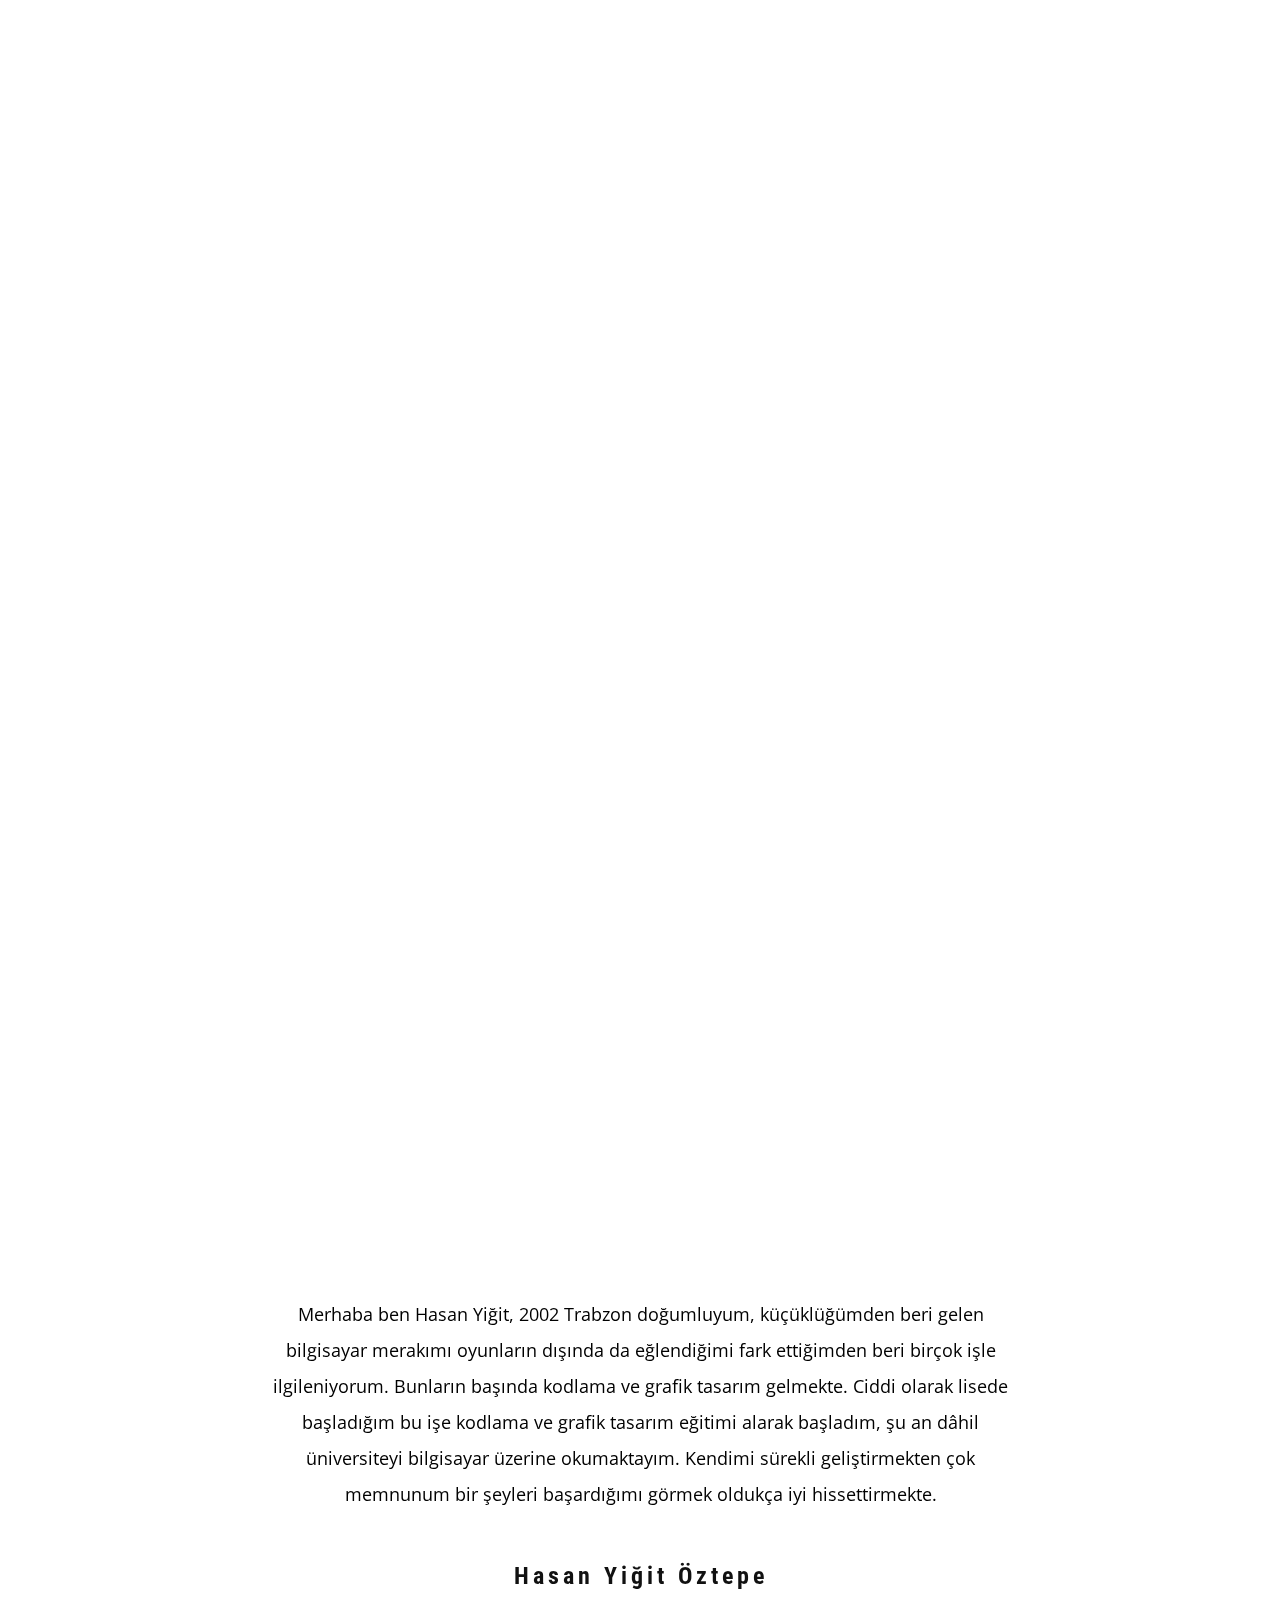
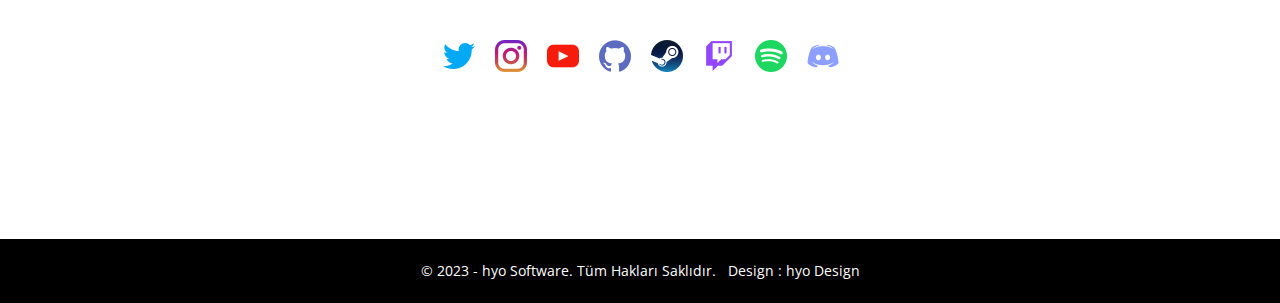
==== commit 7e92a96a: "Update index.html" ====
--- a/index.html
+++ b/index.html
@@ -44,7 +44,7 @@
             <div class="u-active u-align-center u-carousel-item u-container-style u-slide">
               <div class="u-container-layout u-valign-middle-xl u-container-layout-1">
                 <div alt="" class="u-image u-image-circle u-image-1" data-image-width="1536" data-image-height="1731"></div>
-                <p class="u-text u-text-black u-text-1"> Merhaba ben Hasan Yiğit, 2002 Trabzon doğumluyum, küçüklüğümden beri gelen bilgisayar merağımı oyunların dışındada eğlendiğimi fark ettiğimden beri bir çok işle ilgileniyorum bunların başında kodlama ve grafik tasarım gelmekte.Ciddi olarak lisede başladığım bu işe kodlama ve grafik tasarım eğitimi alarak başladım, şuan dahil üniversiteyi bilgisayar üzerine okumaktayım. Kendimi sürekli geliştirmekten çok memnunum bir şeyleri basardığını görmek oldukca iyi hisserdirmekte .</p>
+                <p class="u-text u-text-black u-text-1"> Merhaba ben Hasan Yiğit, 2002 Trabzon doğumluyum, küçüklüğümden beri gelen bilgisayar merakımı oyunların dışında da eğlendiğimi fark ettiğimden beri birçok işle ilgileniyorum. Bunların başında kodlama ve grafik tasarım gelmekte. Ciddi olarak lisede başladığım bu işe kodlama ve grafik tasarım eğitimi alarak başladım, şu an dâhil üniversiteyi bilgisayar üzerine okumaktayım. Kendimi sürekli geliştirmekten çok memnunum bir şeyleri başardığımı görmek oldukça iyi hissettirmekte. </p>
                 <h3 class="u-align-center u-custom-font u-font-roboto-condensed u-text u-text-2">Hasan Y​iğit Öztepe</h3>
                 <div class="u-social-icons u-spacing-20 u-social-icons-1">
                   <a class="u-social-url" title="Twitter" target="_blank" href=""><span class="u-file-icon u-icon u-social-icon u-social-twitter u-icon-1"><img src="images/733579.png" alt=""></span>
@@ -92,4 +92,4 @@
       </div></footer>
     
   
-</body></html>+</body></html>
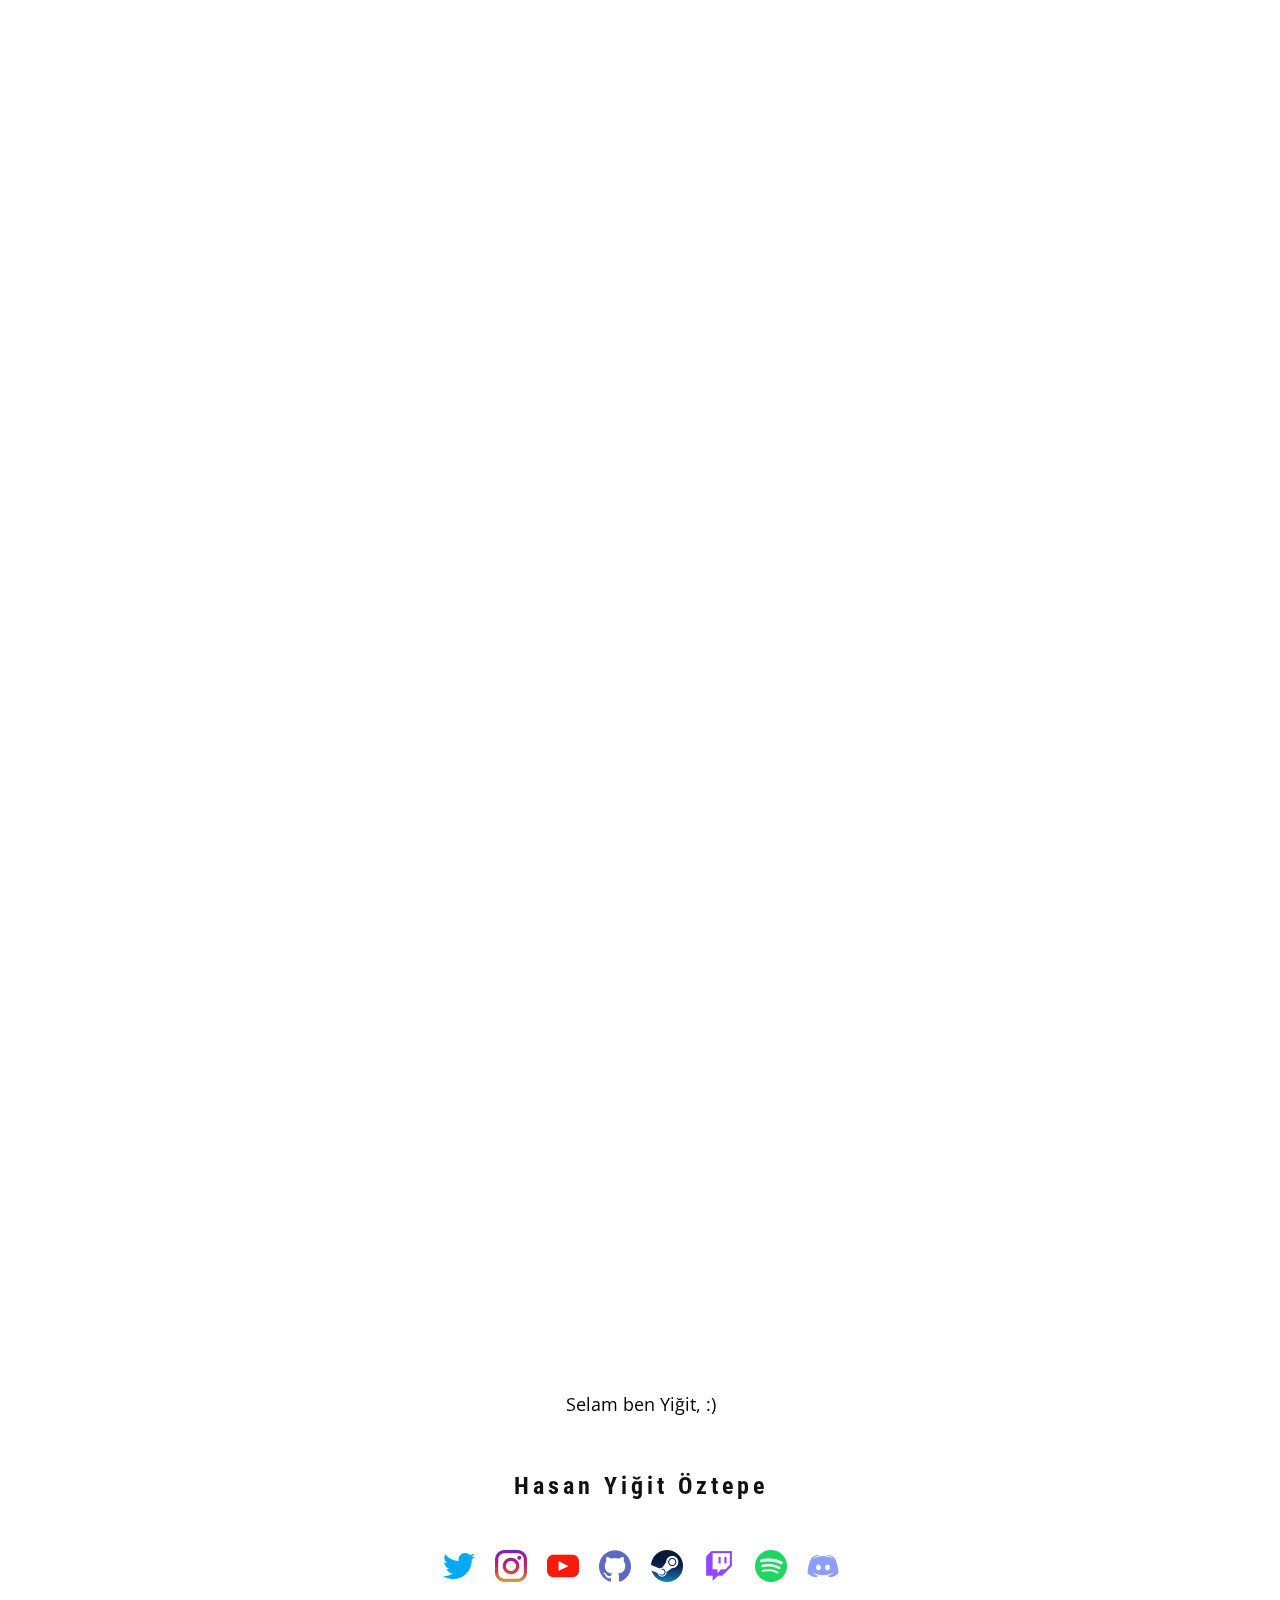
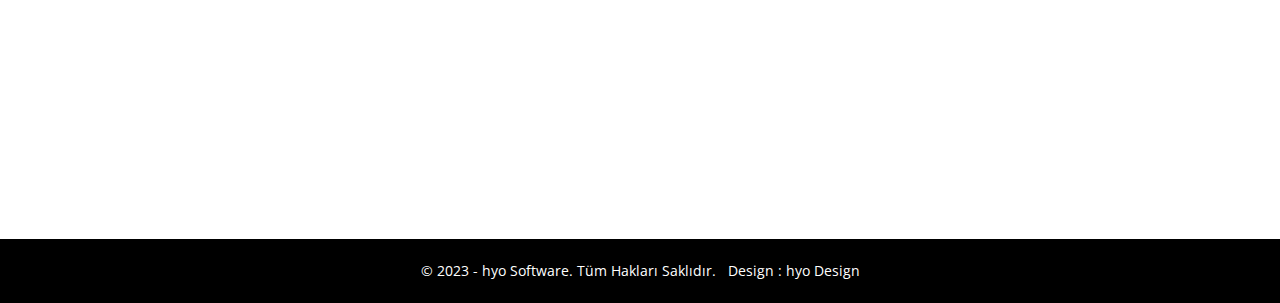
==== commit fbb9e2a6: "index.html" ====
--- a/index.html
+++ b/index.html
@@ -44,7 +44,7 @@
             <div class="u-active u-align-center u-carousel-item u-container-style u-slide">
               <div class="u-container-layout u-valign-middle-xl u-container-layout-1">
                 <div alt="" class="u-image u-image-circle u-image-1" data-image-width="1536" data-image-height="1731"></div>
-                <p class="u-text u-text-black u-text-1"> Merhaba ben Hasan Yiğit, 2002 Trabzon doğumluyum, küçüklüğümden beri gelen bilgisayar merakımı oyunların dışında da eğlendiğimi fark ettiğimden beri birçok işle ilgileniyorum. Bunların başında kodlama ve grafik tasarım gelmekte. Ciddi olarak lisede başladığım bu işe kodlama ve grafik tasarım eğitimi alarak başladım, şu an dâhil üniversiteyi bilgisayar üzerine okumaktayım. Kendimi sürekli geliştirmekten çok memnunum bir şeyleri başardığımı görmek oldukça iyi hissettirmekte. </p>
+                <p class="u-text u-text-black u-text-1"> Selam ben Yiğit, :)  </p>
                 <h3 class="u-align-center u-custom-font u-font-roboto-condensed u-text u-text-2">Hasan Y​iğit Öztepe</h3>
                 <div class="u-social-icons u-spacing-20 u-social-icons-1">
                   <a class="u-social-url" title="Twitter" target="_blank" href=""><span class="u-file-icon u-icon u-social-icon u-social-twitter u-icon-1"><img src="images/733579.png" alt=""></span>
--- a/Ana-Sayfa.css
+++ b/Ana-Sayfa.css
@@ -131,7 +131,7 @@
 .u-section-2 .u-image-1 {
   width: 180px;
   height: 180px;
-  background-image: url("https://assets.nicepagecdn.com/bd2ecc7f/4237454/images/Balksz-1.png");
+  background-image: url("https://i.hizliresim.com/74he5pn.jpeg");
   background-position: 50% 50%;
   margin: 0 auto;
 }
@@ -285,4 +285,4 @@
     margin-top: 31px;
     margin-left: 0;
   }
-}+}
